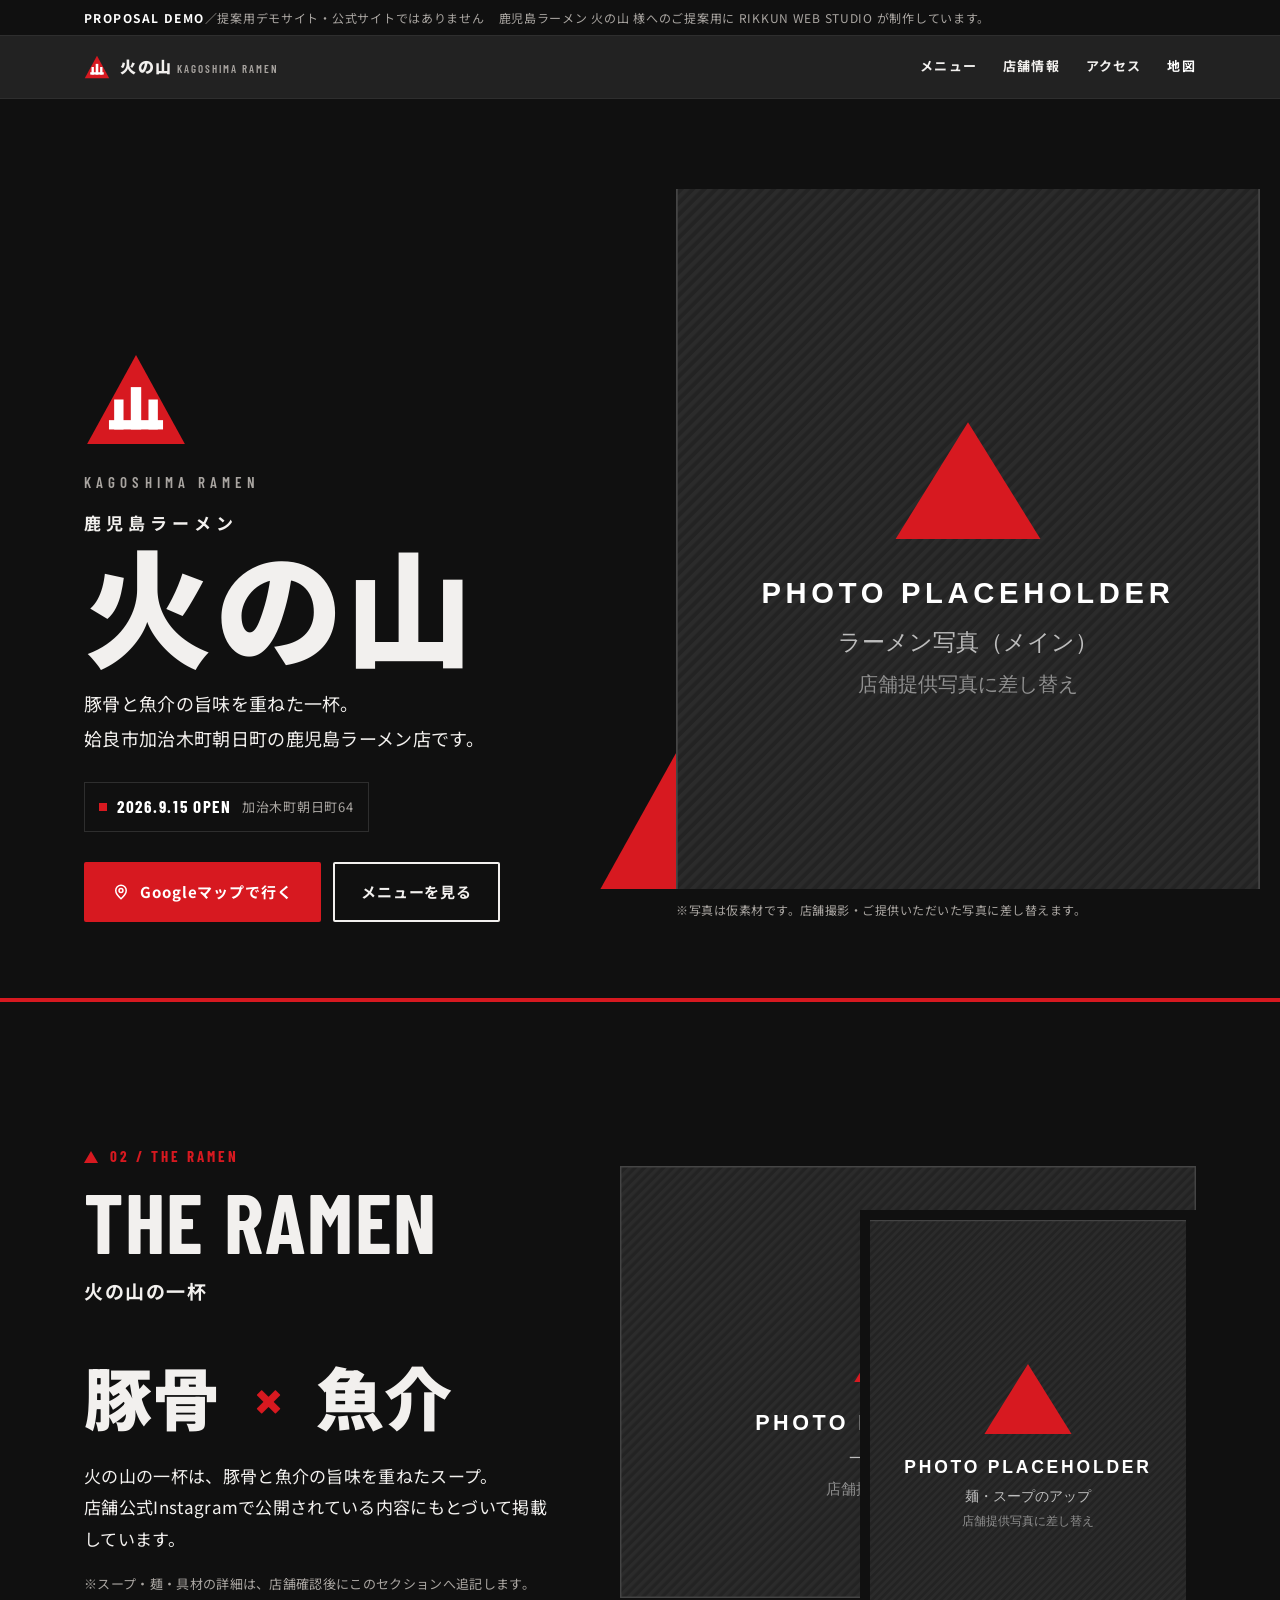
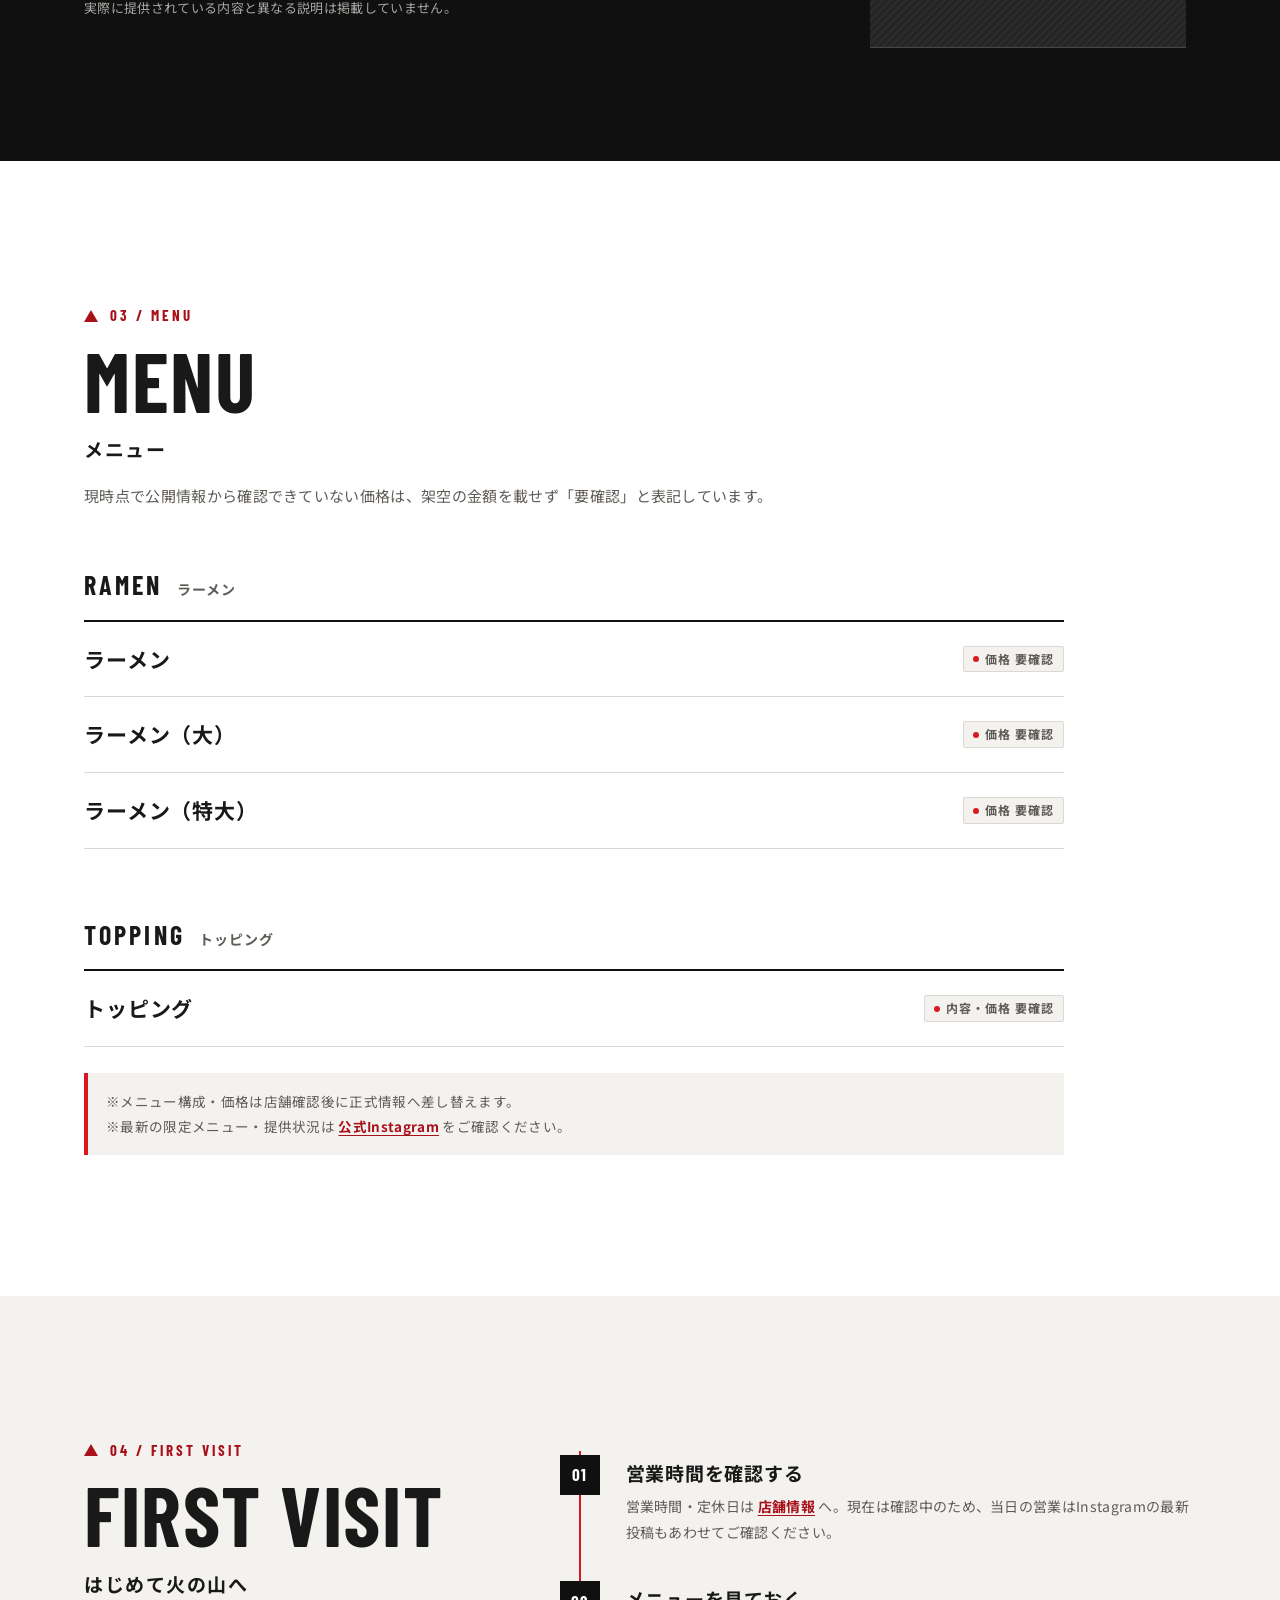
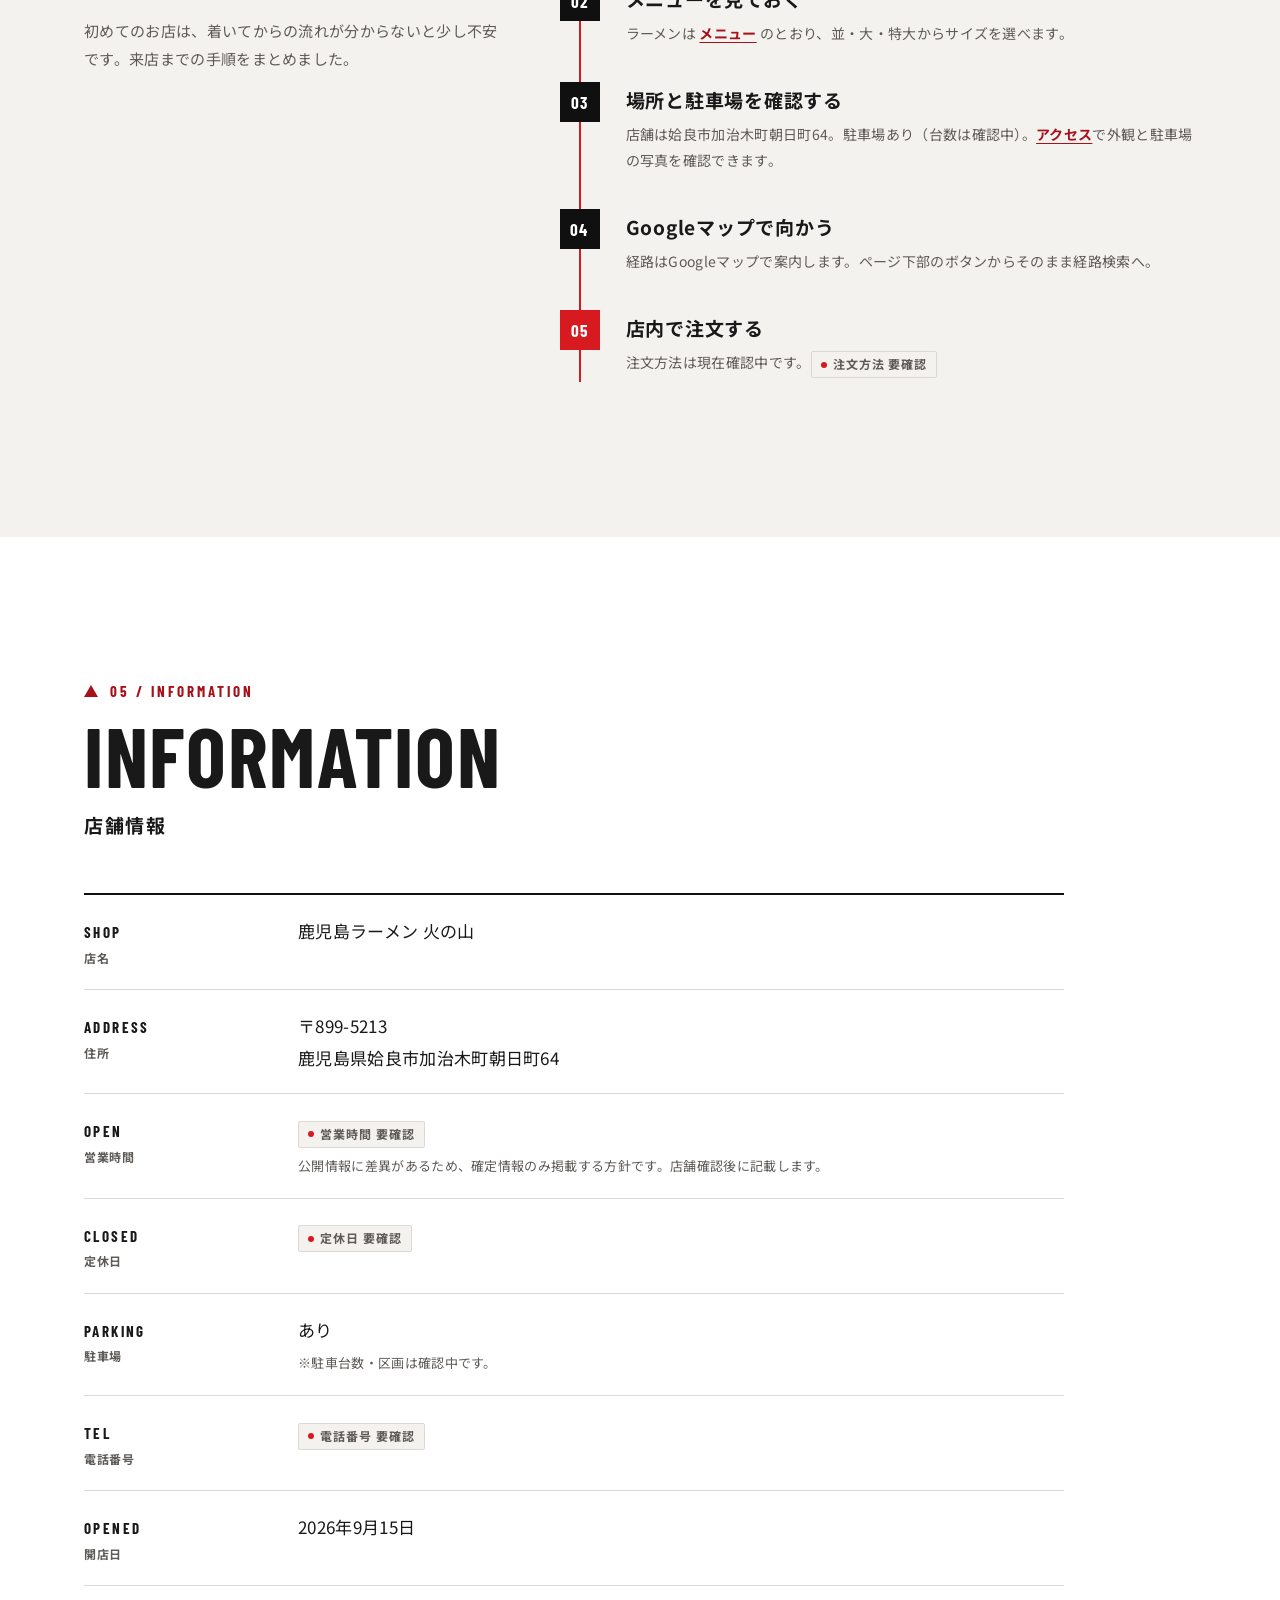
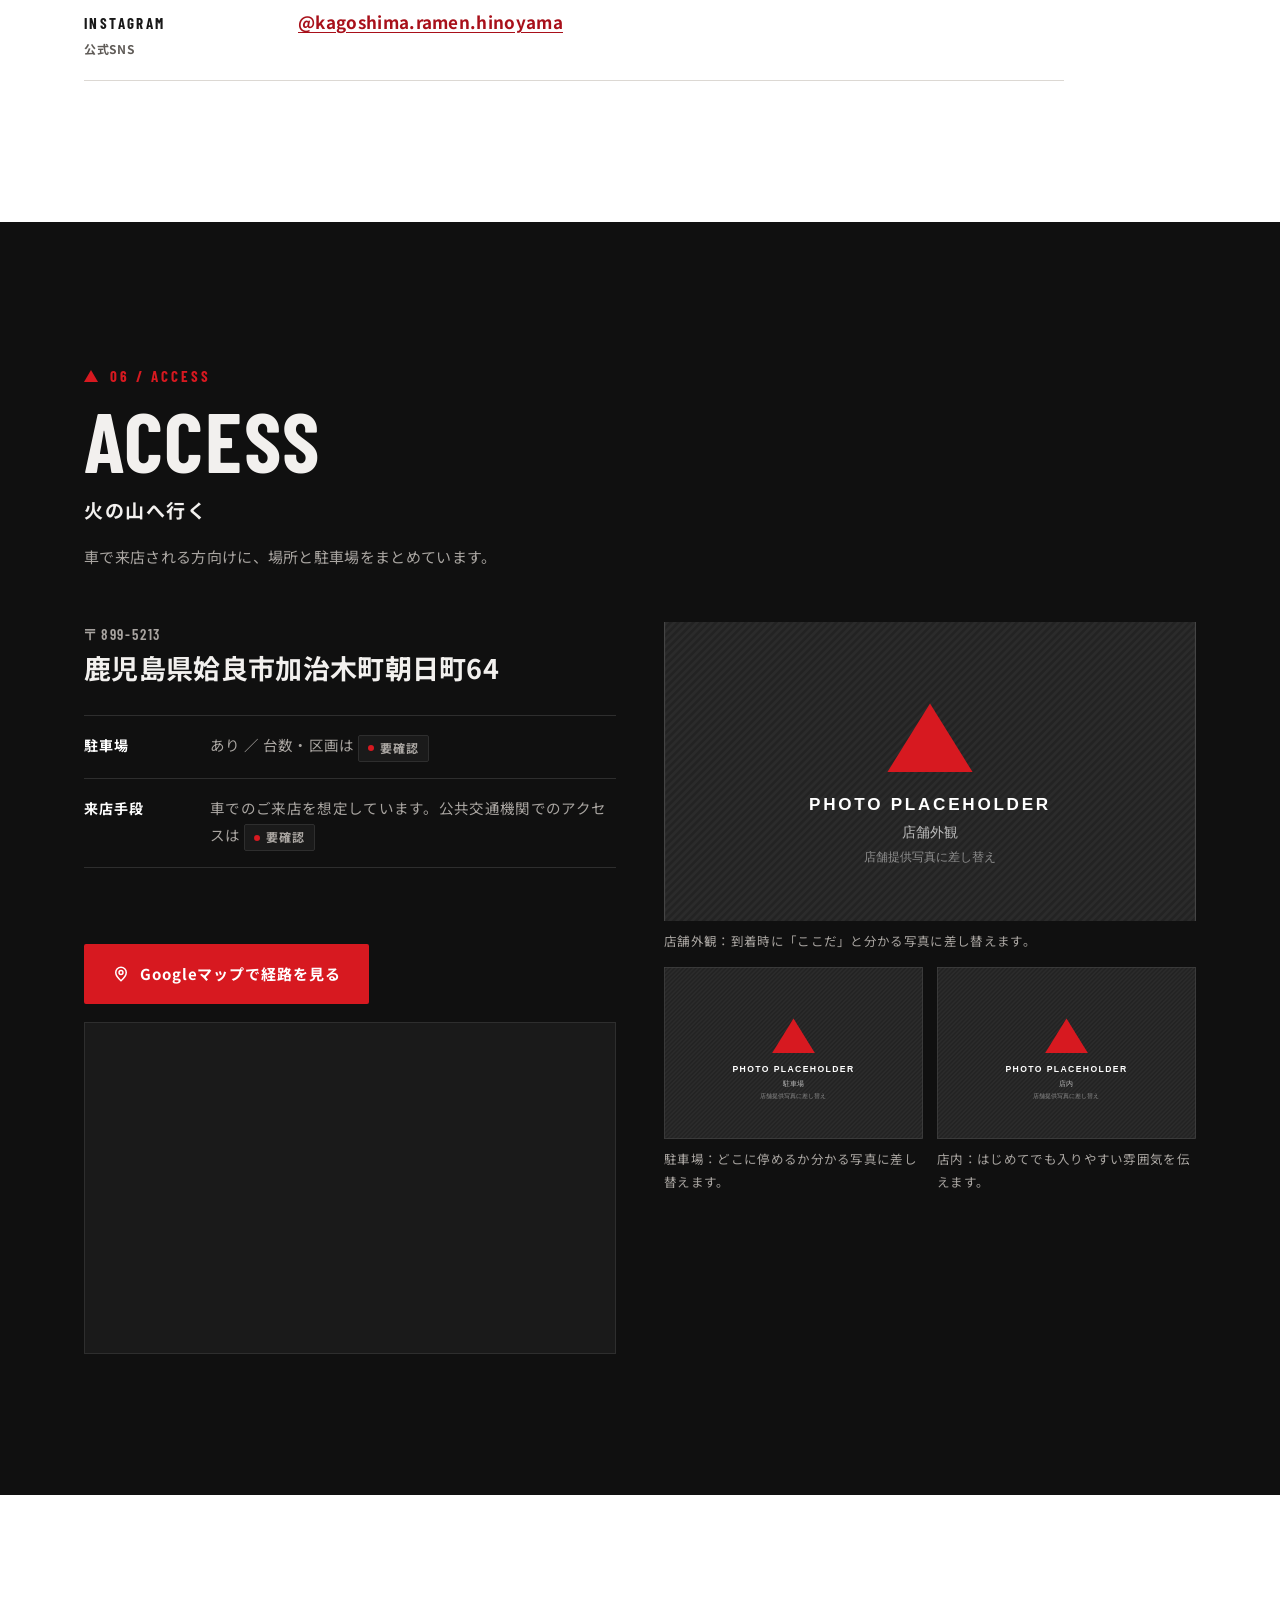
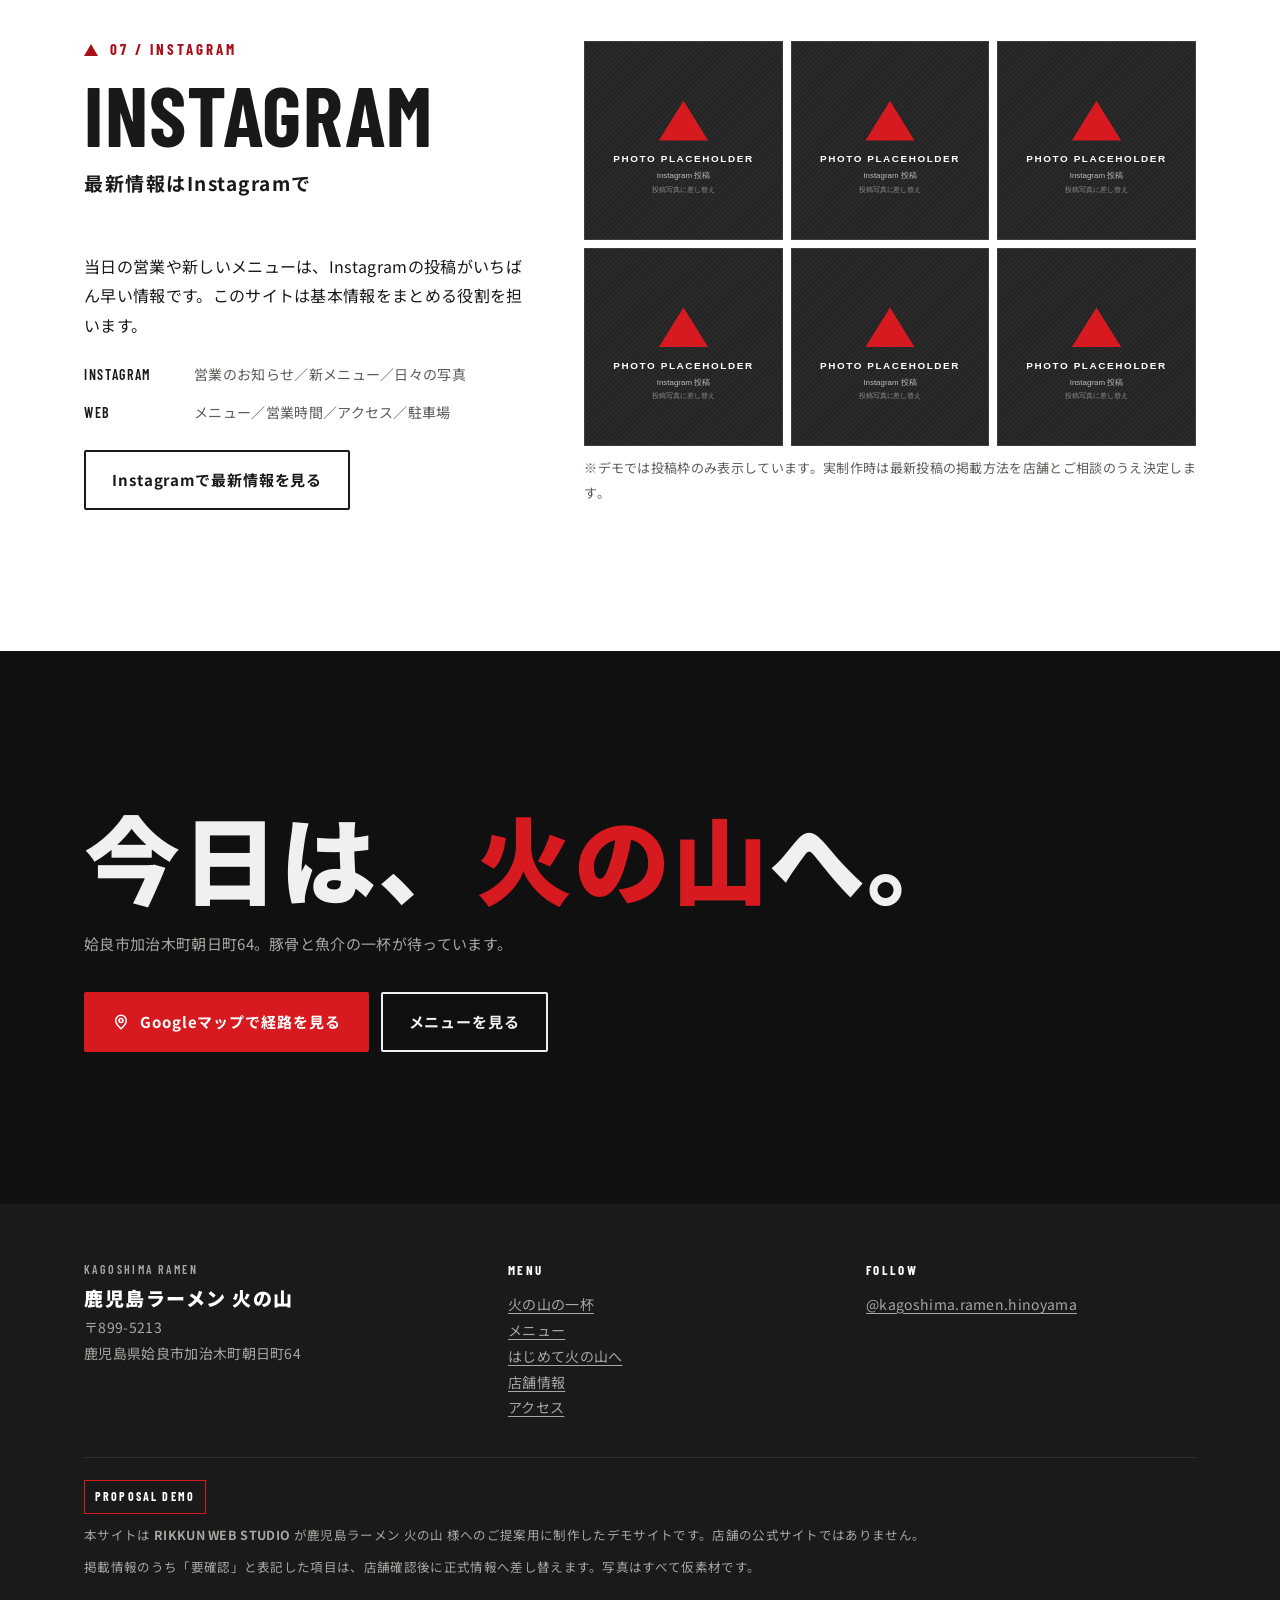
==== index.html @ 024ed1fe "feat: 火の山 提案用デモサイト（1ページ）を実装 来店までの意思決定（どんなラーメン？→いくら？→今日営業してる？→ 駐車場は？→どこ？）を1ページで完結させ、PRIMARY CTAをGoogl" ====
<!DOCTYPE html>
<html lang="ja">
<head>
<meta charset="utf-8">
<meta name="viewport" content="width=device-width, initial-scale=1">

<!-- ==========================================================================
     鹿児島ラーメン 火の山 ｜ 提案用デモサイト（PROPOSAL DEMO）
     制作：RIKKUN WEB STUDIO
     ※本サイトは営業提案用のデモであり、店舗の公式サイトではありません。
     ※「要確認」と表記した情報は店舗確認後に正式情報へ差し替えます。
        差し替え箇所の一覧は docs/CONTENT-STATUS.md を参照。
     ========================================================================== -->

<title>鹿児島ラーメン 火の山｜姶良市加治木町</title>
<meta name="description" content="姶良市加治木町の鹿児島ラーメン 火の山。豚骨と魚介の旨味を重ねた一杯を提供。営業時間・メニュー・アクセス・駐車場などの店舗情報をご案内します。">

<!-- 提案用デモのため検索インデックスを無効化。実案件化した際にこの1行を削除する。 -->
<meta name="robots" content="noindex, nofollow">

<meta property="og:type" content="website">
<meta property="og:title" content="鹿児島ラーメン 火の山｜姶良市加治木町">
<meta property="og:description" content="姶良市加治木町の鹿児島ラーメン 火の山。豚骨と魚介の旨味を重ねた一杯。営業時間・メニュー・アクセス・駐車場をご案内します。">
<meta property="og:locale" content="ja_JP">
<meta name="twitter:card" content="summary_large_image">
<meta name="theme-color" content="#101010">

<!-- JSが有効なときだけスクロール表示を使う（JS無効でも本文が読めるようにするため） -->
<script>document.documentElement.classList.add('js');</script>

<link rel="icon" href="assets/img/favicon.svg" type="image/svg+xml">
<link rel="preconnect" href="https://fonts.googleapis.com">
<link rel="preconnect" href="https://fonts.gstatic.com" crossorigin>
<link rel="stylesheet" href="https://fonts.googleapis.com/css2?family=Barlow+Condensed:wght@600;700&family=Noto+Sans+JP:wght@400;700;900&display=swap">
<link rel="stylesheet" href="assets/css/style.css">

<!-- 構造化データ：確認済みの情報のみ記載。営業時間・電話番号・価格は未確認のため意図的に含めない。 -->
<script type="application/ld+json">
{
  "@context": "https://schema.org",
  "@type": "Restaurant",
  "name": "鹿児島ラーメン 火の山",
  "servesCuisine": "鹿児島ラーメン",
  "address": {
    "@type": "PostalAddress",
    "postalCode": "899-5213",
    "addressRegion": "鹿児島県",
    "addressLocality": "姶良市",
    "streetAddress": "加治木町朝日町64",
    "addressCountry": "JP"
  },
  "sameAs": ["https://www.instagram.com/kagoshima.ramen.hinoyama/"]
}
</script>
</head>

<body>
<a class="skip-link" href="#main">本文へスキップ</a>

<!-- ===== PROPOSAL DEMO 表記 ===================================== -->
<div class="demo-bar">
  <div class="wrap">
    <span><b>PROPOSAL DEMO</b>／提案用デモサイト・公式サイトではありません</span>
    <span class="demo-bar__long">鹿児島ラーメン 火の山 様へのご提案用に RIKKUN WEB STUDIO が制作しています。</span>
  </div>
</div>

<!-- ===== HEADER ================================================= -->
<header class="site-head">
  <div class="wrap">
    <a class="brand" href="#top">
      <img src="assets/img/logo-hinoyama.svg" width="100" height="92" alt="">
      <span>
        <span class="brand__jp">火の山</span>
        <span class="brand__en en">Kagoshima Ramen</span>
      </span>
    </a>
    <nav class="nav" aria-label="サイト内メニュー">
      <a class="nav__hide" href="#menu">メニュー</a>
      <a class="nav__hide" href="#info">店舗情報</a>
      <a href="#access">アクセス</a>
      <a class="nav__map" href="https://www.google.com/maps/dir/?api=1&amp;destination=%E9%B9%BF%E5%85%90%E5%B3%B6%E3%83%A9%E3%83%BC%E3%83%A1%E3%83%B3%20%E7%81%AB%E3%81%AE%E5%B1%B1%20%E9%B9%BF%E5%85%90%E5%B3%B6%E7%9C%8C%E5%A7%B6%E8%89%AF%E5%B8%82%E5%8A%A0%E6%B2%BB%E6%9C%A8%E7%94%BA%E6%9C%9D%E6%97%A5%E7%94%BA64" target="_blank" rel="noopener">地図<span class="sr-only">（Googleマップ・新しいタブで開きます）</span></a>
    </nav>
  </div>
</header>

<main id="main">

<!-- ===== 01 HERO ================================================ -->
<section class="hero dark" id="top">
  <div class="wrap">
    <div>
      <img class="hero__logo" src="assets/img/logo-hinoyama.svg" width="100" height="92" alt="鹿児島ラーメン 火の山 ロゴ（仮デザイン）">
      <h1 class="hero__h1">
        <span class="hero__eyebrow en" aria-hidden="true">Kagoshima Ramen</span>
        <span class="hero__kicker">鹿児島ラーメン</span>
        <span class="hero__title">火の山</span>
      </h1>
      <p class="hero__lead">豚骨と魚介の旨味を重ねた一杯。<br>姶良市加治木町朝日町の鹿児島ラーメン店です。</p>
      <p class="hero__open"><i></i><b>2026.9.15 OPEN</b><span>加治木町朝日町64</span></p>
      <div class="hero__cta">
        <a class="btn btn--primary" href="https://www.google.com/maps/dir/?api=1&amp;destination=%E9%B9%BF%E5%85%90%E5%B3%B6%E3%83%A9%E3%83%BC%E3%83%A1%E3%83%B3%20%E7%81%AB%E3%81%AE%E5%B1%B1%20%E9%B9%BF%E5%85%90%E5%B3%B6%E7%9C%8C%E5%A7%B6%E8%89%AF%E5%B8%82%E5%8A%A0%E6%B2%BB%E6%9C%A8%E7%94%BA%E6%9C%9D%E6%97%A5%E7%94%BA64" target="_blank" rel="noopener">
          <svg width="18" height="18" viewBox="0 0 24 24" fill="none" stroke="currentColor" stroke-width="2" aria-hidden="true"><path d="M12 21s7-6.2 7-11a7 7 0 1 0-14 0c0 4.8 7 11 7 11z"/><circle cx="12" cy="10" r="2.6"/></svg>
          Googleマップで行く
        </a>
        <a class="btn btn--ghost" href="#menu">メニューを見る</a>
      </div>
    </div>

    <figure class="hero__media">
      <span class="hero__frame">
        <img src="assets/img/ph-ramen-hero.svg" width="1000" height="1250" alt="火の山のラーメン写真（店舗提供写真に差し替え予定のプレースホルダー）">
      </span>
      <figcaption class="hero__caption">※写真は仮素材です。店舗撮影・ご提供いただいた写真に差し替えます。</figcaption>
    </figure>
  </div>
  <div class="hero__rule" data-rule></div>
</section>

<!-- ===== 02 THE RAMEN =========================================== -->
<section class="ramen dark" id="ramen" aria-labelledby="ramen-h">
  <div class="wrap">
    <div class="ramen__grid">
      <div>
        <div class="sec-head" data-reveal>
          <p class="sec-head__mark">02 / THE RAMEN</p>
          <h2 class="sec-head__en" id="ramen-h">The Ramen</h2>
          <p class="sec-head__jp">火の山の一杯</p>
        </div>
        <p class="formula" data-reveal data-reveal-delay="1"><span>豚骨</span><span>×</span><span>魚介</span></p>
        <p class="ramen__body" data-reveal data-reveal-delay="2">
          火の山の一杯は、豚骨と魚介の旨味を重ねたスープ。<br>
          店舗公式Instagramで公開されている内容にもとづいて掲載しています。
        </p>
        <p class="ramen__note" data-reveal data-reveal-delay="2">
          ※スープ・麺・具材の詳細は、店舗確認後にこのセクションへ追記します。<br>
          実際に提供されている内容と異なる説明は掲載していません。
        </p>
      </div>
      <div class="ramen__media">
        <img src="assets/img/ph-ramen-bowl.svg" width="1200" height="900" loading="lazy" alt="一杯の全体写真（差し替え予定のプレースホルダー）" data-reveal="img">
        <img src="assets/img/ph-noodle.svg" width="900" height="1100" loading="lazy" alt="麺とスープのアップ写真（差し替え予定のプレースホルダー）" data-reveal="img" data-reveal-delay="1">
      </div>
    </div>
  </div>
</section>

<!-- ===== 03 MENU ================================================
     価格が判明したら .tbc の要素を価格テキストへ置き換えるだけで差し替え可能。
     例： <span class="tbc">価格 要確認</span> → <span class="menu__price">￥900</span>
     ============================================================= -->
<section class="menu" id="menu" aria-labelledby="menu-h">
  <div class="wrap">
    <div class="sec-head" data-reveal>
      <p class="sec-head__mark">03 / MENU</p>
      <h2 class="sec-head__en" id="menu-h">Menu</h2>
      <p class="sec-head__jp">メニュー</p>
      <p class="sec-head__lead">現時点で公開情報から確認できていない価格は、架空の金額を載せず「要確認」と表記しています。</p>
    </div>

    <div class="menu__group" data-reveal>
      <div class="menu__group-head">
        <span class="menu__group-en en">Ramen</span>
        <span class="menu__group-jp">ラーメン</span>
      </div>
      <div class="menu__item">
        <span class="menu__name">ラーメン</span>
        <span class="tbc">価格 要確認</span>
      </div>
      <div class="menu__item">
        <span class="menu__name">ラーメン（大）</span>
        <span class="tbc">価格 要確認</span>
      </div>
      <div class="menu__item">
        <span class="menu__name">ラーメン（特大）</span>
        <span class="tbc">価格 要確認</span>
      </div>
    </div>

    <div class="menu__group" data-reveal>
      <div class="menu__group-head">
        <span class="menu__group-en en">Topping</span>
        <span class="menu__group-jp">トッピング</span>
      </div>
      <div class="menu__item">
        <span class="menu__name">トッピング</span>
        <span class="tbc">内容・価格 要確認</span>
      </div>
    </div>

    <p class="menu__note" data-reveal>
      ※メニュー構成・価格は店舗確認後に正式情報へ差し替えます。<br>
      ※最新の限定メニュー・提供状況は <a class="info__ig" href="https://www.instagram.com/kagoshima.ramen.hinoyama/" target="_blank" rel="noopener">公式Instagram</a> をご確認ください。
    </p>
  </div>
</section>

<!-- ===== 04 FIRST VISIT ========================================= -->
<section class="first" id="first-visit" aria-labelledby="first-h">
  <div class="wrap">
    <div class="first__grid">
    <div class="sec-head" data-reveal>
      <p class="sec-head__mark">04 / FIRST VISIT</p>
      <h2 class="sec-head__en" id="first-h">First Visit</h2>
      <p class="sec-head__jp">はじめて火の山へ</p>
      <p class="sec-head__lead">初めてのお店は、着いてからの流れが分からないと少し不安です。来店までの手順をまとめました。</p>
    </div>

    <ol class="steps" data-steps>
      <span class="steps__fill" data-steps-fill aria-hidden="true"></span>
      <li class="step" data-reveal>
        <span class="step__no en">01</span>
        <div>
          <h3 class="step__title">営業時間を確認する</h3>
          <p class="step__text">営業時間・定休日は <a href="#info">店舗情報</a> へ。現在は確認中のため、当日の営業はInstagramの最新投稿もあわせてご確認ください。</p>
        </div>
      </li>
      <li class="step" data-reveal data-reveal-delay="1">
        <span class="step__no en">02</span>
        <div>
          <h3 class="step__title">メニューを見ておく</h3>
          <p class="step__text">ラーメンは <a href="#menu">メニュー</a> のとおり、並・大・特大からサイズを選べます。</p>
        </div>
      </li>
      <li class="step" data-reveal data-reveal-delay="2">
        <span class="step__no en">03</span>
        <div>
          <h3 class="step__title">場所と駐車場を確認する</h3>
          <p class="step__text">店舗は姶良市加治木町朝日町64。駐車場あり（台数は確認中）。<a href="#access">アクセス</a>で外観と駐車場の写真を確認できます。</p>
        </div>
      </li>
      <li class="step" data-reveal>
        <span class="step__no en">04</span>
        <div>
          <h3 class="step__title">Googleマップで向かう</h3>
          <p class="step__text">経路はGoogleマップで案内します。ページ下部のボタンからそのまま経路検索へ。</p>
        </div>
      </li>
      <li class="step" data-reveal data-reveal-delay="1">
        <span class="step__no en">05</span>
        <div>
          <h3 class="step__title">店内で注文する</h3>
          <p class="step__text">注文方法は現在確認中です。<span class="tbc">注文方法 要確認</span></p>
        </div>
      </li>
    </ol>
    </div>
  </div>
</section>

<!-- ===== 05 SHOP INFORMATION ==================================== -->
<section class="info" id="info" aria-labelledby="info-h">
  <div class="wrap">
    <div class="sec-head" data-reveal>
      <p class="sec-head__mark">05 / INFORMATION</p>
      <h2 class="sec-head__en" id="info-h">Information</h2>
      <p class="sec-head__jp">店舗情報</p>
    </div>

    <dl class="info__table" data-reveal>
      <div class="info__row">
        <dt class="info__dt en">Shop<small>店名</small></dt>
        <dd class="info__dd">鹿児島ラーメン 火の山</dd>
      </div>
      <div class="info__row">
        <dt class="info__dt en">Address<small>住所</small></dt>
        <dd class="info__dd">
          <p>〒899-5213<br>鹿児島県姶良市加治木町朝日町64</p>
        </dd>
      </div>
      <div class="info__row">
        <dt class="info__dt en">Open<small>営業時間</small></dt>
        <dd class="info__dd">
          <p><span class="tbc">営業時間 要確認</span></p>
          <p class="info__sub">公開情報に差異があるため、確定情報のみ掲載する方針です。店舗確認後に記載します。</p>
        </dd>
      </div>
      <div class="info__row">
        <dt class="info__dt en">Closed<small>定休日</small></dt>
        <dd class="info__dd"><p><span class="tbc">定休日 要確認</span></p></dd>
      </div>
      <div class="info__row">
        <dt class="info__dt en">Parking<small>駐車場</small></dt>
        <dd class="info__dd">
          <p>あり</p>
          <p class="info__sub">※駐車台数・区画は確認中です。</p>
        </dd>
      </div>
      <div class="info__row">
        <dt class="info__dt en">Tel<small>電話番号</small></dt>
        <dd class="info__dd"><p><span class="tbc">電話番号 要確認</span></p></dd>
      </div>
      <div class="info__row">
        <dt class="info__dt en">Opened<small>開店日</small></dt>
        <dd class="info__dd"><p>2026年9月15日</p></dd>
      </div>
      <div class="info__row">
        <dt class="info__dt en">Instagram<small>公式SNS</small></dt>
        <dd class="info__dd">
          <a class="info__ig" href="https://www.instagram.com/kagoshima.ramen.hinoyama/" target="_blank" rel="noopener">@kagoshima.ramen.hinoyama<span class="sr-only">（新しいタブで開きます）</span></a>
        </dd>
      </div>
    </dl>
  </div>
</section>

<!-- ===== 06 ACCESS / PARKING ==================================== -->
<section class="access dark" id="access" aria-labelledby="access-h">
  <div class="wrap">
    <div class="sec-head" data-reveal>
      <p class="sec-head__mark">06 / ACCESS</p>
      <h2 class="sec-head__en" id="access-h">Access</h2>
      <p class="sec-head__jp">火の山へ行く</p>
      <p class="sec-head__lead">車で来店される方向けに、場所と駐車場をまとめています。</p>
    </div>

    <div class="access__grid">
      <div class="access__lead">
        <address class="access__addr" data-reveal>
          <span class="access__zip en">〒899-5213</span>
          鹿児島県姶良市加治木町朝日町64
        </address>

        <dl class="access__point" data-reveal data-reveal-delay="1">
          <div>
            <dt>駐車場</dt>
            <dd>あり ／ 台数・区画は <span class="tbc">要確認</span></dd>
          </div>
          <div>
            <dt>来店手段</dt>
            <dd>車でのご来店を想定しています。公共交通機関でのアクセスは <span class="tbc">要確認</span></dd>
          </div>
        </dl>

      </div>

      <div class="access__figs">
        <figure>
          <img src="assets/img/ph-exterior.svg" width="1400" height="900" loading="lazy" alt="店舗外観の写真（差し替え予定のプレースホルダー）" data-reveal="img">
          <figcaption>店舗外観：到着時に「ここだ」と分かる写真に差し替えます。</figcaption>
        </figure>
        <figure>
          <img src="assets/img/ph-parking.svg" width="1200" height="800" loading="lazy" alt="駐車場の写真（差し替え予定のプレースホルダー）" data-reveal="img" data-reveal-delay="1">
          <figcaption>駐車場：どこに停めるか分かる写真に差し替えます。</figcaption>
        </figure>
        <figure>
          <img src="assets/img/ph-interior.svg" width="1200" height="800" loading="lazy" alt="店内の写真（差し替え予定のプレースホルダー）" data-reveal="img" data-reveal-delay="2">
          <figcaption>店内：はじめてでも入りやすい雰囲気を伝えます。</figcaption>
        </figure>
      </div>

      <div class="access__go">
        <div class="access__cta" data-reveal data-reveal-delay="2">
          <a class="btn btn--primary" href="https://www.google.com/maps/dir/?api=1&amp;destination=%E9%B9%BF%E5%85%90%E5%B3%B6%E3%83%A9%E3%83%BC%E3%83%A1%E3%83%B3%20%E7%81%AB%E3%81%AE%E5%B1%B1%20%E9%B9%BF%E5%85%90%E5%B3%B6%E7%9C%8C%E5%A7%B6%E8%89%AF%E5%B8%82%E5%8A%A0%E6%B2%BB%E6%9C%A8%E7%94%BA%E6%9C%9D%E6%97%A5%E7%94%BA64" target="_blank" rel="noopener">
            <svg width="18" height="18" viewBox="0 0 24 24" fill="none" stroke="currentColor" stroke-width="2" aria-hidden="true"><path d="M12 21s7-6.2 7-11a7 7 0 1 0-14 0c0 4.8 7 11 7 11z"/><circle cx="12" cy="10" r="2.6"/></svg>
            Googleマップで経路を見る
          </a>
        </div>

        <div class="map" data-reveal data-reveal-delay="2">
          <iframe
            title="鹿児島ラーメン 火の山 周辺地図（Googleマップ）"
            src="https://www.google.com/maps?q=%E9%B9%BF%E5%85%90%E5%B3%B6%E3%83%A9%E3%83%BC%E3%83%A1%E3%83%B3%20%E7%81%AB%E3%81%AE%E5%B1%B1%20%E9%B9%BF%E5%85%90%E5%B3%B6%E7%9C%8C%E5%A7%B6%E8%89%AF%E5%B8%82%E5%8A%A0%E6%B2%BB%E6%9C%A8%E7%94%BA%E6%9C%9D%E6%97%A5%E7%94%BA64&amp;hl=ja&amp;z=17&amp;output=embed"
            loading="lazy" referrerpolicy="no-referrer-when-downgrade"></iframe>
        </div>
      </div>
    </div>
  </div>
</section>

<!-- ===== 07 INSTAGRAM =========================================== -->
<section class="ig" id="instagram" aria-labelledby="ig-h">
  <div class="wrap">
    <div class="ig__split">
      <div>
        <div class="sec-head" data-reveal>
          <p class="sec-head__mark">07 / INSTAGRAM</p>
          <h2 class="sec-head__en" id="ig-h">Instagram</h2>
          <p class="sec-head__jp">最新情報はInstagramで</p>
        </div>
        <p data-reveal data-reveal-delay="1">当日の営業や新しいメニューは、Instagramの投稿がいちばん早い情報です。このサイトは基本情報をまとめる役割を担います。</p>

        <div class="ig__roles" data-reveal data-reveal-delay="2">
          <div class="ig__role"><b class="en">Instagram</b><span>営業のお知らせ／新メニュー／日々の写真</span></div>
          <div class="ig__role"><b class="en">Web</b><span>メニュー／営業時間／アクセス／駐車場</span></div>
        </div>

        <div class="ig__cta" data-reveal data-reveal-delay="2">
          <a class="btn btn--ghost" href="https://www.instagram.com/kagoshima.ramen.hinoyama/" target="_blank" rel="noopener">Instagramで最新情報を見る<span class="sr-only">（新しいタブで開きます）</span></a>
        </div>
      </div>

      <div>
        <div class="ig__grid" data-reveal>
          <img src="assets/img/ph-square.svg" width="800" height="800" loading="lazy" alt="Instagram投稿の写真枠（差し替え予定のプレースホルダー）">
          <img src="assets/img/ph-square.svg" width="800" height="800" loading="lazy" alt="">
          <img src="assets/img/ph-square.svg" width="800" height="800" loading="lazy" alt="">
          <img src="assets/img/ph-square.svg" width="800" height="800" loading="lazy" alt="">
          <img src="assets/img/ph-square.svg" width="800" height="800" loading="lazy" alt="">
          <img src="assets/img/ph-square.svg" width="800" height="800" loading="lazy" alt="">
        </div>
        <p class="info__sub" style="margin-top:10px">※デモでは投稿枠のみ表示しています。実制作時は最新投稿の掲載方法を店舗とご相談のうえ決定します。</p>
      </div>
    </div>
  </div>
</section>

<!-- ===== 08 FINAL CTA =========================================== -->
<section class="final dark" aria-labelledby="final-h">
  <div class="wrap">
    <h2 class="final__copy" id="final-h" data-reveal>今日は、<em>火の山</em>へ。</h2>
    <p class="final__sub" data-reveal data-reveal-delay="1">姶良市加治木町朝日町64。豚骨と魚介の一杯が待っています。</p>
    <div class="final__cta" data-reveal data-reveal-delay="2">
      <a class="btn btn--primary" href="https://www.google.com/maps/dir/?api=1&amp;destination=%E9%B9%BF%E5%85%90%E5%B3%B6%E3%83%A9%E3%83%BC%E3%83%A1%E3%83%B3%20%E7%81%AB%E3%81%AE%E5%B1%B1%20%E9%B9%BF%E5%85%90%E5%B3%B6%E7%9C%8C%E5%A7%B6%E8%89%AF%E5%B8%82%E5%8A%A0%E6%B2%BB%E6%9C%A8%E7%94%BA%E6%9C%9D%E6%97%A5%E7%94%BA64" target="_blank" rel="noopener">
        <svg width="18" height="18" viewBox="0 0 24 24" fill="none" stroke="currentColor" stroke-width="2" aria-hidden="true"><path d="M12 21s7-6.2 7-11a7 7 0 1 0-14 0c0 4.8 7 11 7 11z"/><circle cx="12" cy="10" r="2.6"/></svg>
        Googleマップで経路を見る
      </a>
      <a class="btn btn--ghost" href="#menu">メニューを見る</a>
    </div>
  </div>
</section>

</main>

<!-- ===== FOOTER ================================================= -->
<footer class="foot">
  <div class="wrap">
    <div class="foot__top">
      <div>
        <p class="foot__en en">Kagoshima Ramen</p>
        <p class="foot__name">鹿児島ラーメン 火の山</p>
        <p>〒899-5213<br>鹿児島県姶良市加治木町朝日町64</p>
      </div>
      <div>
        <h3 class="en">Menu</h3>
        <ul>
          <li><a href="#ramen">火の山の一杯</a></li>
          <li><a href="#menu">メニュー</a></li>
          <li><a href="#first-visit">はじめて火の山へ</a></li>
          <li><a href="#info">店舗情報</a></li>
          <li><a href="#access">アクセス</a></li>
        </ul>
      </div>
      <div>
        <h3 class="en">Follow</h3>
        <ul>
          <li><a href="https://www.instagram.com/kagoshima.ramen.hinoyama/" target="_blank" rel="noopener">@kagoshima.ramen.hinoyama</a></li>
        </ul>
      </div>
    </div>

    <div class="foot__demo">
      <p><span class="foot__badge en">Proposal Demo</span></p>
      <p>本サイトは <strong>RIKKUN WEB STUDIO</strong> が鹿児島ラーメン 火の山 様へのご提案用に制作したデモサイトです。店舗の公式サイトではありません。</p>
      <p>掲載情報のうち「要確認」と表記した項目は、店舗確認後に正式情報へ差し替えます。写真はすべて仮素材です。</p>
    </div>
  </div>
</footer>

<!-- ===== STICKY CTA (mobile) ==================================== -->
<div class="sticky-cta" data-sticky hidden>
  <a class="btn btn--primary" href="https://www.google.com/maps/dir/?api=1&amp;destination=%E9%B9%BF%E5%85%90%E5%B3%B6%E3%83%A9%E3%83%BC%E3%83%A1%E3%83%B3%20%E7%81%AB%E3%81%AE%E5%B1%B1%20%E9%B9%BF%E5%85%90%E5%B3%B6%E7%9C%8C%E5%A7%B6%E8%89%AF%E5%B8%82%E5%8A%A0%E6%B2%BB%E6%9C%A8%E7%94%BA%E6%9C%9D%E6%97%A5%E7%94%BA64" target="_blank" rel="noopener">Googleマップで行く</a>
</div>

<script src="assets/js/main.js" defer></script>
</body>
</html>
---- assets/css/style.css ----
@charset "utf-8";
/* ==========================================================================
   鹿児島ラーメン 火の山 ｜ PROPOSAL DEMO
   RIKKUN WEB STUDIO
   --------------------------------------------------------------------------
   Design basis : Instagram (@kagoshima.ramen.hinoyama) の白・黒・赤／山のロゴ
   Rule         : 赤は CTA・罫・重要情報・ロゴにだけ使う。炎の装飾は使わない。
   ========================================================================== */

/* --------------------------------------------------------------------------
   00. TOKENS
   -------------------------------------------------------------------------- */
:root {
  --ink:        #101010;
  --ink-2:      #1a1a1a;
  --ink-3:      #262626;
  --paper:      #ffffff;
  --paper-2:    #f4f2ef;
  --line:       #dcd8d3;
  --line-dark:  #2e2e2e;

  --text:       #191919;
  --text-mute:  #5f5b57;
  --text-on-dark:      #f2f0ee;
  --text-mute-on-dark: #a9a5a1;

  --red:        #d71920;  /* ブランドレッド：面・罫・暗背景の見出し */
  --red-ink:    #a8101a;  /* 白背景に文字として置くときの赤（コントラスト確保） */
  --red-dim:    rgba(215, 25, 32, .14);

  --font-jp: "Noto Sans JP", "Hiragino Kaku Gothic ProN", "Yu Gothic", Meiryo, sans-serif;
  --font-en: "Barlow Condensed", "Arial Narrow", Helvetica, Arial, sans-serif;

  --pad-x: clamp(20px, 5vw, 72px);
  --sec-y: clamp(72px, 11vw, 148px);
  --maxw: 1240px;

  --ease: cubic-bezier(.22, .61, .36, 1);
  --sticky-h: 0px;
}

/* --------------------------------------------------------------------------
   01. BASE
   -------------------------------------------------------------------------- */
*, *::before, *::after { box-sizing: border-box; }

html { -webkit-text-size-adjust: 100%; scroll-behavior: smooth; }
@media (prefers-reduced-motion: reduce) { html { scroll-behavior: auto; } }

body {
  margin: 0;
  background: var(--paper);
  color: var(--text);
  font-family: var(--font-jp);
  font-size: 16px;
  font-weight: 400;
  line-height: 1.85;
  letter-spacing: .02em;
  overflow-x: hidden;
  padding-bottom: var(--sticky-h);
}

h1, h2, h3, h4, p, figure, dl, dd, ul, ol { margin: 0; }
ul, ol { padding: 0; list-style: none; }
img, svg { display: block; max-width: 100%; height: auto; }
a { color: inherit; }
button { font: inherit; }

:focus-visible {
  outline: 3px solid var(--red);
  outline-offset: 3px;
}
.dark :focus-visible { outline-color: #ff6a6a; }

.skip-link {
  position: fixed; top: 8px; left: 8px; z-index: 200;
  transform: translateY(-160%);
  background: var(--ink); color: #fff;
  padding: 12px 18px; font-weight: 700; text-decoration: none;
}
.skip-link:focus { transform: translateY(0); }

.wrap { width: 100%; max-width: var(--maxw); margin-inline: auto; padding-inline: var(--pad-x); }
.sr-only {
  position: absolute; width: 1px; height: 1px; padding: 0; margin: -1px;
  overflow: hidden; clip: rect(0 0 0 0); white-space: nowrap; border: 0;
}

/* --------------------------------------------------------------------------
   02. TYPE PRIMITIVES
   -------------------------------------------------------------------------- */
.en {
  font-family: var(--font-en);
  font-weight: 600;
  letter-spacing: .14em;
  text-transform: uppercase;
  font-feature-settings: "liga" 0;
}

/* セクション見出し：赤い三角（ロゴの山）＋番号＋英字＋日本語 */
.sec-head { margin-bottom: clamp(28px, 4vw, 52px); }
.sec-head__mark {
  display: flex; align-items: center; gap: 12px;
  font-family: var(--font-en); font-size: 15px; font-weight: 700;
  letter-spacing: .2em; color: var(--red-ink);
}
.dark .sec-head__mark { color: var(--red); }
.sec-head__mark::before {
  content: ""; width: 0; height: 0;
  border-left: 7px solid transparent; border-right: 7px solid transparent;
  border-bottom: 12px solid currentColor;
}
.sec-head__en {
  font-family: var(--font-en); font-weight: 700;
  font-size: clamp(38px, 8vw, 84px); line-height: .95;
  letter-spacing: .02em; text-transform: uppercase;
  margin-top: 10px;
}
.sec-head__jp {
  font-size: clamp(15px, 2.4vw, 19px); font-weight: 700;
  letter-spacing: .08em; margin-top: 12px;
}
.sec-head__lead {
  margin-top: 16px; max-width: 46em; color: var(--text-mute);
  font-size: 15px;
}
.dark .sec-head__lead { color: var(--text-mute-on-dark); }

.dark { background: var(--ink); color: var(--text-on-dark); }

/* 未確認情報のチップ（捏造しないための表示ルール） */
.tbc {
  display: inline-flex; align-items: center; gap: 6px;
  font-size: 12px; font-weight: 700; letter-spacing: .08em; line-height: 1.4;
  padding: 4px 9px; border: 1px solid var(--line); border-radius: 2px;
  color: var(--text-mute); background: var(--paper-2);
  white-space: nowrap;
}
.tbc::before { content: ""; width: 6px; height: 6px; background: var(--red); border-radius: 50%; }
.dark .tbc { border-color: var(--line-dark); background: var(--ink-2); color: var(--text-mute-on-dark); }

/* --------------------------------------------------------------------------
   03. BUTTONS
   -------------------------------------------------------------------------- */
.btn {
  display: inline-flex; align-items: center; justify-content: center; gap: 10px;
  min-height: 56px; padding: 14px 26px;
  font-weight: 700; font-size: 15px; letter-spacing: .06em;
  text-decoration: none; border: 2px solid transparent; border-radius: 2px;
  transition: background-color .25s var(--ease), color .25s var(--ease),
              border-color .25s var(--ease), transform .25s var(--ease);
}
.btn svg { flex: none; }
.btn--primary { background: var(--red); color: #fff; border-color: var(--red); }
.btn--primary:hover { background: #b51119; border-color: #b51119; }
.btn--ghost { border-color: currentColor; color: var(--text); }
.btn--ghost:hover { background: var(--text); color: var(--paper); }
.dark .btn--ghost { color: var(--text-on-dark); }
.dark .btn--ghost:hover { background: var(--text-on-dark); color: var(--ink); }
.btn:active { transform: translateY(1px); }

/* --------------------------------------------------------------------------
   04. PROPOSAL BANNER / HEADER
   -------------------------------------------------------------------------- */
.demo-bar {
  background: var(--ink); color: var(--text-mute-on-dark);
  font-size: 12px; letter-spacing: .06em; line-height: 1.6;
  padding: 8px 0; border-bottom: 1px solid var(--line-dark);
}
.demo-bar b { color: #fff; font-weight: 700; letter-spacing: .12em; }
@media (max-width: 640px) { .demo-bar__long { display: none; } }
.demo-bar .wrap { display: flex; flex-wrap: wrap; gap: 4px 14px; align-items: baseline; }

.site-head {
  position: sticky; top: 0; z-index: 90;
  background: rgba(16, 16, 16, .92);
  backdrop-filter: saturate(140%) blur(8px);
  border-bottom: 1px solid var(--line-dark);
  color: var(--text-on-dark);
}
.site-head .wrap {
  display: flex; align-items: center; justify-content: space-between; gap: 16px;
  min-height: 62px;
}
.brand { display: flex; align-items: center; gap: 10px; text-decoration: none; }
.brand img { width: 26px; height: auto; }
.brand__jp { font-weight: 900; font-size: 16px; letter-spacing: .1em; }
.brand__en { font-size: 11px; letter-spacing: .18em; color: var(--text-mute-on-dark); }
.nav { display: flex; align-items: center; gap: clamp(14px, 2vw, 30px); }
.nav a {
  text-decoration: none; font-size: 13px; font-weight: 700; letter-spacing: .1em;
  padding: 6px 0; border-bottom: 2px solid transparent;
}
.nav a:hover { border-bottom-color: var(--red); }
.nav a { white-space: nowrap; }
.nav__map { color: #fff; }
@media (max-width: 720px) {
  .nav__hide { display: none; }
  .brand__en { display: none; }
  .brand__jp { font-size: 17px; }
}

/* --------------------------------------------------------------------------
   05. HERO
   -------------------------------------------------------------------------- */
.hero { position: relative; background: var(--ink); color: var(--text-on-dark); overflow: hidden; }
.hero .wrap {
  display: grid; gap: clamp(28px, 4vw, 56px);
  padding-block: clamp(44px, 7vw, 92px) clamp(0px, 2vw, 28px);
  align-items: end;
}
@media (min-width: 900px) {
  .hero .wrap { grid-template-columns: minmax(0, 1.02fr) minmax(0, .98fr); padding-bottom: clamp(56px, 6vw, 96px); }
}

.hero__logo { width: clamp(64px, 9vw, 104px); height: auto; }
.hero__h1 { margin: 22px 0 0; font-weight: 400; }
.hero__h1 > span { display: block; }
.hero__eyebrow {
  font-size: clamp(12px, 1.4vw, 15px);
  font-weight: 600; letter-spacing: .34em; color: var(--text-mute-on-dark);
}
.hero__kicker {
  margin-top: 10px; font-size: clamp(14px, 1.8vw, 17px); font-weight: 700;
  letter-spacing: .3em;
}
.hero__title {
  margin-top: 6px;
  font-size: clamp(56px, 14vw, 128px); font-weight: 900; line-height: .92;
  letter-spacing: .02em;
}
.hero__lead {
  margin-top: 24px; max-width: 24em;
  font-size: clamp(15px, 1.9vw, 18px); line-height: 1.95;
}
.hero__open {
  display: inline-flex; align-items: center; gap: 10px; margin-top: 26px;
  border: 1px solid var(--line-dark); padding: 8px 14px;
  font-size: 13px; letter-spacing: .06em; color: var(--text-mute-on-dark);
}
.hero__open b { font-family: var(--font-en); font-size: 17px; letter-spacing: .1em; color: #fff; font-weight: 700; }
.hero__open i { display: block; width: 8px; height: 8px; background: var(--red); font-style: normal; }
.hero__cta { display: flex; flex-wrap: wrap; gap: 12px; margin-top: 30px; }

.hero__media { position: relative; margin: 0; }
.hero__frame { position: relative; display: block; }
/* ロゴの山＝赤い三角。写真の背面から一部だけ覗かせる（装飾は最小限に） */
.hero__frame::before {
  content: ""; position: absolute; z-index: 0;
  left: -13%; bottom: 0; width: 46%; aspect-ratio: 1 / .9;
  background: var(--red);
  clip-path: polygon(50% 0, 100% 100%, 0 100%);
}
.hero__media img {
  position: relative; z-index: 1; width: 100%; aspect-ratio: 4 / 5; object-fit: cover;
}
.hero__caption {
  position: relative; z-index: 1; margin-top: 10px;
  font-size: 12px; color: var(--text-mute-on-dark); letter-spacing: .04em;
}
@media (min-width: 900px) {
  .hero__media { margin-right: calc(var(--pad-x) * -1); }
  .hero__media img { aspect-ratio: 5 / 6; }
}

/* 赤い罫（ブランドアクセント）＝スクロール誘導 */
.hero__rule { height: 4px; background: var(--red); transform-origin: left center; }

/* --------------------------------------------------------------------------
   06. THE RAMEN
   -------------------------------------------------------------------------- */
.ramen { padding-block: var(--sec-y); background: var(--ink); }
.ramen__grid { display: grid; gap: clamp(28px, 5vw, 64px); align-items: center; }
@media (min-width: 900px) { .ramen__grid { grid-template-columns: minmax(0, .9fr) minmax(0, 1.1fr); } }

.formula {
  display: flex; align-items: center; gap: clamp(14px, 3vw, 34px);
  font-weight: 900; font-size: clamp(34px, 7vw, 68px); line-height: 1.1;
}
.formula span:nth-child(2) { color: var(--red); font-family: var(--font-en); font-weight: 700; }
.ramen__body { margin-top: 26px; max-width: 34em; font-size: clamp(15px, 1.8vw, 17px); color: var(--text-on-dark); }
.ramen__note { margin-top: 18px; font-size: 13px; color: var(--text-mute-on-dark); }
/* 一杯の存在感：全体写真を大きく、アップの写真を重ねて奥行きを出す */
.ramen__media { display: grid; grid-template-columns: repeat(12, 1fr); }
.ramen__media img { width: 100%; object-fit: cover; }
.ramen__media img:first-child { grid-column: 1 / -1; grid-row: 1; aspect-ratio: 4 / 3; }
.ramen__media img:last-child {
  grid-column: 6 / -1; grid-row: 1; align-self: end;
  aspect-ratio: 3 / 4; margin-bottom: -18%;
  border: 10px solid var(--ink);
}
@media (max-width: 599px) {
  .ramen__media img:last-child { grid-column: 4 / -1; margin-bottom: -14%; border-width: 8px; }
}

/* --------------------------------------------------------------------------
   07. MENU
   -------------------------------------------------------------------------- */
.menu { padding-block: var(--sec-y); background: var(--paper); }
.menu__group { max-width: 980px; }
.menu__group + .menu__group { margin-top: clamp(38px, 5vw, 62px); }
.menu__group-head {
  display: flex; align-items: baseline; gap: 14px;
  border-bottom: 2px solid var(--ink); padding-bottom: 10px;
}
.menu__group-en { font-family: var(--font-en); font-size: 26px; font-weight: 700; letter-spacing: .12em; }
.menu__group-jp { font-size: 14px; font-weight: 700; color: var(--text-mute); letter-spacing: .08em; }

.menu__item {
  display: grid; grid-template-columns: 1fr auto; gap: 8px 18px; align-items: center;
  padding: 18px 0; border-bottom: 1px solid var(--line);
}
.menu__name { font-size: clamp(17px, 2.4vw, 21px); font-weight: 700; letter-spacing: .04em; }
.menu__desc { grid-column: 1 / -1; font-size: 13px; color: var(--text-mute); margin-top: -4px; }
.menu__note {
  margin-top: 26px; max-width: 980px; padding: 16px 18px; background: var(--paper-2);
  border-left: 4px solid var(--red); font-size: 13.5px; color: var(--text-mute);
}

/* --------------------------------------------------------------------------
   08. FIRST VISIT
   -------------------------------------------------------------------------- */
.first { padding-block: var(--sec-y); background: var(--paper-2); }
.steps { position: relative; counter-reset: step; }
.steps::before {
  content: ""; position: absolute; left: 19px; top: 14px; bottom: 14px; width: 2px;
  background: var(--line);
}
.steps__fill {
  position: absolute; left: 19px; top: 14px; width: 2px; background: var(--red);
  height: 0; transition: height 1.1s var(--ease);
}
.step { position: relative; display: grid; grid-template-columns: 40px 1fr; gap: 18px; padding: 14px 0; }
.step__no {
  position: relative; z-index: 1;
  width: 40px; height: 40px; display: grid; place-items: center;
  background: var(--ink); color: #fff; font-family: var(--font-en);
  font-size: 17px; font-weight: 700; letter-spacing: .06em;
}
.step:last-child .step__no { background: var(--red); }
.step__title { font-size: clamp(16px, 2.2vw, 19px); font-weight: 700; letter-spacing: .04em; }
.step__text { font-size: 14px; color: var(--text-mute); margin-top: 4px; }
.step__text a { color: var(--red-ink); font-weight: 700; text-underline-offset: 3px; }
.first__grid { display: grid; gap: clamp(28px, 4vw, 64px); }
@media (min-width: 900px) {
  .first__grid { grid-template-columns: minmax(0, .8fr) minmax(0, 1.2fr); align-items: start; }
  .first__grid .sec-head { margin-bottom: 0; position: sticky; top: 92px; }
  .step { grid-template-columns: 44px 1fr; gap: 22px; padding: 18px 0; }
}

/* --------------------------------------------------------------------------
   09. SHOP INFO
   -------------------------------------------------------------------------- */
.info { padding-block: var(--sec-y); background: var(--paper); }
.info__table { border-top: 2px solid var(--ink); max-width: 980px; }
.info__row {
  display: grid; gap: 4px 24px; padding: 20px 0; border-bottom: 1px solid var(--line);
}
@media (min-width: 720px) { .info__row { grid-template-columns: 190px 1fr; align-items: baseline; } }
.info__dt { font-family: var(--font-en); font-size: 15px; font-weight: 700; letter-spacing: .16em; }
.info__dt small { display: block; font-family: var(--font-jp); font-size: 12px; letter-spacing: .06em; color: var(--text-mute); }
.info__dd { font-size: clamp(15px, 2vw, 17px); }
.info__dd p + p { margin-top: 6px; }
.info__sub { font-size: 13px; color: var(--text-mute); }
.info__ig { color: var(--red-ink); font-weight: 700; text-underline-offset: 3px; }

/* --------------------------------------------------------------------------
   10. ACCESS
   -------------------------------------------------------------------------- */
.access { padding-block: var(--sec-y); background: var(--ink); }
/* スマホでは「住所 → 外観・駐車場の写真 → 地図 → 経路CTA」の順で読ませる。
   デスクトップでは写真を右カラムにまとめる。 */
.access__grid { display: grid; gap: clamp(26px, 4vw, 48px); }
@media (min-width: 980px) {
  .access__grid {
    grid-template-columns: minmax(0, 1fr) minmax(0, 1fr);
    grid-template-areas: "lead figs" "go figs";
    align-items: start;
  }
  .access__lead { grid-area: lead; }
  .access__figs { grid-area: figs; }
  .access__go   { grid-area: go; }
}
.access__addr { font-size: clamp(19px, 3vw, 27px); font-weight: 700; line-height: 1.6; font-style: normal; }
.access__zip { display: block; font-family: var(--font-en); font-size: 15px; letter-spacing: .12em; color: var(--text-mute-on-dark); font-weight: 600; }
.access__point { margin-top: 26px; border-top: 1px solid var(--line-dark); }
.access__point div { padding: 16px 0; border-bottom: 1px solid var(--line-dark); display: grid; gap: 6px; }
@media (min-width: 560px) { .access__point div { grid-template-columns: 120px 1fr; align-items: baseline; } }
.access__point dt { font-weight: 700; font-size: 14px; letter-spacing: .08em; color: #fff; }
.access__point dd { margin: 0; font-size: 14.5px; color: var(--text-mute-on-dark); }
.access__cta { margin-top: 28px; display: flex; flex-wrap: wrap; gap: 12px; }
.access__figs { display: grid; gap: 14px; }
@media (min-width: 620px) {
  .access__figs { grid-template-columns: 1fr 1fr; }
  /* 外観は「ここだ」と分かることが最優先なので大きく見せる */
  .access__figs figure:first-child { grid-column: 1 / -1; }
  .access__figs figure:first-child img { aspect-ratio: 16 / 9; }
}
.access__figs figure { margin: 0; }
.access__figs img { width: 100%; aspect-ratio: 3 / 2; object-fit: cover; }
.access__figs figcaption { margin-top: 8px; font-size: 12.5px; color: var(--text-mute-on-dark); }
.map {
  margin-top: 18px; width: 100%; aspect-ratio: 16 / 10; border: 1px solid var(--line-dark);
  background: var(--ink-2);
}
.map iframe { width: 100%; height: 100%; border: 0; display: block; filter: grayscale(.2) contrast(1.05); }

/* --------------------------------------------------------------------------
   11. INSTAGRAM
   -------------------------------------------------------------------------- */
.ig { padding-block: var(--sec-y); background: var(--paper); }
.ig__split { display: grid; gap: clamp(24px, 4vw, 48px); }
@media (min-width: 900px) { .ig__split { grid-template-columns: .85fr 1.15fr; align-items: center; } }
.ig__roles { margin-top: 22px; display: grid; gap: 12px; }
.ig__role { display: grid; grid-template-columns: 96px 1fr; gap: 14px; align-items: baseline; font-size: 14px; }
.ig__role b { font-family: var(--font-en); letter-spacing: .12em; font-size: 14px; }
.ig__role span { color: var(--text-mute); }
.ig__grid { display: grid; grid-template-columns: repeat(3, 1fr); gap: 8px; }
.ig__grid img { width: 100%; aspect-ratio: 1; object-fit: cover; }
.ig__cta { margin-top: 24px; }

/* --------------------------------------------------------------------------
   12. FINAL CTA / FOOTER
   -------------------------------------------------------------------------- */
.final { background: var(--ink); padding-block: clamp(76px, 12vw, 152px); text-align: left; }
.final__copy {
  font-size: clamp(38px, 9vw, 96px); font-weight: 900; line-height: 1.12; letter-spacing: .02em;
}
.final__copy em { font-style: normal; color: var(--red); }
.final__sub { margin-top: 20px; color: var(--text-mute-on-dark); font-size: 15px; max-width: 34em; }
.final__cta { margin-top: 34px; display: flex; flex-wrap: wrap; gap: 12px; }

.foot { background: var(--ink-2); color: var(--text-mute-on-dark); padding-block: 54px 40px; font-size: 14px; }
.foot__top { display: grid; gap: 28px; }
@media (min-width: 820px) { .foot__top { grid-template-columns: 1.2fr 1fr 1fr; } }
.foot__name { color: #fff; font-weight: 900; font-size: 19px; letter-spacing: .08em; }
.foot__en { font-family: var(--font-en); letter-spacing: .2em; font-size: 12px; color: var(--text-mute-on-dark); }
.foot h3 { font-family: var(--font-en); font-size: 13px; letter-spacing: .18em; color: #fff; font-weight: 700; margin-bottom: 10px; }
.foot a { text-underline-offset: 3px; }
.foot__demo {
  margin-top: 36px; padding-top: 22px; border-top: 1px solid var(--line-dark);
  display: grid; gap: 10px; font-size: 12.5px; line-height: 1.8;
}
.foot__badge {
  display: inline-block; border: 1px solid var(--red); color: #fff;
  font-family: var(--font-en); font-size: 12px; font-weight: 700; letter-spacing: .18em;
  padding: 5px 10px;
}

/* --------------------------------------------------------------------------
   13. STICKY CTA (mobile)
   -------------------------------------------------------------------------- */
.sticky-cta {
  position: fixed; left: 0; right: 0; bottom: 0; z-index: 95;
  background: rgba(16, 16, 16, .95); border-top: 1px solid var(--line-dark);
  padding: 8px var(--pad-x) calc(8px + env(safe-area-inset-bottom));
  transform: translateY(110%); transition: transform .3s var(--ease);
}
.sticky-cta.is-on { transform: translateY(0); }
.sticky-cta a { width: 100%; min-height: 50px; padding: 12px 18px; font-size: 15px; }
@media (min-width: 900px) { .sticky-cta { display: none; } }

/* --------------------------------------------------------------------------
   14. MOTION
   -------------------------------------------------------------------------- */
.js [data-reveal] { opacity: 0; transform: translateY(22px); }
[data-reveal].is-in { opacity: 1; transform: none; transition: opacity .7s var(--ease), transform .7s var(--ease); }
/* 画像は clip-path で隠さない：要素の面積が 0 になると IntersectionObserver も
   lazy loading も発火せず、写真が表示されないまま残るため（fade + small scale で見せる） */
.js [data-reveal="img"] { opacity: 0; transform: scale(1.04); }
[data-reveal="img"].is-in {
  opacity: 1; transform: none;
  transition: opacity .8s var(--ease), transform .9s var(--ease);
}
[data-reveal-delay="1"].is-in { transition-delay: .1s; }
[data-reveal-delay="2"].is-in { transition-delay: .2s; }
[data-reveal-delay="3"].is-in { transition-delay: .3s; }
.js .hero__rule { transform: scaleX(0); }
.hero__rule.is-in { transform: scaleX(1); transition: transform 1.1s var(--ease) .15s; }

@media (prefers-reduced-motion: reduce) {
  .js [data-reveal], .js [data-reveal="img"], .js .hero__rule, [data-reveal], .hero__rule {
    opacity: 1 !important; transform: none !important;
    transition: none !important;
  }
  .steps__fill { transition: none; }
  .sticky-cta { transition: none; }
}
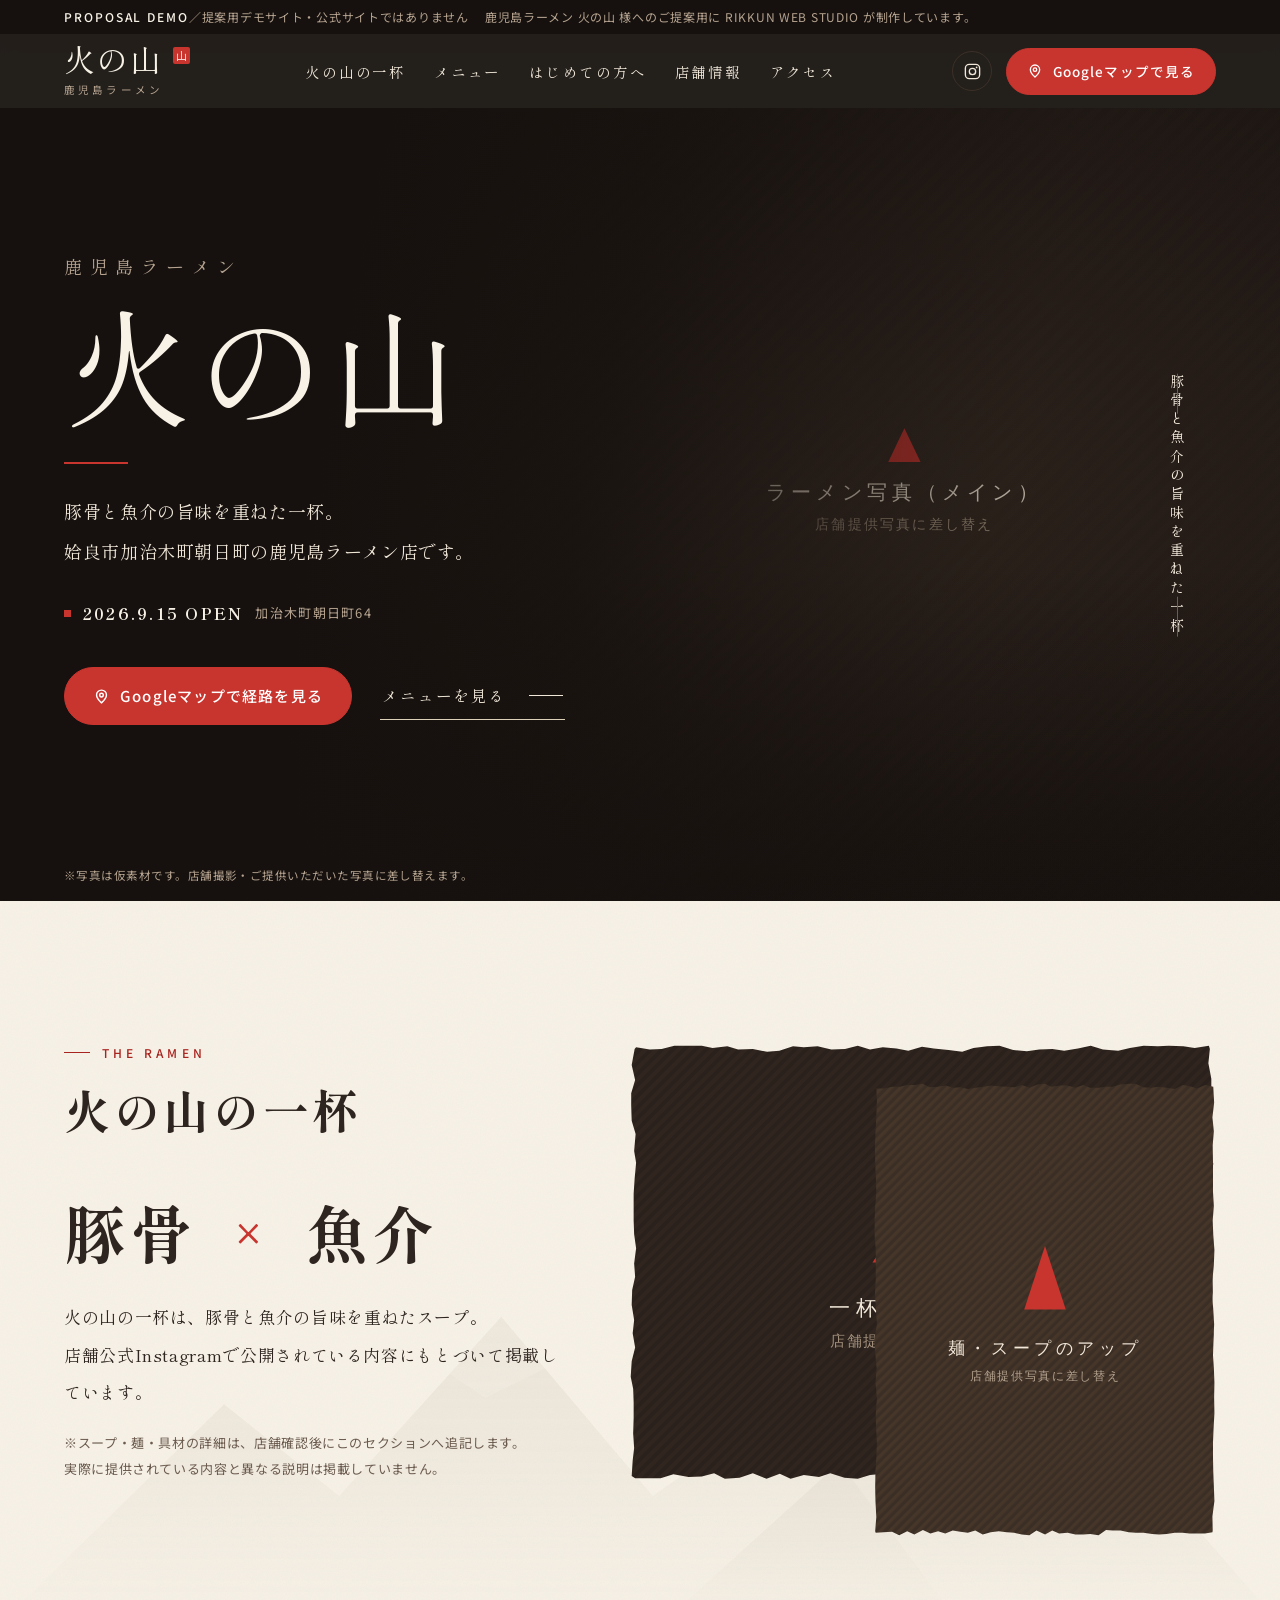
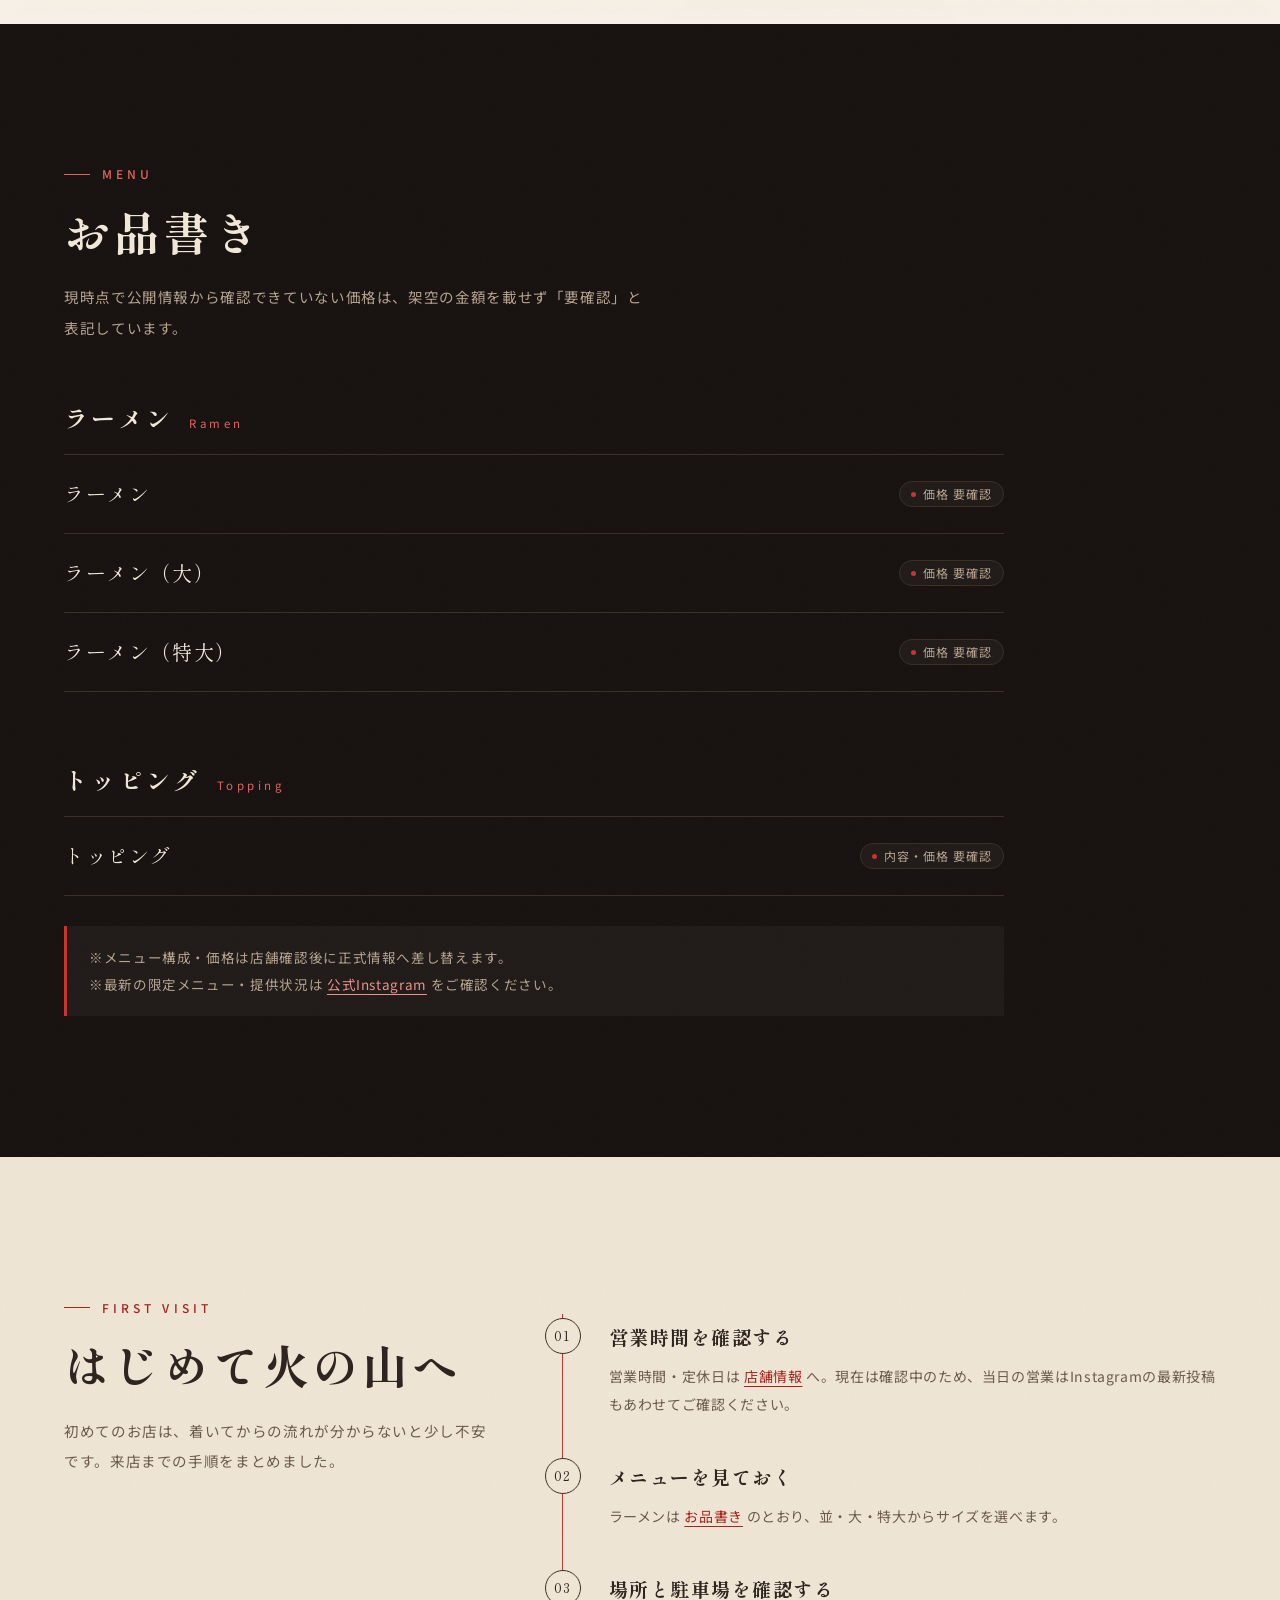
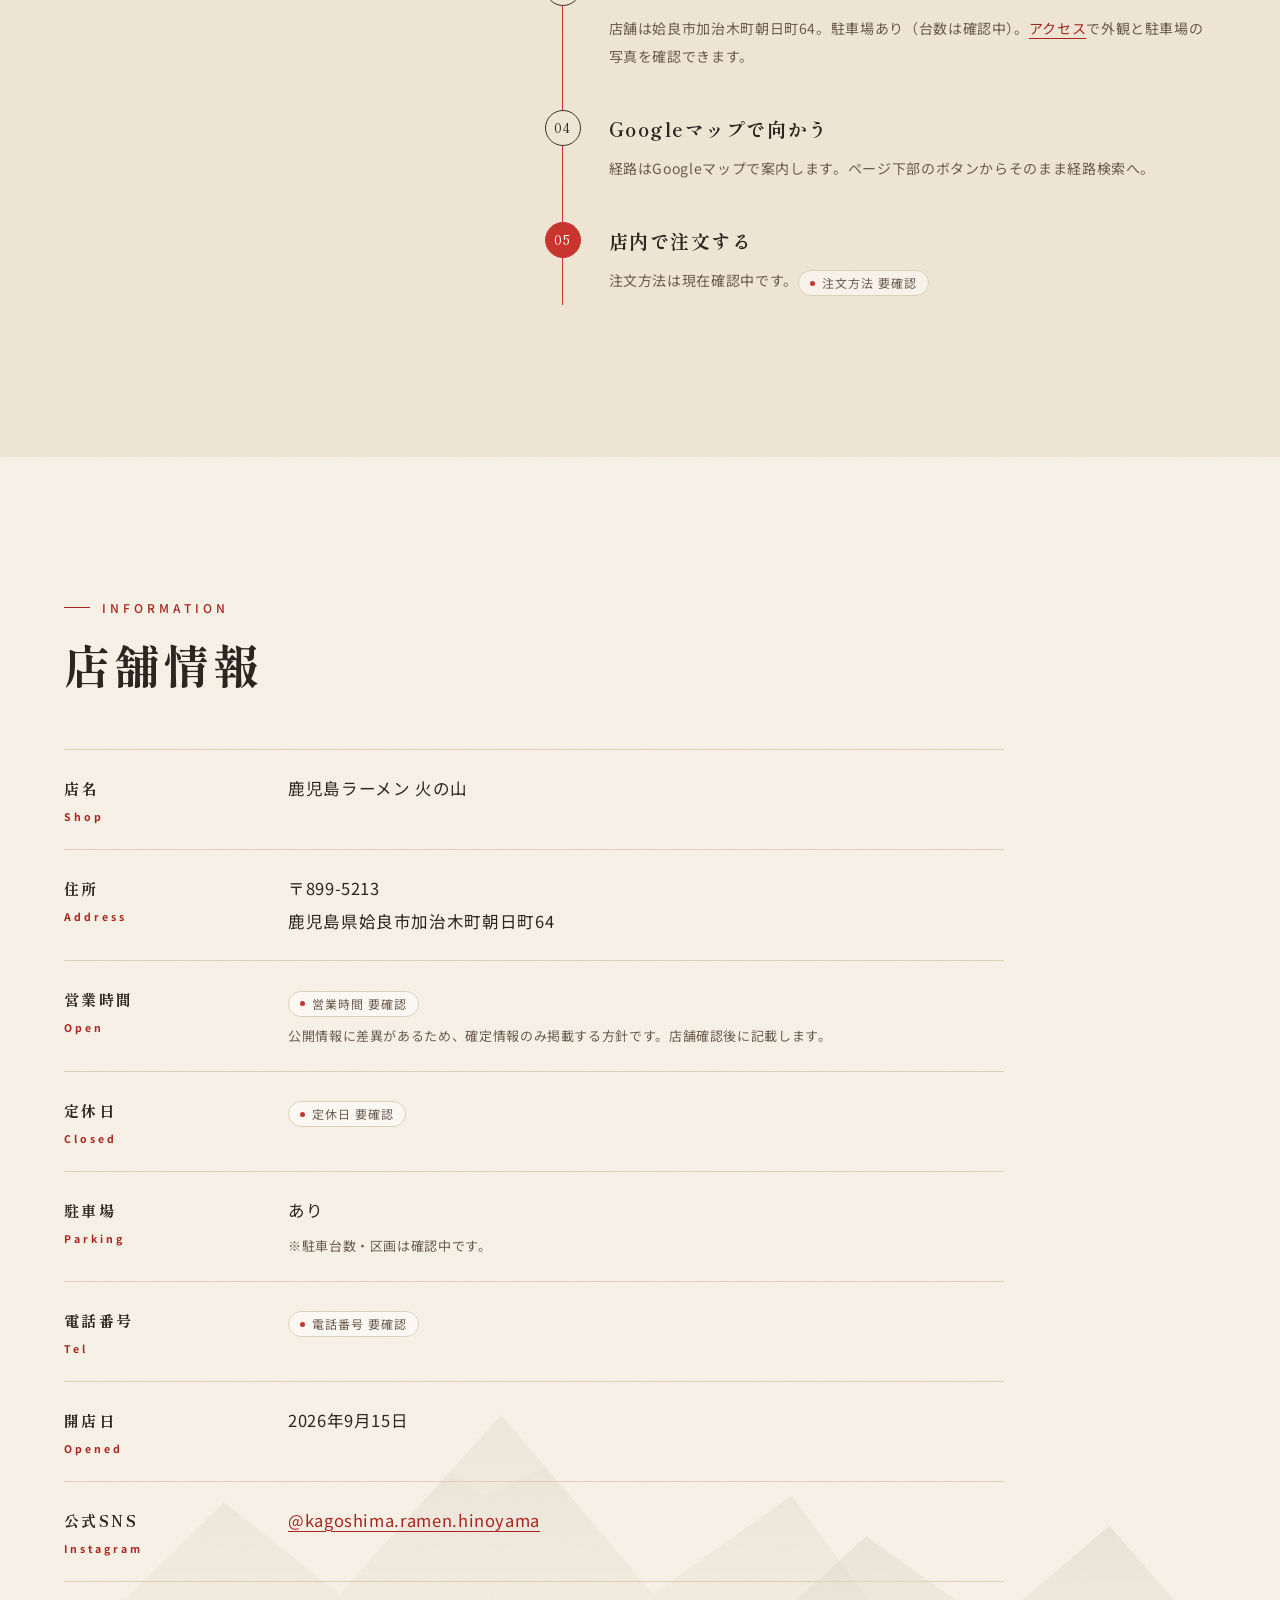
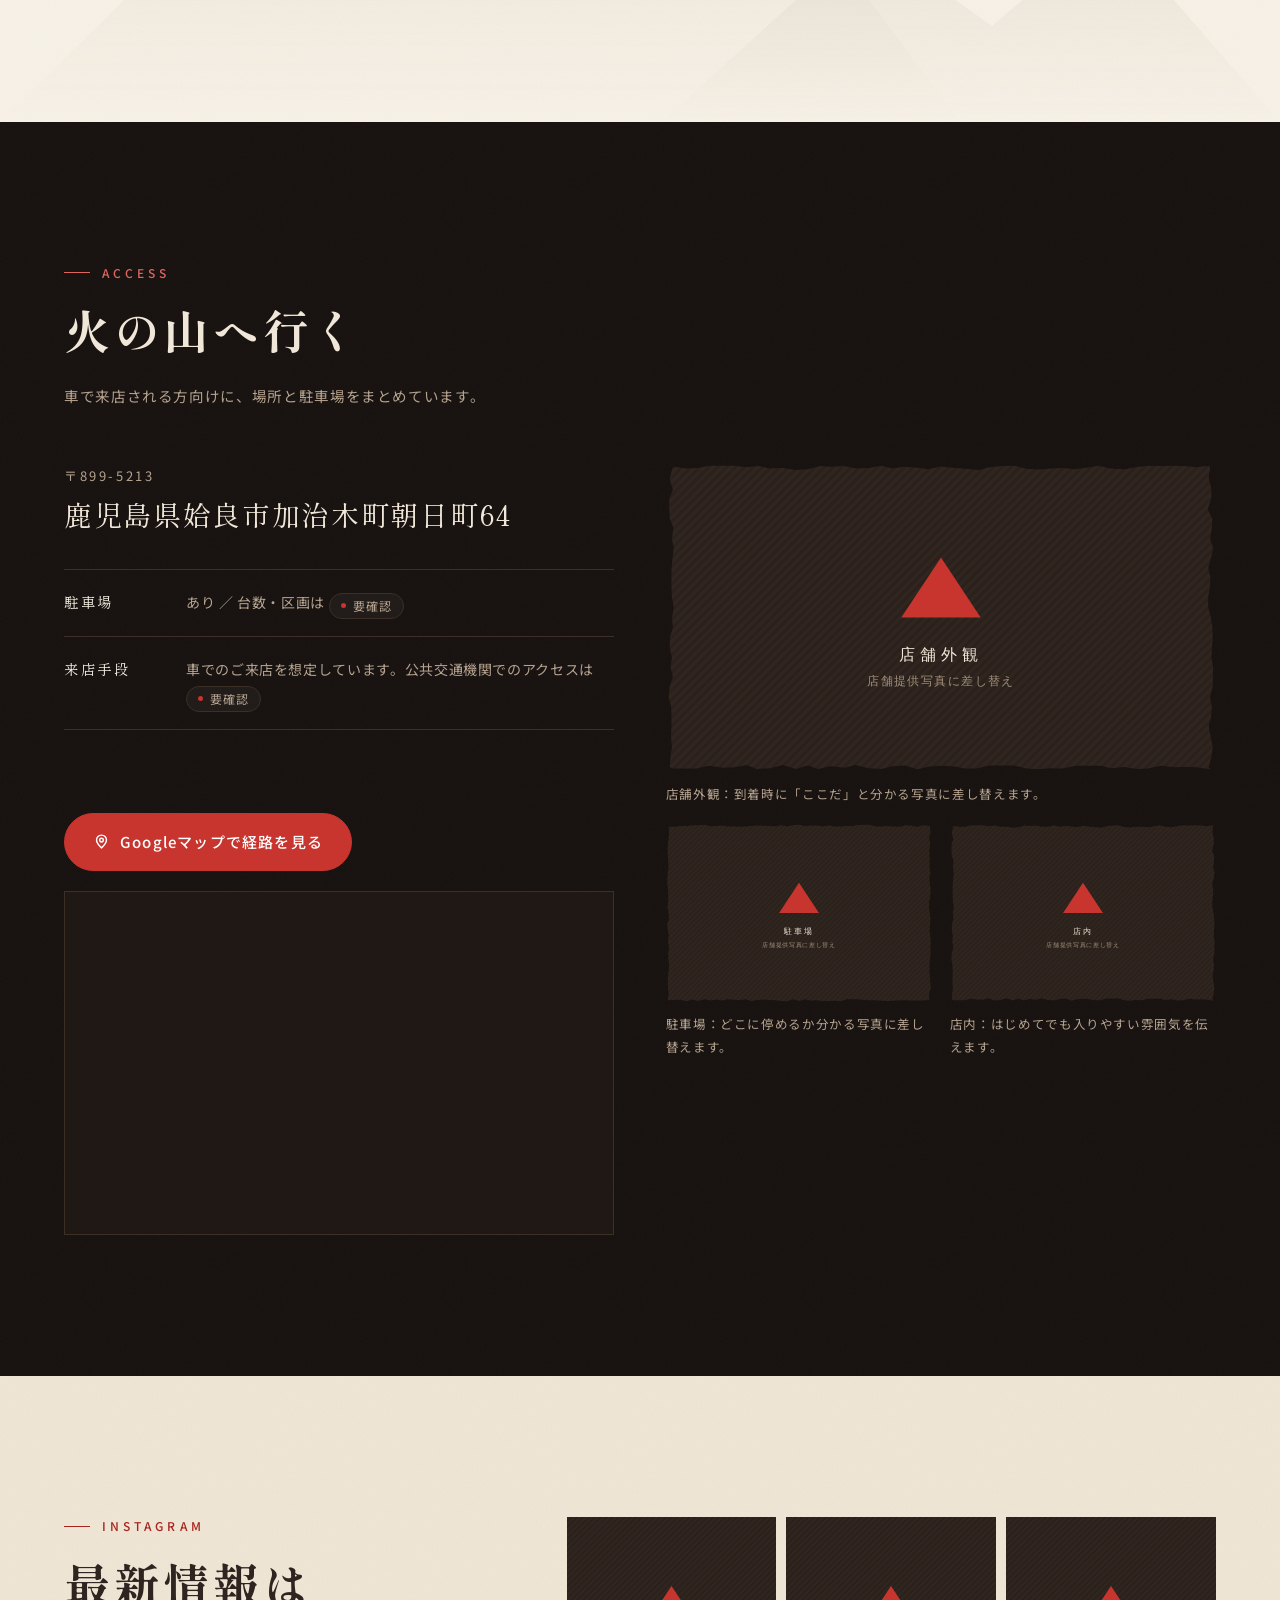
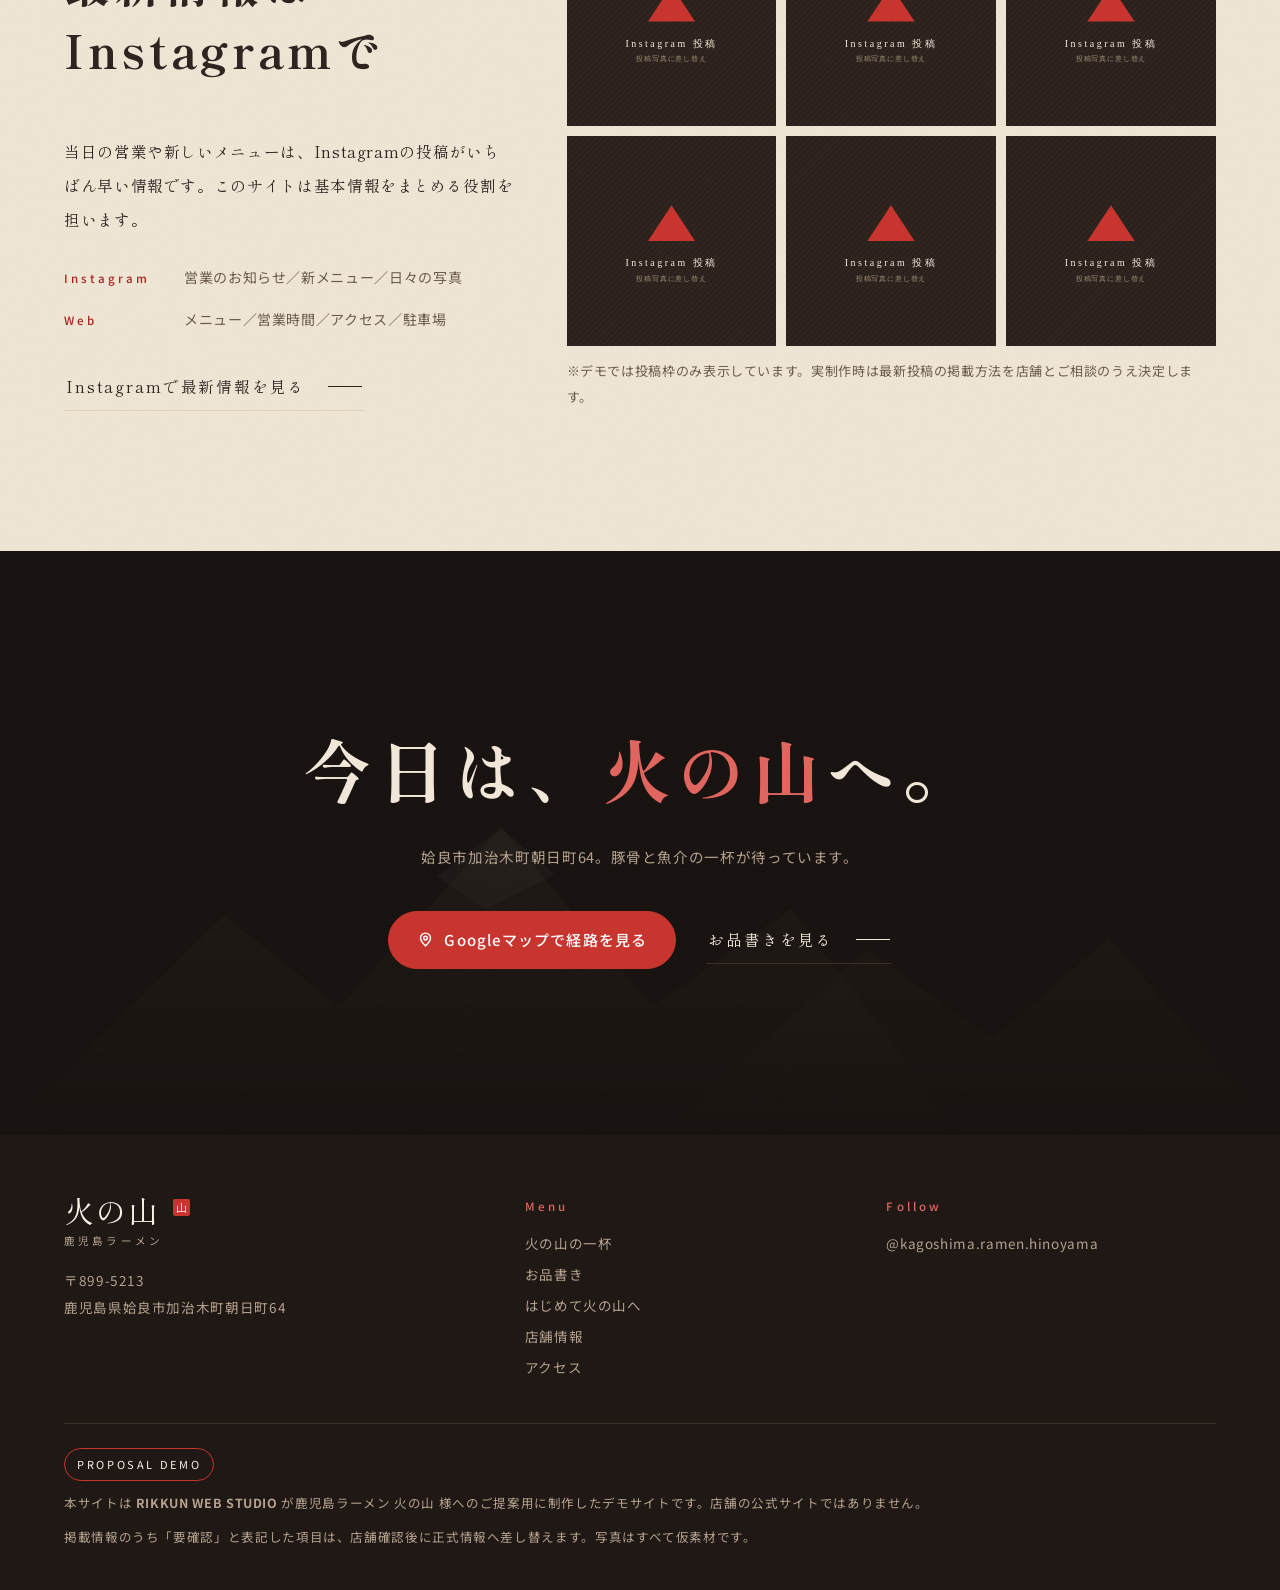
==== commit 2bb6ec7f: "design: 和の質感（和紙・墨・筆文字）へデザイン方向を変更 ご提示のイメージに合わせ、情報設計と事実性ルールは維持したまま ビジュアルのみを刷新。  - 配色：和紙のクリーム（#f7f1e6）と" ====
--- a/index.html
+++ b/index.html
@@ -23,7 +23,7 @@
 <meta property="og:description" content="姶良市加治木町の鹿児島ラーメン 火の山。豚骨と魚介の旨味を重ねた一杯。営業時間・メニュー・アクセス・駐車場をご案内します。">
 <meta property="og:locale" content="ja_JP">
 <meta name="twitter:card" content="summary_large_image">
-<meta name="theme-color" content="#101010">
+<meta name="theme-color" content="#16110e">
 
 <!-- JSが有効なときだけスクロール表示を使う（JS無効でも本文が読めるようにするため） -->
 <script>document.documentElement.classList.add('js');</script>
@@ -31,7 +31,7 @@
 <link rel="icon" href="assets/img/favicon.svg" type="image/svg+xml">
 <link rel="preconnect" href="https://fonts.googleapis.com">
 <link rel="preconnect" href="https://fonts.gstatic.com" crossorigin>
-<link rel="stylesheet" href="https://fonts.googleapis.com/css2?family=Barlow+Condensed:wght@600;700&family=Noto+Sans+JP:wght@400;700;900&display=swap">
+<link rel="stylesheet" href="https://fonts.googleapis.com/css2?family=Noto+Sans+JP:wght@400;500;700&family=Shippori+Mincho+B1:wght@600;700;800&family=Yuji+Syuku&display=swap">
 <link rel="stylesheet" href="assets/css/style.css">
 
 <!-- 構造化データ：確認済みの情報のみ記載。営業時間・電話番号・価格は未確認のため意図的に含めない。 -->
@@ -69,99 +69,111 @@
 <header class="site-head">
   <div class="wrap">
     <a class="brand" href="#top">
-      <img src="assets/img/logo-hinoyama.svg" width="100" height="92" alt="">
-      <span>
-        <span class="brand__jp">火の山</span>
-        <span class="brand__en en">Kagoshima Ramen</span>
+      <span class="brand__mark">
+        <span class="brand__name">火の山</span>
+        <span class="brand__sub">鹿児島ラーメン</span>
       </span>
+      <span class="brand__seal" aria-hidden="true">山</span>
     </a>
+
     <nav class="nav" aria-label="サイト内メニュー">
-      <a class="nav__hide" href="#menu">メニュー</a>
-      <a class="nav__hide" href="#info">店舗情報</a>
+      <a href="#ramen">火の山の一杯</a>
+      <a href="#menu">メニュー</a>
+      <a href="#first-visit">はじめての方へ</a>
+      <a href="#info">店舗情報</a>
       <a href="#access">アクセス</a>
-      <a class="nav__map" href="https://www.google.com/maps/dir/?api=1&amp;destination=%E9%B9%BF%E5%85%90%E5%B3%B6%E3%83%A9%E3%83%BC%E3%83%A1%E3%83%B3%20%E7%81%AB%E3%81%AE%E5%B1%B1%20%E9%B9%BF%E5%85%90%E5%B3%B6%E7%9C%8C%E5%A7%B6%E8%89%AF%E5%B8%82%E5%8A%A0%E6%B2%BB%E6%9C%A8%E7%94%BA%E6%9C%9D%E6%97%A5%E7%94%BA64" target="_blank" rel="noopener">地図<span class="sr-only">（Googleマップ・新しいタブで開きます）</span></a>
     </nav>
+
+    <div class="head-actions">
+      <a class="icon-link" href="https://www.instagram.com/kagoshima.ramen.hinoyama/" target="_blank" rel="noopener" aria-label="公式Instagram（新しいタブで開きます）">
+        <svg width="19" height="19" viewBox="0 0 24 24" fill="none" stroke="currentColor" stroke-width="1.7" aria-hidden="true"><rect x="3" y="3" width="18" height="18" rx="5"/><circle cx="12" cy="12" r="4"/><circle cx="17.2" cy="6.8" r="1.1" fill="currentColor" stroke="none"/></svg>
+      </a>
+      <a class="btn btn--primary" href="https://www.google.com/maps/dir/?api=1&amp;destination=%E9%B9%BF%E5%85%90%E5%B3%B6%E3%83%A9%E3%83%BC%E3%83%A1%E3%83%B3%20%E7%81%AB%E3%81%AE%E5%B1%B1%20%E9%B9%BF%E5%85%90%E5%B3%B6%E7%9C%8C%E5%A7%B6%E8%89%AF%E5%B8%82%E5%8A%A0%E6%B2%BB%E6%9C%A8%E7%94%BA%E6%9C%9D%E6%97%A5%E7%94%BA64" target="_blank" rel="noopener">
+        <svg width="16" height="16" viewBox="0 0 24 24" fill="none" stroke="currentColor" stroke-width="2" aria-hidden="true"><path d="M12 21s7-6.2 7-11a7 7 0 1 0-14 0c0 4.8 7 11 7 11z"/><circle cx="12" cy="10" r="2.6"/></svg>
+        <span class="btn__label">Googleマップで見る</span>
+      </a>
+    </div>
   </div>
 </header>
 
 <main id="main">
 
 <!-- ===== 01 HERO ================================================ -->
-<section class="hero dark" id="top">
-  <div class="wrap">
-    <div>
-      <img class="hero__logo" src="assets/img/logo-hinoyama.svg" width="100" height="92" alt="鹿児島ラーメン 火の山 ロゴ（仮デザイン）">
-      <h1 class="hero__h1">
-        <span class="hero__eyebrow en" aria-hidden="true">Kagoshima Ramen</span>
-        <span class="hero__kicker">鹿児島ラーメン</span>
-        <span class="hero__title">火の山</span>
-      </h1>
-      <p class="hero__lead">豚骨と魚介の旨味を重ねた一杯。<br>姶良市加治木町朝日町の鹿児島ラーメン店です。</p>
-      <p class="hero__open"><i></i><b>2026.9.15 OPEN</b><span>加治木町朝日町64</span></p>
-      <div class="hero__cta">
-        <a class="btn btn--primary" href="https://www.google.com/maps/dir/?api=1&amp;destination=%E9%B9%BF%E5%85%90%E5%B3%B6%E3%83%A9%E3%83%BC%E3%83%A1%E3%83%B3%20%E7%81%AB%E3%81%AE%E5%B1%B1%20%E9%B9%BF%E5%85%90%E5%B3%B6%E7%9C%8C%E5%A7%B6%E8%89%AF%E5%B8%82%E5%8A%A0%E6%B2%BB%E6%9C%A8%E7%94%BA%E6%9C%9D%E6%97%A5%E7%94%BA64" target="_blank" rel="noopener">
-          <svg width="18" height="18" viewBox="0 0 24 24" fill="none" stroke="currentColor" stroke-width="2" aria-hidden="true"><path d="M12 21s7-6.2 7-11a7 7 0 1 0-14 0c0 4.8 7 11 7 11z"/><circle cx="12" cy="10" r="2.6"/></svg>
-          Googleマップで行く
-        </a>
-        <a class="btn btn--ghost" href="#menu">メニューを見る</a>
-      </div>
-    </div>
-
-    <figure class="hero__media">
-      <span class="hero__frame">
-        <img src="assets/img/ph-ramen-hero.svg" width="1000" height="1250" alt="火の山のラーメン写真（店舗提供写真に差し替え予定のプレースホルダー）">
-      </span>
-      <figcaption class="hero__caption">※写真は仮素材です。店舗撮影・ご提供いただいた写真に差し替えます。</figcaption>
-    </figure>
-  </div>
-  <div class="hero__rule" data-rule></div>
-</section>
-
-<!-- ===== 02 THE RAMEN =========================================== -->
-<section class="ramen dark" id="ramen" aria-labelledby="ramen-h">
+<section class="hero" id="top">
+  <div class="hero__media">
+    <img src="assets/img/ph-hero.svg" width="1920" height="1080" alt="火の山のラーメン写真（店舗提供写真に差し替え予定のプレースホルダー）">
+  </div>
+
+  <p class="hero__vertical" aria-hidden="true">豚骨と魚介の旨味を重ねた一杯</p>
+
+  <div class="wrap">
+    <h1 class="hero__title">
+      <span class="hero__kicker">鹿児島ラーメン</span>
+      <span class="hero__name">火の山</span>
+    </h1>
+    <p class="hero__lead" data-reveal>
+      豚骨と魚介の旨味を重ねた一杯。<br>
+      姶良市加治木町朝日町の鹿児島ラーメン店です。
+    </p>
+    <p class="hero__open"><i></i><b>2026.9.15 OPEN</b><span>加治木町朝日町64</span></p>
+
+    <div class="hero__cta">
+      <a class="btn btn--primary" href="https://www.google.com/maps/dir/?api=1&amp;destination=%E9%B9%BF%E5%85%90%E5%B3%B6%E3%83%A9%E3%83%BC%E3%83%A1%E3%83%B3%20%E7%81%AB%E3%81%AE%E5%B1%B1%20%E9%B9%BF%E5%85%90%E5%B3%B6%E7%9C%8C%E5%A7%B6%E8%89%AF%E5%B8%82%E5%8A%A0%E6%B2%BB%E6%9C%A8%E7%94%BA%E6%9C%9D%E6%97%A5%E7%94%BA64" target="_blank" rel="noopener">
+        <svg width="17" height="17" viewBox="0 0 24 24" fill="none" stroke="currentColor" stroke-width="2" aria-hidden="true"><path d="M12 21s7-6.2 7-11a7 7 0 1 0-14 0c0 4.8 7 11 7 11z"/><circle cx="12" cy="10" r="2.6"/></svg>
+        Googleマップで経路を見る
+      </a>
+      <a class="link-arrow" href="#menu">メニューを見る</a>
+    </div>
+  </div>
+
+  <p class="hero__caption">※写真は仮素材です。店舗撮影・ご提供いただいた写真に差し替えます。</p>
+</section>
+
+<!-- ===== 02 火の山の一杯 ======================================== -->
+<section class="ramen paper" id="ramen" aria-labelledby="ramen-h">
+  <img class="watermark" src="assets/img/mountain.svg" width="1200" height="420" alt="" aria-hidden="true">
   <div class="wrap">
     <div class="ramen__grid">
       <div>
         <div class="sec-head" data-reveal>
-          <p class="sec-head__mark">02 / THE RAMEN</p>
-          <h2 class="sec-head__en" id="ramen-h">The Ramen</h2>
-          <p class="sec-head__jp">火の山の一杯</p>
+          <p class="sec-head__label">The Ramen</p>
+          <h2 class="sec-head__title" id="ramen-h">火の山の一杯</h2>
         </div>
         <p class="formula" data-reveal data-reveal-delay="1"><span>豚骨</span><span>×</span><span>魚介</span></p>
         <p class="ramen__body" data-reveal data-reveal-delay="2">
           火の山の一杯は、豚骨と魚介の旨味を重ねたスープ。<br>
           店舗公式Instagramで公開されている内容にもとづいて掲載しています。
         </p>
-        <p class="ramen__note" data-reveal data-reveal-delay="2">
+        <p class="ramen__note info__sub" data-reveal data-reveal-delay="2">
           ※スープ・麺・具材の詳細は、店舗確認後にこのセクションへ追記します。<br>
           実際に提供されている内容と異なる説明は掲載していません。
         </p>
       </div>
+
       <div class="ramen__media">
-        <img src="assets/img/ph-ramen-bowl.svg" width="1200" height="900" loading="lazy" alt="一杯の全体写真（差し替え予定のプレースホルダー）" data-reveal="img">
-        <img src="assets/img/ph-noodle.svg" width="900" height="1100" loading="lazy" alt="麺とスープのアップ写真（差し替え予定のプレースホルダー）" data-reveal="img" data-reveal-delay="1">
+        <img class="brushed" src="assets/img/ph-ramen-bowl.svg" width="1200" height="900" loading="lazy" alt="一杯の全体写真（差し替え予定のプレースホルダー）" data-reveal="img">
+        <img class="brushed brushed--2" src="assets/img/ph-noodle.svg" width="900" height="1100" loading="lazy" alt="麺とスープのアップ写真（差し替え予定のプレースホルダー）" data-reveal="img" data-reveal-delay="1">
       </div>
     </div>
   </div>
 </section>
 
 <!-- ===== 03 MENU ================================================
-     価格が判明したら .tbc の要素を価格テキストへ置き換えるだけで差し替え可能。
-     例： <span class="tbc">価格 要確認</span> → <span class="menu__price">￥900</span>
+     価格が判明したら .tbc を価格テキストへ置き換えるだけで差し替えできる。
+     例： <span class="tbc">価格 要確認</span> → <span class="menu__price">￥000</span>
      ============================================================= -->
-<section class="menu" id="menu" aria-labelledby="menu-h">
+<section class="menu dark" id="menu" aria-labelledby="menu-h">
   <div class="wrap">
     <div class="sec-head" data-reveal>
-      <p class="sec-head__mark">03 / MENU</p>
-      <h2 class="sec-head__en" id="menu-h">Menu</h2>
-      <p class="sec-head__jp">メニュー</p>
+      <p class="sec-head__label">Menu</p>
+      <h2 class="sec-head__title" id="menu-h">お品書き</h2>
       <p class="sec-head__lead">現時点で公開情報から確認できていない価格は、架空の金額を載せず「要確認」と表記しています。</p>
     </div>
 
     <div class="menu__group" data-reveal>
       <div class="menu__group-head">
-        <span class="menu__group-en en">Ramen</span>
         <span class="menu__group-jp">ラーメン</span>
+        <span class="menu__group-en">Ramen</span>
       </div>
       <div class="menu__item">
         <span class="menu__name">ラーメン</span>
@@ -179,8 +191,8 @@
 
     <div class="menu__group" data-reveal>
       <div class="menu__group-head">
-        <span class="menu__group-en en">Topping</span>
         <span class="menu__group-jp">トッピング</span>
+        <span class="menu__group-en">Topping</span>
       </div>
       <div class="menu__item">
         <span class="menu__name">トッピング</span>
@@ -190,112 +202,109 @@
 
     <p class="menu__note" data-reveal>
       ※メニュー構成・価格は店舗確認後に正式情報へ差し替えます。<br>
-      ※最新の限定メニュー・提供状況は <a class="info__ig" href="https://www.instagram.com/kagoshima.ramen.hinoyama/" target="_blank" rel="noopener">公式Instagram</a> をご確認ください。
+      ※最新の限定メニュー・提供状況は <a href="https://www.instagram.com/kagoshima.ramen.hinoyama/" target="_blank" rel="noopener">公式Instagram</a> をご確認ください。
     </p>
   </div>
 </section>
 
-<!-- ===== 04 FIRST VISIT ========================================= -->
-<section class="first" id="first-visit" aria-labelledby="first-h">
+<!-- ===== 04 はじめて火の山へ ==================================== -->
+<section class="first paper paper--alt" id="first-visit" aria-labelledby="first-h">
   <div class="wrap">
     <div class="first__grid">
+      <div class="sec-head" data-reveal>
+        <p class="sec-head__label">First Visit</p>
+        <h2 class="sec-head__title" id="first-h">はじめて火の山へ</h2>
+        <p class="sec-head__lead">初めてのお店は、着いてからの流れが分からないと少し不安です。来店までの手順をまとめました。</p>
+      </div>
+
+      <ol class="steps" data-steps>
+        <span class="steps__fill" data-steps-fill aria-hidden="true"></span>
+        <li class="step" data-reveal>
+          <span class="step__no">01</span>
+          <div>
+            <h3 class="step__title">営業時間を確認する</h3>
+            <p class="step__text">営業時間・定休日は <a href="#info">店舗情報</a> へ。現在は確認中のため、当日の営業はInstagramの最新投稿もあわせてご確認ください。</p>
+          </div>
+        </li>
+        <li class="step" data-reveal data-reveal-delay="1">
+          <span class="step__no">02</span>
+          <div>
+            <h3 class="step__title">メニューを見ておく</h3>
+            <p class="step__text">ラーメンは <a href="#menu">お品書き</a> のとおり、並・大・特大からサイズを選べます。</p>
+          </div>
+        </li>
+        <li class="step" data-reveal data-reveal-delay="2">
+          <span class="step__no">03</span>
+          <div>
+            <h3 class="step__title">場所と駐車場を確認する</h3>
+            <p class="step__text">店舗は姶良市加治木町朝日町64。駐車場あり（台数は確認中）。<a href="#access">アクセス</a>で外観と駐車場の写真を確認できます。</p>
+          </div>
+        </li>
+        <li class="step" data-reveal>
+          <span class="step__no">04</span>
+          <div>
+            <h3 class="step__title">Googleマップで向かう</h3>
+            <p class="step__text">経路はGoogleマップで案内します。ページ下部のボタンからそのまま経路検索へ。</p>
+          </div>
+        </li>
+        <li class="step" data-reveal data-reveal-delay="1">
+          <span class="step__no">05</span>
+          <div>
+            <h3 class="step__title">店内で注文する</h3>
+            <p class="step__text">注文方法は現在確認中です。<span class="tbc">注文方法 要確認</span></p>
+          </div>
+        </li>
+      </ol>
+    </div>
+  </div>
+</section>
+
+<!-- ===== 05 店舗情報 ============================================ -->
+<section class="info paper" id="info" aria-labelledby="info-h">
+  <img class="watermark" src="assets/img/mountain.svg" width="1200" height="420" alt="" aria-hidden="true">
+  <div class="wrap">
     <div class="sec-head" data-reveal>
-      <p class="sec-head__mark">04 / FIRST VISIT</p>
-      <h2 class="sec-head__en" id="first-h">First Visit</h2>
-      <p class="sec-head__jp">はじめて火の山へ</p>
-      <p class="sec-head__lead">初めてのお店は、着いてからの流れが分からないと少し不安です。来店までの手順をまとめました。</p>
-    </div>
-
-    <ol class="steps" data-steps>
-      <span class="steps__fill" data-steps-fill aria-hidden="true"></span>
-      <li class="step" data-reveal>
-        <span class="step__no en">01</span>
-        <div>
-          <h3 class="step__title">営業時間を確認する</h3>
-          <p class="step__text">営業時間・定休日は <a href="#info">店舗情報</a> へ。現在は確認中のため、当日の営業はInstagramの最新投稿もあわせてご確認ください。</p>
-        </div>
-      </li>
-      <li class="step" data-reveal data-reveal-delay="1">
-        <span class="step__no en">02</span>
-        <div>
-          <h3 class="step__title">メニューを見ておく</h3>
-          <p class="step__text">ラーメンは <a href="#menu">メニュー</a> のとおり、並・大・特大からサイズを選べます。</p>
-        </div>
-      </li>
-      <li class="step" data-reveal data-reveal-delay="2">
-        <span class="step__no en">03</span>
-        <div>
-          <h3 class="step__title">場所と駐車場を確認する</h3>
-          <p class="step__text">店舗は姶良市加治木町朝日町64。駐車場あり（台数は確認中）。<a href="#access">アクセス</a>で外観と駐車場の写真を確認できます。</p>
-        </div>
-      </li>
-      <li class="step" data-reveal>
-        <span class="step__no en">04</span>
-        <div>
-          <h3 class="step__title">Googleマップで向かう</h3>
-          <p class="step__text">経路はGoogleマップで案内します。ページ下部のボタンからそのまま経路検索へ。</p>
-        </div>
-      </li>
-      <li class="step" data-reveal data-reveal-delay="1">
-        <span class="step__no en">05</span>
-        <div>
-          <h3 class="step__title">店内で注文する</h3>
-          <p class="step__text">注文方法は現在確認中です。<span class="tbc">注文方法 要確認</span></p>
-        </div>
-      </li>
-    </ol>
-    </div>
-  </div>
-</section>
-
-<!-- ===== 05 SHOP INFORMATION ==================================== -->
-<section class="info" id="info" aria-labelledby="info-h">
-  <div class="wrap">
-    <div class="sec-head" data-reveal>
-      <p class="sec-head__mark">05 / INFORMATION</p>
-      <h2 class="sec-head__en" id="info-h">Information</h2>
-      <p class="sec-head__jp">店舗情報</p>
+      <p class="sec-head__label">Information</p>
+      <h2 class="sec-head__title" id="info-h">店舗情報</h2>
     </div>
 
     <dl class="info__table" data-reveal>
       <div class="info__row">
-        <dt class="info__dt en">Shop<small>店名</small></dt>
+        <dt class="info__dt">店名<small>Shop</small></dt>
         <dd class="info__dd">鹿児島ラーメン 火の山</dd>
       </div>
       <div class="info__row">
-        <dt class="info__dt en">Address<small>住所</small></dt>
-        <dd class="info__dd">
-          <p>〒899-5213<br>鹿児島県姶良市加治木町朝日町64</p>
-        </dd>
-      </div>
-      <div class="info__row">
-        <dt class="info__dt en">Open<small>営業時間</small></dt>
+        <dt class="info__dt">住所<small>Address</small></dt>
+        <dd class="info__dd"><p>〒899-5213<br>鹿児島県姶良市加治木町朝日町64</p></dd>
+      </div>
+      <div class="info__row">
+        <dt class="info__dt">営業時間<small>Open</small></dt>
         <dd class="info__dd">
           <p><span class="tbc">営業時間 要確認</span></p>
           <p class="info__sub">公開情報に差異があるため、確定情報のみ掲載する方針です。店舗確認後に記載します。</p>
         </dd>
       </div>
       <div class="info__row">
-        <dt class="info__dt en">Closed<small>定休日</small></dt>
+        <dt class="info__dt">定休日<small>Closed</small></dt>
         <dd class="info__dd"><p><span class="tbc">定休日 要確認</span></p></dd>
       </div>
       <div class="info__row">
-        <dt class="info__dt en">Parking<small>駐車場</small></dt>
+        <dt class="info__dt">駐車場<small>Parking</small></dt>
         <dd class="info__dd">
           <p>あり</p>
           <p class="info__sub">※駐車台数・区画は確認中です。</p>
         </dd>
       </div>
       <div class="info__row">
-        <dt class="info__dt en">Tel<small>電話番号</small></dt>
+        <dt class="info__dt">電話番号<small>Tel</small></dt>
         <dd class="info__dd"><p><span class="tbc">電話番号 要確認</span></p></dd>
       </div>
       <div class="info__row">
-        <dt class="info__dt en">Opened<small>開店日</small></dt>
+        <dt class="info__dt">開店日<small>Opened</small></dt>
         <dd class="info__dd"><p>2026年9月15日</p></dd>
       </div>
       <div class="info__row">
-        <dt class="info__dt en">Instagram<small>公式SNS</small></dt>
+        <dt class="info__dt">公式SNS<small>Instagram</small></dt>
         <dd class="info__dd">
           <a class="info__ig" href="https://www.instagram.com/kagoshima.ramen.hinoyama/" target="_blank" rel="noopener">@kagoshima.ramen.hinoyama<span class="sr-only">（新しいタブで開きます）</span></a>
         </dd>
@@ -304,21 +313,20 @@
   </div>
 </section>
 
-<!-- ===== 06 ACCESS / PARKING ==================================== -->
+<!-- ===== 06 火の山へ行く ======================================== -->
 <section class="access dark" id="access" aria-labelledby="access-h">
   <div class="wrap">
     <div class="sec-head" data-reveal>
-      <p class="sec-head__mark">06 / ACCESS</p>
-      <h2 class="sec-head__en" id="access-h">Access</h2>
-      <p class="sec-head__jp">火の山へ行く</p>
+      <p class="sec-head__label">Access</p>
+      <h2 class="sec-head__title" id="access-h">火の山へ行く</h2>
       <p class="sec-head__lead">車で来店される方向けに、場所と駐車場をまとめています。</p>
     </div>
 
     <div class="access__grid">
       <div class="access__lead">
-        <address class="access__addr" data-reveal>
-          <span class="access__zip en">〒899-5213</span>
-          鹿児島県姶良市加治木町朝日町64
+        <address data-reveal>
+          <span class="access__zip">〒899-5213</span>
+          <span class="access__addr">鹿児島県姶良市加治木町朝日町64</span>
         </address>
 
         <dl class="access__point" data-reveal data-reveal-delay="1">
@@ -331,20 +339,19 @@
             <dd>車でのご来店を想定しています。公共交通機関でのアクセスは <span class="tbc">要確認</span></dd>
           </div>
         </dl>
-
       </div>
 
       <div class="access__figs">
         <figure>
-          <img src="assets/img/ph-exterior.svg" width="1400" height="900" loading="lazy" alt="店舗外観の写真（差し替え予定のプレースホルダー）" data-reveal="img">
+          <img class="brushed" src="assets/img/ph-exterior.svg" width="1400" height="900" loading="lazy" alt="店舗外観の写真（差し替え予定のプレースホルダー）" data-reveal="img">
           <figcaption>店舗外観：到着時に「ここだ」と分かる写真に差し替えます。</figcaption>
         </figure>
         <figure>
-          <img src="assets/img/ph-parking.svg" width="1200" height="800" loading="lazy" alt="駐車場の写真（差し替え予定のプレースホルダー）" data-reveal="img" data-reveal-delay="1">
+          <img class="brushed brushed--2" src="assets/img/ph-parking.svg" width="1200" height="800" loading="lazy" alt="駐車場の写真（差し替え予定のプレースホルダー）" data-reveal="img" data-reveal-delay="1">
           <figcaption>駐車場：どこに停めるか分かる写真に差し替えます。</figcaption>
         </figure>
         <figure>
-          <img src="assets/img/ph-interior.svg" width="1200" height="800" loading="lazy" alt="店内の写真（差し替え予定のプレースホルダー）" data-reveal="img" data-reveal-delay="2">
+          <img class="brushed" src="assets/img/ph-interior.svg" width="1200" height="800" loading="lazy" alt="店内の写真（差し替え予定のプレースホルダー）" data-reveal="img" data-reveal-delay="2">
           <figcaption>店内：はじめてでも入りやすい雰囲気を伝えます。</figcaption>
         </figure>
       </div>
@@ -352,7 +359,7 @@
       <div class="access__go">
         <div class="access__cta" data-reveal data-reveal-delay="2">
           <a class="btn btn--primary" href="https://www.google.com/maps/dir/?api=1&amp;destination=%E9%B9%BF%E5%85%90%E5%B3%B6%E3%83%A9%E3%83%BC%E3%83%A1%E3%83%B3%20%E7%81%AB%E3%81%AE%E5%B1%B1%20%E9%B9%BF%E5%85%90%E5%B3%B6%E7%9C%8C%E5%A7%B6%E8%89%AF%E5%B8%82%E5%8A%A0%E6%B2%BB%E6%9C%A8%E7%94%BA%E6%9C%9D%E6%97%A5%E7%94%BA64" target="_blank" rel="noopener">
-            <svg width="18" height="18" viewBox="0 0 24 24" fill="none" stroke="currentColor" stroke-width="2" aria-hidden="true"><path d="M12 21s7-6.2 7-11a7 7 0 1 0-14 0c0 4.8 7 11 7 11z"/><circle cx="12" cy="10" r="2.6"/></svg>
+            <svg width="17" height="17" viewBox="0 0 24 24" fill="none" stroke="currentColor" stroke-width="2" aria-hidden="true"><path d="M12 21s7-6.2 7-11a7 7 0 1 0-14 0c0 4.8 7 11 7 11z"/><circle cx="12" cy="10" r="2.6"/></svg>
             Googleマップで経路を見る
           </a>
         </div>
@@ -369,24 +376,23 @@
 </section>
 
 <!-- ===== 07 INSTAGRAM =========================================== -->
-<section class="ig" id="instagram" aria-labelledby="ig-h">
+<section class="ig paper paper--alt" id="instagram" aria-labelledby="ig-h">
   <div class="wrap">
     <div class="ig__split">
       <div>
         <div class="sec-head" data-reveal>
-          <p class="sec-head__mark">07 / INSTAGRAM</p>
-          <h2 class="sec-head__en" id="ig-h">Instagram</h2>
-          <p class="sec-head__jp">最新情報はInstagramで</p>
-        </div>
-        <p data-reveal data-reveal-delay="1">当日の営業や新しいメニューは、Instagramの投稿がいちばん早い情報です。このサイトは基本情報をまとめる役割を担います。</p>
+          <p class="sec-head__label">Instagram</p>
+          <h2 class="sec-head__title" id="ig-h">最新情報は<br>Instagramで</h2>
+        </div>
+        <p class="ig__body" data-reveal data-reveal-delay="1">当日の営業や新しいメニューは、Instagramの投稿がいちばん早い情報です。このサイトは基本情報をまとめる役割を担います。</p>
 
         <div class="ig__roles" data-reveal data-reveal-delay="2">
-          <div class="ig__role"><b class="en">Instagram</b><span>営業のお知らせ／新メニュー／日々の写真</span></div>
-          <div class="ig__role"><b class="en">Web</b><span>メニュー／営業時間／アクセス／駐車場</span></div>
+          <div class="ig__role"><b>Instagram</b><span>営業のお知らせ／新メニュー／日々の写真</span></div>
+          <div class="ig__role"><b>Web</b><span>メニュー／営業時間／アクセス／駐車場</span></div>
         </div>
 
         <div class="ig__cta" data-reveal data-reveal-delay="2">
-          <a class="btn btn--ghost" href="https://www.instagram.com/kagoshima.ramen.hinoyama/" target="_blank" rel="noopener">Instagramで最新情報を見る<span class="sr-only">（新しいタブで開きます）</span></a>
+          <a class="link-arrow" href="https://www.instagram.com/kagoshima.ramen.hinoyama/" target="_blank" rel="noopener">Instagramで最新情報を見る<span class="sr-only">（新しいタブで開きます）</span></a>
         </div>
       </div>
 
@@ -399,23 +405,24 @@
           <img src="assets/img/ph-square.svg" width="800" height="800" loading="lazy" alt="">
           <img src="assets/img/ph-square.svg" width="800" height="800" loading="lazy" alt="">
         </div>
-        <p class="info__sub" style="margin-top:10px">※デモでは投稿枠のみ表示しています。実制作時は最新投稿の掲載方法を店舗とご相談のうえ決定します。</p>
-      </div>
-    </div>
-  </div>
-</section>
-
-<!-- ===== 08 FINAL CTA =========================================== -->
+        <p class="info__sub" style="margin-top:12px">※デモでは投稿枠のみ表示しています。実制作時は最新投稿の掲載方法を店舗とご相談のうえ決定します。</p>
+      </div>
+    </div>
+  </div>
+</section>
+
+<!-- ===== 08 最終CTA ============================================= -->
 <section class="final dark" aria-labelledby="final-h">
+  <img class="watermark" src="assets/img/mountain.svg" width="1200" height="420" alt="" aria-hidden="true">
   <div class="wrap">
     <h2 class="final__copy" id="final-h" data-reveal>今日は、<em>火の山</em>へ。</h2>
     <p class="final__sub" data-reveal data-reveal-delay="1">姶良市加治木町朝日町64。豚骨と魚介の一杯が待っています。</p>
     <div class="final__cta" data-reveal data-reveal-delay="2">
       <a class="btn btn--primary" href="https://www.google.com/maps/dir/?api=1&amp;destination=%E9%B9%BF%E5%85%90%E5%B3%B6%E3%83%A9%E3%83%BC%E3%83%A1%E3%83%B3%20%E7%81%AB%E3%81%AE%E5%B1%B1%20%E9%B9%BF%E5%85%90%E5%B3%B6%E7%9C%8C%E5%A7%B6%E8%89%AF%E5%B8%82%E5%8A%A0%E6%B2%BB%E6%9C%A8%E7%94%BA%E6%9C%9D%E6%97%A5%E7%94%BA64" target="_blank" rel="noopener">
-        <svg width="18" height="18" viewBox="0 0 24 24" fill="none" stroke="currentColor" stroke-width="2" aria-hidden="true"><path d="M12 21s7-6.2 7-11a7 7 0 1 0-14 0c0 4.8 7 11 7 11z"/><circle cx="12" cy="10" r="2.6"/></svg>
+        <svg width="17" height="17" viewBox="0 0 24 24" fill="none" stroke="currentColor" stroke-width="2" aria-hidden="true"><path d="M12 21s7-6.2 7-11a7 7 0 1 0-14 0c0 4.8 7 11 7 11z"/><circle cx="12" cy="10" r="2.6"/></svg>
         Googleマップで経路を見る
       </a>
-      <a class="btn btn--ghost" href="#menu">メニューを見る</a>
+      <a class="link-arrow" href="#menu">お品書きを見る</a>
     </div>
   </div>
 </section>
@@ -427,22 +434,27 @@
   <div class="wrap">
     <div class="foot__top">
       <div>
-        <p class="foot__en en">Kagoshima Ramen</p>
-        <p class="foot__name">鹿児島ラーメン 火の山</p>
-        <p>〒899-5213<br>鹿児島県姶良市加治木町朝日町64</p>
-      </div>
-      <div>
-        <h3 class="en">Menu</h3>
+        <span class="brand">
+          <span class="brand__mark">
+            <span class="brand__name">火の山</span>
+            <span class="brand__sub">鹿児島ラーメン</span>
+          </span>
+          <span class="brand__seal" aria-hidden="true">山</span>
+        </span>
+        <p class="foot__addr">〒899-5213<br>鹿児島県姶良市加治木町朝日町64</p>
+      </div>
+      <div>
+        <h3>Menu</h3>
         <ul>
           <li><a href="#ramen">火の山の一杯</a></li>
-          <li><a href="#menu">メニュー</a></li>
+          <li><a href="#menu">お品書き</a></li>
           <li><a href="#first-visit">はじめて火の山へ</a></li>
           <li><a href="#info">店舗情報</a></li>
           <li><a href="#access">アクセス</a></li>
         </ul>
       </div>
       <div>
-        <h3 class="en">Follow</h3>
+        <h3>Follow</h3>
         <ul>
           <li><a href="https://www.instagram.com/kagoshima.ramen.hinoyama/" target="_blank" rel="noopener">@kagoshima.ramen.hinoyama</a></li>
         </ul>
@@ -450,14 +462,14 @@
     </div>
 
     <div class="foot__demo">
-      <p><span class="foot__badge en">Proposal Demo</span></p>
+      <p><span class="foot__badge">PROPOSAL DEMO</span></p>
       <p>本サイトは <strong>RIKKUN WEB STUDIO</strong> が鹿児島ラーメン 火の山 様へのご提案用に制作したデモサイトです。店舗の公式サイトではありません。</p>
       <p>掲載情報のうち「要確認」と表記した項目は、店舗確認後に正式情報へ差し替えます。写真はすべて仮素材です。</p>
     </div>
   </div>
 </footer>
 
-<!-- ===== STICKY CTA (mobile) ==================================== -->
+<!-- ===== スマホ用 固定CTA ======================================= -->
 <div class="sticky-cta" data-sticky hidden>
   <a class="btn btn--primary" href="https://www.google.com/maps/dir/?api=1&amp;destination=%E9%B9%BF%E5%85%90%E5%B3%B6%E3%83%A9%E3%83%BC%E3%83%A1%E3%83%B3%20%E7%81%AB%E3%81%AE%E5%B1%B1%20%E9%B9%BF%E5%85%90%E5%B3%B6%E7%9C%8C%E5%A7%B6%E8%89%AF%E5%B8%82%E5%8A%A0%E6%B2%BB%E6%9C%A8%E7%94%BA%E6%9C%9D%E6%97%A5%E7%94%BA64" target="_blank" rel="noopener">Googleマップで行く</a>
 </div>
--- a/assets/css/style.css
+++ b/assets/css/style.css
@@ -3,80 +3,81 @@
    鹿児島ラーメン 火の山 ｜ PROPOSAL DEMO
    RIKKUN WEB STUDIO
    --------------------------------------------------------------------------
-   Design basis : Instagram (@kagoshima.ramen.hinoyama) の白・黒・赤／山のロゴ
-   Rule         : 赤は CTA・罫・重要情報・ロゴにだけ使う。炎の装飾は使わない。
+   Design : 和紙のクリーム地 × 墨黒 × ブランドレッド。見出しは明朝、
+            店名は筆書体。写真は筆でちぎったような縁で見せる。
+            赤はCTA・ラベル・罫・ロゴのみ。炎の装飾は使わない。
    ========================================================================== */
 
 /* --------------------------------------------------------------------------
    00. TOKENS
    -------------------------------------------------------------------------- */
 :root {
-  --ink:        #101010;
-  --ink-2:      #1a1a1a;
-  --ink-3:      #262626;
-  --paper:      #ffffff;
-  --paper-2:    #f4f2ef;
-  --line:       #dcd8d3;
-  --line-dark:  #2e2e2e;
-
-  --text:       #191919;
-  --text-mute:  #5f5b57;
-  --text-on-dark:      #f2f0ee;
-  --text-mute-on-dark: #a9a5a1;
-
-  --red:        #d71920;  /* ブランドレッド：面・罫・暗背景の見出し */
-  --red-ink:    #a8101a;  /* 白背景に文字として置くときの赤（コントラスト確保） */
-  --red-dim:    rgba(215, 25, 32, .14);
-
-  --font-jp: "Noto Sans JP", "Hiragino Kaku Gothic ProN", "Yu Gothic", Meiryo, sans-serif;
-  --font-en: "Barlow Condensed", "Arial Narrow", Helvetica, Arial, sans-serif;
-
-  --pad-x: clamp(20px, 5vw, 72px);
-  --sec-y: clamp(72px, 11vw, 148px);
-  --maxw: 1240px;
+  /* 墨（濃い背景） */
+  --sumi:    #16110e;
+  --sumi-2:  #1f1814;
+  --sumi-3:  #2a211c;
+  /* 和紙（明るい背景） */
+  --washi:   #f7f1e6;
+  --washi-2: #efe5d4;
+  --line:    #ddd0b9;
+  --line-dark: #3b2f26;
+
+  --text:              #2e2520;
+  --text-mute:         #6b5b4e;
+  --text-on-dark:      #f0e7d9;
+  --text-mute-on-dark: #b5a390;
+
+  --red:      #c8342e;   /* 面・暗背景の文字・CTA */
+  --red-ink:  #a8241f;   /* 明るい背景に置く文字の赤 */
+  --red-deep: #8f1d19;
+
+  --font-min: "Shippori Mincho B1", "Hiragino Mincho ProN", "Yu Mincho", serif;
+  --font-jp:  "Noto Sans JP", "Hiragino Kaku Gothic ProN", "Yu Gothic", Meiryo, sans-serif;
+  --font-brush: "Yuji Syuku", "Shippori Mincho B1", serif;
+
+  --pad-x: clamp(20px, 5vw, 76px);
+  --sec-y: clamp(76px, 11vw, 152px);
+  --maxw: 1280px;
 
   --ease: cubic-bezier(.22, .61, .36, 1);
   --sticky-h: 0px;
+
+  /* 和紙の繊維感（ごく薄いノイズ） */
+  --paper-grain: url("data:image/svg+xml,%3Csvg xmlns='http://www.w3.org/2000/svg' width='180' height='180'%3E%3Cfilter id='n'%3E%3CfeTurbulence type='fractalNoise' baseFrequency='.8' numOctaves='3'/%3E%3CfeColorMatrix type='saturate' values='0'/%3E%3C/filter%3E%3Crect width='180' height='180' filter='url(%23n)' opacity='.055'/%3E%3C/svg%3E");
 }
 
 /* --------------------------------------------------------------------------
    01. BASE
    -------------------------------------------------------------------------- */
 *, *::before, *::after { box-sizing: border-box; }
-
 html { -webkit-text-size-adjust: 100%; scroll-behavior: smooth; }
 @media (prefers-reduced-motion: reduce) { html { scroll-behavior: auto; } }
 
 body {
   margin: 0;
-  background: var(--paper);
+  background: var(--washi);
   color: var(--text);
   font-family: var(--font-jp);
   font-size: 16px;
-  font-weight: 400;
-  line-height: 1.85;
-  letter-spacing: .02em;
+  line-height: 2;
+  letter-spacing: .04em;
   overflow-x: hidden;
   padding-bottom: var(--sticky-h);
 }
 
-h1, h2, h3, h4, p, figure, dl, dd, ul, ol { margin: 0; }
+h1, h2, h3, h4, p, figure, dl, dd, ul, ol, address { margin: 0; }
 ul, ol { padding: 0; list-style: none; }
 img, svg { display: block; max-width: 100%; height: auto; }
 a { color: inherit; }
 button { font: inherit; }
-
-:focus-visible {
-  outline: 3px solid var(--red);
-  outline-offset: 3px;
-}
-.dark :focus-visible { outline-color: #ff6a6a; }
+address { font-style: normal; }
+
+:focus-visible { outline: 2px solid var(--red); outline-offset: 4px; }
+.dark :focus-visible, .site-head :focus-visible { outline-color: #e8756f; }
 
 .skip-link {
-  position: fixed; top: 8px; left: 8px; z-index: 200;
-  transform: translateY(-160%);
-  background: var(--ink); color: #fff;
-  padding: 12px 18px; font-weight: 700; text-decoration: none;
+  position: fixed; top: 8px; left: 8px; z-index: 200; transform: translateY(-180%);
+  background: var(--sumi); color: var(--washi); padding: 12px 18px; text-decoration: none;
 }
 .skip-link:focus { transform: translateY(0); }
 
@@ -86,291 +87,349 @@
   overflow: hidden; clip: rect(0 0 0 0); white-space: nowrap; border: 0;
 }
 
-/* --------------------------------------------------------------------------
-   02. TYPE PRIMITIVES
-   -------------------------------------------------------------------------- */
-.en {
-  font-family: var(--font-en);
-  font-weight: 600;
-  letter-spacing: .14em;
-  text-transform: uppercase;
-  font-feature-settings: "liga" 0;
-}
-
-/* セクション見出し：赤い三角（ロゴの山）＋番号＋英字＋日本語 */
-.sec-head { margin-bottom: clamp(28px, 4vw, 52px); }
-.sec-head__mark {
+/* 背景の地：和紙 / 墨 */
+.paper { position: relative; background: var(--washi); }
+.paper--alt { background: var(--washi-2); }
+.dark { position: relative; background: var(--sumi); color: var(--text-on-dark); }
+.paper::before, .dark::before {
+  content: ""; position: absolute; inset: 0; background-image: var(--paper-grain);
+  pointer-events: none; opacity: .9;
+}
+.dark::before { opacity: .5; }
+.paper > .wrap, .dark > .wrap { position: relative; z-index: 1; }
+
+/* 山の遠景（透かし） */
+.watermark {
+  position: absolute; z-index: 0; pointer-events: none; user-select: none;
+  left: 0; right: 0; bottom: 0; width: 100%; opacity: .2;
+}
+.dark .watermark { opacity: .12; }
+
+/* --------------------------------------------------------------------------
+   02. 見出し・共通パーツ
+   -------------------------------------------------------------------------- */
+.sec-head { margin-bottom: clamp(30px, 4vw, 54px); }
+.sec-head__label {
   display: flex; align-items: center; gap: 12px;
-  font-family: var(--font-en); font-size: 15px; font-weight: 700;
-  letter-spacing: .2em; color: var(--red-ink);
-}
-.dark .sec-head__mark { color: var(--red); }
-.sec-head__mark::before {
-  content: ""; width: 0; height: 0;
-  border-left: 7px solid transparent; border-right: 7px solid transparent;
-  border-bottom: 12px solid currentColor;
-}
-.sec-head__en {
-  font-family: var(--font-en); font-weight: 700;
-  font-size: clamp(38px, 8vw, 84px); line-height: .95;
-  letter-spacing: .02em; text-transform: uppercase;
-  margin-top: 10px;
-}
-.sec-head__jp {
-  font-size: clamp(15px, 2.4vw, 19px); font-weight: 700;
-  letter-spacing: .08em; margin-top: 12px;
+  font-size: 12px; font-weight: 500; letter-spacing: .34em;
+  color: var(--red-ink); text-transform: uppercase; line-height: 1.6;
+}
+.dark .sec-head__label { color: #e0655f; }
+.sec-head__label::before { content: ""; width: 26px; height: 1px; background: currentColor; }
+.sec-head__title {
+  margin-top: 14px;
+  font-family: var(--font-min); font-weight: 700;
+  font-size: clamp(27px, 4.4vw, 46px); line-height: 1.45; letter-spacing: .08em;
 }
 .sec-head__lead {
-  margin-top: 16px; max-width: 46em; color: var(--text-mute);
-  font-size: 15px;
+  margin-top: 18px; max-width: 40em; color: var(--text-mute);
+  font-size: 14.5px; line-height: 2.1;
 }
 .dark .sec-head__lead { color: var(--text-mute-on-dark); }
 
-.dark { background: var(--ink); color: var(--text-on-dark); }
-
-/* 未確認情報のチップ（捏造しないための表示ルール） */
+/* 縦の細い罫（和の区切り） */
+.rule-v { width: 1px; height: 56px; background: var(--line); margin: 0 auto; }
+.dark .rule-v { background: var(--line-dark); }
+
+/* 未確認情報の表示（捏造しないためのルール） */
 .tbc {
-  display: inline-flex; align-items: center; gap: 6px;
-  font-size: 12px; font-weight: 700; letter-spacing: .08em; line-height: 1.4;
-  padding: 4px 9px; border: 1px solid var(--line); border-radius: 2px;
-  color: var(--text-mute); background: var(--paper-2);
-  white-space: nowrap;
-}
-.tbc::before { content: ""; width: 6px; height: 6px; background: var(--red); border-radius: 50%; }
-.dark .tbc { border-color: var(--line-dark); background: var(--ink-2); color: var(--text-mute-on-dark); }
-
-/* --------------------------------------------------------------------------
-   03. BUTTONS
+  display: inline-flex; align-items: center; gap: 7px;
+  font-family: var(--font-jp); font-size: 12px; letter-spacing: .08em; line-height: 1.5;
+  padding: 3px 11px; border: 1px solid var(--line); border-radius: 999px;
+  color: var(--text-mute); background: rgba(255, 255, 255, .5); white-space: nowrap;
+}
+.tbc::before { content: ""; width: 5px; height: 5px; border-radius: 50%; background: var(--red); }
+.dark .tbc { border-color: var(--line-dark); background: rgba(255, 255, 255, .04); color: var(--text-mute-on-dark); }
+
+/* 筆でちぎったような写真の縁
+   マスクはCSS内にインライン化する。外部SVGを参照すると読み込みが
+   ブロックされた瞬間に写真が丸ごと消えるため（file://や一部の配信環境で発生）。 */
+.brushed {
+  -webkit-mask-image: url("data:image/svg+xml,<svg xmlns='http://www.w3.org/2000/svg' viewBox='0 0 1200 800' preserveAspectRatio='none'><path d='M17 10 L45 14 L69 13 L95 7 L122 7 L151 7 L173 11 L203 8 L225 14 L255 13 L284 18 L309 16 L337 8 L359 10 L387 8 L415 14 L443 13 L469 7 L494 14 L520 10 L548 12 L572 16 L600 9 L624 12 L654 15 L682 18 L705 11 L733 8 L758 7 L786 15 L814 17 L839 14 L866 13 L890 16 L918 12 L944 7 L969 14 L1000 16 L1024 11 L1052 7 L1081 8 L1103 7 L1133 8 L1156 11 L1185 7 L1187 13 L1184 39 L1190 67 L1190 90 L1182 120 L1192 145 L1191 169 L1187 196 L1194 221 L1189 246 L1183 271 L1188 297 L1186 326 L1183 347 L1183 372 L1189 401 L1192 425 L1193 454 L1191 479 L1190 505 L1194 530 L1193 555 L1193 577 L1187 607 L1191 632 L1189 659 L1184 679 L1188 708 L1193 736 L1190 761 L1184 787 L1188 793 L1156 788 L1129 787 L1108 788 L1080 784 L1051 791 L1027 792 L1000 787 L970 790 L949 784 L921 784 L894 784 L866 791 L836 790 L811 793 L787 791 L759 783 L736 783 L705 783 L678 791 L651 791 L629 786 L600 784 L575 786 L548 793 L522 783 L494 785 L469 792 L442 790 L413 782 L390 789 L359 785 L332 792 L310 783 L283 792 L255 782 L228 790 L198 792 L176 782 L151 788 L124 789 L93 784 L67 791 L42 791 L15 791 L8 787 L10 759 L13 736 L11 710 L12 682 L12 653 L11 629 L6 607 L8 579 L15 554 L10 528 L13 504 L8 477 L9 450 L15 426 L13 402 L17 374 L13 349 L12 324 L12 298 L12 275 L14 248 L17 219 L13 198 L16 167 L8 143 L7 116 L7 93 L15 69 L8 42 L14 13 Z' fill='%23fff'/></svg>");
+          mask-image: url("data:image/svg+xml,<svg xmlns='http://www.w3.org/2000/svg' viewBox='0 0 1200 800' preserveAspectRatio='none'><path d='M17 10 L45 14 L69 13 L95 7 L122 7 L151 7 L173 11 L203 8 L225 14 L255 13 L284 18 L309 16 L337 8 L359 10 L387 8 L415 14 L443 13 L469 7 L494 14 L520 10 L548 12 L572 16 L600 9 L624 12 L654 15 L682 18 L705 11 L733 8 L758 7 L786 15 L814 17 L839 14 L866 13 L890 16 L918 12 L944 7 L969 14 L1000 16 L1024 11 L1052 7 L1081 8 L1103 7 L1133 8 L1156 11 L1185 7 L1187 13 L1184 39 L1190 67 L1190 90 L1182 120 L1192 145 L1191 169 L1187 196 L1194 221 L1189 246 L1183 271 L1188 297 L1186 326 L1183 347 L1183 372 L1189 401 L1192 425 L1193 454 L1191 479 L1190 505 L1194 530 L1193 555 L1193 577 L1187 607 L1191 632 L1189 659 L1184 679 L1188 708 L1193 736 L1190 761 L1184 787 L1188 793 L1156 788 L1129 787 L1108 788 L1080 784 L1051 791 L1027 792 L1000 787 L970 790 L949 784 L921 784 L894 784 L866 791 L836 790 L811 793 L787 791 L759 783 L736 783 L705 783 L678 791 L651 791 L629 786 L600 784 L575 786 L548 793 L522 783 L494 785 L469 792 L442 790 L413 782 L390 789 L359 785 L332 792 L310 783 L283 792 L255 782 L228 790 L198 792 L176 782 L151 788 L124 789 L93 784 L67 791 L42 791 L15 791 L8 787 L10 759 L13 736 L11 710 L12 682 L12 653 L11 629 L6 607 L8 579 L15 554 L10 528 L13 504 L8 477 L9 450 L15 426 L13 402 L17 374 L13 349 L12 324 L12 298 L12 275 L14 248 L17 219 L13 198 L16 167 L8 143 L7 116 L7 93 L15 69 L8 42 L14 13 Z' fill='%23fff'/></svg>");
+  -webkit-mask-size: 100% 100%;         mask-size: 100% 100%;
+  -webkit-mask-repeat: no-repeat;       mask-repeat: no-repeat;
+  -webkit-mask-position: center;        mask-position: center;
+}
+.brushed--2 {
+  -webkit-mask-image: url("data:image/svg+xml,<svg xmlns='http://www.w3.org/2000/svg' viewBox='0 0 1200 800' preserveAspectRatio='none'><path d='M10 13 L41 13 L66 10 L94 10 L119 7 L146 7 L174 5 L199 11 L225 10 L255 8 L279 12 L305 11 L333 14 L360 12 L385 10 L415 8 L439 9 L467 10 L495 11 L521 7 L548 12 L575 6 L601 5 L625 10 L654 8 L681 8 L707 12 L736 7 L759 12 L788 12 L812 10 L838 10 L865 6 L894 5 L919 5 L945 11 L972 12 L999 10 L1028 12 L1055 14 L1083 7 L1109 9 L1132 13 L1163 7 L1190 10 L1190 10 L1193 38 L1187 64 L1192 88 L1188 113 L1189 142 L1189 166 L1189 194 L1192 219 L1188 244 L1190 269 L1194 296 L1192 322 L1187 349 L1186 376 L1190 400 L1193 426 L1191 452 L1189 480 L1192 502 L1194 528 L1193 554 L1194 581 L1191 609 L1189 633 L1189 659 L1190 684 L1192 709 L1194 735 L1187 762 L1188 787 L1187 790 L1161 792 L1137 792 L1107 792 L1083 791 L1055 791 L1027 793 L1000 794 L976 793 L946 791 L919 791 L894 790 L866 787 L839 787 L815 786 L789 795 L760 793 L735 794 L708 794 L681 791 L651 792 L627 787 L602 794 L572 787 L547 795 L521 794 L494 791 L468 790 L440 788 L412 790 L384 794 L358 787 L332 791 L306 789 L279 787 L253 792 L228 788 L201 792 L175 786 L145 794 L120 788 L92 795 L67 789 L37 790 L10 791 L8 788 L12 763 L9 735 L8 711 L9 683 L12 659 L14 633 L11 607 L10 583 L14 556 L9 527 L13 503 L8 475 L5 451 L14 427 L11 401 L7 373 L10 346 L10 322 L10 295 L6 271 L6 245 L8 219 L12 194 L10 166 L8 144 L7 114 L9 90 L12 63 L14 35 L12 12 Z' fill='%23fff'/></svg>");
+          mask-image: url("data:image/svg+xml,<svg xmlns='http://www.w3.org/2000/svg' viewBox='0 0 1200 800' preserveAspectRatio='none'><path d='M10 13 L41 13 L66 10 L94 10 L119 7 L146 7 L174 5 L199 11 L225 10 L255 8 L279 12 L305 11 L333 14 L360 12 L385 10 L415 8 L439 9 L467 10 L495 11 L521 7 L548 12 L575 6 L601 5 L625 10 L654 8 L681 8 L707 12 L736 7 L759 12 L788 12 L812 10 L838 10 L865 6 L894 5 L919 5 L945 11 L972 12 L999 10 L1028 12 L1055 14 L1083 7 L1109 9 L1132 13 L1163 7 L1190 10 L1190 10 L1193 38 L1187 64 L1192 88 L1188 113 L1189 142 L1189 166 L1189 194 L1192 219 L1188 244 L1190 269 L1194 296 L1192 322 L1187 349 L1186 376 L1190 400 L1193 426 L1191 452 L1189 480 L1192 502 L1194 528 L1193 554 L1194 581 L1191 609 L1189 633 L1189 659 L1190 684 L1192 709 L1194 735 L1187 762 L1188 787 L1187 790 L1161 792 L1137 792 L1107 792 L1083 791 L1055 791 L1027 793 L1000 794 L976 793 L946 791 L919 791 L894 790 L866 787 L839 787 L815 786 L789 795 L760 793 L735 794 L708 794 L681 791 L651 792 L627 787 L602 794 L572 787 L547 795 L521 794 L494 791 L468 790 L440 788 L412 790 L384 794 L358 787 L332 791 L306 789 L279 787 L253 792 L228 788 L201 792 L175 786 L145 794 L120 788 L92 795 L67 789 L37 790 L10 791 L8 788 L12 763 L9 735 L8 711 L9 683 L12 659 L14 633 L11 607 L10 583 L14 556 L9 527 L13 503 L8 475 L5 451 L14 427 L11 401 L7 373 L10 346 L10 322 L10 295 L6 271 L6 245 L8 219 L12 194 L10 166 L8 144 L7 114 L9 90 L12 63 L14 35 L12 12 Z' fill='%23fff'/></svg>");
+}
+
+/* --------------------------------------------------------------------------
+   03. ボタン・リンク
    -------------------------------------------------------------------------- */
 .btn {
   display: inline-flex; align-items: center; justify-content: center; gap: 10px;
-  min-height: 56px; padding: 14px 26px;
-  font-weight: 700; font-size: 15px; letter-spacing: .06em;
-  text-decoration: none; border: 2px solid transparent; border-radius: 2px;
-  transition: background-color .25s var(--ease), color .25s var(--ease),
-              border-color .25s var(--ease), transform .25s var(--ease);
+  min-height: 54px; padding: 13px 28px; border-radius: 999px;
+  font-size: 15px; font-weight: 500; letter-spacing: .08em; text-decoration: none;
+  border: 1px solid transparent;
+  transition: background-color .3s var(--ease), color .3s var(--ease),
+              border-color .3s var(--ease), transform .3s var(--ease);
 }
 .btn svg { flex: none; }
 .btn--primary { background: var(--red); color: #fff; border-color: var(--red); }
-.btn--primary:hover { background: #b51119; border-color: #b51119; }
-.btn--ghost { border-color: currentColor; color: var(--text); }
-.btn--ghost:hover { background: var(--text); color: var(--paper); }
-.dark .btn--ghost { color: var(--text-on-dark); }
-.dark .btn--ghost:hover { background: var(--text-on-dark); color: var(--ink); }
+.btn--primary:hover { background: var(--red-deep); border-color: var(--red-deep); }
+.btn--outline { border-color: currentColor; }
+.btn--outline:hover { background: var(--sumi); color: var(--washi); border-color: var(--sumi); }
+.dark .btn--outline:hover { background: var(--washi); color: var(--sumi); border-color: var(--washi); }
 .btn:active { transform: translateY(1px); }
 
-/* --------------------------------------------------------------------------
-   04. PROPOSAL BANNER / HEADER
+/* 細い下線＋矢印のリンク（和の余白に合う控えめな導線） */
+.link-arrow {
+  display: inline-flex; align-items: center; gap: 22px;
+  padding: 8px 2px; text-decoration: none;
+  font-family: var(--font-min); font-size: 15.5px; letter-spacing: .12em;
+  border-bottom: 1px solid var(--line);
+  transition: border-color .3s var(--ease), gap .3s var(--ease);
+}
+.dark .link-arrow { border-bottom-color: var(--line-dark); }
+.link-arrow::after {
+  content: ""; width: 34px; height: 1px; background: currentColor; position: relative;
+  transition: width .3s var(--ease);
+}
+.link-arrow:hover { gap: 26px; border-bottom-color: var(--red); }
+.link-arrow:hover::after { width: 42px; }
+
+/* --------------------------------------------------------------------------
+   04. 提案デモ表記 / ヘッダー
    -------------------------------------------------------------------------- */
 .demo-bar {
-  background: var(--ink); color: var(--text-mute-on-dark);
-  font-size: 12px; letter-spacing: .06em; line-height: 1.6;
-  padding: 8px 0; border-bottom: 1px solid var(--line-dark);
-}
-.demo-bar b { color: #fff; font-weight: 700; letter-spacing: .12em; }
-@media (max-width: 640px) { .demo-bar__long { display: none; } }
-.demo-bar .wrap { display: flex; flex-wrap: wrap; gap: 4px 14px; align-items: baseline; }
+  position: relative; z-index: 2;
+  background: var(--sumi); color: var(--text-mute-on-dark);
+  font-size: 12px; letter-spacing: .06em; line-height: 1.7; padding: 7px 0;
+}
+.demo-bar .wrap { display: flex; flex-wrap: wrap; gap: 2px 16px; align-items: baseline; }
+.demo-bar b { color: var(--washi); font-weight: 500; letter-spacing: .16em; }
+@media (max-width: 680px) { .demo-bar__long { display: none; } }
 
 .site-head {
   position: sticky; top: 0; z-index: 90;
-  background: rgba(16, 16, 16, .92);
-  backdrop-filter: saturate(140%) blur(8px);
-  border-bottom: 1px solid var(--line-dark);
+  background: rgba(22, 17, 14, .94);
+  backdrop-filter: saturate(150%) blur(10px);
   color: var(--text-on-dark);
 }
 .site-head .wrap {
-  display: flex; align-items: center; justify-content: space-between; gap: 16px;
-  min-height: 62px;
-}
-.brand { display: flex; align-items: center; gap: 10px; text-decoration: none; }
-.brand img { width: 26px; height: auto; }
-.brand__jp { font-weight: 900; font-size: 16px; letter-spacing: .1em; }
-.brand__en { font-size: 11px; letter-spacing: .18em; color: var(--text-mute-on-dark); }
-.nav { display: flex; align-items: center; gap: clamp(14px, 2vw, 30px); }
+  display: flex; align-items: center; justify-content: space-between; gap: 18px; min-height: 74px;
+}
+
+/* ロゴ（正式ロゴデータ入手までの仮組み：筆書体＋落款） */
+.brand { display: inline-flex; align-items: center; gap: 10px; text-decoration: none; }
+.brand__mark { display: flex; flex-direction: column; }
+.brand__name {
+  font-family: var(--font-brush); font-size: clamp(24px, 3.4vw, 31px);
+  line-height: 1.05; letter-spacing: .06em; color: var(--washi);
+}
+.brand__sub {
+  font-size: 10.5px; letter-spacing: .3em; color: var(--text-mute-on-dark); margin-top: 3px;
+}
+.brand__seal {
+  align-self: flex-start; margin-top: 4px;
+  width: 17px; height: 17px; background: var(--red); color: #fff;
+  font-family: var(--font-min); font-size: 11px; line-height: 17px; text-align: center;
+  border-radius: 2px;
+}
+
+.nav { display: flex; align-items: center; gap: clamp(16px, 2.2vw, 34px); }
 .nav a {
-  text-decoration: none; font-size: 13px; font-weight: 700; letter-spacing: .1em;
-  padding: 6px 0; border-bottom: 2px solid transparent;
-}
-.nav a:hover { border-bottom-color: var(--red); }
-.nav a { white-space: nowrap; }
-.nav__map { color: #fff; }
-@media (max-width: 720px) {
-  .nav__hide { display: none; }
-  .brand__en { display: none; }
-  .brand__jp { font-size: 17px; }
+  position: relative; text-decoration: none; white-space: nowrap;
+  font-family: var(--font-min); font-size: 14.5px; letter-spacing: .12em; padding: 6px 0;
+}
+.nav a::after {
+  content: ""; position: absolute; left: 0; right: 100%; bottom: 0; height: 1px;
+  background: var(--red); transition: right .3s var(--ease);
+}
+.nav a:hover::after { right: 0; }
+
+.head-actions { display: flex; align-items: center; gap: 14px; }
+.head-actions .icon-link {
+  display: grid; place-items: center; width: 40px; height: 40px;
+  border: 1px solid var(--line-dark); border-radius: 50%;
+  transition: border-color .3s var(--ease), background-color .3s var(--ease);
+}
+.head-actions .icon-link:hover { border-color: var(--red); background: rgba(200, 52, 46, .12); }
+.head-actions .btn { min-height: 44px; padding: 9px 20px; font-size: 13.5px; }
+@media (max-width: 1080px) { .nav { display: none; } }
+@media (max-width: 560px) {
+  .head-actions .btn__label { display: none; }
+  .head-actions .btn { padding: 9px 14px; }
+  .brand__sub { display: none; }
 }
 
 /* --------------------------------------------------------------------------
    05. HERO
    -------------------------------------------------------------------------- */
-.hero { position: relative; background: var(--ink); color: var(--text-on-dark); overflow: hidden; }
+.hero { position: relative; overflow: hidden; background: var(--sumi); color: var(--text-on-dark); }
+.hero__media { position: absolute; inset: 0; z-index: 0; }
+.hero__media img { width: 100%; height: 100%; object-fit: cover; opacity: .82; }
+.hero__media::after {
+  content: ""; position: absolute; inset: 0;
+  background:
+    linear-gradient(100deg, var(--sumi) 26%, rgba(22, 17, 14, .82) 46%, rgba(22, 17, 14, .15) 76%),
+    linear-gradient(to top, rgba(22, 17, 14, .85), transparent 42%);
+}
 .hero .wrap {
-  display: grid; gap: clamp(28px, 4vw, 56px);
-  padding-block: clamp(44px, 7vw, 92px) clamp(0px, 2vw, 28px);
-  align-items: end;
-}
-@media (min-width: 900px) {
-  .hero .wrap { grid-template-columns: minmax(0, 1.02fr) minmax(0, .98fr); padding-bottom: clamp(56px, 6vw, 96px); }
-}
-
-.hero__logo { width: clamp(64px, 9vw, 104px); height: auto; }
-.hero__h1 { margin: 22px 0 0; font-weight: 400; }
-.hero__h1 > span { display: block; }
-.hero__eyebrow {
-  font-size: clamp(12px, 1.4vw, 15px);
-  font-weight: 600; letter-spacing: .34em; color: var(--text-mute-on-dark);
-}
+  position: relative; z-index: 1;
+  display: flex; flex-direction: column; justify-content: center;
+  min-height: min(84vh, 760px);
+  padding-block: clamp(56px, 9vw, 104px);
+}
+.hero__title { font-weight: 400; }
+.hero__title > span { display: block; }
 .hero__kicker {
-  margin-top: 10px; font-size: clamp(14px, 1.8vw, 17px); font-weight: 700;
-  letter-spacing: .3em;
-}
-.hero__title {
-  margin-top: 6px;
-  font-size: clamp(56px, 14vw, 128px); font-weight: 900; line-height: .92;
-  letter-spacing: .02em;
+  font-family: var(--font-min); font-size: clamp(14px, 2vw, 18px);
+  letter-spacing: .42em; color: var(--text-mute-on-dark);
+}
+.hero__name {
+  font-family: var(--font-brush); font-size: clamp(62px, 13vw, 128px);
+  line-height: 1.02; letter-spacing: .04em; margin-top: 14px; color: var(--washi);
 }
 .hero__lead {
-  margin-top: 24px; max-width: 24em;
-  font-size: clamp(15px, 1.9vw, 18px); line-height: 1.95;
+  position: relative; margin-top: 34px; padding-top: 30px; max-width: 26em;
+  font-family: var(--font-min); font-size: clamp(15px, 2vw, 18px); line-height: 2.2;
+}
+.hero__lead::before {
+  content: ""; position: absolute; top: 0; left: 0; width: 64px; height: 2px; background: var(--red);
+  transform-origin: left center;
 }
 .hero__open {
-  display: inline-flex; align-items: center; gap: 10px; margin-top: 26px;
-  border: 1px solid var(--line-dark); padding: 8px 14px;
-  font-size: 13px; letter-spacing: .06em; color: var(--text-mute-on-dark);
-}
-.hero__open b { font-family: var(--font-en); font-size: 17px; letter-spacing: .1em; color: #fff; font-weight: 700; }
-.hero__open i { display: block; width: 8px; height: 8px; background: var(--red); font-style: normal; }
-.hero__cta { display: flex; flex-wrap: wrap; gap: 12px; margin-top: 30px; }
-
-.hero__media { position: relative; margin: 0; }
-.hero__frame { position: relative; display: block; }
-/* ロゴの山＝赤い三角。写真の背面から一部だけ覗かせる（装飾は最小限に） */
-.hero__frame::before {
-  content: ""; position: absolute; z-index: 0;
-  left: -13%; bottom: 0; width: 46%; aspect-ratio: 1 / .9;
-  background: var(--red);
-  clip-path: polygon(50% 0, 100% 100%, 0 100%);
-}
-.hero__media img {
-  position: relative; z-index: 1; width: 100%; aspect-ratio: 4 / 5; object-fit: cover;
-}
+  display: inline-flex; align-items: center; gap: 12px; margin-top: 26px;
+  font-size: 13px; letter-spacing: .1em; color: var(--text-mute-on-dark);
+}
+.hero__open b {
+  font-family: var(--font-min); font-size: 16px; letter-spacing: .14em;
+  color: var(--washi); font-weight: 700;
+}
+.hero__open i { display: block; width: 7px; height: 7px; background: var(--red); font-style: normal; }
+.hero__cta { display: flex; flex-wrap: wrap; align-items: center; gap: 14px 28px; margin-top: 38px; }
+
+/* 右端の縦書き（Instagramで公開されている特徴をそのまま置く） */
+.hero__vertical {
+  position: absolute; z-index: 1; right: max(18px, 2.4vw); top: 50%; transform: translateY(-50%);
+  writing-mode: vertical-rl; text-orientation: upright; white-space: nowrap;
+  font-family: var(--font-min); font-size: 14px; letter-spacing: .34em;
+  color: var(--text-on-dark); padding-block: 58px;
+}
+.hero__vertical::before, .hero__vertical::after {
+  content: ""; position: absolute; left: 50%; width: 1px; height: 40px; background: var(--red);
+}
+.hero__vertical::before { top: 0; }
+.hero__vertical::after { bottom: 0; }
+@media (max-width: 900px) { .hero__vertical { display: none; } }
+
 .hero__caption {
-  position: relative; z-index: 1; margin-top: 10px;
-  font-size: 12px; color: var(--text-mute-on-dark); letter-spacing: .04em;
-}
-@media (min-width: 900px) {
-  .hero__media { margin-right: calc(var(--pad-x) * -1); }
-  .hero__media img { aspect-ratio: 5 / 6; }
-}
-
-/* 赤い罫（ブランドアクセント）＝スクロール誘導 */
-.hero__rule { height: 4px; background: var(--red); transform-origin: left center; }
-
-/* --------------------------------------------------------------------------
-   06. THE RAMEN
-   -------------------------------------------------------------------------- */
-.ramen { padding-block: var(--sec-y); background: var(--ink); }
-.ramen__grid { display: grid; gap: clamp(28px, 5vw, 64px); align-items: center; }
-@media (min-width: 900px) { .ramen__grid { grid-template-columns: minmax(0, .9fr) minmax(0, 1.1fr); } }
+  position: relative; z-index: 1; padding: 0 var(--pad-x) 14px;
+  font-size: 11.5px; color: var(--text-mute-on-dark); letter-spacing: .04em;
+}
+
+/* --------------------------------------------------------------------------
+   06. THE RAMEN（火の山の一杯）
+   -------------------------------------------------------------------------- */
+.ramen { padding-block: var(--sec-y); }
+.ramen__grid { display: grid; gap: clamp(30px, 5vw, 72px); align-items: center; }
+@media (min-width: 900px) { .ramen__grid { grid-template-columns: minmax(0, .92fr) minmax(0, 1.08fr); } }
 
 .formula {
-  display: flex; align-items: center; gap: clamp(14px, 3vw, 34px);
-  font-weight: 900; font-size: clamp(34px, 7vw, 68px); line-height: 1.1;
-}
-.formula span:nth-child(2) { color: var(--red); font-family: var(--font-en); font-weight: 700; }
-.ramen__body { margin-top: 26px; max-width: 34em; font-size: clamp(15px, 1.8vw, 17px); color: var(--text-on-dark); }
-.ramen__note { margin-top: 18px; font-size: 13px; color: var(--text-mute-on-dark); }
-/* 一杯の存在感：全体写真を大きく、アップの写真を重ねて奥行きを出す */
-.ramen__media { display: grid; grid-template-columns: repeat(12, 1fr); }
+  display: flex; align-items: center; gap: clamp(16px, 3vw, 36px);
+  font-family: var(--font-min); font-weight: 700;
+  font-size: clamp(32px, 6.4vw, 62px); line-height: 1.2; letter-spacing: .06em;
+}
+.formula span:nth-child(2) { color: var(--red); font-size: .62em; }
+.ramen__body {
+  margin-top: 30px; max-width: 32em;
+  font-family: var(--font-min); font-size: clamp(15px, 1.8vw, 17px); line-height: 2.2;
+}
+.ramen__note { margin-top: 20px; font-size: 13px; line-height: 2; color: var(--text-mute-on-dark); }
+.ramen__media { position: relative; display: grid; grid-template-columns: repeat(12, 1fr); }
 .ramen__media img { width: 100%; object-fit: cover; }
 .ramen__media img:first-child { grid-column: 1 / -1; grid-row: 1; aspect-ratio: 4 / 3; }
 .ramen__media img:last-child {
-  grid-column: 6 / -1; grid-row: 1; align-self: end;
-  aspect-ratio: 3 / 4; margin-bottom: -18%;
-  border: 10px solid var(--ink);
-}
-@media (max-width: 599px) {
-  .ramen__media img:last-child { grid-column: 4 / -1; margin-bottom: -14%; border-width: 8px; }
-}
+  grid-column: 6 / -1; grid-row: 1; align-self: end; aspect-ratio: 3 / 4; margin-bottom: -16%;
+  filter: drop-shadow(-14px -10px 26px rgba(22, 17, 14, .38));
+}
+@media (max-width: 599px) { .ramen__media img:last-child { grid-column: 4 / -1; margin-bottom: -12%; } }
 
 /* --------------------------------------------------------------------------
    07. MENU
    -------------------------------------------------------------------------- */
-.menu { padding-block: var(--sec-y); background: var(--paper); }
-.menu__group { max-width: 980px; }
-.menu__group + .menu__group { margin-top: clamp(38px, 5vw, 62px); }
-.menu__group-head {
-  display: flex; align-items: baseline; gap: 14px;
-  border-bottom: 2px solid var(--ink); padding-bottom: 10px;
-}
-.menu__group-en { font-family: var(--font-en); font-size: 26px; font-weight: 700; letter-spacing: .12em; }
-.menu__group-jp { font-size: 14px; font-weight: 700; color: var(--text-mute); letter-spacing: .08em; }
-
+.menu { padding-block: var(--sec-y); }
+.menu__group { max-width: 940px; }
+.menu__group + .menu__group { margin-top: clamp(40px, 5vw, 64px); }
+.menu__group-head { display: flex; align-items: baseline; gap: 16px; padding-bottom: 12px; }
+.menu__group-jp {
+  font-family: var(--font-min); font-size: clamp(19px, 2.6vw, 24px); font-weight: 700; letter-spacing: .14em;
+}
+.menu__group-en { font-size: 11.5px; letter-spacing: .3em; color: var(--red-ink); }
 .menu__item {
-  display: grid; grid-template-columns: 1fr auto; gap: 8px 18px; align-items: center;
-  padding: 18px 0; border-bottom: 1px solid var(--line);
-}
-.menu__name { font-size: clamp(17px, 2.4vw, 21px); font-weight: 700; letter-spacing: .04em; }
-.menu__desc { grid-column: 1 / -1; font-size: 13px; color: var(--text-mute); margin-top: -4px; }
+  display: grid; grid-template-columns: 1fr auto; gap: 6px 18px; align-items: center;
+  padding: 19px 0; border-top: 1px solid var(--line);
+}
+.menu__item:last-child { border-bottom: 1px solid var(--line); }
+.menu__name { font-family: var(--font-min); font-size: clamp(16.5px, 2.2vw, 20px); letter-spacing: .08em; }
 .menu__note {
-  margin-top: 26px; max-width: 980px; padding: 16px 18px; background: var(--paper-2);
-  border-left: 4px solid var(--red); font-size: 13.5px; color: var(--text-mute);
-}
-
-/* --------------------------------------------------------------------------
-   08. FIRST VISIT
-   -------------------------------------------------------------------------- */
-.first { padding-block: var(--sec-y); background: var(--paper-2); }
-.steps { position: relative; counter-reset: step; }
+  margin-top: 30px; max-width: 940px; padding: 18px 22px;
+  background: rgba(255, 255, 255, .55); border-left: 3px solid var(--red);
+  font-size: 13.5px; line-height: 2; color: var(--text-mute);
+}
+.menu__note a { color: var(--red-ink); text-underline-offset: 4px; }
+
+/* 墨地のときの罫・補足の調整 */
+.dark .menu__item { border-color: var(--line-dark); }
+.dark .menu__item:last-child { border-bottom-color: var(--line-dark); }
+.dark .menu__group-en { color: #e0655f; }
+.dark .menu__note {
+  background: rgba(255, 255, 255, .04); color: var(--text-mute-on-dark);
+}
+.dark .menu__note a { color: #e8938e; }
+.dark .info__sub { color: var(--text-mute-on-dark); }
+
+/* --------------------------------------------------------------------------
+   08. FIRST VISIT（はじめて火の山へ）
+   -------------------------------------------------------------------------- */
+.first { padding-block: var(--sec-y); }
+.first__grid { display: grid; gap: clamp(30px, 4vw, 64px); }
+@media (min-width: 900px) {
+  .first__grid { grid-template-columns: minmax(0, .78fr) minmax(0, 1.22fr); align-items: start; }
+  .first__grid .sec-head { margin-bottom: 0; position: sticky; top: 104px; }
+}
+.steps { position: relative; }
 .steps::before {
-  content: ""; position: absolute; left: 19px; top: 14px; bottom: 14px; width: 2px;
-  background: var(--line);
-}
-.steps__fill {
-  position: absolute; left: 19px; top: 14px; width: 2px; background: var(--red);
-  height: 0; transition: height 1.1s var(--ease);
-}
-.step { position: relative; display: grid; grid-template-columns: 40px 1fr; gap: 18px; padding: 14px 0; }
+  content: ""; position: absolute; left: 17px; top: 16px; bottom: 16px; width: 1px; background: var(--line);
+}
+.steps__fill { position: absolute; left: 17px; top: 16px; width: 1px; background: var(--red); height: 0; transition: height 1.2s var(--ease); }
+.step { position: relative; display: grid; grid-template-columns: 36px 1fr; gap: 20px; padding: 16px 0; }
 .step__no {
-  position: relative; z-index: 1;
-  width: 40px; height: 40px; display: grid; place-items: center;
-  background: var(--ink); color: #fff; font-family: var(--font-en);
-  font-size: 17px; font-weight: 700; letter-spacing: .06em;
-}
-.step:last-child .step__no { background: var(--red); }
-.step__title { font-size: clamp(16px, 2.2vw, 19px); font-weight: 700; letter-spacing: .04em; }
-.step__text { font-size: 14px; color: var(--text-mute); margin-top: 4px; }
-.step__text a { color: var(--red-ink); font-weight: 700; text-underline-offset: 3px; }
-.first__grid { display: grid; gap: clamp(28px, 4vw, 64px); }
-@media (min-width: 900px) {
-  .first__grid { grid-template-columns: minmax(0, .8fr) minmax(0, 1.2fr); align-items: start; }
-  .first__grid .sec-head { margin-bottom: 0; position: sticky; top: 92px; }
-  .step { grid-template-columns: 44px 1fr; gap: 22px; padding: 18px 0; }
-}
-
-/* --------------------------------------------------------------------------
-   09. SHOP INFO
-   -------------------------------------------------------------------------- */
-.info { padding-block: var(--sec-y); background: var(--paper); }
-.info__table { border-top: 2px solid var(--ink); max-width: 980px; }
-.info__row {
-  display: grid; gap: 4px 24px; padding: 20px 0; border-bottom: 1px solid var(--line);
-}
-@media (min-width: 720px) { .info__row { grid-template-columns: 190px 1fr; align-items: baseline; } }
-.info__dt { font-family: var(--font-en); font-size: 15px; font-weight: 700; letter-spacing: .16em; }
-.info__dt small { display: block; font-family: var(--font-jp); font-size: 12px; letter-spacing: .06em; color: var(--text-mute); }
-.info__dd { font-size: clamp(15px, 2vw, 17px); }
+  position: relative; z-index: 1; width: 36px; height: 36px; display: grid; place-items: center;
+  border-radius: 50%; background: var(--washi); border: 1px solid var(--line-dark);
+  font-family: var(--font-min); font-size: 13.5px; letter-spacing: .04em; color: var(--text);
+}
+.paper--alt .step__no { background: var(--washi-2); }
+.step:last-child .step__no { background: var(--red); border-color: var(--red); color: #fff; }
+.step__title { font-family: var(--font-min); font-size: clamp(16.5px, 2.2vw, 19px); font-weight: 700; letter-spacing: .08em; }
+.step__text { font-size: 14px; line-height: 2; color: var(--text-mute); margin-top: 6px; }
+.step__text a { color: var(--red-ink); text-underline-offset: 4px; }
+@media (min-width: 900px) { .step { grid-template-columns: 40px 1fr; gap: 24px; padding: 20px 0; } }
+
+/* --------------------------------------------------------------------------
+   09. 店舗情報
+   -------------------------------------------------------------------------- */
+.info { padding-block: var(--sec-y); }
+.info__table { max-width: 940px; }
+.info__row { display: grid; gap: 4px 28px; padding: 22px 0; border-top: 1px solid var(--line); }
+.info__row:last-child { border-bottom: 1px solid var(--line); }
+@media (min-width: 720px) { .info__row { grid-template-columns: 196px 1fr; align-items: baseline; } }
+.info__dt { font-family: var(--font-min); font-size: 15px; font-weight: 700; letter-spacing: .16em; }
+.info__dt small { display: block; font-family: var(--font-jp); font-size: 10.5px; letter-spacing: .28em; color: var(--red-ink); margin-top: 2px; }
+.info__dd { font-size: clamp(15px, 2vw, 16.5px); }
 .info__dd p + p { margin-top: 6px; }
-.info__sub { font-size: 13px; color: var(--text-mute); }
-.info__ig { color: var(--red-ink); font-weight: 700; text-underline-offset: 3px; }
-
-/* --------------------------------------------------------------------------
-   10. ACCESS
-   -------------------------------------------------------------------------- */
-.access { padding-block: var(--sec-y); background: var(--ink); }
-/* スマホでは「住所 → 外観・駐車場の写真 → 地図 → 経路CTA」の順で読ませる。
-   デスクトップでは写真を右カラムにまとめる。 */
-.access__grid { display: grid; gap: clamp(26px, 4vw, 48px); }
+.info__sub { font-size: 13px; line-height: 2; color: var(--text-mute); }
+.info__ig { color: var(--red-ink); text-underline-offset: 4px; }
+
+/* --------------------------------------------------------------------------
+   10. ACCESS（火の山へ行く）
+   -------------------------------------------------------------------------- */
+.access { padding-block: var(--sec-y); }
+.access__grid { display: grid; gap: clamp(28px, 4vw, 52px); }
 @media (min-width: 980px) {
   .access__grid {
     grid-template-columns: minmax(0, 1fr) minmax(0, 1fr);
@@ -381,108 +440,107 @@
   .access__figs { grid-area: figs; }
   .access__go   { grid-area: go; }
 }
-.access__addr { font-size: clamp(19px, 3vw, 27px); font-weight: 700; line-height: 1.6; font-style: normal; }
-.access__zip { display: block; font-family: var(--font-en); font-size: 15px; letter-spacing: .12em; color: var(--text-mute-on-dark); font-weight: 600; }
-.access__point { margin-top: 26px; border-top: 1px solid var(--line-dark); }
-.access__point div { padding: 16px 0; border-bottom: 1px solid var(--line-dark); display: grid; gap: 6px; }
-@media (min-width: 560px) { .access__point div { grid-template-columns: 120px 1fr; align-items: baseline; } }
-.access__point dt { font-weight: 700; font-size: 14px; letter-spacing: .08em; color: #fff; }
-.access__point dd { margin: 0; font-size: 14.5px; color: var(--text-mute-on-dark); }
-.access__cta { margin-top: 28px; display: flex; flex-wrap: wrap; gap: 12px; }
-.access__figs { display: grid; gap: 14px; }
+.access__zip { display: block; font-size: 13px; letter-spacing: .2em; color: var(--text-mute-on-dark); }
+.access__addr {
+  margin-top: 8px; font-family: var(--font-min);
+  font-size: clamp(20px, 3vw, 28px); line-height: 1.8; letter-spacing: .06em;
+}
+.access__point { margin-top: 30px; }
+.access__point div { padding: 17px 0; border-top: 1px solid var(--line-dark); display: grid; gap: 6px; }
+.access__point div:last-child { border-bottom: 1px solid var(--line-dark); }
+@media (min-width: 560px) { .access__point div { grid-template-columns: 116px 1fr; align-items: baseline; } }
+.access__point dt { font-family: var(--font-min); font-size: 14.5px; letter-spacing: .12em; color: var(--washi); }
+.access__point dd { margin: 0; font-size: 14px; line-height: 1.9; color: var(--text-mute-on-dark); }
+.access__cta { margin-top: 32px; display: flex; flex-wrap: wrap; gap: 14px 26px; align-items: center; }
+.access__figs { display: grid; gap: 18px; }
 @media (min-width: 620px) {
   .access__figs { grid-template-columns: 1fr 1fr; }
-  /* 外観は「ここだ」と分かることが最優先なので大きく見せる */
   .access__figs figure:first-child { grid-column: 1 / -1; }
   .access__figs figure:first-child img { aspect-ratio: 16 / 9; }
 }
-.access__figs figure { margin: 0; }
 .access__figs img { width: 100%; aspect-ratio: 3 / 2; object-fit: cover; }
-.access__figs figcaption { margin-top: 8px; font-size: 12.5px; color: var(--text-mute-on-dark); }
-.map {
-  margin-top: 18px; width: 100%; aspect-ratio: 16 / 10; border: 1px solid var(--line-dark);
-  background: var(--ink-2);
-}
-.map iframe { width: 100%; height: 100%; border: 0; display: block; filter: grayscale(.2) contrast(1.05); }
+.access__figs figcaption { margin-top: 10px; font-size: 12.5px; line-height: 1.9; color: var(--text-mute-on-dark); }
+.map { margin-top: 20px; width: 100%; aspect-ratio: 16 / 10; background: var(--sumi-2); border: 1px solid var(--line-dark); }
+.map iframe { width: 100%; height: 100%; border: 0; display: block; filter: grayscale(.25) sepia(.12) contrast(1.02); }
 
 /* --------------------------------------------------------------------------
    11. INSTAGRAM
    -------------------------------------------------------------------------- */
-.ig { padding-block: var(--sec-y); background: var(--paper); }
-.ig__split { display: grid; gap: clamp(24px, 4vw, 48px); }
-@media (min-width: 900px) { .ig__split { grid-template-columns: .85fr 1.15fr; align-items: center; } }
-.ig__roles { margin-top: 22px; display: grid; gap: 12px; }
-.ig__role { display: grid; grid-template-columns: 96px 1fr; gap: 14px; align-items: baseline; font-size: 14px; }
-.ig__role b { font-family: var(--font-en); letter-spacing: .12em; font-size: 14px; }
+.ig { padding-block: var(--sec-y); }
+.ig__split { display: grid; gap: clamp(26px, 4vw, 56px); }
+@media (min-width: 900px) { .ig__split { grid-template-columns: .82fr 1.18fr; align-items: center; } }
+.ig__body { font-family: var(--font-min); font-size: 15.5px; line-height: 2.2; }
+.ig__roles { margin-top: 26px; display: grid; gap: 14px; }
+.ig__role { display: grid; grid-template-columns: 104px 1fr; gap: 16px; align-items: baseline; font-size: 14px; }
+.ig__role b { font-size: 11.5px; letter-spacing: .26em; color: var(--red-ink); font-weight: 500; }
 .ig__role span { color: var(--text-mute); }
-.ig__grid { display: grid; grid-template-columns: repeat(3, 1fr); gap: 8px; }
+.ig__cta { margin-top: 30px; }
+.ig__grid { display: grid; grid-template-columns: repeat(3, 1fr); gap: 10px; }
 .ig__grid img { width: 100%; aspect-ratio: 1; object-fit: cover; }
-.ig__cta { margin-top: 24px; }
-
-/* --------------------------------------------------------------------------
-   12. FINAL CTA / FOOTER
-   -------------------------------------------------------------------------- */
-.final { background: var(--ink); padding-block: clamp(76px, 12vw, 152px); text-align: left; }
+
+/* --------------------------------------------------------------------------
+   12. 最終CTA / フッター
+   -------------------------------------------------------------------------- */
+.final { position: relative; padding-block: clamp(84px, 13vw, 168px); overflow: hidden; }
+.final .wrap { text-align: center; }
 .final__copy {
-  font-size: clamp(38px, 9vw, 96px); font-weight: 900; line-height: 1.12; letter-spacing: .02em;
-}
-.final__copy em { font-style: normal; color: var(--red); }
-.final__sub { margin-top: 20px; color: var(--text-mute-on-dark); font-size: 15px; max-width: 34em; }
-.final__cta { margin-top: 34px; display: flex; flex-wrap: wrap; gap: 12px; }
-
-.foot { background: var(--ink-2); color: var(--text-mute-on-dark); padding-block: 54px 40px; font-size: 14px; }
-.foot__top { display: grid; gap: 28px; }
-@media (min-width: 820px) { .foot__top { grid-template-columns: 1.2fr 1fr 1fr; } }
-.foot__name { color: #fff; font-weight: 900; font-size: 19px; letter-spacing: .08em; }
-.foot__en { font-family: var(--font-en); letter-spacing: .2em; font-size: 12px; color: var(--text-mute-on-dark); }
-.foot h3 { font-family: var(--font-en); font-size: 13px; letter-spacing: .18em; color: #fff; font-weight: 700; margin-bottom: 10px; }
-.foot a { text-underline-offset: 3px; }
+  font-family: var(--font-min); font-weight: 700;
+  font-size: clamp(32px, 7vw, 68px); line-height: 1.5; letter-spacing: .1em;
+}
+.final__copy em { font-style: normal; color: #e0655f; }
+.final__sub { margin: 22px auto 0; max-width: 34em; color: var(--text-mute-on-dark); font-size: 14.5px; }
+.final__cta { margin-top: 40px; display: flex; flex-wrap: wrap; justify-content: center; align-items: center; gap: 16px 30px; }
+
+.foot { background: var(--sumi-2); color: var(--text-mute-on-dark); padding-block: 60px 42px; font-size: 13.5px; }
+.foot__top { display: grid; gap: 32px; }
+@media (min-width: 820px) { .foot__top { grid-template-columns: 1.3fr 1fr 1fr; } }
+.foot .brand__name { font-size: 30px; }
+.foot__addr { margin-top: 16px; line-height: 2; }
+.foot h3 { font-size: 11.5px; letter-spacing: .28em; color: #e0655f; font-weight: 500; margin-bottom: 12px; }
+.foot li + li { margin-top: 4px; }
+.foot a { text-decoration: none; }
+.foot a:hover { color: var(--washi); text-decoration: underline; text-underline-offset: 4px; }
 .foot__demo {
-  margin-top: 36px; padding-top: 22px; border-top: 1px solid var(--line-dark);
-  display: grid; gap: 10px; font-size: 12.5px; line-height: 1.8;
+  margin-top: 42px; padding-top: 24px; border-top: 1px solid var(--line-dark);
+  display: grid; gap: 10px; font-size: 12.5px; line-height: 1.9;
 }
 .foot__badge {
-  display: inline-block; border: 1px solid var(--red); color: #fff;
-  font-family: var(--font-en); font-size: 12px; font-weight: 700; letter-spacing: .18em;
-  padding: 5px 10px;
-}
-
-/* --------------------------------------------------------------------------
-   13. STICKY CTA (mobile)
+  display: inline-block; border: 1px solid var(--red); color: var(--washi);
+  font-size: 11px; letter-spacing: .24em; padding: 5px 12px; border-radius: 999px;
+}
+
+/* --------------------------------------------------------------------------
+   13. スマホの固定CTA
    -------------------------------------------------------------------------- */
 .sticky-cta {
   position: fixed; left: 0; right: 0; bottom: 0; z-index: 95;
-  background: rgba(16, 16, 16, .95); border-top: 1px solid var(--line-dark);
-  padding: 8px var(--pad-x) calc(8px + env(safe-area-inset-bottom));
-  transform: translateY(110%); transition: transform .3s var(--ease);
+  background: rgba(22, 17, 14, .96); border-top: 1px solid var(--line-dark);
+  padding: 9px var(--pad-x) calc(9px + env(safe-area-inset-bottom));
+  transform: translateY(115%); transition: transform .35s var(--ease);
 }
 .sticky-cta.is-on { transform: translateY(0); }
-.sticky-cta a { width: 100%; min-height: 50px; padding: 12px 18px; font-size: 15px; }
+.sticky-cta a { width: 100%; min-height: 50px; font-size: 15px; }
 @media (min-width: 900px) { .sticky-cta { display: none; } }
 
 /* --------------------------------------------------------------------------
-   14. MOTION
-   -------------------------------------------------------------------------- */
-.js [data-reveal] { opacity: 0; transform: translateY(22px); }
-[data-reveal].is-in { opacity: 1; transform: none; transition: opacity .7s var(--ease), transform .7s var(--ease); }
-/* 画像は clip-path で隠さない：要素の面積が 0 になると IntersectionObserver も
-   lazy loading も発火せず、写真が表示されないまま残るため（fade + small scale で見せる） */
-.js [data-reveal="img"] { opacity: 0; transform: scale(1.04); }
-[data-reveal="img"].is-in {
-  opacity: 1; transform: none;
-  transition: opacity .8s var(--ease), transform .9s var(--ease);
-}
-[data-reveal-delay="1"].is-in { transition-delay: .1s; }
-[data-reveal-delay="2"].is-in { transition-delay: .2s; }
-[data-reveal-delay="3"].is-in { transition-delay: .3s; }
-.js .hero__rule { transform: scaleX(0); }
-.hero__rule.is-in { transform: scaleX(1); transition: transform 1.1s var(--ease) .15s; }
+   14. MOTION（fade / slide / small scale と赤い罫のみ）
+   -------------------------------------------------------------------------- */
+.js [data-reveal] { opacity: 0; transform: translateY(20px); }
+[data-reveal].is-in { opacity: 1; transform: none; transition: opacity .9s var(--ease), transform .9s var(--ease); }
+/* 画像は clip-path で隠さない：面積が 0 になると IntersectionObserver も
+   lazy loading も発火せず、写真が表示されないまま残るため */
+.js [data-reveal="img"] { opacity: 0; transform: scale(1.03); }
+[data-reveal="img"].is-in { opacity: 1; transform: none; transition: opacity .9s var(--ease), transform 1s var(--ease); }
+[data-reveal-delay="1"].is-in { transition-delay: .12s; }
+[data-reveal-delay="2"].is-in { transition-delay: .24s; }
+[data-reveal-delay="3"].is-in { transition-delay: .36s; }
+.js .hero__lead::before { transform: scaleX(0); }
+.hero__lead.is-in::before { transform: scaleX(1); transition: transform 1s var(--ease) .3s; }
 
 @media (prefers-reduced-motion: reduce) {
-  .js [data-reveal], .js [data-reveal="img"], .js .hero__rule, [data-reveal], .hero__rule {
-    opacity: 1 !important; transform: none !important;
-    transition: none !important;
+  .js [data-reveal], .js [data-reveal="img"], [data-reveal],
+  .js .hero__lead::before, .hero__lead::before {
+    opacity: 1 !important; transform: none !important; transition: none !important;
   }
-  .steps__fill { transition: none; }
-  .sticky-cta { transition: none; }
-}
+  .steps__fill, .sticky-cta { transition: none; }
+}
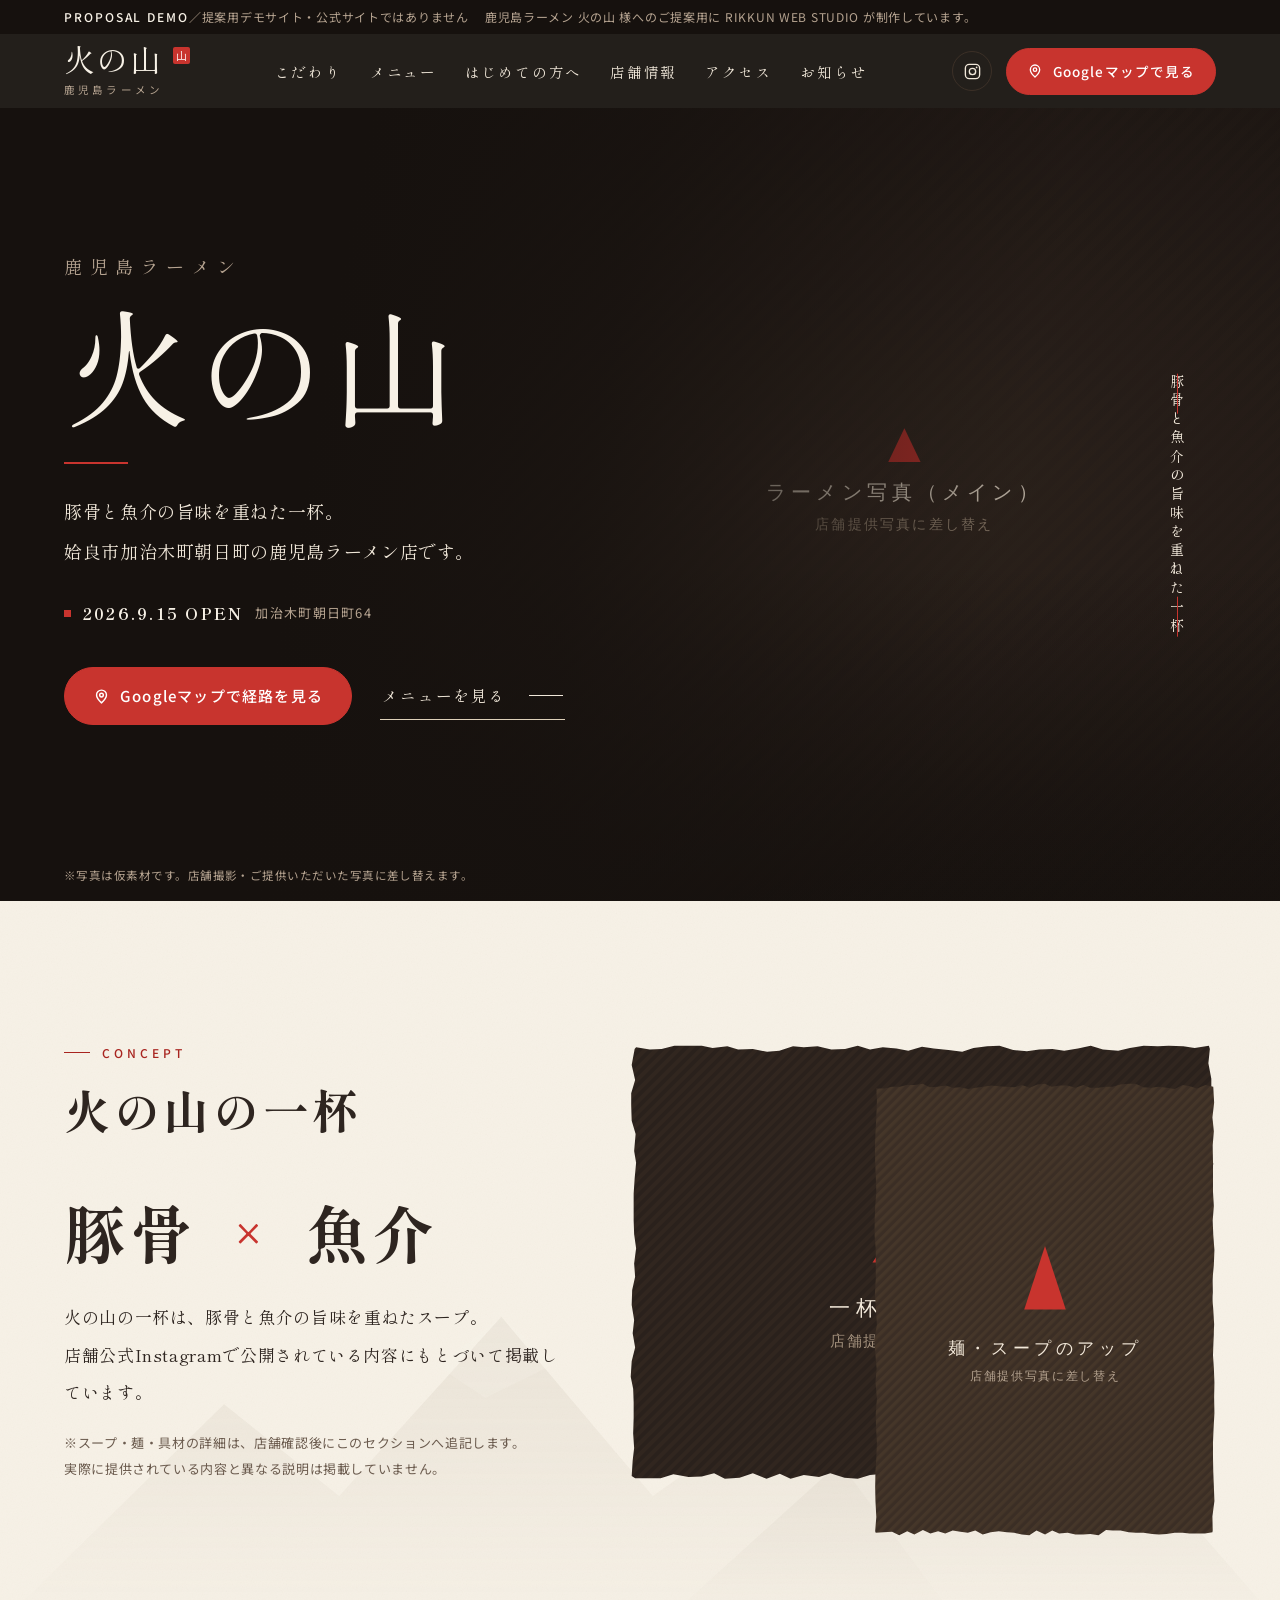
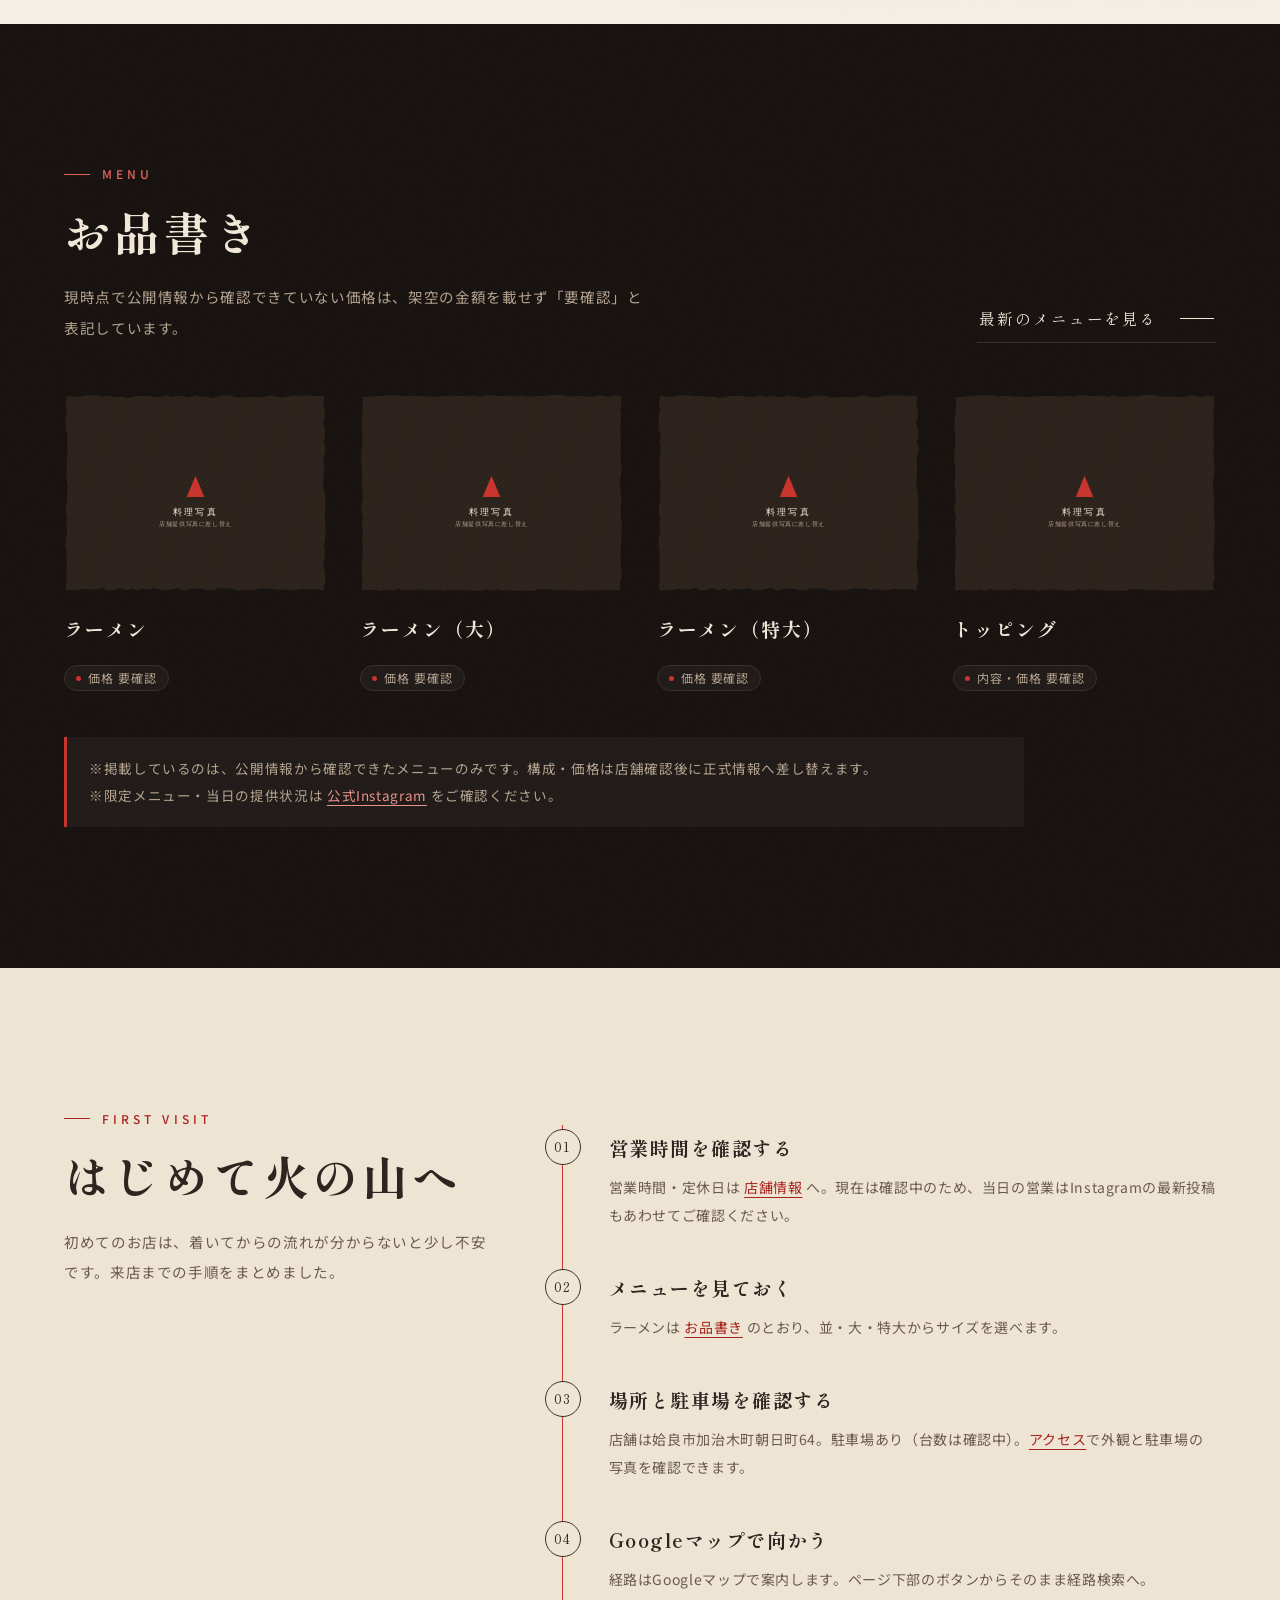
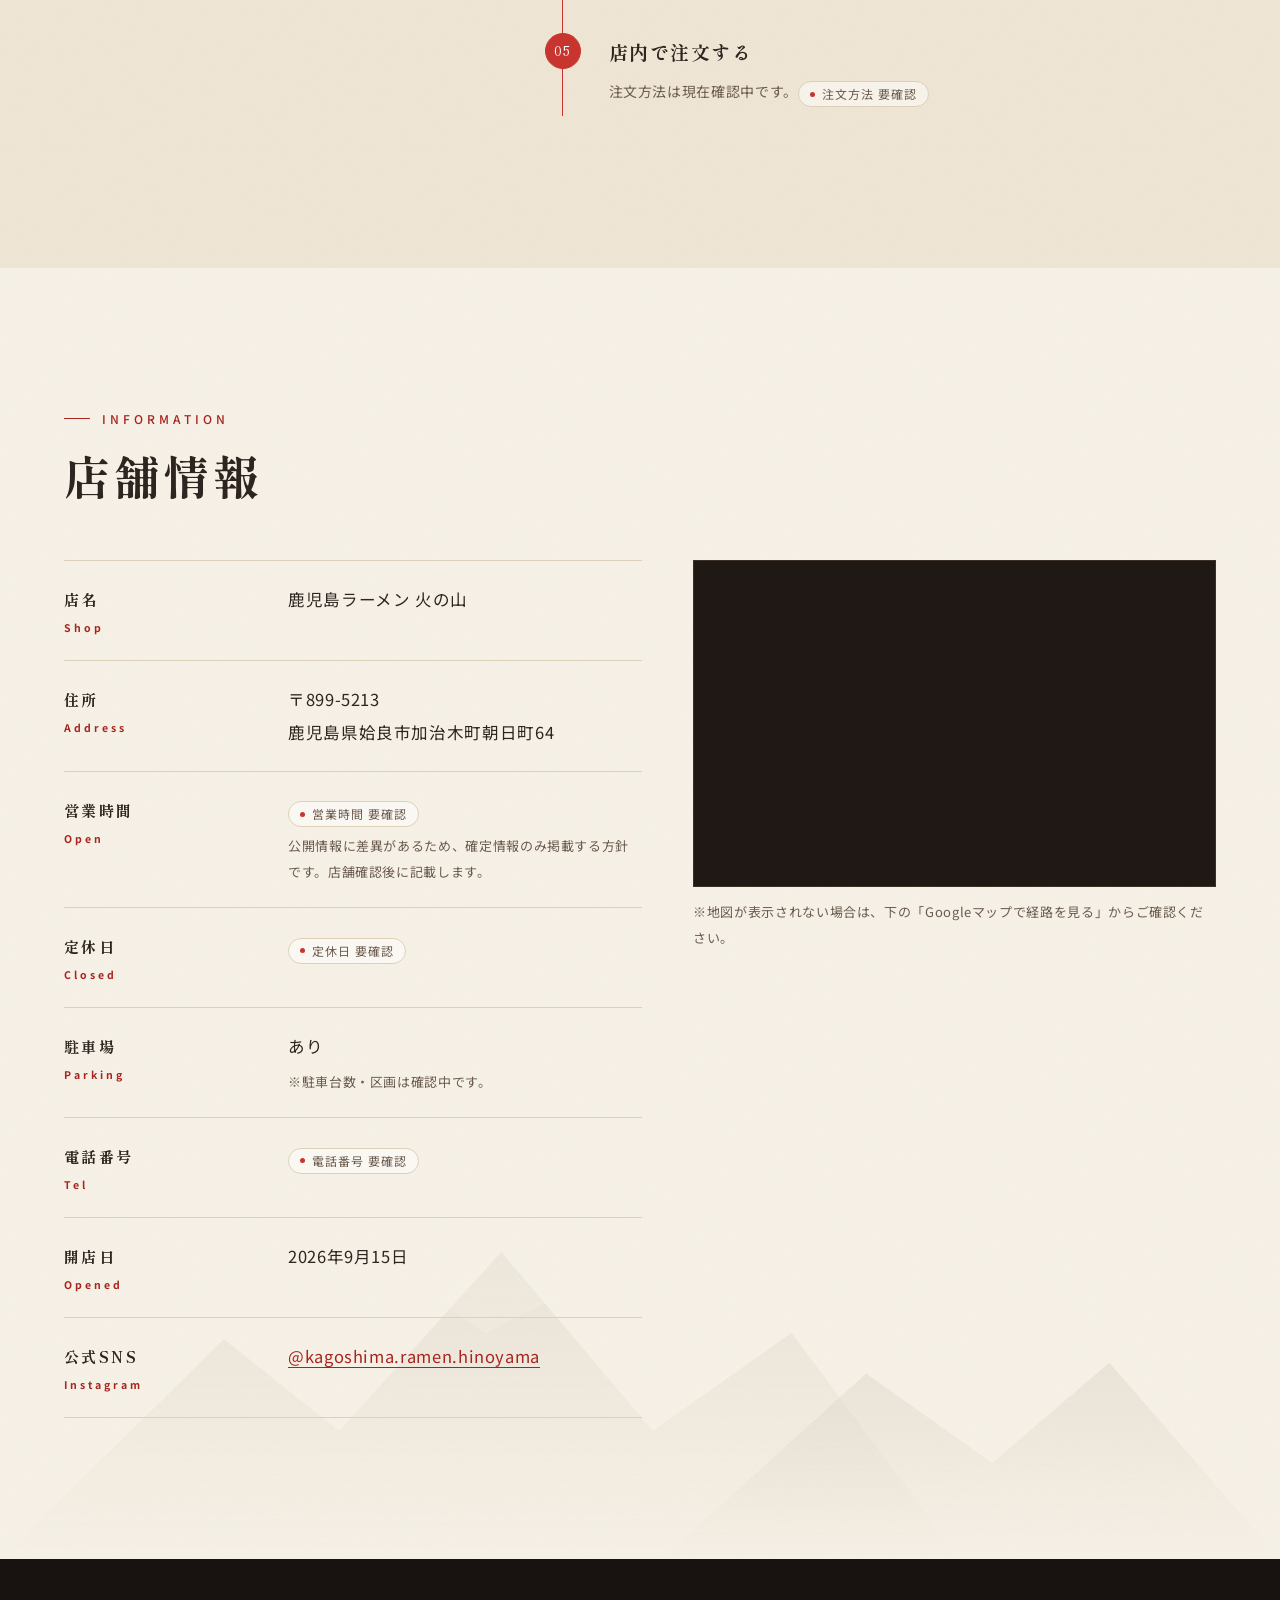
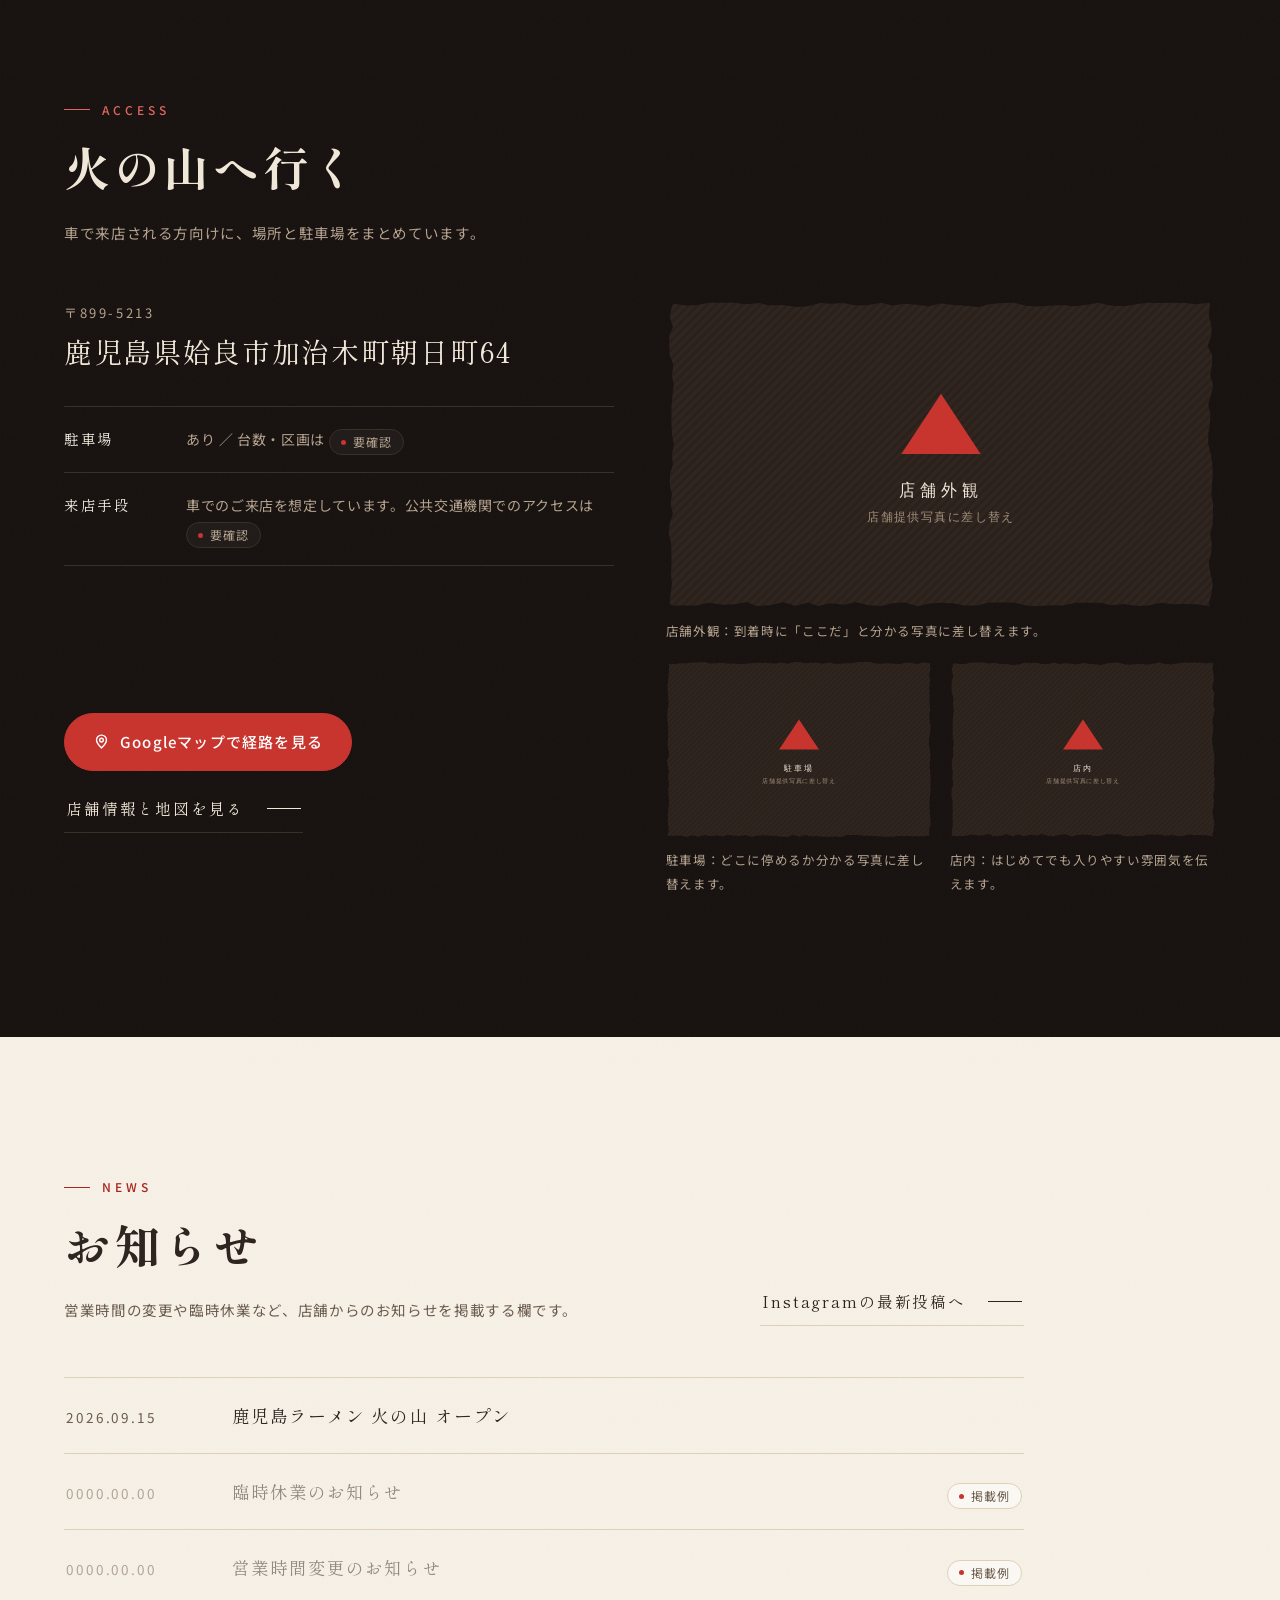
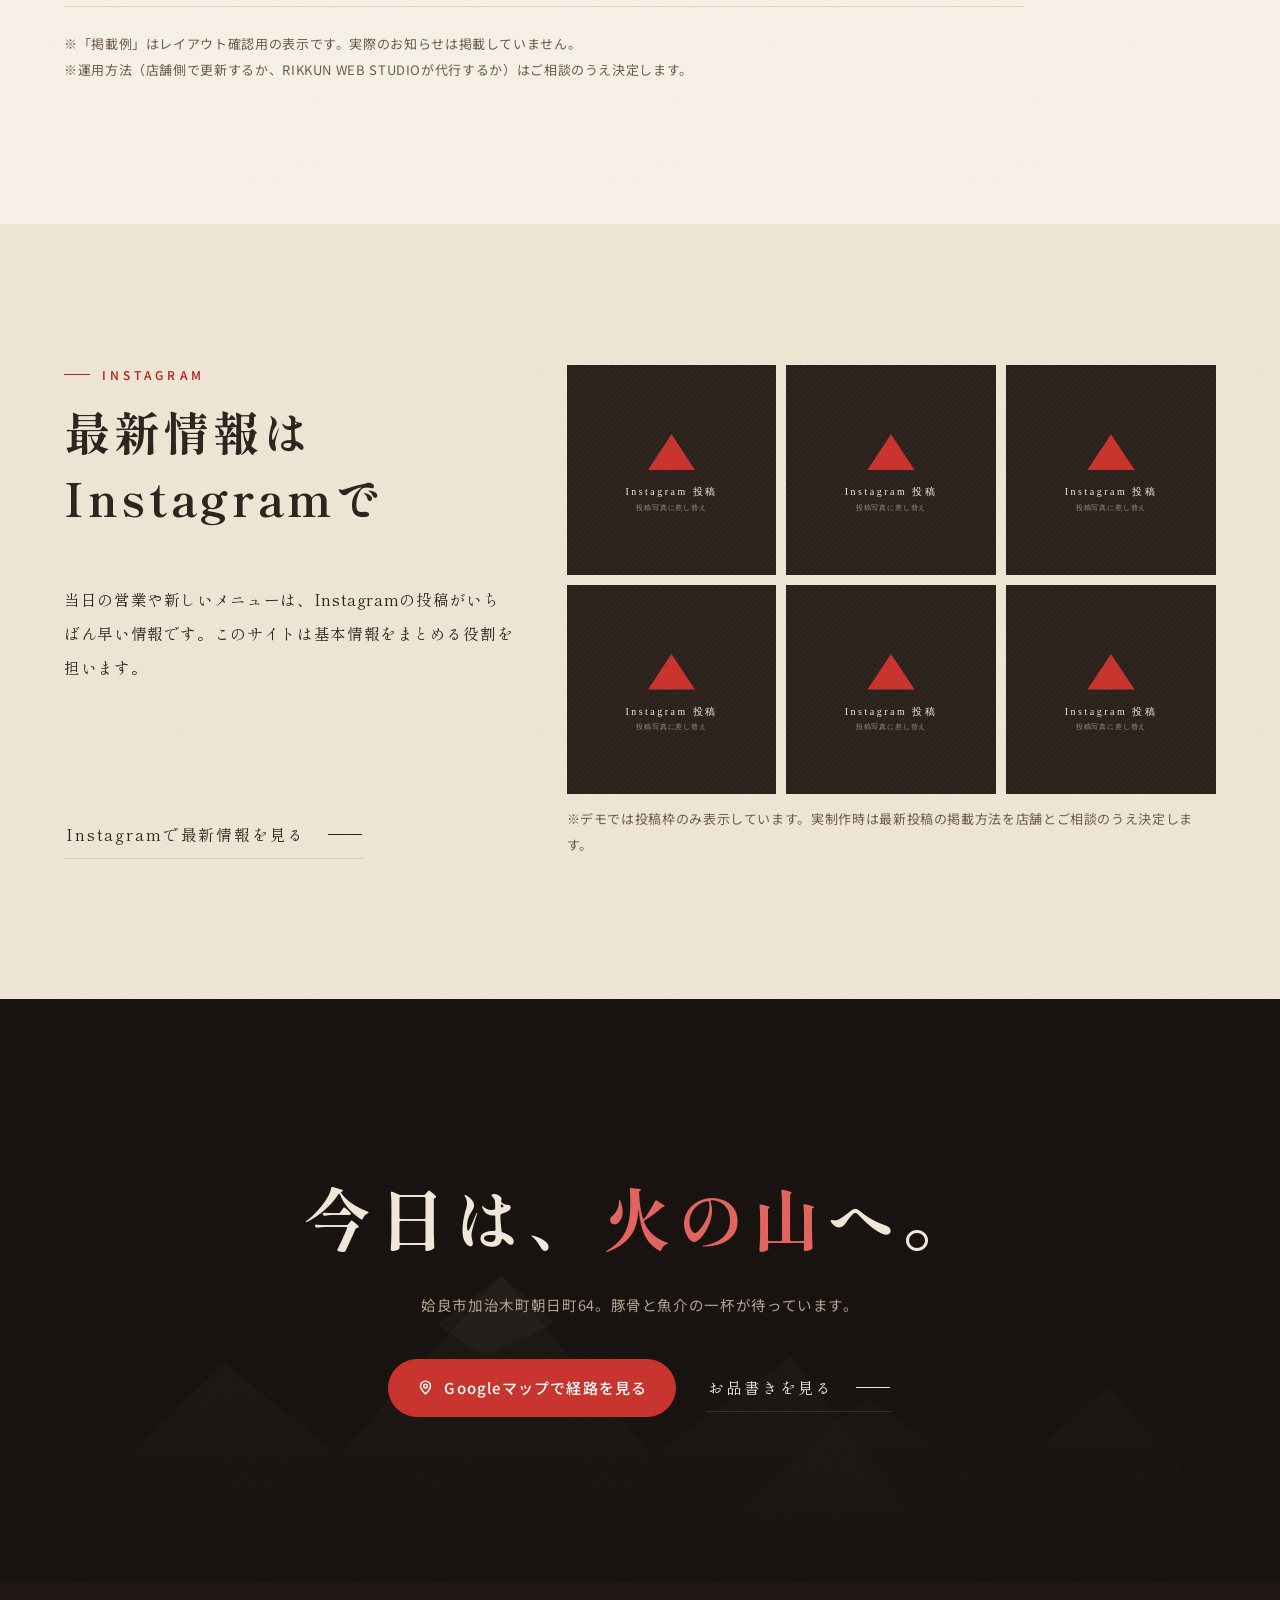
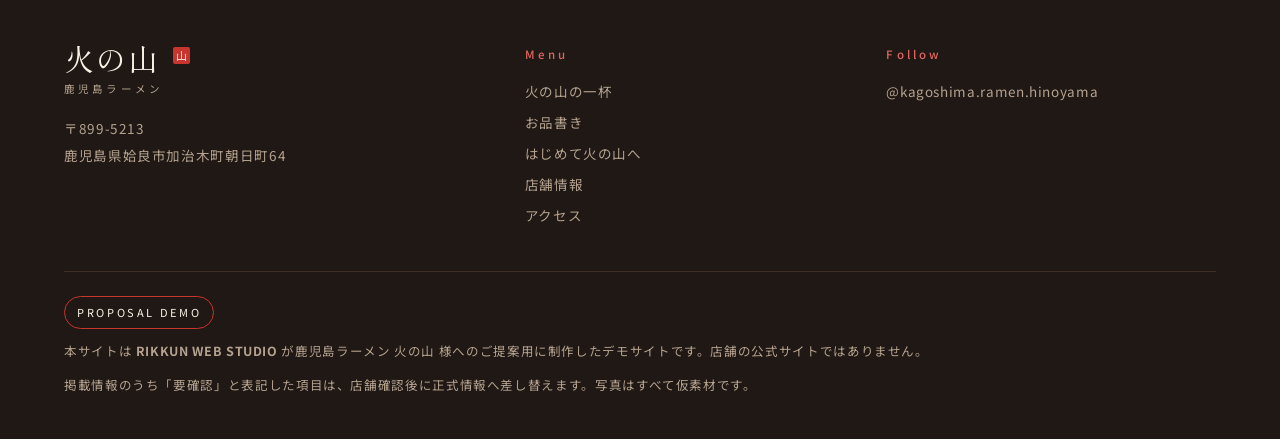
==== commit 5ea5fe7e: "feat: 受領したワイヤーフレームの構成を実装へ反映 ご提供いただいた hinoyama_wireframe_code.zip をセクション構成・導線の 基準として反映。原本と対応表は docs/w" ====
--- a/index.html
+++ b/index.html
@@ -77,11 +77,12 @@
     </a>
 
     <nav class="nav" aria-label="サイト内メニュー">
-      <a href="#ramen">火の山の一杯</a>
+      <a href="#ramen">こだわり</a>
       <a href="#menu">メニュー</a>
       <a href="#first-visit">はじめての方へ</a>
       <a href="#info">店舗情報</a>
       <a href="#access">アクセス</a>
+      <a href="#news">お知らせ</a>
     </nav>
 
     <div class="head-actions">
@@ -136,7 +137,7 @@
     <div class="ramen__grid">
       <div>
         <div class="sec-head" data-reveal>
-          <p class="sec-head__label">The Ramen</p>
+          <p class="sec-head__label">Concept</p>
           <h2 class="sec-head__title" id="ramen-h">火の山の一杯</h2>
         </div>
         <p class="formula" data-reveal data-reveal-delay="1"><span>豚骨</span><span>×</span><span>魚介</span></p>
@@ -164,45 +165,41 @@
      ============================================================= -->
 <section class="menu dark" id="menu" aria-labelledby="menu-h">
   <div class="wrap">
-    <div class="sec-head" data-reveal>
-      <p class="sec-head__label">Menu</p>
-      <h2 class="sec-head__title" id="menu-h">お品書き</h2>
-      <p class="sec-head__lead">現時点で公開情報から確認できていない価格は、架空の金額を載せず「要確認」と表記しています。</p>
-    </div>
-
-    <div class="menu__group" data-reveal>
-      <div class="menu__group-head">
-        <span class="menu__group-jp">ラーメン</span>
-        <span class="menu__group-en">Ramen</span>
-      </div>
-      <div class="menu__item">
-        <span class="menu__name">ラーメン</span>
-        <span class="tbc">価格 要確認</span>
-      </div>
-      <div class="menu__item">
-        <span class="menu__name">ラーメン（大）</span>
-        <span class="tbc">価格 要確認</span>
-      </div>
-      <div class="menu__item">
-        <span class="menu__name">ラーメン（特大）</span>
-        <span class="tbc">価格 要確認</span>
-      </div>
-    </div>
-
-    <div class="menu__group" data-reveal>
-      <div class="menu__group-head">
-        <span class="menu__group-jp">トッピング</span>
-        <span class="menu__group-en">Topping</span>
-      </div>
-      <div class="menu__item">
-        <span class="menu__name">トッピング</span>
-        <span class="tbc">内容・価格 要確認</span>
-      </div>
+    <div class="sec-head sec-head--row" data-reveal>
+      <div>
+        <p class="sec-head__label">Menu</p>
+        <h2 class="sec-head__title" id="menu-h">お品書き</h2>
+        <p class="sec-head__lead">現時点で公開情報から確認できていない価格は、架空の金額を載せず「要確認」と表記しています。</p>
+      </div>
+      <a class="link-arrow" href="https://www.instagram.com/kagoshima.ramen.hinoyama/" target="_blank" rel="noopener">最新のメニューを見る<span class="sr-only">（公式Instagram・新しいタブで開きます）</span></a>
+    </div>
+
+    <div class="menu__grid">
+      <article class="menu-card" data-reveal>
+        <img class="brushed" src="assets/img/ph-dish.svg" width="1200" height="900" loading="lazy" alt="ラーメンの写真（差し替え予定のプレースホルダー）">
+        <h3 class="menu-card__name">ラーメン</h3>
+        <p class="menu-card__price"><span class="tbc">価格 要確認</span></p>
+      </article>
+      <article class="menu-card" data-reveal data-reveal-delay="1">
+        <img class="brushed brushed--2" src="assets/img/ph-dish.svg" width="1200" height="900" loading="lazy" alt="ラーメン（大）の写真（差し替え予定のプレースホルダー）">
+        <h3 class="menu-card__name">ラーメン（大）</h3>
+        <p class="menu-card__price"><span class="tbc">価格 要確認</span></p>
+      </article>
+      <article class="menu-card" data-reveal data-reveal-delay="2">
+        <img class="brushed" src="assets/img/ph-dish.svg" width="1200" height="900" loading="lazy" alt="ラーメン（特大）の写真（差し替え予定のプレースホルダー）">
+        <h3 class="menu-card__name">ラーメン（特大）</h3>
+        <p class="menu-card__price"><span class="tbc">価格 要確認</span></p>
+      </article>
+      <article class="menu-card" data-reveal data-reveal-delay="3">
+        <img class="brushed brushed--2" src="assets/img/ph-dish.svg" width="1200" height="900" loading="lazy" alt="トッピングの写真（差し替え予定のプレースホルダー）">
+        <h3 class="menu-card__name">トッピング</h3>
+        <p class="menu-card__price"><span class="tbc">内容・価格 要確認</span></p>
+      </article>
     </div>
 
     <p class="menu__note" data-reveal>
-      ※メニュー構成・価格は店舗確認後に正式情報へ差し替えます。<br>
-      ※最新の限定メニュー・提供状況は <a href="https://www.instagram.com/kagoshima.ramen.hinoyama/" target="_blank" rel="noopener">公式Instagram</a> をご確認ください。
+      ※掲載しているのは、公開情報から確認できたメニューのみです。構成・価格は店舗確認後に正式情報へ差し替えます。<br>
+      ※限定メニュー・当日の提供状況は <a href="https://www.instagram.com/kagoshima.ramen.hinoyama/" target="_blank" rel="noopener">公式Instagram</a> をご確認ください。
     </p>
   </div>
 </section>
@@ -268,6 +265,7 @@
       <h2 class="sec-head__title" id="info-h">店舗情報</h2>
     </div>
 
+    <div class="info__split">
     <dl class="info__table" data-reveal>
       <div class="info__row">
         <dt class="info__dt">店名<small>Shop</small></dt>
@@ -310,6 +308,17 @@
         </dd>
       </div>
     </dl>
+
+    <div class="info__map" data-reveal data-reveal-delay="1">
+      <div class="map">
+        <iframe
+          title="鹿児島ラーメン 火の山 周辺地図（Googleマップ）"
+          src="https://www.google.com/maps?q=%E9%B9%BF%E5%85%90%E5%B3%B6%E3%83%A9%E3%83%BC%E3%83%A1%E3%83%B3%20%E7%81%AB%E3%81%AE%E5%B1%B1%20%E9%B9%BF%E5%85%90%E5%B3%B6%E7%9C%8C%E5%A7%B6%E8%89%AF%E5%B8%82%E5%8A%A0%E6%B2%BB%E6%9C%A8%E7%94%BA%E6%9C%9D%E6%97%A5%E7%94%BA64&amp;hl=ja&amp;z=17&amp;output=embed"
+          loading="lazy" referrerpolicy="no-referrer-when-downgrade"></iframe>
+      </div>
+      <p class="info__sub">※地図が表示されない場合は、下の「Googleマップで経路を見る」からご確認ください。</p>
+    </div>
+    </div>
   </div>
 </section>
 
@@ -362,20 +371,54 @@
             <svg width="17" height="17" viewBox="0 0 24 24" fill="none" stroke="currentColor" stroke-width="2" aria-hidden="true"><path d="M12 21s7-6.2 7-11a7 7 0 1 0-14 0c0 4.8 7 11 7 11z"/><circle cx="12" cy="10" r="2.6"/></svg>
             Googleマップで経路を見る
           </a>
+          <a class="link-arrow" href="#info">店舗情報と地図を見る</a>
         </div>
-
-        <div class="map" data-reveal data-reveal-delay="2">
-          <iframe
-            title="鹿児島ラーメン 火の山 周辺地図（Googleマップ）"
-            src="https://www.google.com/maps?q=%E9%B9%BF%E5%85%90%E5%B3%B6%E3%83%A9%E3%83%BC%E3%83%A1%E3%83%B3%20%E7%81%AB%E3%81%AE%E5%B1%B1%20%E9%B9%BF%E5%85%90%E5%B3%B6%E7%9C%8C%E5%A7%B6%E8%89%AF%E5%B8%82%E5%8A%A0%E6%B2%BB%E6%9C%A8%E7%94%BA%E6%9C%9D%E6%97%A5%E7%94%BA64&amp;hl=ja&amp;z=17&amp;output=embed"
-            loading="lazy" referrerpolicy="no-referrer-when-downgrade"></iframe>
-        </div>
-      </div>
-    </div>
-  </div>
-</section>
-
-<!-- ===== 07 INSTAGRAM =========================================== -->
+      </div>
+
+    </div>
+  </div>
+</section>
+
+<!-- ===== 07 お知らせ ============================================
+     お知らせ本文は捏造しない。確定情報（2026.9.15 オープン）のみ掲載し、
+     以降は店舗が更新する前提でレイアウト見本を置いている。
+     ============================================================= -->
+<section class="news paper" id="news" aria-labelledby="news-h">
+  <div class="wrap">
+    <div class="sec-head sec-head--row" data-reveal>
+      <div>
+        <p class="sec-head__label">News</p>
+        <h2 class="sec-head__title" id="news-h">お知らせ</h2>
+        <p class="sec-head__lead">営業時間の変更や臨時休業など、店舗からのお知らせを掲載する欄です。</p>
+      </div>
+      <a class="link-arrow" href="https://www.instagram.com/kagoshima.ramen.hinoyama/" target="_blank" rel="noopener">Instagramの最新投稿へ<span class="sr-only">（新しいタブで開きます）</span></a>
+    </div>
+
+    <ol class="news__list" data-reveal>
+      <li class="news__item">
+        <time datetime="2026-09-15">2026.09.15</time>
+        <span class="news__title">鹿児島ラーメン 火の山 オープン</span>
+      </li>
+      <li class="news__item news__item--sample">
+        <time>0000.00.00</time>
+        <span class="news__title">臨時休業のお知らせ</span>
+        <span class="tbc">掲載例</span>
+      </li>
+      <li class="news__item news__item--sample">
+        <time>0000.00.00</time>
+        <span class="news__title">営業時間変更のお知らせ</span>
+        <span class="tbc">掲載例</span>
+      </li>
+    </ol>
+
+    <p class="info__sub news__note" data-reveal>
+      ※「掲載例」はレイアウト確認用の表示です。実際のお知らせは掲載していません。<br>
+      ※運用方法（店舗側で更新するか、RIKKUN WEB STUDIOが代行するか）はご相談のうえ決定します。
+    </p>
+  </div>
+</section>
+
+<!-- ===== 08 INSTAGRAM =========================================== -->
 <section class="ig paper paper--alt" id="instagram" aria-labelledby="ig-h">
   <div class="wrap">
     <div class="ig__split">
@@ -411,7 +454,7 @@
   </div>
 </section>
 
-<!-- ===== 08 最終CTA ============================================= -->
+<!-- ===== 09 最終CTA ============================================= -->
 <section class="final dark" aria-labelledby="final-h">
   <img class="watermark" src="assets/img/mountain.svg" width="1200" height="420" alt="" aria-hidden="true">
   <div class="wrap">
--- a/assets/css/style.css
+++ b/assets/css/style.css
@@ -109,6 +109,10 @@
    02. 見出し・共通パーツ
    -------------------------------------------------------------------------- */
 .sec-head { margin-bottom: clamp(30px, 4vw, 54px); }
+.sec-head--row { display: grid; gap: 20px; }
+@media (min-width: 820px) {
+  .sec-head--row { grid-template-columns: 1fr auto; align-items: end; column-gap: 40px; }
+}
 .sec-head__label {
   display: flex; align-items: center; gap: 12px;
   font-size: 12px; font-weight: 500; letter-spacing: .34em;
@@ -353,25 +357,36 @@
    07. MENU
    -------------------------------------------------------------------------- */
 .menu { padding-block: var(--sec-y); }
-.menu__group { max-width: 940px; }
-.menu__group + .menu__group { margin-top: clamp(40px, 5vw, 64px); }
-.menu__group-head { display: flex; align-items: baseline; gap: 16px; padding-bottom: 12px; }
-.menu__group-jp {
-  font-family: var(--font-min); font-size: clamp(19px, 2.6vw, 24px); font-weight: 700; letter-spacing: .14em;
-}
-.menu__group-en { font-size: 11.5px; letter-spacing: .3em; color: var(--red-ink); }
-.menu__item {
-  display: grid; grid-template-columns: 1fr auto; gap: 6px 18px; align-items: center;
-  padding: 19px 0; border-top: 1px solid var(--line);
-}
-.menu__item:last-child { border-bottom: 1px solid var(--line); }
-.menu__name { font-family: var(--font-min); font-size: clamp(16.5px, 2.2vw, 20px); letter-spacing: .08em; }
+.menu__grid { display: grid; gap: clamp(20px, 2.6vw, 34px); grid-template-columns: repeat(2, minmax(0, 1fr)); }
+@media (min-width: 880px) { .menu__grid { grid-template-columns: repeat(4, minmax(0, 1fr)); } }
+.menu-card img { width: 100%; aspect-ratio: 4 / 3; object-fit: cover; }
+.menu-card__name {
+  margin-top: 18px; font-family: var(--font-min); font-weight: 700;
+  font-size: clamp(16px, 2.2vw, 19px); letter-spacing: .1em;
+}
+.menu-card__price { margin-top: 10px; }
 .menu__note {
-  margin-top: 30px; max-width: 940px; padding: 18px 22px;
+  margin-top: clamp(30px, 4vw, 46px); max-width: 960px; padding: 18px 22px;
   background: rgba(255, 255, 255, .55); border-left: 3px solid var(--red);
   font-size: 13.5px; line-height: 2; color: var(--text-mute);
 }
 .menu__note a { color: var(--red-ink); text-underline-offset: 4px; }
+
+/* --------------------------------------------------------------------------
+   07b. NEWS（お知らせ）
+   -------------------------------------------------------------------------- */
+.news { padding-block: var(--sec-y); }
+.news .sec-head--row, .news__list, .news__note { max-width: 960px; }
+.news__item {
+  display: grid; gap: 4px 26px; align-items: baseline;
+  padding: 20px 2px; border-top: 1px solid var(--line);
+}
+.news__item:last-child { border-bottom: 1px solid var(--line); }
+@media (min-width: 640px) { .news__item { grid-template-columns: 140px 1fr auto; } }
+.news__item time { font-size: 13.5px; letter-spacing: .14em; color: var(--text-mute); }
+.news__title { font-family: var(--font-min); font-size: clamp(15.5px, 2vw, 17.5px); letter-spacing: .06em; }
+.news__item--sample time, .news__item--sample .news__title { opacity: .5; }
+.news__note { margin-top: 24px; }
 
 /* 墨地のときの罫・補足の調整 */
 .dark .menu__item { border-color: var(--line-dark); }
@@ -414,7 +429,10 @@
    09. 店舗情報
    -------------------------------------------------------------------------- */
 .info { padding-block: var(--sec-y); }
-.info__table { max-width: 940px; }
+.info__split { display: grid; gap: clamp(28px, 4vw, 52px); align-items: start; }
+@media (min-width: 1000px) { .info__split { grid-template-columns: minmax(0, 1.05fr) minmax(0, .95fr); } }
+.info__map .map { margin-top: 0; }
+.info__map .info__sub { margin-top: 12px; }
 .info__row { display: grid; gap: 4px 28px; padding: 22px 0; border-top: 1px solid var(--line); }
 .info__row:last-child { border-bottom: 1px solid var(--line); }
 @media (min-width: 720px) { .info__row { grid-template-columns: 196px 1fr; align-items: baseline; } }
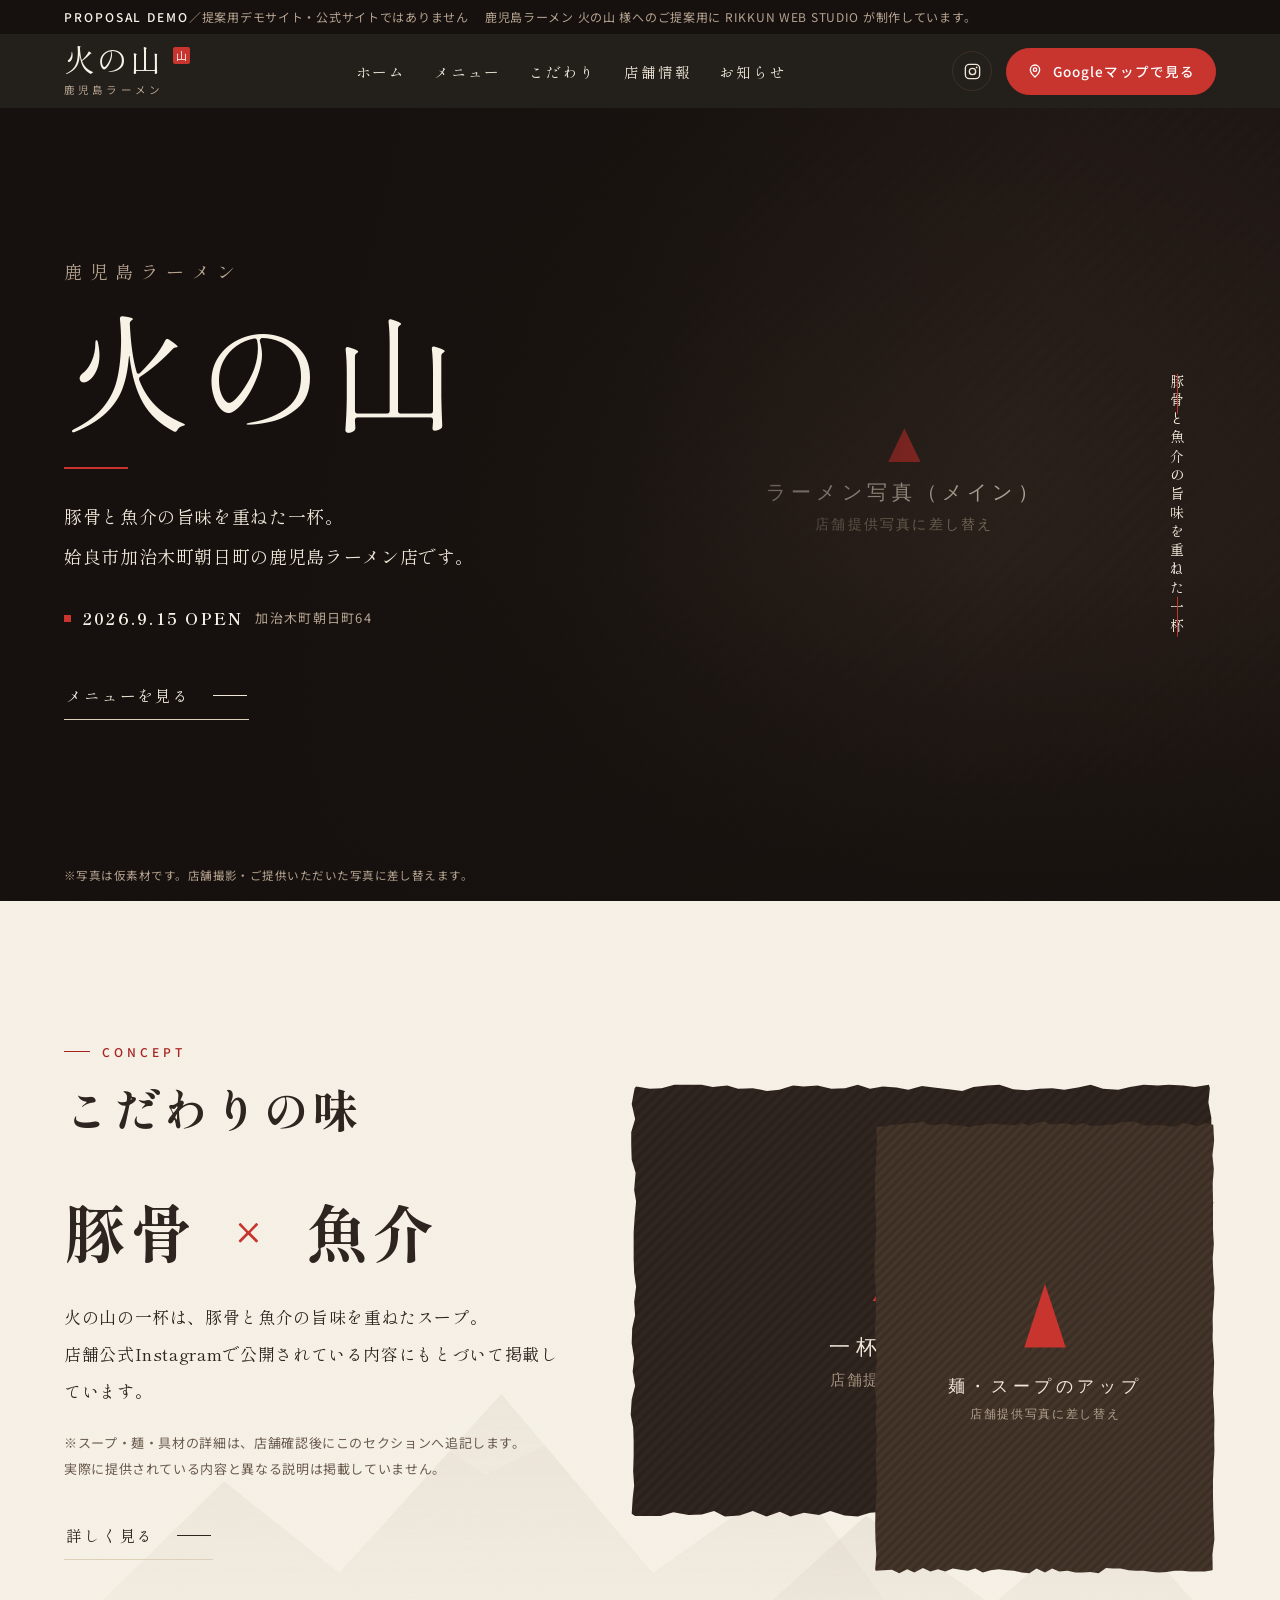
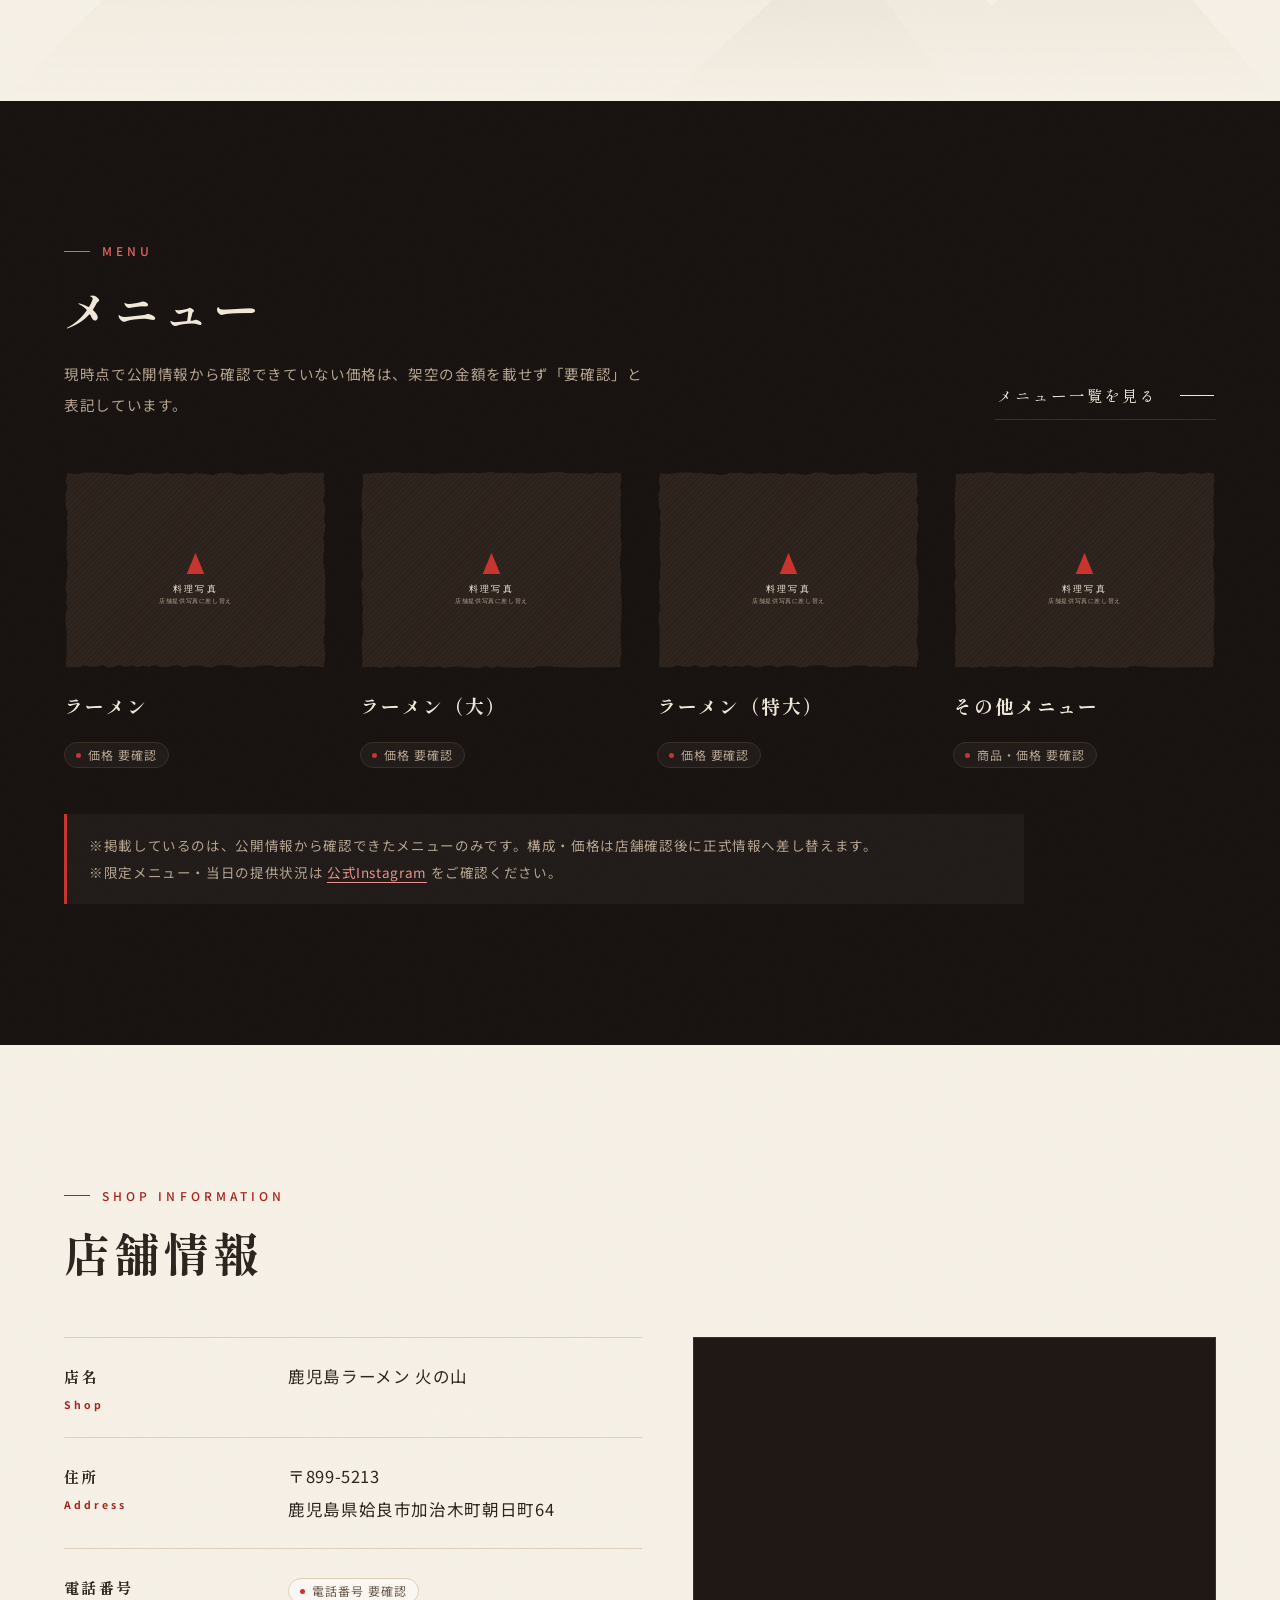
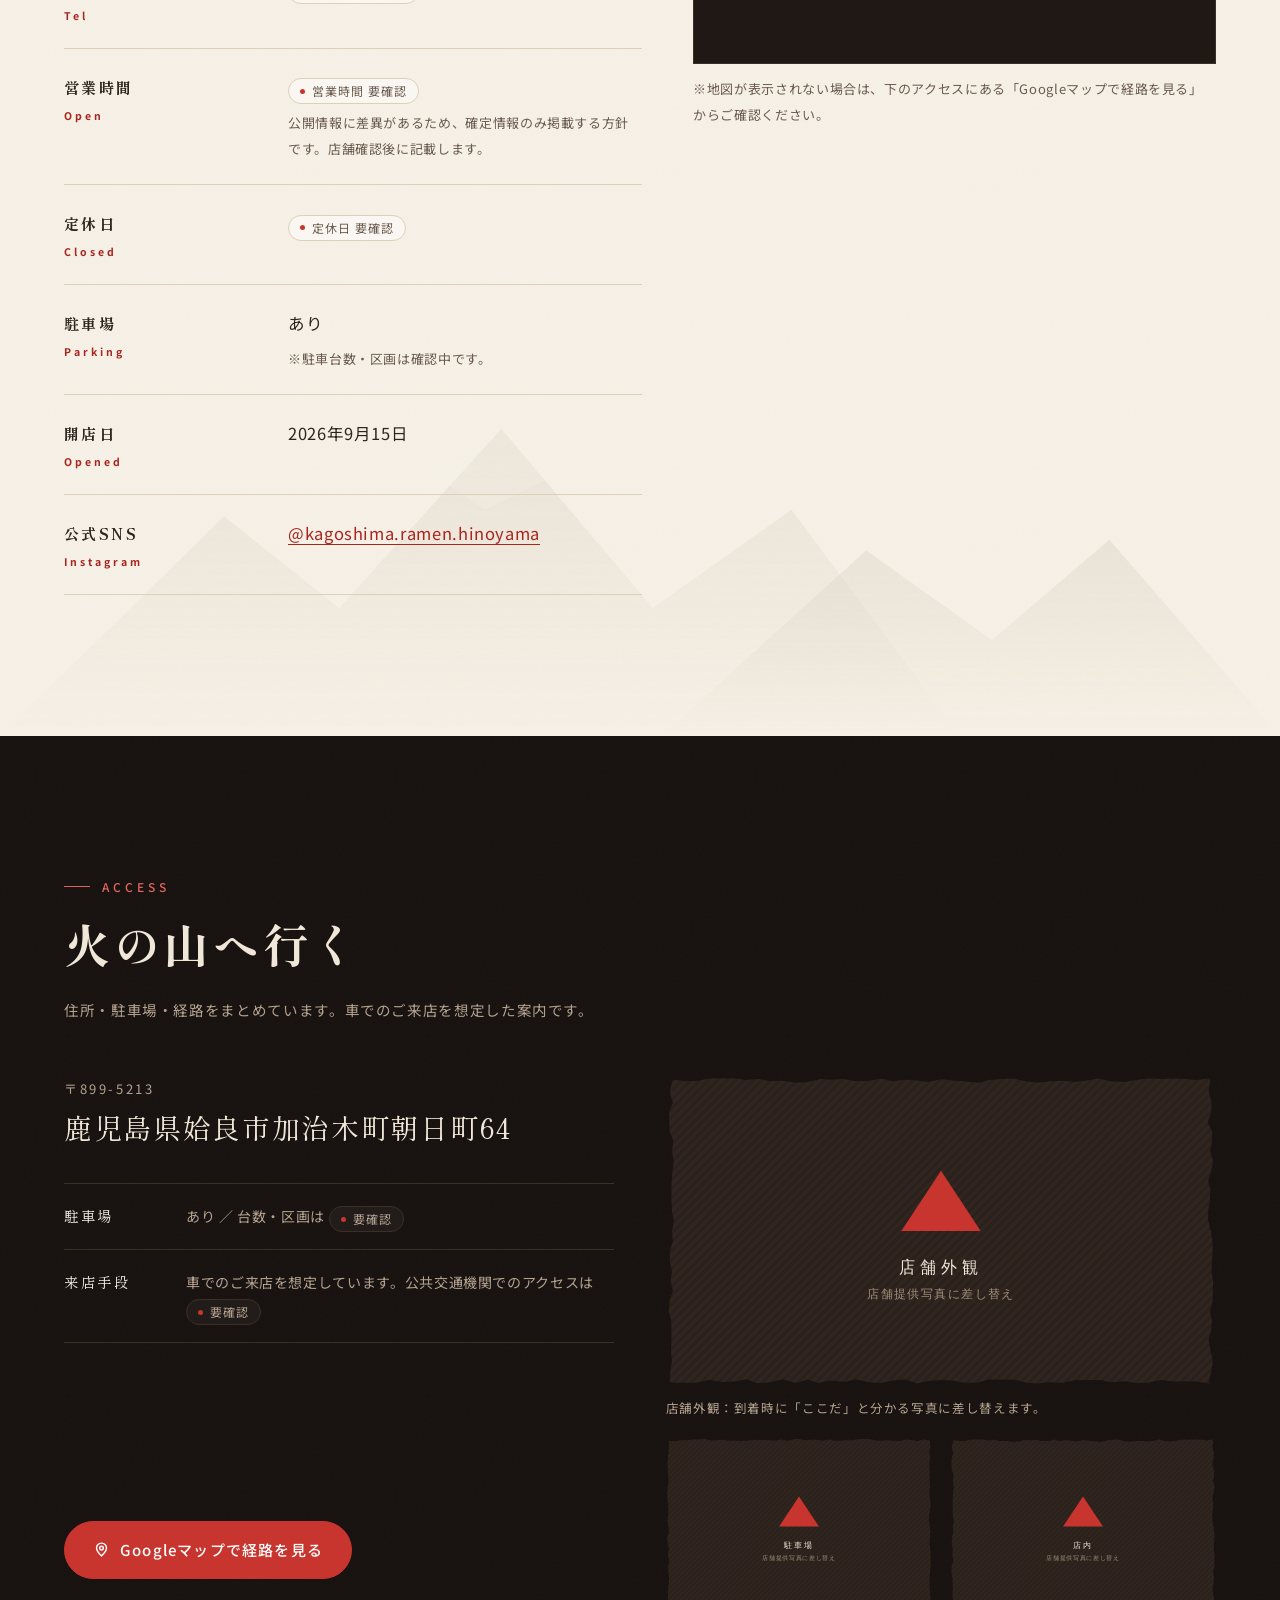
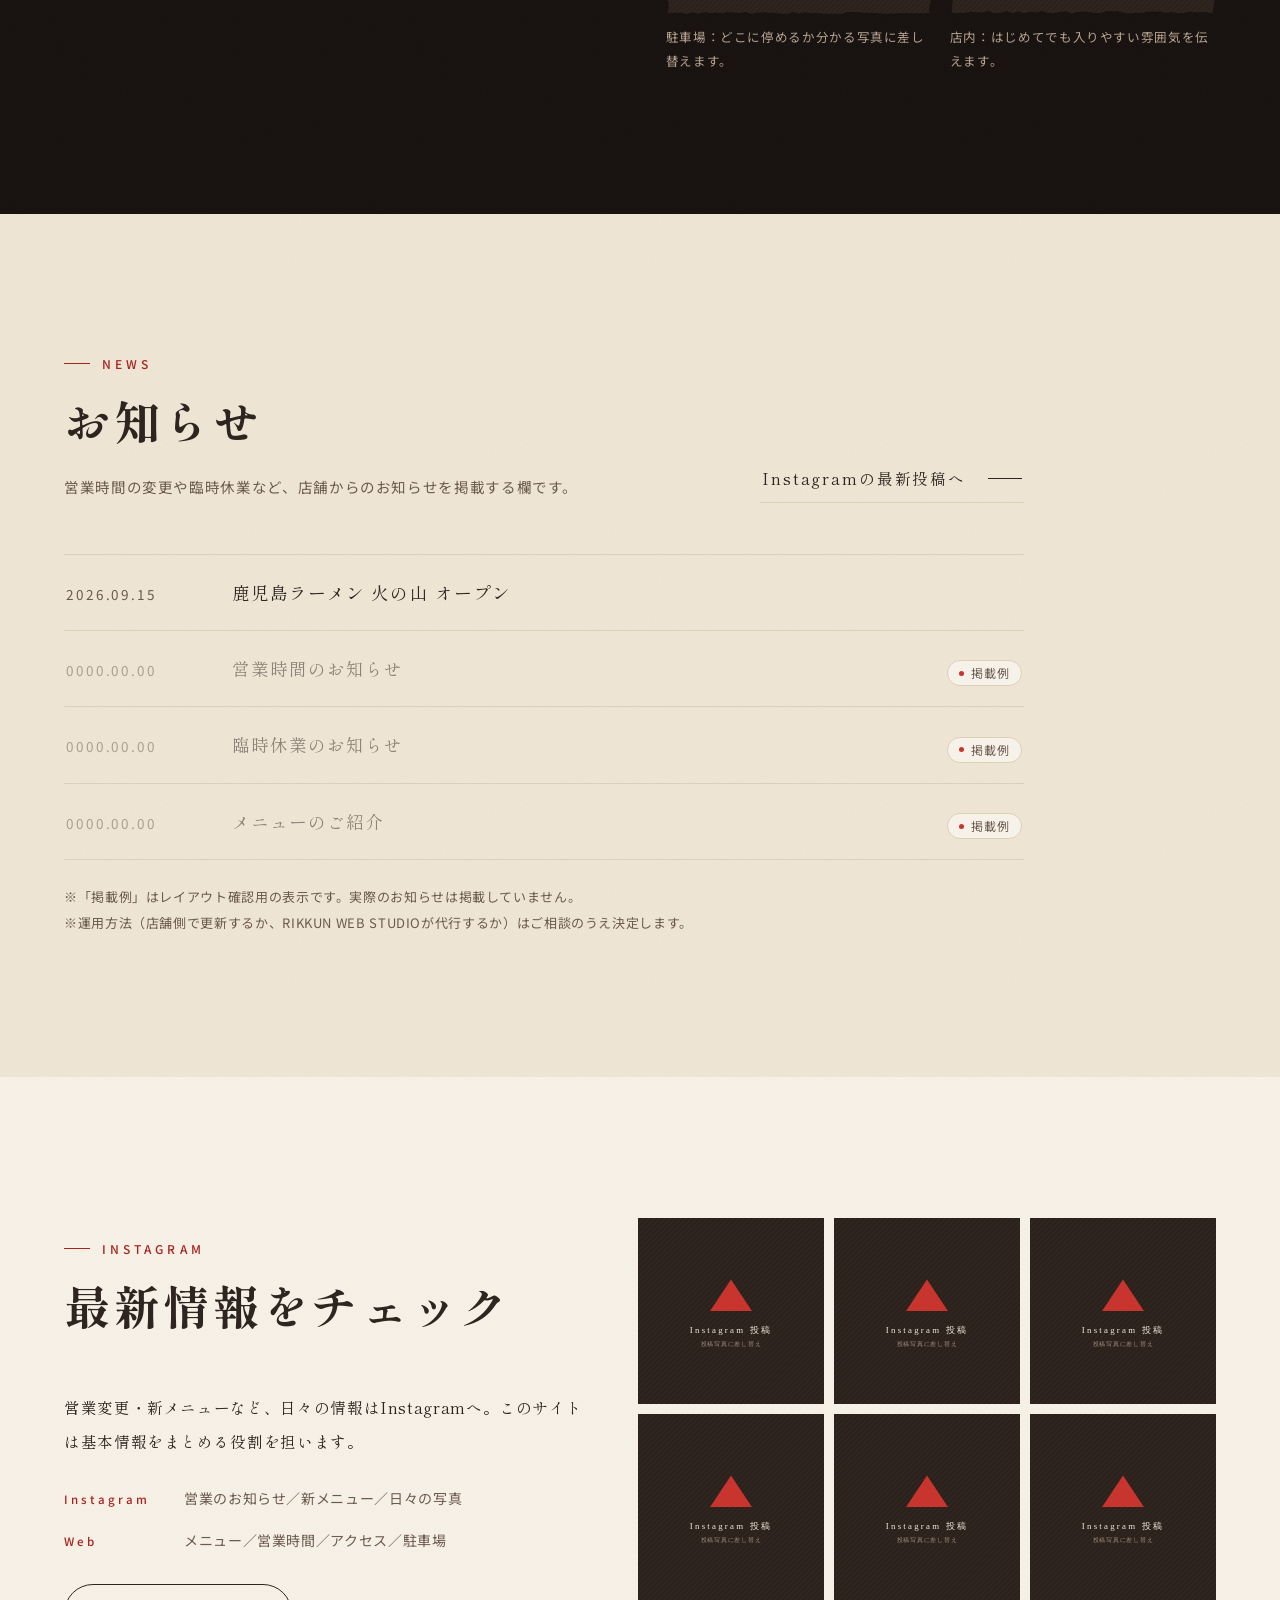
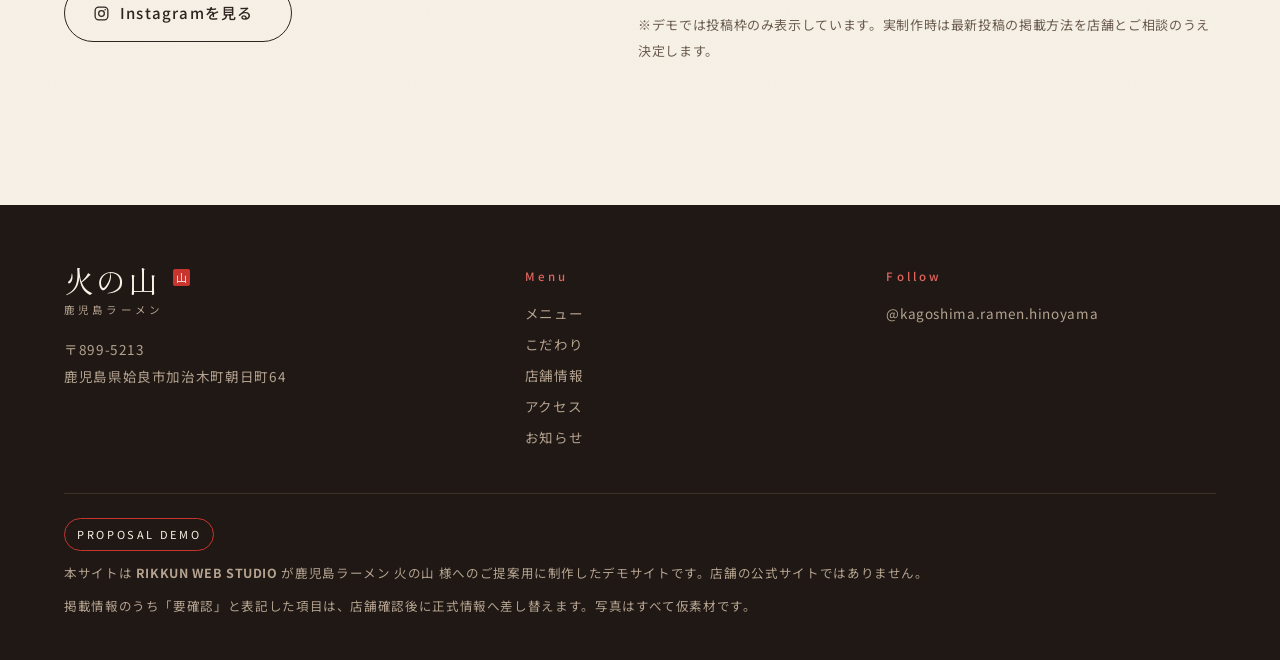
==== commit 0a92635f: "refactor: セクション構成と導線をワイヤーフレーム基準に統一 ワイヤーフレームを情報設計・セクション構成・導線の基準とし、 実装側で独自に追加していた要素を外して1対1で対応させた。  構成：" ====
--- a/index.html
+++ b/index.html
@@ -7,6 +7,11 @@
 <!-- ==========================================================================
      鹿児島ラーメン 火の山 ｜ 提案用デモサイト（PROPOSAL DEMO）
      制作：RIKKUN WEB STUDIO
+
+     セクション構成・情報設計・導線は、ご提供いただいたワイヤーフレーム
+     （docs/wireframe/ に原本を保存）を基準にしている。
+     HERO → CONCEPT → MENU → SHOP INFORMATION → ACCESS → NEWS → INSTAGRAM → FOOTER
+
      ※本サイトは営業提案用のデモであり、店舗の公式サイトではありません。
      ※「要確認」と表記した情報は店舗確認後に正式情報へ差し替えます。
         差し替え箇所の一覧は docs/CONTENT-STATUS.md を参照。
@@ -77,11 +82,10 @@
     </a>
 
     <nav class="nav" aria-label="サイト内メニュー">
-      <a href="#ramen">こだわり</a>
+      <a href="#top">ホーム</a>
       <a href="#menu">メニュー</a>
-      <a href="#first-visit">はじめての方へ</a>
-      <a href="#info">店舗情報</a>
-      <a href="#access">アクセス</a>
+      <a href="#concept">こだわり</a>
+      <a href="#shop">店舗情報</a>
       <a href="#news">お知らせ</a>
     </nav>
 
@@ -89,7 +93,7 @@
       <a class="icon-link" href="https://www.instagram.com/kagoshima.ramen.hinoyama/" target="_blank" rel="noopener" aria-label="公式Instagram（新しいタブで開きます）">
         <svg width="19" height="19" viewBox="0 0 24 24" fill="none" stroke="currentColor" stroke-width="1.7" aria-hidden="true"><rect x="3" y="3" width="18" height="18" rx="5"/><circle cx="12" cy="12" r="4"/><circle cx="17.2" cy="6.8" r="1.1" fill="currentColor" stroke="none"/></svg>
       </a>
-      <a class="btn btn--primary" href="https://www.google.com/maps/dir/?api=1&amp;destination=%E9%B9%BF%E5%85%90%E5%B3%B6%E3%83%A9%E3%83%BC%E3%83%A1%E3%83%B3%20%E7%81%AB%E3%81%AE%E5%B1%B1%20%E9%B9%BF%E5%85%90%E5%B3%B6%E7%9C%8C%E5%A7%B6%E8%89%AF%E5%B8%82%E5%8A%A0%E6%B2%BB%E6%9C%A8%E7%94%BA%E6%9C%9D%E6%97%A5%E7%94%BA64" target="_blank" rel="noopener">
+      <a class="btn btn--primary" href="#access">
         <svg width="16" height="16" viewBox="0 0 24 24" fill="none" stroke="currentColor" stroke-width="2" aria-hidden="true"><path d="M12 21s7-6.2 7-11a7 7 0 1 0-14 0c0 4.8 7 11 7 11z"/><circle cx="12" cy="10" r="2.6"/></svg>
         <span class="btn__label">Googleマップで見る</span>
       </a>
@@ -119,10 +123,6 @@
     <p class="hero__open"><i></i><b>2026.9.15 OPEN</b><span>加治木町朝日町64</span></p>
 
     <div class="hero__cta">
-      <a class="btn btn--primary" href="https://www.google.com/maps/dir/?api=1&amp;destination=%E9%B9%BF%E5%85%90%E5%B3%B6%E3%83%A9%E3%83%BC%E3%83%A1%E3%83%B3%20%E7%81%AB%E3%81%AE%E5%B1%B1%20%E9%B9%BF%E5%85%90%E5%B3%B6%E7%9C%8C%E5%A7%B6%E8%89%AF%E5%B8%82%E5%8A%A0%E6%B2%BB%E6%9C%A8%E7%94%BA%E6%9C%9D%E6%97%A5%E7%94%BA64" target="_blank" rel="noopener">
-        <svg width="17" height="17" viewBox="0 0 24 24" fill="none" stroke="currentColor" stroke-width="2" aria-hidden="true"><path d="M12 21s7-6.2 7-11a7 7 0 1 0-14 0c0 4.8 7 11 7 11z"/><circle cx="12" cy="10" r="2.6"/></svg>
-        Googleマップで経路を見る
-      </a>
       <a class="link-arrow" href="#menu">メニューを見る</a>
     </div>
   </div>
@@ -130,15 +130,15 @@
   <p class="hero__caption">※写真は仮素材です。店舗撮影・ご提供いただいた写真に差し替えます。</p>
 </section>
 
-<!-- ===== 02 火の山の一杯 ======================================== -->
-<section class="ramen paper" id="ramen" aria-labelledby="ramen-h">
+<!-- ===== 02 CONCEPT ============================================= -->
+<section class="ramen paper" id="concept" aria-labelledby="concept-h">
   <img class="watermark" src="assets/img/mountain.svg" width="1200" height="420" alt="" aria-hidden="true">
   <div class="wrap">
     <div class="ramen__grid">
       <div>
         <div class="sec-head" data-reveal>
           <p class="sec-head__label">Concept</p>
-          <h2 class="sec-head__title" id="ramen-h">火の山の一杯</h2>
+          <h2 class="sec-head__title" id="concept-h">こだわりの味</h2>
         </div>
         <p class="formula" data-reveal data-reveal-delay="1"><span>豚骨</span><span>×</span><span>魚介</span></p>
         <p class="ramen__body" data-reveal data-reveal-delay="2">
@@ -149,6 +149,9 @@
           ※スープ・麺・具材の詳細は、店舗確認後にこのセクションへ追記します。<br>
           実際に提供されている内容と異なる説明は掲載していません。
         </p>
+        <p class="ramen__link" data-reveal data-reveal-delay="3">
+          <a class="link-arrow" href="#shop">詳しく見る</a>
+        </p>
       </div>
 
       <div class="ramen__media">
@@ -161,20 +164,21 @@
 
 <!-- ===== 03 MENU ================================================
      価格が判明したら .tbc を価格テキストへ置き換えるだけで差し替えできる。
-     例： <span class="tbc">価格 要確認</span> → <span class="menu__price">￥000</span>
+     例： <span class="tbc">価格 要確認</span> → ￥000
+     メニューが追加で確認できた場合は article.menu-card を増やす。
      ============================================================= -->
 <section class="menu dark" id="menu" aria-labelledby="menu-h">
   <div class="wrap">
     <div class="sec-head sec-head--row" data-reveal>
       <div>
         <p class="sec-head__label">Menu</p>
-        <h2 class="sec-head__title" id="menu-h">お品書き</h2>
+        <h2 class="sec-head__title" id="menu-h">メニュー</h2>
         <p class="sec-head__lead">現時点で公開情報から確認できていない価格は、架空の金額を載せず「要確認」と表記しています。</p>
       </div>
-      <a class="link-arrow" href="https://www.instagram.com/kagoshima.ramen.hinoyama/" target="_blank" rel="noopener">最新のメニューを見る<span class="sr-only">（公式Instagram・新しいタブで開きます）</span></a>
-    </div>
-
-    <div class="menu__grid">
+      <a class="link-arrow" href="#menu-list">メニュー一覧を見る</a>
+    </div>
+
+    <div class="menu__grid" id="menu-list">
       <article class="menu-card" data-reveal>
         <img class="brushed" src="assets/img/ph-dish.svg" width="1200" height="900" loading="lazy" alt="ラーメンの写真（差し替え予定のプレースホルダー）">
         <h3 class="menu-card__name">ラーメン</h3>
@@ -191,9 +195,9 @@
         <p class="menu-card__price"><span class="tbc">価格 要確認</span></p>
       </article>
       <article class="menu-card" data-reveal data-reveal-delay="3">
-        <img class="brushed brushed--2" src="assets/img/ph-dish.svg" width="1200" height="900" loading="lazy" alt="トッピングの写真（差し替え予定のプレースホルダー）">
-        <h3 class="menu-card__name">トッピング</h3>
-        <p class="menu-card__price"><span class="tbc">内容・価格 要確認</span></p>
+        <img class="brushed brushed--2" src="assets/img/ph-dish.svg" width="1200" height="900" loading="lazy" alt="その他メニューの写真（差し替え予定のプレースホルダー）">
+        <h3 class="menu-card__name">その他メニュー</h3>
+        <p class="menu-card__price"><span class="tbc">商品・価格 要確認</span></p>
       </article>
     </div>
 
@@ -204,131 +208,79 @@
   </div>
 </section>
 
-<!-- ===== 04 はじめて火の山へ ==================================== -->
-<section class="first paper paper--alt" id="first-visit" aria-labelledby="first-h">
-  <div class="wrap">
-    <div class="first__grid">
-      <div class="sec-head" data-reveal>
-        <p class="sec-head__label">First Visit</p>
-        <h2 class="sec-head__title" id="first-h">はじめて火の山へ</h2>
-        <p class="sec-head__lead">初めてのお店は、着いてからの流れが分からないと少し不安です。来店までの手順をまとめました。</p>
-      </div>
-
-      <ol class="steps" data-steps>
-        <span class="steps__fill" data-steps-fill aria-hidden="true"></span>
-        <li class="step" data-reveal>
-          <span class="step__no">01</span>
-          <div>
-            <h3 class="step__title">営業時間を確認する</h3>
-            <p class="step__text">営業時間・定休日は <a href="#info">店舗情報</a> へ。現在は確認中のため、当日の営業はInstagramの最新投稿もあわせてご確認ください。</p>
-          </div>
-        </li>
-        <li class="step" data-reveal data-reveal-delay="1">
-          <span class="step__no">02</span>
-          <div>
-            <h3 class="step__title">メニューを見ておく</h3>
-            <p class="step__text">ラーメンは <a href="#menu">お品書き</a> のとおり、並・大・特大からサイズを選べます。</p>
-          </div>
-        </li>
-        <li class="step" data-reveal data-reveal-delay="2">
-          <span class="step__no">03</span>
-          <div>
-            <h3 class="step__title">場所と駐車場を確認する</h3>
-            <p class="step__text">店舗は姶良市加治木町朝日町64。駐車場あり（台数は確認中）。<a href="#access">アクセス</a>で外観と駐車場の写真を確認できます。</p>
-          </div>
-        </li>
-        <li class="step" data-reveal>
-          <span class="step__no">04</span>
-          <div>
-            <h3 class="step__title">Googleマップで向かう</h3>
-            <p class="step__text">経路はGoogleマップで案内します。ページ下部のボタンからそのまま経路検索へ。</p>
-          </div>
-        </li>
-        <li class="step" data-reveal data-reveal-delay="1">
-          <span class="step__no">05</span>
-          <div>
-            <h3 class="step__title">店内で注文する</h3>
-            <p class="step__text">注文方法は現在確認中です。<span class="tbc">注文方法 要確認</span></p>
-          </div>
-        </li>
-      </ol>
-    </div>
-  </div>
-</section>
-
-<!-- ===== 05 店舗情報 ============================================ -->
-<section class="info paper" id="info" aria-labelledby="info-h">
+<!-- ===== 04 SHOP INFORMATION ==================================== -->
+<section class="info paper" id="shop" aria-labelledby="shop-h">
   <img class="watermark" src="assets/img/mountain.svg" width="1200" height="420" alt="" aria-hidden="true">
   <div class="wrap">
     <div class="sec-head" data-reveal>
-      <p class="sec-head__label">Information</p>
-      <h2 class="sec-head__title" id="info-h">店舗情報</h2>
+      <p class="sec-head__label">Shop Information</p>
+      <h2 class="sec-head__title" id="shop-h">店舗情報</h2>
     </div>
 
     <div class="info__split">
-    <dl class="info__table" data-reveal>
-      <div class="info__row">
-        <dt class="info__dt">店名<small>Shop</small></dt>
-        <dd class="info__dd">鹿児島ラーメン 火の山</dd>
-      </div>
-      <div class="info__row">
-        <dt class="info__dt">住所<small>Address</small></dt>
-        <dd class="info__dd"><p>〒899-5213<br>鹿児島県姶良市加治木町朝日町64</p></dd>
-      </div>
-      <div class="info__row">
-        <dt class="info__dt">営業時間<small>Open</small></dt>
-        <dd class="info__dd">
-          <p><span class="tbc">営業時間 要確認</span></p>
-          <p class="info__sub">公開情報に差異があるため、確定情報のみ掲載する方針です。店舗確認後に記載します。</p>
-        </dd>
-      </div>
-      <div class="info__row">
-        <dt class="info__dt">定休日<small>Closed</small></dt>
-        <dd class="info__dd"><p><span class="tbc">定休日 要確認</span></p></dd>
-      </div>
-      <div class="info__row">
-        <dt class="info__dt">駐車場<small>Parking</small></dt>
-        <dd class="info__dd">
-          <p>あり</p>
-          <p class="info__sub">※駐車台数・区画は確認中です。</p>
-        </dd>
-      </div>
-      <div class="info__row">
-        <dt class="info__dt">電話番号<small>Tel</small></dt>
-        <dd class="info__dd"><p><span class="tbc">電話番号 要確認</span></p></dd>
-      </div>
-      <div class="info__row">
-        <dt class="info__dt">開店日<small>Opened</small></dt>
-        <dd class="info__dd"><p>2026年9月15日</p></dd>
-      </div>
-      <div class="info__row">
-        <dt class="info__dt">公式SNS<small>Instagram</small></dt>
-        <dd class="info__dd">
-          <a class="info__ig" href="https://www.instagram.com/kagoshima.ramen.hinoyama/" target="_blank" rel="noopener">@kagoshima.ramen.hinoyama<span class="sr-only">（新しいタブで開きます）</span></a>
-        </dd>
-      </div>
-    </dl>
-
-    <div class="info__map" data-reveal data-reveal-delay="1">
-      <div class="map">
-        <iframe
-          title="鹿児島ラーメン 火の山 周辺地図（Googleマップ）"
-          src="https://www.google.com/maps?q=%E9%B9%BF%E5%85%90%E5%B3%B6%E3%83%A9%E3%83%BC%E3%83%A1%E3%83%B3%20%E7%81%AB%E3%81%AE%E5%B1%B1%20%E9%B9%BF%E5%85%90%E5%B3%B6%E7%9C%8C%E5%A7%B6%E8%89%AF%E5%B8%82%E5%8A%A0%E6%B2%BB%E6%9C%A8%E7%94%BA%E6%9C%9D%E6%97%A5%E7%94%BA64&amp;hl=ja&amp;z=17&amp;output=embed"
-          loading="lazy" referrerpolicy="no-referrer-when-downgrade"></iframe>
-      </div>
-      <p class="info__sub">※地図が表示されない場合は、下の「Googleマップで経路を見る」からご確認ください。</p>
-    </div>
-    </div>
-  </div>
-</section>
-
-<!-- ===== 06 火の山へ行く ======================================== -->
+      <dl class="info__table" data-reveal>
+        <div class="info__row">
+          <dt class="info__dt">店名<small>Shop</small></dt>
+          <dd class="info__dd">鹿児島ラーメン 火の山</dd>
+        </div>
+        <div class="info__row">
+          <dt class="info__dt">住所<small>Address</small></dt>
+          <dd class="info__dd"><p>〒899-5213<br>鹿児島県姶良市加治木町朝日町64</p></dd>
+        </div>
+        <div class="info__row">
+          <dt class="info__dt">電話番号<small>Tel</small></dt>
+          <dd class="info__dd"><p><span class="tbc">電話番号 要確認</span></p></dd>
+        </div>
+        <div class="info__row">
+          <dt class="info__dt">営業時間<small>Open</small></dt>
+          <dd class="info__dd">
+            <p><span class="tbc">営業時間 要確認</span></p>
+            <p class="info__sub">公開情報に差異があるため、確定情報のみ掲載する方針です。店舗確認後に記載します。</p>
+          </dd>
+        </div>
+        <div class="info__row">
+          <dt class="info__dt">定休日<small>Closed</small></dt>
+          <dd class="info__dd"><p><span class="tbc">定休日 要確認</span></p></dd>
+        </div>
+        <div class="info__row">
+          <dt class="info__dt">駐車場<small>Parking</small></dt>
+          <dd class="info__dd">
+            <p>あり</p>
+            <p class="info__sub">※駐車台数・区画は確認中です。</p>
+          </dd>
+        </div>
+        <div class="info__row">
+          <dt class="info__dt">開店日<small>Opened</small></dt>
+          <dd class="info__dd"><p>2026年9月15日</p></dd>
+        </div>
+        <div class="info__row">
+          <dt class="info__dt">公式SNS<small>Instagram</small></dt>
+          <dd class="info__dd">
+            <a class="info__ig" href="https://www.instagram.com/kagoshima.ramen.hinoyama/" target="_blank" rel="noopener">@kagoshima.ramen.hinoyama<span class="sr-only">（新しいタブで開きます）</span></a>
+          </dd>
+        </div>
+      </dl>
+
+      <div class="info__map" data-reveal data-reveal-delay="1">
+        <div class="map">
+          <iframe
+            title="鹿児島ラーメン 火の山 周辺地図（Googleマップ）"
+            src="https://www.google.com/maps?q=%E9%B9%BF%E5%85%90%E5%B3%B6%E3%83%A9%E3%83%BC%E3%83%A1%E3%83%B3%20%E7%81%AB%E3%81%AE%E5%B1%B1%20%E9%B9%BF%E5%85%90%E5%B3%B6%E7%9C%8C%E5%A7%B6%E8%89%AF%E5%B8%82%E5%8A%A0%E6%B2%BB%E6%9C%A8%E7%94%BA%E6%9C%9D%E6%97%A5%E7%94%BA64&amp;hl=ja&amp;z=17&amp;output=embed"
+            loading="lazy" referrerpolicy="no-referrer-when-downgrade"></iframe>
+        </div>
+        <p class="info__sub">※地図が表示されない場合は、下のアクセスにある「Googleマップで経路を見る」からご確認ください。</p>
+      </div>
+    </div>
+  </div>
+</section>
+
+<!-- ===== 05 ACCESS ============================================== -->
 <section class="access dark" id="access" aria-labelledby="access-h">
   <div class="wrap">
     <div class="sec-head" data-reveal>
       <p class="sec-head__label">Access</p>
       <h2 class="sec-head__title" id="access-h">火の山へ行く</h2>
-      <p class="sec-head__lead">車で来店される方向けに、場所と駐車場をまとめています。</p>
+      <p class="sec-head__lead">住所・駐車場・経路をまとめています。車でのご来店を想定した案内です。</p>
     </div>
 
     <div class="access__grid">
@@ -371,19 +323,17 @@
             <svg width="17" height="17" viewBox="0 0 24 24" fill="none" stroke="currentColor" stroke-width="2" aria-hidden="true"><path d="M12 21s7-6.2 7-11a7 7 0 1 0-14 0c0 4.8 7 11 7 11z"/><circle cx="12" cy="10" r="2.6"/></svg>
             Googleマップで経路を見る
           </a>
-          <a class="link-arrow" href="#info">店舗情報と地図を見る</a>
-        </div>
-      </div>
-
-    </div>
-  </div>
-</section>
-
-<!-- ===== 07 お知らせ ============================================
+        </div>
+      </div>
+    </div>
+  </div>
+</section>
+
+<!-- ===== 06 NEWS ================================================
      お知らせ本文は捏造しない。確定情報（2026.9.15 オープン）のみ掲載し、
      以降は店舗が更新する前提でレイアウト見本を置いている。
      ============================================================= -->
-<section class="news paper" id="news" aria-labelledby="news-h">
+<section class="news paper paper--alt" id="news" aria-labelledby="news-h">
   <div class="wrap">
     <div class="sec-head sec-head--row" data-reveal>
       <div>
@@ -398,6 +348,11 @@
       <li class="news__item">
         <time datetime="2026-09-15">2026.09.15</time>
         <span class="news__title">鹿児島ラーメン 火の山 オープン</span>
+      </li>
+      <li class="news__item news__item--sample">
+        <time>0000.00.00</time>
+        <span class="news__title">営業時間のお知らせ</span>
+        <span class="tbc">掲載例</span>
       </li>
       <li class="news__item news__item--sample">
         <time>0000.00.00</time>
@@ -406,7 +361,7 @@
       </li>
       <li class="news__item news__item--sample">
         <time>0000.00.00</time>
-        <span class="news__title">営業時間変更のお知らせ</span>
+        <span class="news__title">メニューのご紹介</span>
         <span class="tbc">掲載例</span>
       </li>
     </ol>
@@ -418,16 +373,16 @@
   </div>
 </section>
 
-<!-- ===== 08 INSTAGRAM =========================================== -->
-<section class="ig paper paper--alt" id="instagram" aria-labelledby="ig-h">
+<!-- ===== 07 INSTAGRAM =========================================== -->
+<section class="ig paper" id="instagram" aria-labelledby="ig-h">
   <div class="wrap">
     <div class="ig__split">
       <div>
         <div class="sec-head" data-reveal>
           <p class="sec-head__label">Instagram</p>
-          <h2 class="sec-head__title" id="ig-h">最新情報は<br>Instagramで</h2>
-        </div>
-        <p class="ig__body" data-reveal data-reveal-delay="1">当日の営業や新しいメニューは、Instagramの投稿がいちばん早い情報です。このサイトは基本情報をまとめる役割を担います。</p>
+          <h2 class="sec-head__title" id="ig-h">最新情報をチェック</h2>
+        </div>
+        <p class="ig__body" data-reveal data-reveal-delay="1">営業変更・新メニューなど、日々の情報はInstagramへ。このサイトは基本情報をまとめる役割を担います。</p>
 
         <div class="ig__roles" data-reveal data-reveal-delay="2">
           <div class="ig__role"><b>Instagram</b><span>営業のお知らせ／新メニュー／日々の写真</span></div>
@@ -435,7 +390,10 @@
         </div>
 
         <div class="ig__cta" data-reveal data-reveal-delay="2">
-          <a class="link-arrow" href="https://www.instagram.com/kagoshima.ramen.hinoyama/" target="_blank" rel="noopener">Instagramで最新情報を見る<span class="sr-only">（新しいタブで開きます）</span></a>
+          <a class="btn btn--outline" href="https://www.instagram.com/kagoshima.ramen.hinoyama/" target="_blank" rel="noopener">
+            <svg width="17" height="17" viewBox="0 0 24 24" fill="none" stroke="currentColor" stroke-width="1.8" aria-hidden="true"><rect x="3" y="3" width="18" height="18" rx="5"/><circle cx="12" cy="12" r="4"/><circle cx="17.2" cy="6.8" r="1.1" fill="currentColor" stroke="none"/></svg>
+            Instagramを見る<span class="sr-only">（新しいタブで開きます）</span>
+          </a>
         </div>
       </div>
 
@@ -450,22 +408,6 @@
         </div>
         <p class="info__sub" style="margin-top:12px">※デモでは投稿枠のみ表示しています。実制作時は最新投稿の掲載方法を店舗とご相談のうえ決定します。</p>
       </div>
-    </div>
-  </div>
-</section>
-
-<!-- ===== 09 最終CTA ============================================= -->
-<section class="final dark" aria-labelledby="final-h">
-  <img class="watermark" src="assets/img/mountain.svg" width="1200" height="420" alt="" aria-hidden="true">
-  <div class="wrap">
-    <h2 class="final__copy" id="final-h" data-reveal>今日は、<em>火の山</em>へ。</h2>
-    <p class="final__sub" data-reveal data-reveal-delay="1">姶良市加治木町朝日町64。豚骨と魚介の一杯が待っています。</p>
-    <div class="final__cta" data-reveal data-reveal-delay="2">
-      <a class="btn btn--primary" href="https://www.google.com/maps/dir/?api=1&amp;destination=%E9%B9%BF%E5%85%90%E5%B3%B6%E3%83%A9%E3%83%BC%E3%83%A1%E3%83%B3%20%E7%81%AB%E3%81%AE%E5%B1%B1%20%E9%B9%BF%E5%85%90%E5%B3%B6%E7%9C%8C%E5%A7%B6%E8%89%AF%E5%B8%82%E5%8A%A0%E6%B2%BB%E6%9C%A8%E7%94%BA%E6%9C%9D%E6%97%A5%E7%94%BA64" target="_blank" rel="noopener">
-        <svg width="17" height="17" viewBox="0 0 24 24" fill="none" stroke="currentColor" stroke-width="2" aria-hidden="true"><path d="M12 21s7-6.2 7-11a7 7 0 1 0-14 0c0 4.8 7 11 7 11z"/><circle cx="12" cy="10" r="2.6"/></svg>
-        Googleマップで経路を見る
-      </a>
-      <a class="link-arrow" href="#menu">お品書きを見る</a>
     </div>
   </div>
 </section>
@@ -489,11 +431,11 @@
       <div>
         <h3>Menu</h3>
         <ul>
-          <li><a href="#ramen">火の山の一杯</a></li>
-          <li><a href="#menu">お品書き</a></li>
-          <li><a href="#first-visit">はじめて火の山へ</a></li>
-          <li><a href="#info">店舗情報</a></li>
+          <li><a href="#menu">メニュー</a></li>
+          <li><a href="#concept">こだわり</a></li>
+          <li><a href="#shop">店舗情報</a></li>
           <li><a href="#access">アクセス</a></li>
+          <li><a href="#news">お知らせ</a></li>
         </ul>
       </div>
       <div>
@@ -512,11 +454,6 @@
   </div>
 </footer>
 
-<!-- ===== スマホ用 固定CTA ======================================= -->
-<div class="sticky-cta" data-sticky hidden>
-  <a class="btn btn--primary" href="https://www.google.com/maps/dir/?api=1&amp;destination=%E9%B9%BF%E5%85%90%E5%B3%B6%E3%83%A9%E3%83%BC%E3%83%A1%E3%83%B3%20%E7%81%AB%E3%81%AE%E5%B1%B1%20%E9%B9%BF%E5%85%90%E5%B3%B6%E7%9C%8C%E5%A7%B6%E8%89%AF%E5%B8%82%E5%8A%A0%E6%B2%BB%E6%9C%A8%E7%94%BA%E6%9C%9D%E6%97%A5%E7%94%BA64" target="_blank" rel="noopener">Googleマップで行く</a>
-</div>
-
 <script src="assets/js/main.js" defer></script>
 </body>
 </html>
--- a/assets/css/style.css
+++ b/assets/css/style.css
@@ -40,7 +40,6 @@
   --maxw: 1280px;
 
   --ease: cubic-bezier(.22, .61, .36, 1);
-  --sticky-h: 0px;
 
   /* 和紙の繊維感（ごく薄いノイズ） */
   --paper-grain: url("data:image/svg+xml,%3Csvg xmlns='http://www.w3.org/2000/svg' width='180' height='180'%3E%3Cfilter id='n'%3E%3CfeTurbulence type='fractalNoise' baseFrequency='.8' numOctaves='3'/%3E%3CfeColorMatrix type='saturate' values='0'/%3E%3C/filter%3E%3Crect width='180' height='180' filter='url(%23n)' opacity='.055'/%3E%3C/svg%3E");
@@ -62,7 +61,6 @@
   line-height: 2;
   letter-spacing: .04em;
   overflow-x: hidden;
-  padding-bottom: var(--sticky-h);
 }
 
 h1, h2, h3, h4, p, figure, dl, dd, ul, ol, address { margin: 0; }
@@ -327,7 +325,7 @@
 }
 
 /* --------------------------------------------------------------------------
-   06. THE RAMEN（火の山の一杯）
+   06. CONCEPT（こだわりの味）
    -------------------------------------------------------------------------- */
 .ramen { padding-block: var(--sec-y); }
 .ramen__grid { display: grid; gap: clamp(30px, 5vw, 72px); align-items: center; }
@@ -343,6 +341,7 @@
   margin-top: 30px; max-width: 32em;
   font-family: var(--font-min); font-size: clamp(15px, 1.8vw, 17px); line-height: 2.2;
 }
+.ramen__link { margin-top: 30px; }
 .ramen__note { margin-top: 20px; font-size: 13px; line-height: 2; color: var(--text-mute-on-dark); }
 .ramen__media { position: relative; display: grid; grid-template-columns: repeat(12, 1fr); }
 .ramen__media img { width: 100%; object-fit: cover; }
@@ -373,7 +372,7 @@
 .menu__note a { color: var(--red-ink); text-underline-offset: 4px; }
 
 /* --------------------------------------------------------------------------
-   07b. NEWS（お知らせ）
+   08. NEWS（お知らせ）
    -------------------------------------------------------------------------- */
 .news { padding-block: var(--sec-y); }
 .news .sec-head--row, .news__list, .news__note { max-width: 960px; }
@@ -399,34 +398,7 @@
 .dark .info__sub { color: var(--text-mute-on-dark); }
 
 /* --------------------------------------------------------------------------
-   08. FIRST VISIT（はじめて火の山へ）
-   -------------------------------------------------------------------------- */
-.first { padding-block: var(--sec-y); }
-.first__grid { display: grid; gap: clamp(30px, 4vw, 64px); }
-@media (min-width: 900px) {
-  .first__grid { grid-template-columns: minmax(0, .78fr) minmax(0, 1.22fr); align-items: start; }
-  .first__grid .sec-head { margin-bottom: 0; position: sticky; top: 104px; }
-}
-.steps { position: relative; }
-.steps::before {
-  content: ""; position: absolute; left: 17px; top: 16px; bottom: 16px; width: 1px; background: var(--line);
-}
-.steps__fill { position: absolute; left: 17px; top: 16px; width: 1px; background: var(--red); height: 0; transition: height 1.2s var(--ease); }
-.step { position: relative; display: grid; grid-template-columns: 36px 1fr; gap: 20px; padding: 16px 0; }
-.step__no {
-  position: relative; z-index: 1; width: 36px; height: 36px; display: grid; place-items: center;
-  border-radius: 50%; background: var(--washi); border: 1px solid var(--line-dark);
-  font-family: var(--font-min); font-size: 13.5px; letter-spacing: .04em; color: var(--text);
-}
-.paper--alt .step__no { background: var(--washi-2); }
-.step:last-child .step__no { background: var(--red); border-color: var(--red); color: #fff; }
-.step__title { font-family: var(--font-min); font-size: clamp(16.5px, 2.2vw, 19px); font-weight: 700; letter-spacing: .08em; }
-.step__text { font-size: 14px; line-height: 2; color: var(--text-mute); margin-top: 6px; }
-.step__text a { color: var(--red-ink); text-underline-offset: 4px; }
-@media (min-width: 900px) { .step { grid-template-columns: 40px 1fr; gap: 24px; padding: 20px 0; } }
-
-/* --------------------------------------------------------------------------
-   09. 店舗情報
+   09. SHOP INFORMATION（店舗情報）
    -------------------------------------------------------------------------- */
 .info { padding-block: var(--sec-y); }
 .info__split { display: grid; gap: clamp(28px, 4vw, 52px); align-items: start; }
@@ -486,7 +458,7 @@
    -------------------------------------------------------------------------- */
 .ig { padding-block: var(--sec-y); }
 .ig__split { display: grid; gap: clamp(26px, 4vw, 56px); }
-@media (min-width: 900px) { .ig__split { grid-template-columns: .82fr 1.18fr; align-items: center; } }
+@media (min-width: 900px) { .ig__split { grid-template-columns: minmax(0, .95fr) minmax(0, 1.05fr); align-items: center; } }
 .ig__body { font-family: var(--font-min); font-size: 15.5px; line-height: 2.2; }
 .ig__roles { margin-top: 26px; display: grid; gap: 14px; }
 .ig__role { display: grid; grid-template-columns: 104px 1fr; gap: 16px; align-items: baseline; font-size: 14px; }
@@ -497,18 +469,8 @@
 .ig__grid img { width: 100%; aspect-ratio: 1; object-fit: cover; }
 
 /* --------------------------------------------------------------------------
-   12. 最終CTA / フッター
-   -------------------------------------------------------------------------- */
-.final { position: relative; padding-block: clamp(84px, 13vw, 168px); overflow: hidden; }
-.final .wrap { text-align: center; }
-.final__copy {
-  font-family: var(--font-min); font-weight: 700;
-  font-size: clamp(32px, 7vw, 68px); line-height: 1.5; letter-spacing: .1em;
-}
-.final__copy em { font-style: normal; color: #e0655f; }
-.final__sub { margin: 22px auto 0; max-width: 34em; color: var(--text-mute-on-dark); font-size: 14.5px; }
-.final__cta { margin-top: 40px; display: flex; flex-wrap: wrap; justify-content: center; align-items: center; gap: 16px 30px; }
-
+   12. フッター
+   -------------------------------------------------------------------------- */
 .foot { background: var(--sumi-2); color: var(--text-mute-on-dark); padding-block: 60px 42px; font-size: 13.5px; }
 .foot__top { display: grid; gap: 32px; }
 @media (min-width: 820px) { .foot__top { grid-template-columns: 1.3fr 1fr 1fr; } }
@@ -528,20 +490,7 @@
 }
 
 /* --------------------------------------------------------------------------
-   13. スマホの固定CTA
-   -------------------------------------------------------------------------- */
-.sticky-cta {
-  position: fixed; left: 0; right: 0; bottom: 0; z-index: 95;
-  background: rgba(22, 17, 14, .96); border-top: 1px solid var(--line-dark);
-  padding: 9px var(--pad-x) calc(9px + env(safe-area-inset-bottom));
-  transform: translateY(115%); transition: transform .35s var(--ease);
-}
-.sticky-cta.is-on { transform: translateY(0); }
-.sticky-cta a { width: 100%; min-height: 50px; font-size: 15px; }
-@media (min-width: 900px) { .sticky-cta { display: none; } }
-
-/* --------------------------------------------------------------------------
-   14. MOTION（fade / slide / small scale と赤い罫のみ）
+   13. MOTION（fade / slide / small scale と赤い罫のみ）
    -------------------------------------------------------------------------- */
 .js [data-reveal] { opacity: 0; transform: translateY(20px); }
 [data-reveal].is-in { opacity: 1; transform: none; transition: opacity .9s var(--ease), transform .9s var(--ease); }
@@ -560,5 +509,4 @@
   .js .hero__lead::before, .hero__lead::before {
     opacity: 1 !important; transform: none !important; transition: none !important;
   }
-  .steps__fill, .sticky-cta { transition: none; }
-}
+}
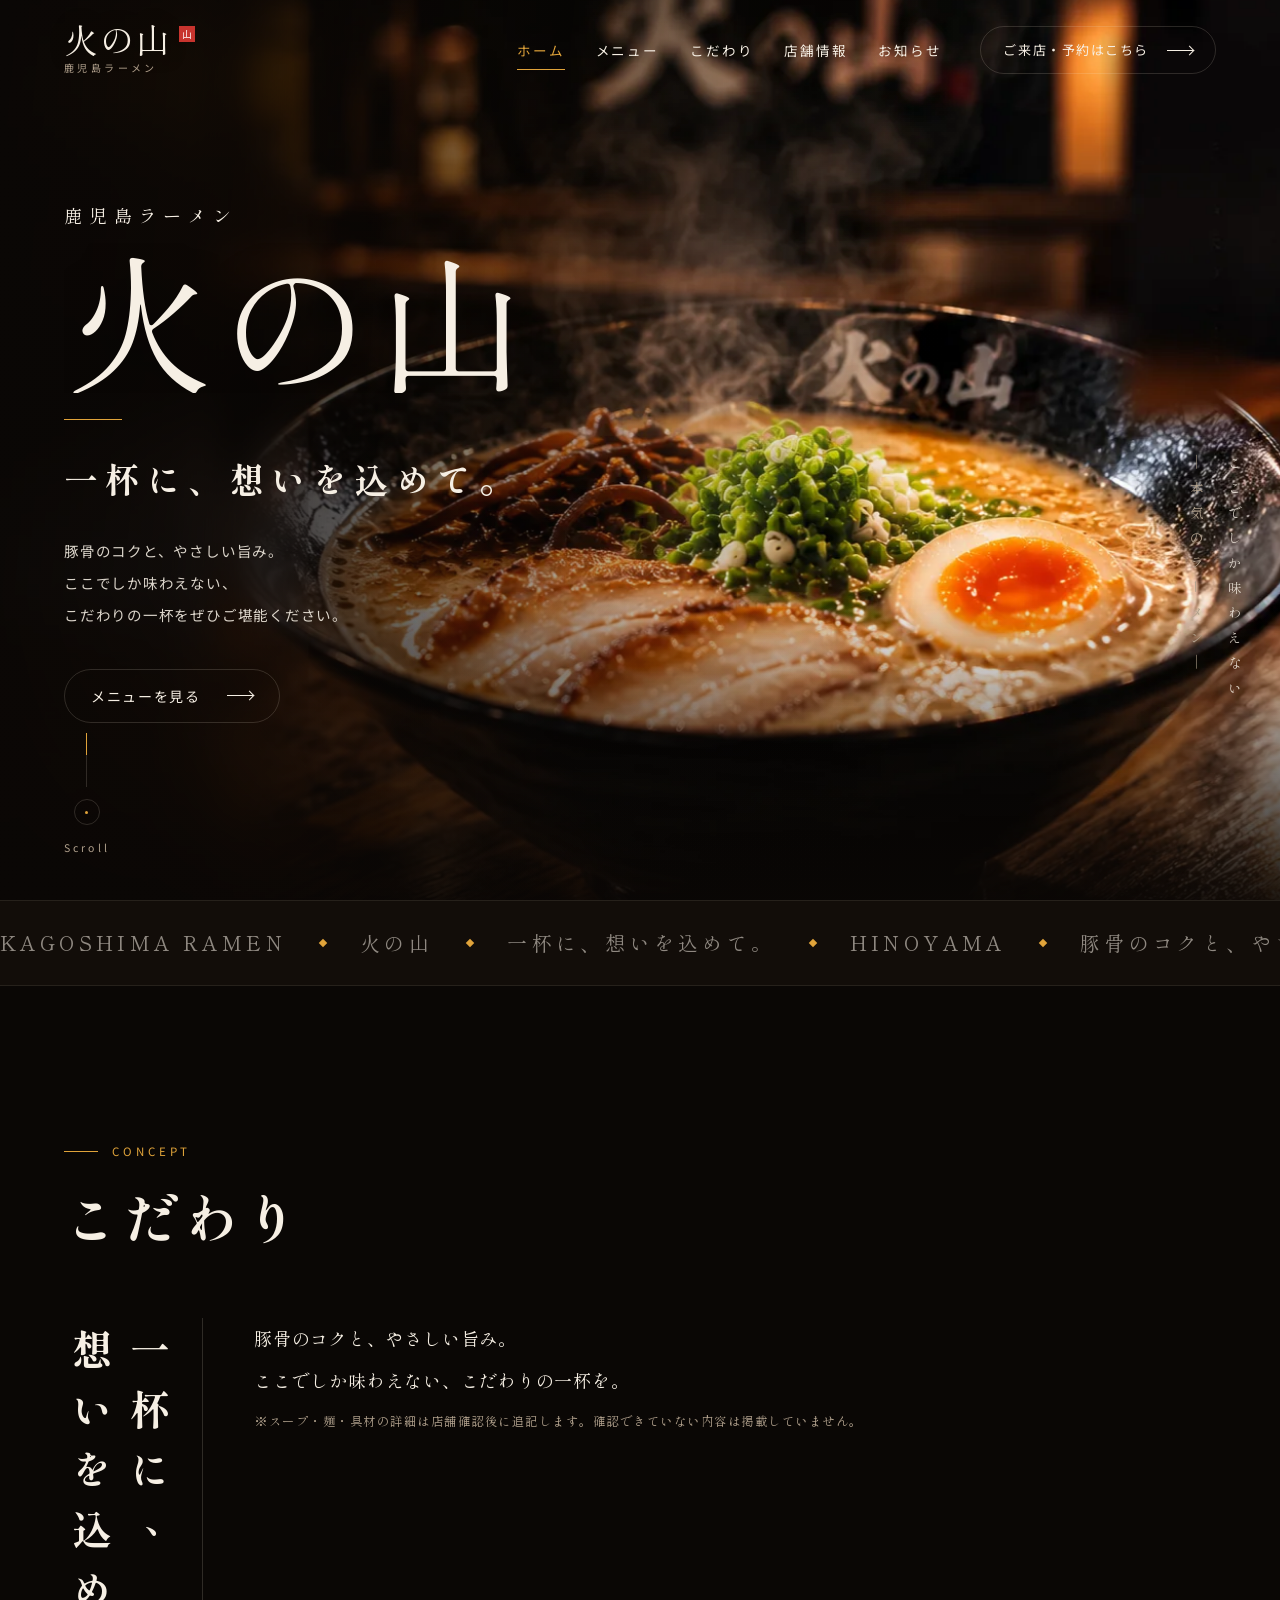
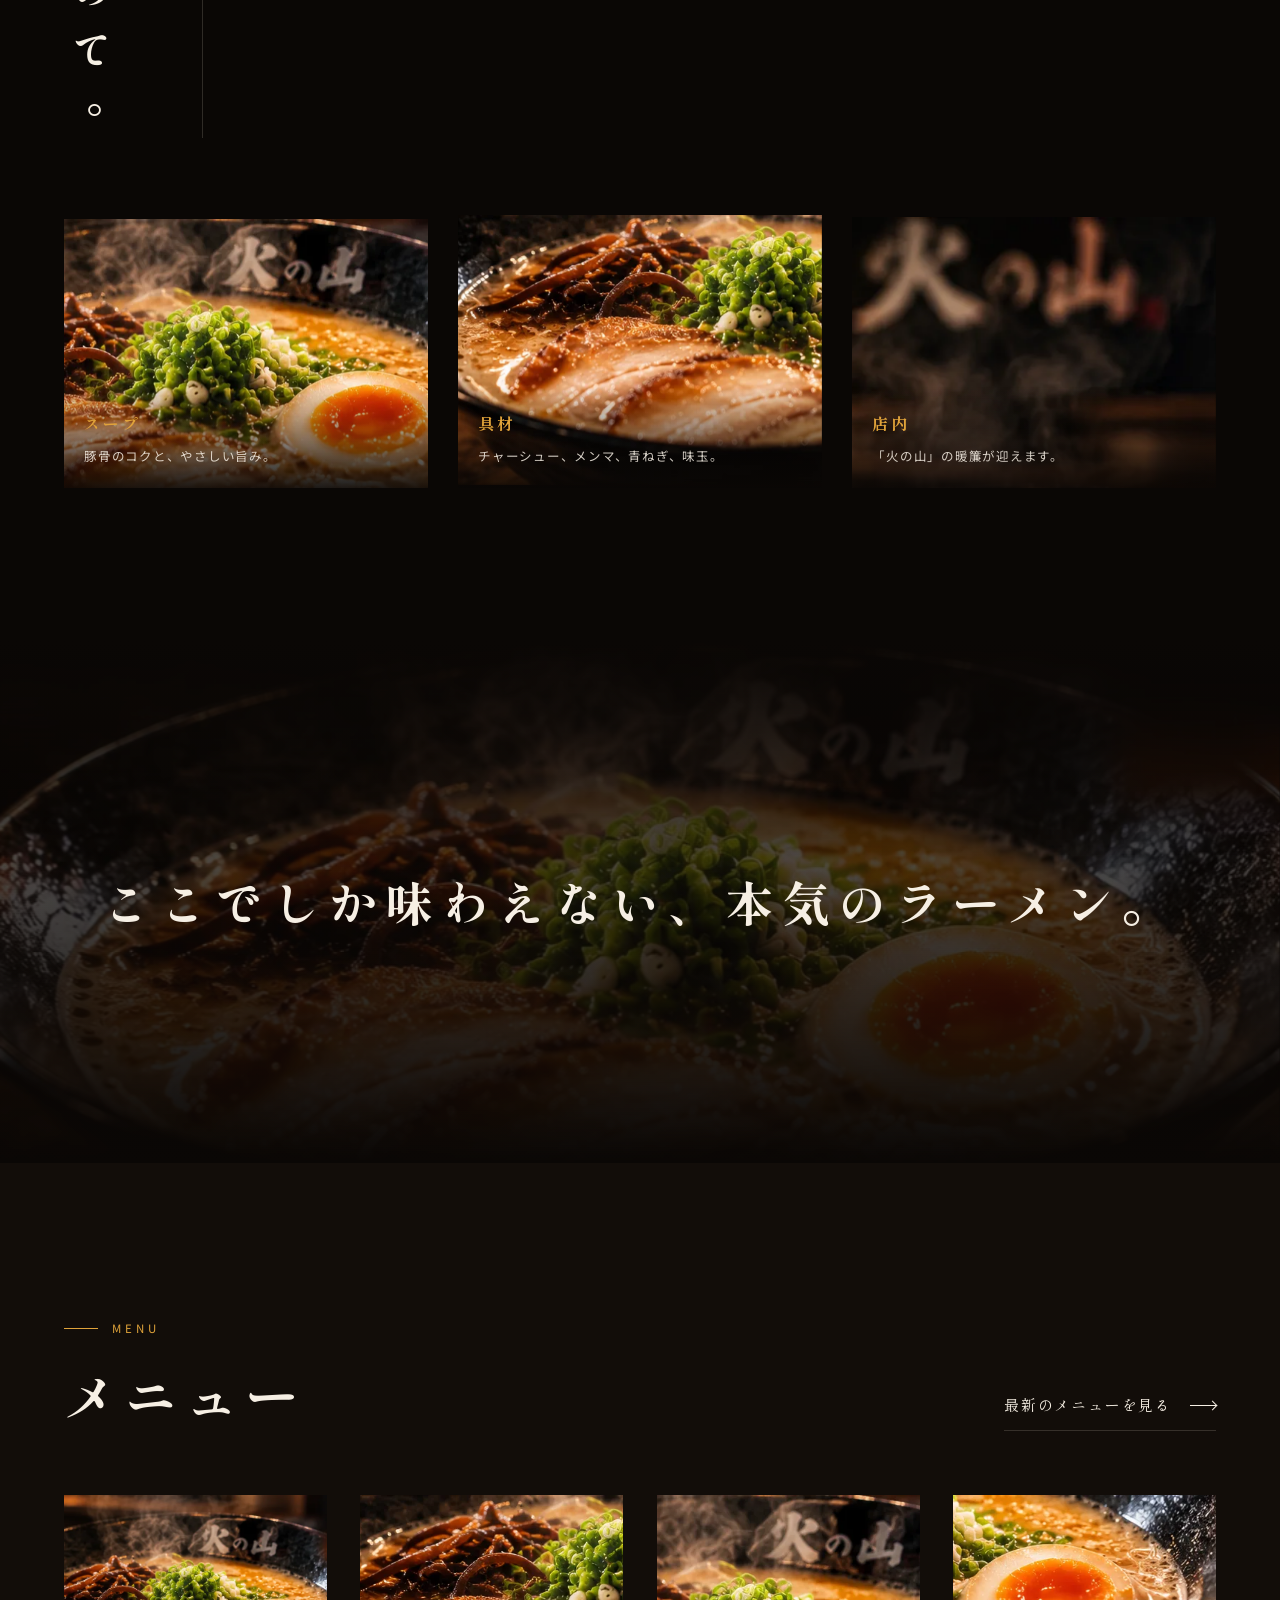
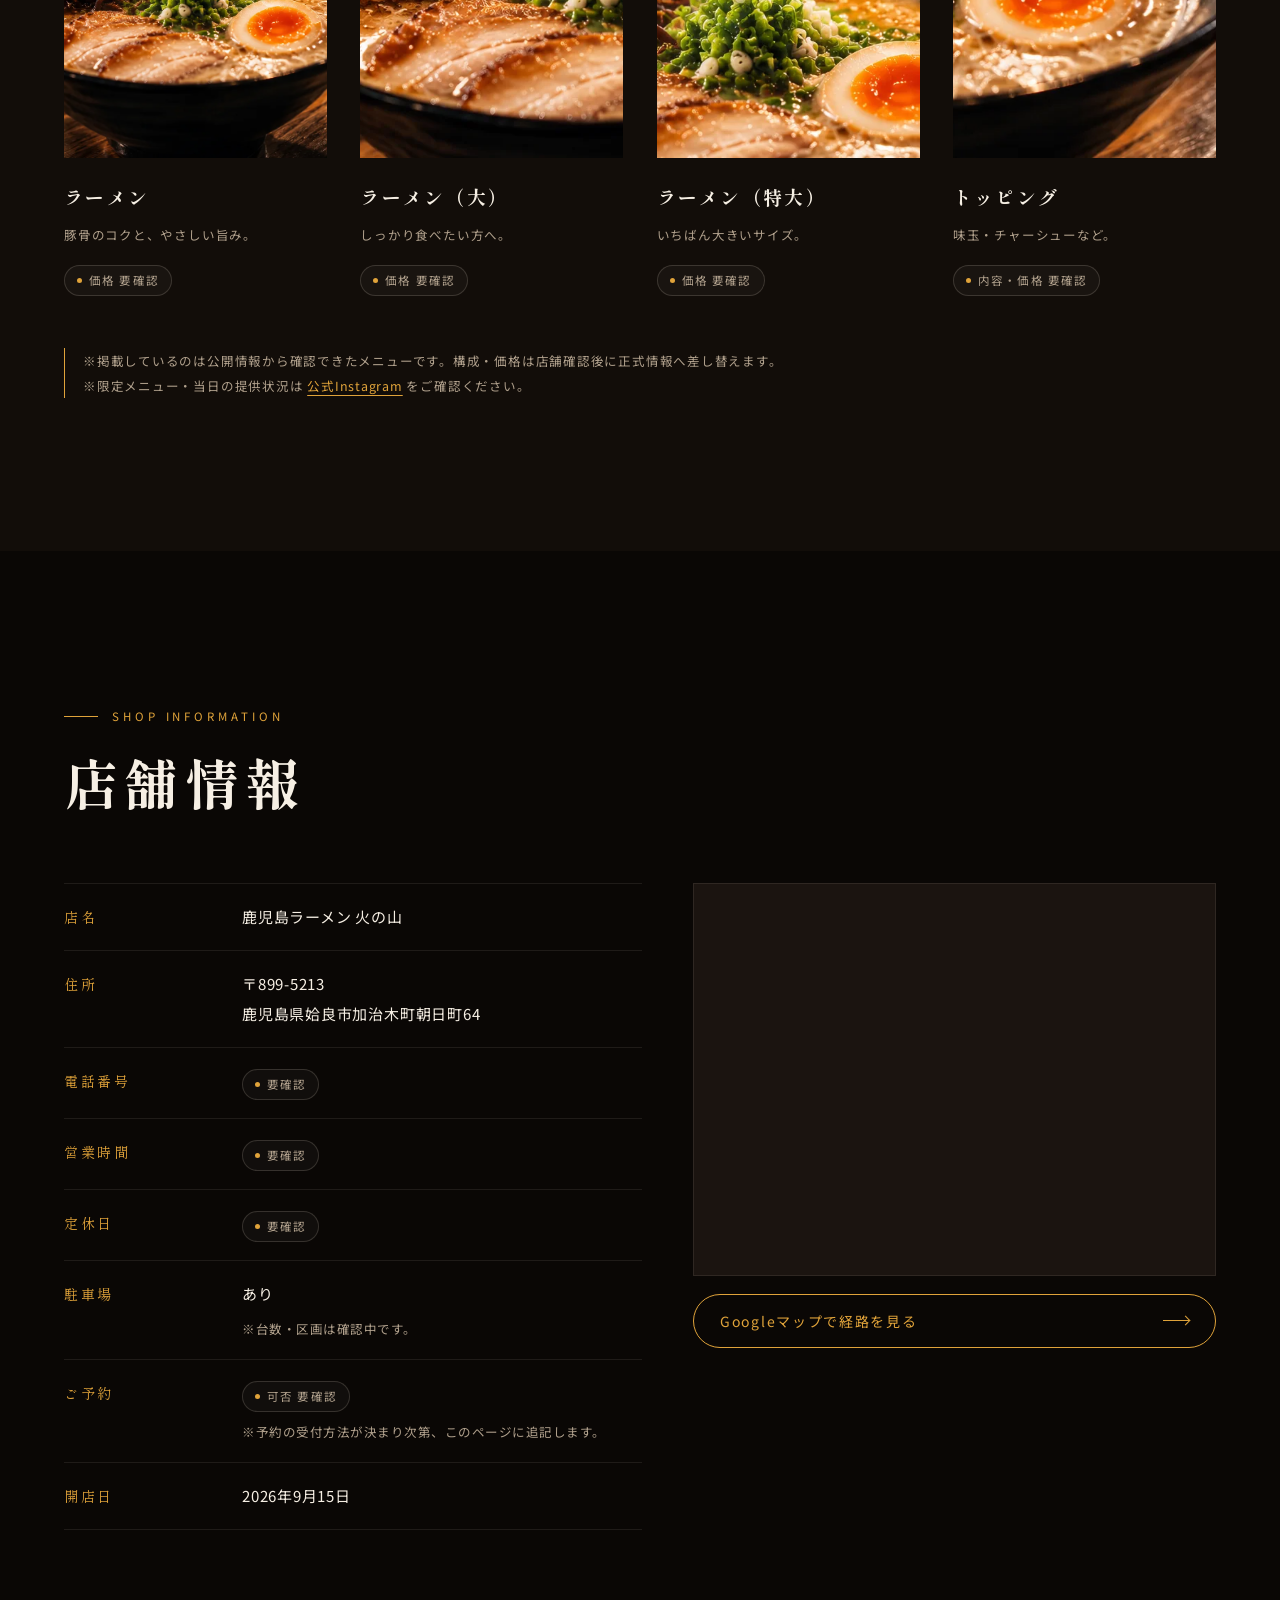
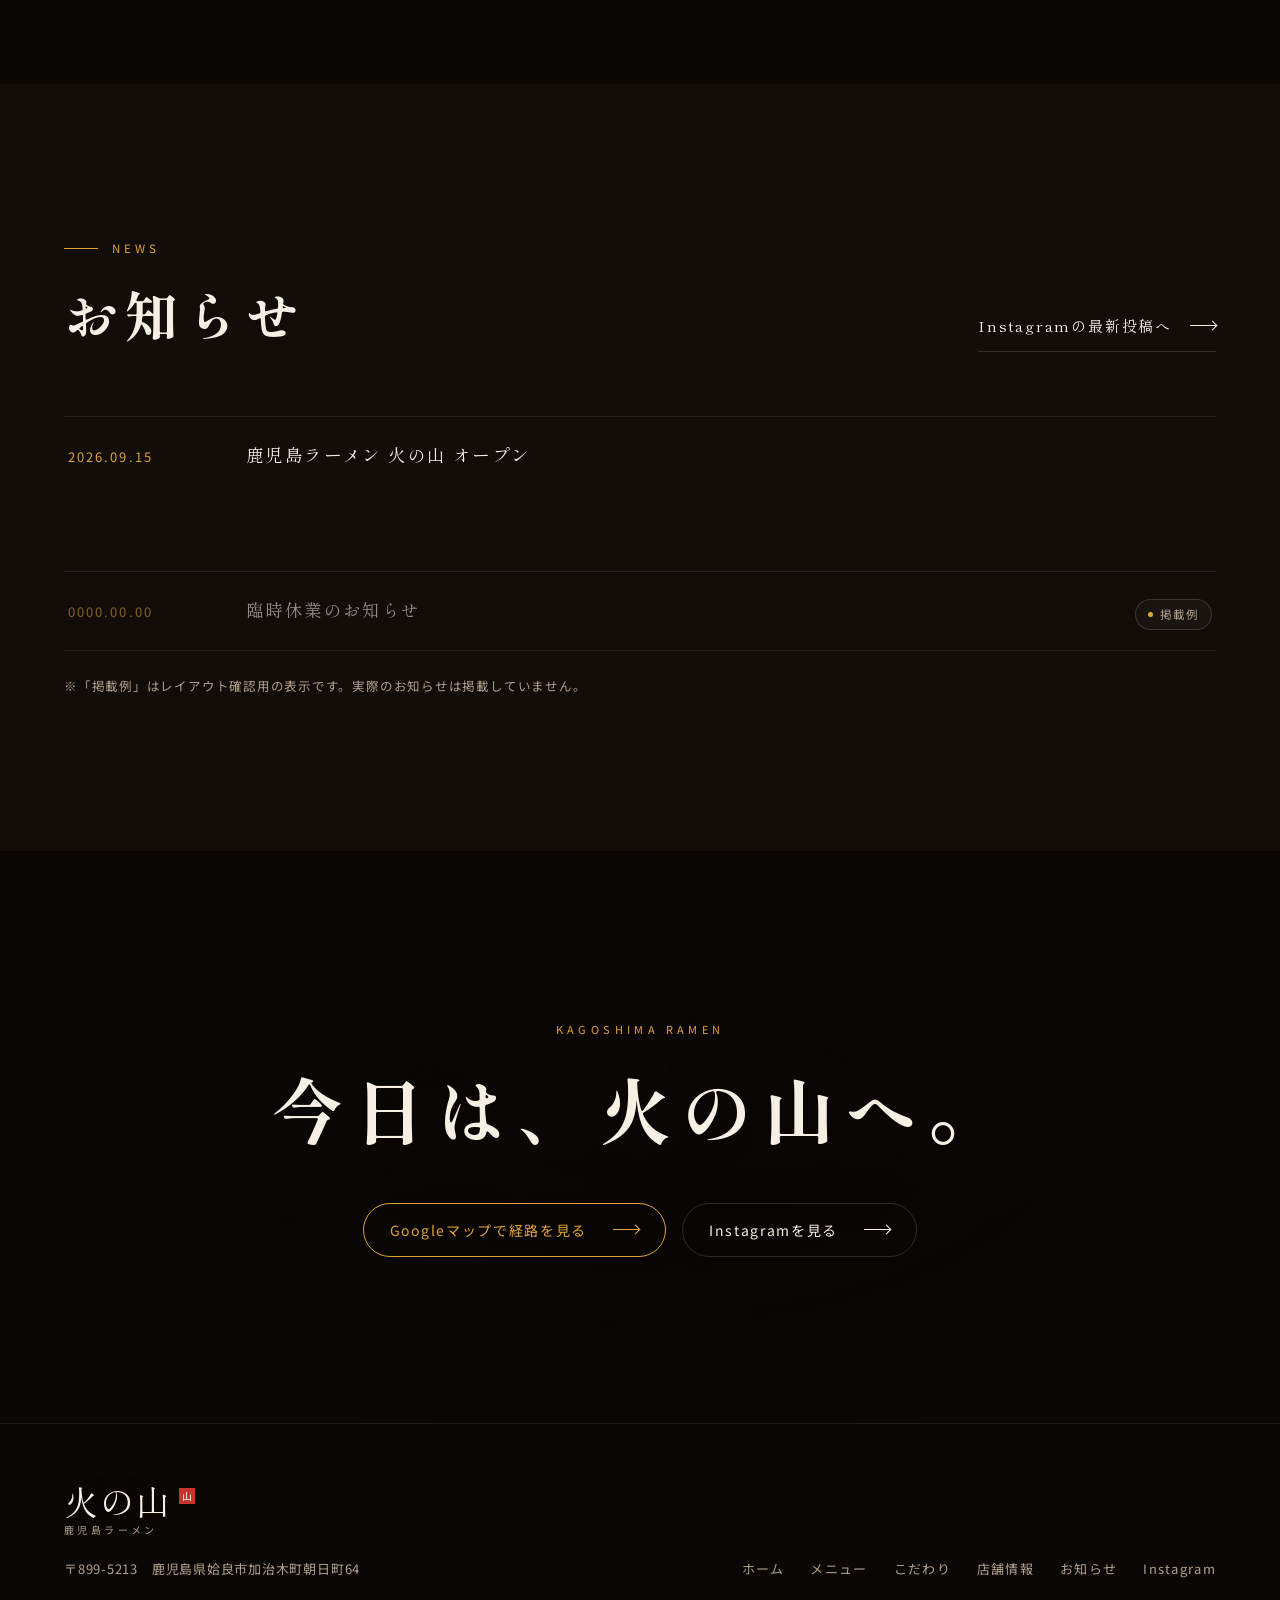
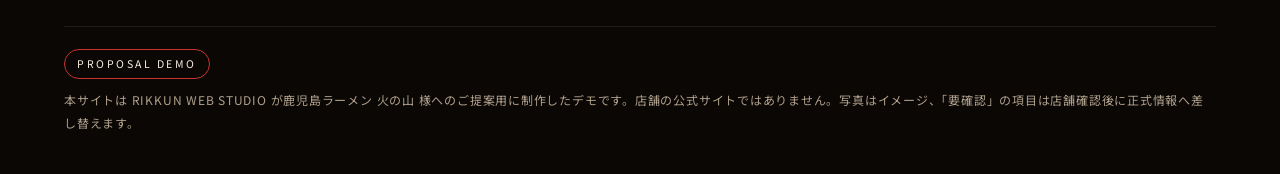
==== commit 34acbee9: "feat: キービジュアルを基準にデモサイトを全面刷新（アニメーション実装） いただいたキービジュアル（墨黒＋琥珀の灯り／白い筆文字／湯気／縦書き）を 分析し、そのトーンをWebへ展開した構成に作り直" ====
--- a/index.html
+++ b/index.html
@@ -5,41 +5,32 @@
 <meta name="viewport" content="width=device-width, initial-scale=1">
 
 <!-- ==========================================================================
-     鹿児島ラーメン 火の山 ｜ 提案用デモサイト（PROPOSAL DEMO）
+     鹿児島ラーメン 火の山 ｜ 提案用デモサイト
      制作：RIKKUN WEB STUDIO
-
-     セクション構成・情報設計・導線は、ご提供いただいたワイヤーフレーム
-     （docs/wireframe/ に原本を保存）を基準にしている。
-     HERO → CONCEPT → MENU → SHOP INFORMATION → ACCESS → NEWS → INSTAGRAM → FOOTER
-
-     ※本サイトは営業提案用のデモであり、店舗の公式サイトではありません。
-     ※「要確認」と表記した情報は店舗確認後に正式情報へ差し替えます。
-        差し替え箇所の一覧は docs/CONTENT-STATUS.md を参照。
+     いただいたキービジュアル（墨黒＋琥珀の灯り／筆文字／湯気／縦書き）を
+     そのままWebへ展開した構成。※公式サイトではありません。
      ========================================================================== -->
 
 <title>鹿児島ラーメン 火の山｜姶良市加治木町</title>
-<meta name="description" content="姶良市加治木町の鹿児島ラーメン 火の山。豚骨と魚介の旨味を重ねた一杯を提供。営業時間・メニュー・アクセス・駐車場などの店舗情報をご案内します。">
-
-<!-- 提案用デモのため検索インデックスを無効化。実案件化した際にこの1行を削除する。 -->
+<meta name="description" content="姶良市加治木町の鹿児島ラーメン 火の山。豚骨のコクと、やさしい旨み。ここでしか味わえない一杯を。メニュー・店舗情報・アクセスをご案内します。">
 <meta name="robots" content="noindex, nofollow">
-
+<meta name="theme-color" content="#0a0705">
 <meta property="og:type" content="website">
 <meta property="og:title" content="鹿児島ラーメン 火の山｜姶良市加治木町">
-<meta property="og:description" content="姶良市加治木町の鹿児島ラーメン 火の山。豚骨と魚介の旨味を重ねた一杯。営業時間・メニュー・アクセス・駐車場をご案内します。">
+<meta property="og:description" content="豚骨のコクと、やさしい旨み。ここでしか味わえない一杯を。">
+<meta property="og:image" content="assets/img/og.webp">
 <meta property="og:locale" content="ja_JP">
 <meta name="twitter:card" content="summary_large_image">
-<meta name="theme-color" content="#16110e">
-
-<!-- JSが有効なときだけスクロール表示を使う（JS無効でも本文が読めるようにするため） -->
+
 <script>document.documentElement.classList.add('js');</script>
 
 <link rel="icon" href="assets/img/favicon.svg" type="image/svg+xml">
 <link rel="preconnect" href="https://fonts.googleapis.com">
 <link rel="preconnect" href="https://fonts.gstatic.com" crossorigin>
+<link rel="preload" as="image" href="assets/img/kv-main.webp" fetchpriority="high">
 <link rel="stylesheet" href="https://fonts.googleapis.com/css2?family=Noto+Sans+JP:wght@400;500;700&family=Shippori+Mincho+B1:wght@600;700;800&family=Yuji+Syuku&display=swap">
 <link rel="stylesheet" href="assets/css/style.css">
 
-<!-- 構造化データ：確認済みの情報のみ記載。営業時間・電話番号・価格は未確認のため意図的に含めない。 -->
 <script type="application/ld+json">
 {
   "@context": "https://schema.org",
@@ -62,353 +53,306 @@
 <body>
 <a class="skip-link" href="#main">本文へスキップ</a>
 
-<!-- ===== PROPOSAL DEMO 表記 ===================================== -->
-<div class="demo-bar">
-  <div class="wrap">
-    <span><b>PROPOSAL DEMO</b>／提案用デモサイト・公式サイトではありません</span>
-    <span class="demo-bar__long">鹿児島ラーメン 火の山 様へのご提案用に RIKKUN WEB STUDIO が制作しています。</span>
+<!-- ===== ローディング（暖簾が開く） ============================= -->
+<div class="loader" data-loader aria-hidden="true">
+  <div class="loader__panel loader__panel--l"></div>
+  <div class="loader__panel loader__panel--r"></div>
+  <div class="loader__mark">
+    <span class="loader__name">火の山</span>
+    <span class="loader__line"></span>
+    <span class="loader__sub">KAGOSHIMA RAMEN</span>
   </div>
 </div>
 
+<!-- ===== スクロール進捗 ========================================= -->
+<div class="progress" data-progress aria-hidden="true"><span></span></div>
+
+<!-- ===== カーソルの灯り（デスクトップのみ） ====================== -->
+<div class="cursor-glow" data-cursor aria-hidden="true"></div>
+
 <!-- ===== HEADER ================================================= -->
-<header class="site-head">
-  <div class="wrap">
-    <a class="brand" href="#top">
-      <span class="brand__mark">
-        <span class="brand__name">火の山</span>
-        <span class="brand__sub">鹿児島ラーメン</span>
-      </span>
+<header class="site-head" data-head>
+  <a class="brand" href="#top" aria-label="鹿児島ラーメン 火の山 トップへ">
+    <span class="brand__box">
+      <span class="brand__name">火の山</span>
       <span class="brand__seal" aria-hidden="true">山</span>
-    </a>
-
-    <nav class="nav" aria-label="サイト内メニュー">
-      <a href="#top">ホーム</a>
-      <a href="#menu">メニュー</a>
-      <a href="#concept">こだわり</a>
-      <a href="#shop">店舗情報</a>
-      <a href="#news">お知らせ</a>
-    </nav>
-
-    <div class="head-actions">
-      <a class="icon-link" href="https://www.instagram.com/kagoshima.ramen.hinoyama/" target="_blank" rel="noopener" aria-label="公式Instagram（新しいタブで開きます）">
-        <svg width="19" height="19" viewBox="0 0 24 24" fill="none" stroke="currentColor" stroke-width="1.7" aria-hidden="true"><rect x="3" y="3" width="18" height="18" rx="5"/><circle cx="12" cy="12" r="4"/><circle cx="17.2" cy="6.8" r="1.1" fill="currentColor" stroke="none"/></svg>
-      </a>
-      <a class="btn btn--primary" href="#access">
-        <svg width="16" height="16" viewBox="0 0 24 24" fill="none" stroke="currentColor" stroke-width="2" aria-hidden="true"><path d="M12 21s7-6.2 7-11a7 7 0 1 0-14 0c0 4.8 7 11 7 11z"/><circle cx="12" cy="10" r="2.6"/></svg>
-        <span class="btn__label">Googleマップで見る</span>
-      </a>
-    </div>
-  </div>
+    </span>
+    <span class="brand__sub">鹿児島ラーメン</span>
+  </a>
+
+  <nav class="nav" aria-label="サイト内メニュー">
+    <a href="#top" class="is-current">ホーム</a>
+    <a href="#menu">メニュー</a>
+    <a href="#concept">こだわり</a>
+    <a href="#shop">店舗情報</a>
+    <a href="#news">お知らせ</a>
+  </nav>
+
+  <a class="pill pill--head" href="#shop">
+    <span>ご来店・予約はこちら</span>
+    <i class="arrow" aria-hidden="true"></i>
+  </a>
+
+  <button class="burger" type="button" data-burger aria-expanded="false" aria-controls="drawer" aria-label="メニューを開く">
+    <span></span><span></span>
+  </button>
 </header>
+
+<!-- ===== モバイル用ドロワー ===================================== -->
+<div class="drawer" id="drawer" data-drawer hidden>
+  <nav class="drawer__nav" aria-label="サイト内メニュー（モバイル）">
+    <a href="#top"><b>01</b>ホーム</a>
+    <a href="#menu"><b>02</b>メニュー</a>
+    <a href="#concept"><b>03</b>こだわり</a>
+    <a href="#shop"><b>04</b>店舗情報</a>
+    <a href="#news"><b>05</b>お知らせ</a>
+  </nav>
+  <a class="pill pill--solid" href="#shop"><span>ご来店・予約はこちら</span><i class="arrow" aria-hidden="true"></i></a>
+</div>
 
 <main id="main">
 
 <!-- ===== 01 HERO ================================================ -->
 <section class="hero" id="top">
-  <div class="hero__media">
-    <img src="assets/img/ph-hero.svg" width="1920" height="1080" alt="火の山のラーメン写真（店舗提供写真に差し替え予定のプレースホルダー）">
-  </div>
-
-  <p class="hero__vertical" aria-hidden="true">豚骨と魚介の旨味を重ねた一杯</p>
-
-  <div class="wrap">
-    <h1 class="hero__title">
-      <span class="hero__kicker">鹿児島ラーメン</span>
-      <span class="hero__name">火の山</span>
-    </h1>
-    <p class="hero__lead" data-reveal>
-      豚骨と魚介の旨味を重ねた一杯。<br>
-      姶良市加治木町朝日町の鹿児島ラーメン店です。
+  <div class="hero__glow" aria-hidden="true"></div>
+
+  <div class="hero__photo" data-tilt>
+    <img src="assets/img/kv-main.webp" width="1666" height="929" alt="火の山のラーメン。湯気の立つ豚骨スープに、チャーシュー・メンマ・青ねぎ・味玉をのせた一杯。" fetchpriority="high">
+  </div>
+
+  <div class="hero__steam" aria-hidden="true"><i></i><i></i><i></i><i></i></div>
+
+  <div class="hero__inner">
+    <p class="hero__kicker" data-in="1">鹿児島ラーメン</p>
+    <h1 class="hero__name" data-split data-in="2">火の山</h1>
+    <p class="hero__tagline" data-in="3">一杯に、想いを込めて。</p>
+    <p class="hero__copy" data-in="4">
+      豚骨のコクと、やさしい旨み。<br>
+      ここでしか味わえない、<br>
+      こだわりの一杯をぜひご堪能ください。
     </p>
-    <p class="hero__open"><i></i><b>2026.9.15 OPEN</b><span>加治木町朝日町64</span></p>
-
-    <div class="hero__cta">
-      <a class="link-arrow" href="#menu">メニューを見る</a>
-    </div>
-  </div>
-
-  <p class="hero__caption">※写真は仮素材です。店舗撮影・ご提供いただいた写真に差し替えます。</p>
-</section>
+    <p class="hero__cta" data-in="5">
+      <a class="pill" href="#menu"><span>メニューを見る</span><i class="arrow" aria-hidden="true"></i></a>
+    </p>
+  </div>
+
+  <div class="hero__vertical" data-in="4" aria-hidden="true">
+    <p class="v-text" data-vertical>ここでしか味わえない</p>
+    <p class="v-text v-text--mute" data-vertical>―本気のラーメン―</p>
+  </div>
+
+  <a class="hero__scroll" href="#concept" data-in="5">
+    <span class="hero__scroll-line" aria-hidden="true"></span>
+    <span class="hero__scroll-dot" aria-hidden="true"><i></i></span>
+    <span class="hero__scroll-label">Scroll</span>
+  </a>
+</section>
+
+<!-- ===== 流れる帯 =============================================== -->
+<div class="marquee" aria-hidden="true">
+  <div class="marquee__track" data-marquee>
+    <span>KAGOSHIMA RAMEN<i></i>火の山<i></i>一杯に、想いを込めて。<i></i>HINOYAMA<i></i>豚骨のコクと、やさしい旨み。<i></i></span>
+    <span>KAGOSHIMA RAMEN<i></i>火の山<i></i>一杯に、想いを込めて。<i></i>HINOYAMA<i></i>豚骨のコクと、やさしい旨み。<i></i></span>
+  </div>
+</div>
 
 <!-- ===== 02 CONCEPT ============================================= -->
-<section class="ramen paper" id="concept" aria-labelledby="concept-h">
-  <img class="watermark" src="assets/img/mountain.svg" width="1200" height="420" alt="" aria-hidden="true">
-  <div class="wrap">
-    <div class="ramen__grid">
+<section class="concept" id="concept" aria-labelledby="concept-h">
+  <div class="wrap">
+    <div class="sec-head">
+      <p class="sec-label" data-reveal><i aria-hidden="true"></i>Concept</p>
+      <h2 class="sec-title" id="concept-h" data-split data-reveal>こだわり</h2>
+    </div>
+
+    <div class="concept__lead">
+      <div class="concept__vertical" data-reveal>
+          <span class="sr-only">一杯に、想いを込めて。</span>
+          <p class="v-text" data-vertical aria-hidden="true">一杯に、</p>
+          <p class="v-text" data-vertical aria-hidden="true">想いを込めて。</p>
+        </div>
+      <div class="concept__text">
+        <p data-reveal>豚骨のコクと、やさしい旨み。<br>ここでしか味わえない、こだわりの一杯を。</p>
+        <p class="note" data-reveal data-delay="1">※スープ・麺・具材の詳細は店舗確認後に追記します。確認できていない内容は掲載していません。</p>
+      </div>
+    </div>
+
+    <div class="concept__grid">
+      <figure class="frame" data-reveal>
+        <span class="frame__curtain" aria-hidden="true"></span>
+        <img src="assets/img/d-broth.webp" width="570" height="370" loading="lazy" alt="豚骨スープの表面。細かな油が浮き、湯気が立っている。" data-parallax="-14">
+        <figcaption><b>スープ</b>豚骨のコクと、やさしい旨み。</figcaption>
+      </figure>
+      <figure class="frame" data-reveal data-delay="1">
+        <span class="frame__curtain" aria-hidden="true"></span>
+        <img src="assets/img/d-chashu.webp" width="520" height="380" loading="lazy" alt="チャーシューとメンマ、青ねぎがのった一杯の具材。" data-parallax="10">
+        <figcaption><b>具材</b>チャーシュー、メンマ、青ねぎ、味玉。</figcaption>
+      </figure>
+      <figure class="frame" data-reveal data-delay="2">
+        <span class="frame__curtain" aria-hidden="true"></span>
+        <img src="assets/img/noren.webp" width="640" height="330" loading="lazy" alt="店内に掲げられた「火の山」の暖簾。" data-parallax="-8">
+        <figcaption><b>店内</b>「火の山」の暖簾が迎えます。</figcaption>
+      </figure>
+    </div>
+  </div>
+</section>
+
+<!-- ===== 全幅の帯（パララックス） =============================== -->
+<section class="band" aria-label="ここでしか味わえない、本気のラーメン。">
+  <div class="band__media">
+    <img src="assets/img/kv-wide.webp" width="1066" height="480" loading="lazy" alt="" aria-hidden="true" data-parallax="-40">
+  </div>
+  <p class="band__copy" data-reveal data-split>ここでしか味わえない、本気のラーメン。</p>
+</section>
+
+<!-- ===== 03 MENU ================================================
+     価格は公開情報で確認できていないため「要確認」表記。
+     確定したら .tbc を金額に置き換えるだけで差し替えできる。
+     ============================================================= -->
+<section class="menu" id="menu" aria-labelledby="menu-h">
+  <div class="wrap">
+    <div class="sec-head sec-head--row">
       <div>
-        <div class="sec-head" data-reveal>
-          <p class="sec-head__label">Concept</p>
-          <h2 class="sec-head__title" id="concept-h">こだわりの味</h2>
-        </div>
-        <p class="formula" data-reveal data-reveal-delay="1"><span>豚骨</span><span>×</span><span>魚介</span></p>
-        <p class="ramen__body" data-reveal data-reveal-delay="2">
-          火の山の一杯は、豚骨と魚介の旨味を重ねたスープ。<br>
-          店舗公式Instagramで公開されている内容にもとづいて掲載しています。
-        </p>
-        <p class="ramen__note info__sub" data-reveal data-reveal-delay="2">
-          ※スープ・麺・具材の詳細は、店舗確認後にこのセクションへ追記します。<br>
-          実際に提供されている内容と異なる説明は掲載していません。
-        </p>
-        <p class="ramen__link" data-reveal data-reveal-delay="3">
-          <a class="link-arrow" href="#shop">詳しく見る</a>
-        </p>
-      </div>
-
-      <div class="ramen__media">
-        <img class="brushed" src="assets/img/ph-ramen-bowl.svg" width="1200" height="900" loading="lazy" alt="一杯の全体写真（差し替え予定のプレースホルダー）" data-reveal="img">
-        <img class="brushed brushed--2" src="assets/img/ph-noodle.svg" width="900" height="1100" loading="lazy" alt="麺とスープのアップ写真（差し替え予定のプレースホルダー）" data-reveal="img" data-reveal-delay="1">
-      </div>
-    </div>
-  </div>
-</section>
-
-<!-- ===== 03 MENU ================================================
-     価格が判明したら .tbc を価格テキストへ置き換えるだけで差し替えできる。
-     例： <span class="tbc">価格 要確認</span> → ￥000
-     メニューが追加で確認できた場合は article.menu-card を増やす。
-     ============================================================= -->
-<section class="menu dark" id="menu" aria-labelledby="menu-h">
-  <div class="wrap">
-    <div class="sec-head sec-head--row" data-reveal>
-      <div>
-        <p class="sec-head__label">Menu</p>
-        <h2 class="sec-head__title" id="menu-h">メニュー</h2>
-        <p class="sec-head__lead">現時点で公開情報から確認できていない価格は、架空の金額を載せず「要確認」と表記しています。</p>
-      </div>
-      <a class="link-arrow" href="#menu-list">メニュー一覧を見る</a>
-    </div>
-
-    <div class="menu__grid" id="menu-list">
-      <article class="menu-card" data-reveal>
-        <img class="brushed" src="assets/img/ph-dish.svg" width="1200" height="900" loading="lazy" alt="ラーメンの写真（差し替え予定のプレースホルダー）">
-        <h3 class="menu-card__name">ラーメン</h3>
-        <p class="menu-card__price"><span class="tbc">価格 要確認</span></p>
+        <p class="sec-label" data-reveal><i aria-hidden="true"></i>Menu</p>
+        <h2 class="sec-title" id="menu-h" data-split data-reveal>メニュー</h2>
+      </div>
+      <a class="text-link" href="https://www.instagram.com/kagoshima.ramen.hinoyama/" target="_blank" rel="noopener" data-reveal>
+        <span>最新のメニューを見る</span><i class="arrow" aria-hidden="true"></i>
+      </a>
+    </div>
+
+    <div class="menu__grid">
+      <article class="dish" data-reveal>
+        <div class="dish__media">
+          <span class="frame__curtain" aria-hidden="true"></span>
+          <img src="assets/img/dish-main.webp" width="850" height="649" loading="lazy" alt="ラーメン">
+        </div>
+        <h3 class="dish__name">ラーメン</h3>
+        <p class="dish__desc">豚骨のコクと、やさしい旨み。</p>
+        <p class="dish__price"><span class="tbc">価格 要確認</span></p>
       </article>
-      <article class="menu-card" data-reveal data-reveal-delay="1">
-        <img class="brushed brushed--2" src="assets/img/ph-dish.svg" width="1200" height="900" loading="lazy" alt="ラーメン（大）の写真（差し替え予定のプレースホルダー）">
-        <h3 class="menu-card__name">ラーメン（大）</h3>
-        <p class="menu-card__price"><span class="tbc">価格 要確認</span></p>
+
+      <article class="dish" data-reveal data-delay="1">
+        <div class="dish__media">
+          <span class="frame__curtain" aria-hidden="true"></span>
+          <img src="assets/img/d-chashu.webp" width="520" height="380" loading="lazy" alt="ラーメン（大）">
+        </div>
+        <h3 class="dish__name">ラーメン（大）</h3>
+        <p class="dish__desc">しっかり食べたい方へ。</p>
+        <p class="dish__price"><span class="tbc">価格 要確認</span></p>
       </article>
-      <article class="menu-card" data-reveal data-reveal-delay="2">
-        <img class="brushed" src="assets/img/ph-dish.svg" width="1200" height="900" loading="lazy" alt="ラーメン（特大）の写真（差し替え予定のプレースホルダー）">
-        <h3 class="menu-card__name">ラーメン（特大）</h3>
-        <p class="menu-card__price"><span class="tbc">価格 要確認</span></p>
+
+      <article class="dish" data-reveal data-delay="2">
+        <div class="dish__media">
+          <span class="frame__curtain" aria-hidden="true"></span>
+          <img src="assets/img/d-broth.webp" width="570" height="370" loading="lazy" alt="ラーメン（特大）">
+        </div>
+        <h3 class="dish__name">ラーメン（特大）</h3>
+        <p class="dish__desc">いちばん大きいサイズ。</p>
+        <p class="dish__price"><span class="tbc">価格 要確認</span></p>
       </article>
-      <article class="menu-card" data-reveal data-reveal-delay="3">
-        <img class="brushed brushed--2" src="assets/img/ph-dish.svg" width="1200" height="900" loading="lazy" alt="その他メニューの写真（差し替え予定のプレースホルダー）">
-        <h3 class="menu-card__name">その他メニュー</h3>
-        <p class="menu-card__price"><span class="tbc">商品・価格 要確認</span></p>
+
+      <article class="dish" data-reveal data-delay="3">
+        <div class="dish__media">
+          <span class="frame__curtain" aria-hidden="true"></span>
+          <img src="assets/img/d-egg.webp" width="400" height="350" loading="lazy" alt="トッピング">
+        </div>
+        <h3 class="dish__name">トッピング</h3>
+        <p class="dish__desc">味玉・チャーシューなど。</p>
+        <p class="dish__price"><span class="tbc">内容・価格 要確認</span></p>
       </article>
     </div>
 
     <p class="menu__note" data-reveal>
-      ※掲載しているのは、公開情報から確認できたメニューのみです。構成・価格は店舗確認後に正式情報へ差し替えます。<br>
+      ※掲載しているのは公開情報から確認できたメニューです。構成・価格は店舗確認後に正式情報へ差し替えます。<br>
       ※限定メニュー・当日の提供状況は <a href="https://www.instagram.com/kagoshima.ramen.hinoyama/" target="_blank" rel="noopener">公式Instagram</a> をご確認ください。
     </p>
   </div>
 </section>
 
 <!-- ===== 04 SHOP INFORMATION ==================================== -->
-<section class="info paper" id="shop" aria-labelledby="shop-h">
-  <img class="watermark" src="assets/img/mountain.svg" width="1200" height="420" alt="" aria-hidden="true">
-  <div class="wrap">
-    <div class="sec-head" data-reveal>
-      <p class="sec-head__label">Shop Information</p>
-      <h2 class="sec-head__title" id="shop-h">店舗情報</h2>
-    </div>
-
-    <div class="info__split">
-      <dl class="info__table" data-reveal>
-        <div class="info__row">
-          <dt class="info__dt">店名<small>Shop</small></dt>
-          <dd class="info__dd">鹿児島ラーメン 火の山</dd>
-        </div>
-        <div class="info__row">
-          <dt class="info__dt">住所<small>Address</small></dt>
-          <dd class="info__dd"><p>〒899-5213<br>鹿児島県姶良市加治木町朝日町64</p></dd>
-        </div>
-        <div class="info__row">
-          <dt class="info__dt">電話番号<small>Tel</small></dt>
-          <dd class="info__dd"><p><span class="tbc">電話番号 要確認</span></p></dd>
-        </div>
-        <div class="info__row">
-          <dt class="info__dt">営業時間<small>Open</small></dt>
-          <dd class="info__dd">
-            <p><span class="tbc">営業時間 要確認</span></p>
-            <p class="info__sub">公開情報に差異があるため、確定情報のみ掲載する方針です。店舗確認後に記載します。</p>
-          </dd>
-        </div>
-        <div class="info__row">
-          <dt class="info__dt">定休日<small>Closed</small></dt>
-          <dd class="info__dd"><p><span class="tbc">定休日 要確認</span></p></dd>
-        </div>
-        <div class="info__row">
-          <dt class="info__dt">駐車場<small>Parking</small></dt>
-          <dd class="info__dd">
-            <p>あり</p>
-            <p class="info__sub">※駐車台数・区画は確認中です。</p>
-          </dd>
-        </div>
-        <div class="info__row">
-          <dt class="info__dt">開店日<small>Opened</small></dt>
-          <dd class="info__dd"><p>2026年9月15日</p></dd>
-        </div>
-        <div class="info__row">
-          <dt class="info__dt">公式SNS<small>Instagram</small></dt>
-          <dd class="info__dd">
-            <a class="info__ig" href="https://www.instagram.com/kagoshima.ramen.hinoyama/" target="_blank" rel="noopener">@kagoshima.ramen.hinoyama<span class="sr-only">（新しいタブで開きます）</span></a>
-          </dd>
-        </div>
+<section class="shop" id="shop" aria-labelledby="shop-h">
+  <div class="wrap">
+    <div class="sec-head">
+      <p class="sec-label" data-reveal><i aria-hidden="true"></i>Shop Information</p>
+      <h2 class="sec-title" id="shop-h" data-split data-reveal>店舗情報</h2>
+    </div>
+
+    <div class="shop__split">
+      <dl class="shop__table" data-reveal>
+        <div><dt>店名</dt><dd>鹿児島ラーメン 火の山</dd></div>
+        <div><dt>住所</dt><dd>〒899-5213<br>鹿児島県姶良市加治木町朝日町64</dd></div>
+        <div><dt>電話番号</dt><dd><span class="tbc">要確認</span></dd></div>
+        <div><dt>営業時間</dt><dd><span class="tbc">要確認</span></dd></div>
+        <div><dt>定休日</dt><dd><span class="tbc">要確認</span></dd></div>
+        <div><dt>駐車場</dt><dd>あり<span class="sub">※台数・区画は確認中です。</span></dd></div>
+        <div><dt>ご予約</dt><dd><span class="tbc">可否 要確認</span><span class="sub">※予約の受付方法が決まり次第、このページに追記します。</span></dd></div>
+        <div><dt>開店日</dt><dd>2026年9月15日</dd></div>
       </dl>
 
-      <div class="info__map" data-reveal data-reveal-delay="1">
+      <div class="shop__side" data-reveal data-delay="1">
         <div class="map">
           <iframe
             title="鹿児島ラーメン 火の山 周辺地図（Googleマップ）"
             src="https://www.google.com/maps?q=%E9%B9%BF%E5%85%90%E5%B3%B6%E3%83%A9%E3%83%BC%E3%83%A1%E3%83%B3%20%E7%81%AB%E3%81%AE%E5%B1%B1%20%E9%B9%BF%E5%85%90%E5%B3%B6%E7%9C%8C%E5%A7%B6%E8%89%AF%E5%B8%82%E5%8A%A0%E6%B2%BB%E6%9C%A8%E7%94%BA%E6%9C%9D%E6%97%A5%E7%94%BA64&amp;hl=ja&amp;z=17&amp;output=embed"
             loading="lazy" referrerpolicy="no-referrer-when-downgrade"></iframe>
         </div>
-        <p class="info__sub">※地図が表示されない場合は、下のアクセスにある「Googleマップで経路を見る」からご確認ください。</p>
-      </div>
-    </div>
-  </div>
-</section>
-
-<!-- ===== 05 ACCESS ============================================== -->
-<section class="access dark" id="access" aria-labelledby="access-h">
-  <div class="wrap">
-    <div class="sec-head" data-reveal>
-      <p class="sec-head__label">Access</p>
-      <h2 class="sec-head__title" id="access-h">火の山へ行く</h2>
-      <p class="sec-head__lead">住所・駐車場・経路をまとめています。車でのご来店を想定した案内です。</p>
-    </div>
-
-    <div class="access__grid">
-      <div class="access__lead">
-        <address data-reveal>
-          <span class="access__zip">〒899-5213</span>
-          <span class="access__addr">鹿児島県姶良市加治木町朝日町64</span>
-        </address>
-
-        <dl class="access__point" data-reveal data-reveal-delay="1">
-          <div>
-            <dt>駐車場</dt>
-            <dd>あり ／ 台数・区画は <span class="tbc">要確認</span></dd>
-          </div>
-          <div>
-            <dt>来店手段</dt>
-            <dd>車でのご来店を想定しています。公共交通機関でのアクセスは <span class="tbc">要確認</span></dd>
-          </div>
-        </dl>
-      </div>
-
-      <div class="access__figs">
-        <figure>
-          <img class="brushed" src="assets/img/ph-exterior.svg" width="1400" height="900" loading="lazy" alt="店舗外観の写真（差し替え予定のプレースホルダー）" data-reveal="img">
-          <figcaption>店舗外観：到着時に「ここだ」と分かる写真に差し替えます。</figcaption>
-        </figure>
-        <figure>
-          <img class="brushed brushed--2" src="assets/img/ph-parking.svg" width="1200" height="800" loading="lazy" alt="駐車場の写真（差し替え予定のプレースホルダー）" data-reveal="img" data-reveal-delay="1">
-          <figcaption>駐車場：どこに停めるか分かる写真に差し替えます。</figcaption>
-        </figure>
-        <figure>
-          <img class="brushed" src="assets/img/ph-interior.svg" width="1200" height="800" loading="lazy" alt="店内の写真（差し替え予定のプレースホルダー）" data-reveal="img" data-reveal-delay="2">
-          <figcaption>店内：はじめてでも入りやすい雰囲気を伝えます。</figcaption>
-        </figure>
-      </div>
-
-      <div class="access__go">
-        <div class="access__cta" data-reveal data-reveal-delay="2">
-          <a class="btn btn--primary" href="https://www.google.com/maps/dir/?api=1&amp;destination=%E9%B9%BF%E5%85%90%E5%B3%B6%E3%83%A9%E3%83%BC%E3%83%A1%E3%83%B3%20%E7%81%AB%E3%81%AE%E5%B1%B1%20%E9%B9%BF%E5%85%90%E5%B3%B6%E7%9C%8C%E5%A7%B6%E8%89%AF%E5%B8%82%E5%8A%A0%E6%B2%BB%E6%9C%A8%E7%94%BA%E6%9C%9D%E6%97%A5%E7%94%BA64" target="_blank" rel="noopener">
-            <svg width="17" height="17" viewBox="0 0 24 24" fill="none" stroke="currentColor" stroke-width="2" aria-hidden="true"><path d="M12 21s7-6.2 7-11a7 7 0 1 0-14 0c0 4.8 7 11 7 11z"/><circle cx="12" cy="10" r="2.6"/></svg>
-            Googleマップで経路を見る
-          </a>
-        </div>
-      </div>
-    </div>
-  </div>
-</section>
-
-<!-- ===== 06 NEWS ================================================
-     お知らせ本文は捏造しない。確定情報（2026.9.15 オープン）のみ掲載し、
-     以降は店舗が更新する前提でレイアウト見本を置いている。
-     ============================================================= -->
-<section class="news paper paper--alt" id="news" aria-labelledby="news-h">
-  <div class="wrap">
-    <div class="sec-head sec-head--row" data-reveal>
+        <a class="pill pill--solid pill--wide" href="https://www.google.com/maps/dir/?api=1&amp;destination=%E9%B9%BF%E5%85%90%E5%B3%B6%E3%83%A9%E3%83%BC%E3%83%A1%E3%83%B3%20%E7%81%AB%E3%81%AE%E5%B1%B1%20%E9%B9%BF%E5%85%90%E5%B3%B6%E7%9C%8C%E5%A7%B6%E8%89%AF%E5%B8%82%E5%8A%A0%E6%B2%BB%E6%9C%A8%E7%94%BA%E6%9C%9D%E6%97%A5%E7%94%BA64" target="_blank" rel="noopener">
+          <span>Googleマップで経路を見る</span><i class="arrow" aria-hidden="true"></i>
+        </a>
+      </div>
+    </div>
+  </div>
+</section>
+
+<!-- ===== 05 NEWS ================================================ -->
+<section class="news" id="news" aria-labelledby="news-h">
+  <div class="wrap">
+    <div class="sec-head sec-head--row">
       <div>
-        <p class="sec-head__label">News</p>
-        <h2 class="sec-head__title" id="news-h">お知らせ</h2>
-        <p class="sec-head__lead">営業時間の変更や臨時休業など、店舗からのお知らせを掲載する欄です。</p>
-      </div>
-      <a class="link-arrow" href="https://www.instagram.com/kagoshima.ramen.hinoyama/" target="_blank" rel="noopener">Instagramの最新投稿へ<span class="sr-only">（新しいタブで開きます）</span></a>
-    </div>
-
-    <ol class="news__list" data-reveal>
-      <li class="news__item">
+        <p class="sec-label" data-reveal><i aria-hidden="true"></i>News</p>
+        <h2 class="sec-title" id="news-h" data-split data-reveal>お知らせ</h2>
+      </div>
+      <a class="text-link" href="https://www.instagram.com/kagoshima.ramen.hinoyama/" target="_blank" rel="noopener" data-reveal>
+        <span>Instagramの最新投稿へ</span><i class="arrow" aria-hidden="true"></i>
+      </a>
+    </div>
+
+    <ol class="news__list">
+      <li class="news__row" data-reveal>
         <time datetime="2026-09-15">2026.09.15</time>
         <span class="news__title">鹿児島ラーメン 火の山 オープン</span>
       </li>
-      <li class="news__item news__item--sample">
+      <li class="news__row is-sample" data-reveal data-delay="1">
         <time>0000.00.00</time>
         <span class="news__title">営業時間のお知らせ</span>
         <span class="tbc">掲載例</span>
       </li>
-      <li class="news__item news__item--sample">
+      <li class="news__row is-sample" data-reveal data-delay="2">
         <time>0000.00.00</time>
         <span class="news__title">臨時休業のお知らせ</span>
         <span class="tbc">掲載例</span>
       </li>
-      <li class="news__item news__item--sample">
-        <time>0000.00.00</time>
-        <span class="news__title">メニューのご紹介</span>
-        <span class="tbc">掲載例</span>
-      </li>
     </ol>
-
-    <p class="info__sub news__note" data-reveal>
-      ※「掲載例」はレイアウト確認用の表示です。実際のお知らせは掲載していません。<br>
-      ※運用方法（店舗側で更新するか、RIKKUN WEB STUDIOが代行するか）はご相談のうえ決定します。
+    <p class="news__note" data-reveal>※「掲載例」はレイアウト確認用の表示です。実際のお知らせは掲載していません。</p>
+  </div>
+</section>
+
+<!-- ===== 06 最後の一押し ======================================== -->
+<section class="closing" aria-labelledby="closing-h">
+  <div class="closing__media" aria-hidden="true">
+    <img src="assets/img/counter.webp" width="1066" height="189" loading="lazy" alt="" data-parallax="-24">
+  </div>
+  <div class="wrap">
+    <p class="closing__label" data-reveal>Kagoshima Ramen</p>
+    <h2 class="closing__copy" id="closing-h" data-split data-reveal>今日は、火の山へ。</h2>
+    <p class="closing__cta" data-reveal data-delay="1">
+      <a class="pill pill--solid" href="https://www.google.com/maps/dir/?api=1&amp;destination=%E9%B9%BF%E5%85%90%E5%B3%B6%E3%83%A9%E3%83%BC%E3%83%A1%E3%83%B3%20%E7%81%AB%E3%81%AE%E5%B1%B1%20%E9%B9%BF%E5%85%90%E5%B3%B6%E7%9C%8C%E5%A7%B6%E8%89%AF%E5%B8%82%E5%8A%A0%E6%B2%BB%E6%9C%A8%E7%94%BA%E6%9C%9D%E6%97%A5%E7%94%BA64" target="_blank" rel="noopener">
+        <span>Googleマップで経路を見る</span><i class="arrow" aria-hidden="true"></i>
+      </a>
+      <a class="pill" href="https://www.instagram.com/kagoshima.ramen.hinoyama/" target="_blank" rel="noopener">
+        <span>Instagramを見る</span><i class="arrow" aria-hidden="true"></i>
+      </a>
     </p>
-  </div>
-</section>
-
-<!-- ===== 07 INSTAGRAM =========================================== -->
-<section class="ig paper" id="instagram" aria-labelledby="ig-h">
-  <div class="wrap">
-    <div class="ig__split">
-      <div>
-        <div class="sec-head" data-reveal>
-          <p class="sec-head__label">Instagram</p>
-          <h2 class="sec-head__title" id="ig-h">最新情報をチェック</h2>
-        </div>
-        <p class="ig__body" data-reveal data-reveal-delay="1">営業変更・新メニューなど、日々の情報はInstagramへ。このサイトは基本情報をまとめる役割を担います。</p>
-
-        <div class="ig__roles" data-reveal data-reveal-delay="2">
-          <div class="ig__role"><b>Instagram</b><span>営業のお知らせ／新メニュー／日々の写真</span></div>
-          <div class="ig__role"><b>Web</b><span>メニュー／営業時間／アクセス／駐車場</span></div>
-        </div>
-
-        <div class="ig__cta" data-reveal data-reveal-delay="2">
-          <a class="btn btn--outline" href="https://www.instagram.com/kagoshima.ramen.hinoyama/" target="_blank" rel="noopener">
-            <svg width="17" height="17" viewBox="0 0 24 24" fill="none" stroke="currentColor" stroke-width="1.8" aria-hidden="true"><rect x="3" y="3" width="18" height="18" rx="5"/><circle cx="12" cy="12" r="4"/><circle cx="17.2" cy="6.8" r="1.1" fill="currentColor" stroke="none"/></svg>
-            Instagramを見る<span class="sr-only">（新しいタブで開きます）</span>
-          </a>
-        </div>
-      </div>
-
-      <div>
-        <div class="ig__grid" data-reveal>
-          <img src="assets/img/ph-square.svg" width="800" height="800" loading="lazy" alt="Instagram投稿の写真枠（差し替え予定のプレースホルダー）">
-          <img src="assets/img/ph-square.svg" width="800" height="800" loading="lazy" alt="">
-          <img src="assets/img/ph-square.svg" width="800" height="800" loading="lazy" alt="">
-          <img src="assets/img/ph-square.svg" width="800" height="800" loading="lazy" alt="">
-          <img src="assets/img/ph-square.svg" width="800" height="800" loading="lazy" alt="">
-          <img src="assets/img/ph-square.svg" width="800" height="800" loading="lazy" alt="">
-        </div>
-        <p class="info__sub" style="margin-top:12px">※デモでは投稿枠のみ表示しています。実制作時は最新投稿の掲載方法を店舗とご相談のうえ決定します。</p>
-      </div>
-    </div>
   </div>
 </section>
 
@@ -420,39 +364,31 @@
     <div class="foot__top">
       <div>
         <span class="brand">
-          <span class="brand__mark">
+          <span class="brand__box">
             <span class="brand__name">火の山</span>
-            <span class="brand__sub">鹿児島ラーメン</span>
+            <span class="brand__seal" aria-hidden="true">山</span>
           </span>
-          <span class="brand__seal" aria-hidden="true">山</span>
+          <span class="brand__sub">鹿児島ラーメン</span>
         </span>
-        <p class="foot__addr">〒899-5213<br>鹿児島県姶良市加治木町朝日町64</p>
-      </div>
-      <div>
-        <h3>Menu</h3>
-        <ul>
-          <li><a href="#menu">メニュー</a></li>
-          <li><a href="#concept">こだわり</a></li>
-          <li><a href="#shop">店舗情報</a></li>
-          <li><a href="#access">アクセス</a></li>
-          <li><a href="#news">お知らせ</a></li>
-        </ul>
-      </div>
-      <div>
-        <h3>Follow</h3>
-        <ul>
-          <li><a href="https://www.instagram.com/kagoshima.ramen.hinoyama/" target="_blank" rel="noopener">@kagoshima.ramen.hinoyama</a></li>
-        </ul>
-      </div>
-    </div>
-
+        <p class="foot__addr">〒899-5213　鹿児島県姶良市加治木町朝日町64</p>
+      </div>
+      <nav class="foot__nav" aria-label="フッターメニュー">
+        <a href="#top">ホーム</a>
+        <a href="#menu">メニュー</a>
+        <a href="#concept">こだわり</a>
+        <a href="#shop">店舗情報</a>
+        <a href="#news">お知らせ</a>
+        <a href="https://www.instagram.com/kagoshima.ramen.hinoyama/" target="_blank" rel="noopener">Instagram</a>
+      </nav>
+    </div>
     <div class="foot__demo">
       <p><span class="foot__badge">PROPOSAL DEMO</span></p>
-      <p>本サイトは <strong>RIKKUN WEB STUDIO</strong> が鹿児島ラーメン 火の山 様へのご提案用に制作したデモサイトです。店舗の公式サイトではありません。</p>
-      <p>掲載情報のうち「要確認」と表記した項目は、店舗確認後に正式情報へ差し替えます。写真はすべて仮素材です。</p>
+      <p>本サイトは RIKKUN WEB STUDIO が鹿児島ラーメン 火の山 様へのご提案用に制作したデモです。店舗の公式サイトではありません。写真はイメージ、「要確認」の項目は店舗確認後に正式情報へ差し替えます。</p>
     </div>
   </div>
 </footer>
+
+<button class="to-top" type="button" data-totop aria-label="ページ上部へ戻る"><i class="arrow arrow--up" aria-hidden="true"></i></button>
 
 <script src="assets/js/main.js" defer></script>
 </body>
--- a/assets/css/style.css
+++ b/assets/css/style.css
@@ -2,47 +2,42 @@
 /* ==========================================================================
    鹿児島ラーメン 火の山 ｜ PROPOSAL DEMO
    RIKKUN WEB STUDIO
-   --------------------------------------------------------------------------
-   Design : 和紙のクリーム地 × 墨黒 × ブランドレッド。見出しは明朝、
-            店名は筆書体。写真は筆でちぎったような縁で見せる。
-            赤はCTA・ラベル・罫・ロゴのみ。炎の装飾は使わない。
+
+   キービジュアルの分析：
+     ・墨のような黒（#0a0705 付近）に、琥珀色の灯りが差す写真
+     ・白い筆文字の店名＋赤い落款
+     ・明朝のタグライン、細いサンセリフのナビ、縦書きの一文
+     ・湯気・ボケた灯り・木のカウンター
+   → 配色は「黒 × 琥珀 × 白 × 落款の赤」。赤は落款とごく一部のみ。
    ========================================================================== */
 
 /* --------------------------------------------------------------------------
    00. TOKENS
    -------------------------------------------------------------------------- */
 :root {
-  /* 墨（濃い背景） */
-  --sumi:    #16110e;
-  --sumi-2:  #1f1814;
-  --sumi-3:  #2a211c;
-  /* 和紙（明るい背景） */
-  --washi:   #f7f1e6;
-  --washi-2: #efe5d4;
-  --line:    #ddd0b9;
-  --line-dark: #3b2f26;
-
-  --text:              #2e2520;
-  --text-mute:         #6b5b4e;
-  --text-on-dark:      #f0e7d9;
-  --text-mute-on-dark: #b5a390;
-
-  --red:      #c8342e;   /* 面・暗背景の文字・CTA */
-  --red-ink:  #a8241f;   /* 明るい背景に置く文字の赤 */
-  --red-deep: #8f1d19;
-
-  --font-min: "Shippori Mincho B1", "Hiragino Mincho ProN", "Yu Mincho", serif;
-  --font-jp:  "Noto Sans JP", "Hiragino Kaku Gothic ProN", "Yu Gothic", Meiryo, sans-serif;
+  --black:   #0a0705;
+  --black-2: #120d09;
+  --black-3: #1b1410;
+  --line:    rgba(240, 228, 208, .16);
+  --line-2:  rgba(240, 228, 208, .09);
+
+  --white:   #f6efe4;
+  --mute:    #b0a08c;
+  --amber:   #e0a33a;
+  --amber-2: #f3bc5d;
+  --amber-d: #8a6420;
+  --seal:    #c8342e;
+
+  --font-jp:    "Noto Sans JP", "Hiragino Kaku Gothic ProN", "Yu Gothic", Meiryo, sans-serif;
+  --font-min:   "Shippori Mincho B1", "Hiragino Mincho ProN", "Yu Mincho", serif;
   --font-brush: "Yuji Syuku", "Shippori Mincho B1", serif;
 
-  --pad-x: clamp(20px, 5vw, 76px);
-  --sec-y: clamp(76px, 11vw, 152px);
-  --maxw: 1280px;
-
-  --ease: cubic-bezier(.22, .61, .36, 1);
-
-  /* 和紙の繊維感（ごく薄いノイズ） */
-  --paper-grain: url("data:image/svg+xml,%3Csvg xmlns='http://www.w3.org/2000/svg' width='180' height='180'%3E%3Cfilter id='n'%3E%3CfeTurbulence type='fractalNoise' baseFrequency='.8' numOctaves='3'/%3E%3CfeColorMatrix type='saturate' values='0'/%3E%3C/filter%3E%3Crect width='180' height='180' filter='url(%23n)' opacity='.055'/%3E%3C/svg%3E");
+  --pad: clamp(20px, 5vw, 88px);
+  --sec: clamp(88px, 12vw, 176px);
+  --maxw: 1320px;
+
+  --e-out: cubic-bezier(.16, 1, .3, 1);
+  --e-io:  cubic-bezier(.65, 0, .35, 1);
 }
 
 /* --------------------------------------------------------------------------
@@ -54,459 +49,616 @@
 
 body {
   margin: 0;
-  background: var(--washi);
-  color: var(--text);
+  background: var(--black);
+  color: var(--white);
   font-family: var(--font-jp);
-  font-size: 16px;
+  font-size: 15.5px;
   line-height: 2;
-  letter-spacing: .04em;
+  letter-spacing: .05em;
   overflow-x: hidden;
 }
-
-h1, h2, h3, h4, p, figure, dl, dd, ul, ol, address { margin: 0; }
+body.is-locked { overflow: hidden; }
+
+h1, h2, h3, p, figure, dl, dd, ul, ol { margin: 0; }
 ul, ol { padding: 0; list-style: none; }
-img, svg { display: block; max-width: 100%; height: auto; }
-a { color: inherit; }
-button { font: inherit; }
-address { font-style: normal; }
-
-:focus-visible { outline: 2px solid var(--red); outline-offset: 4px; }
-.dark :focus-visible, .site-head :focus-visible { outline-color: #e8756f; }
+img { display: block; max-width: 100%; height: auto; }
+a { color: inherit; text-decoration: none; }
+button { font: inherit; color: inherit; background: none; border: 0; cursor: pointer; }
+
+:focus-visible { outline: 2px solid var(--amber); outline-offset: 4px; }
 
 .skip-link {
-  position: fixed; top: 8px; left: 8px; z-index: 200; transform: translateY(-180%);
-  background: var(--sumi); color: var(--washi); padding: 12px 18px; text-decoration: none;
+  position: fixed; top: 10px; left: 10px; z-index: 300; transform: translateY(-200%);
+  background: var(--white); color: var(--black); padding: 12px 20px;
 }
 .skip-link:focus { transform: translateY(0); }
 
-.wrap { width: 100%; max-width: var(--maxw); margin-inline: auto; padding-inline: var(--pad-x); }
+.wrap { width: 100%; max-width: var(--maxw); margin-inline: auto; padding-inline: var(--pad); }
 .sr-only {
   position: absolute; width: 1px; height: 1px; padding: 0; margin: -1px;
   overflow: hidden; clip: rect(0 0 0 0); white-space: nowrap; border: 0;
 }
 
-/* 背景の地：和紙 / 墨 */
-.paper { position: relative; background: var(--washi); }
-.paper--alt { background: var(--washi-2); }
-.dark { position: relative; background: var(--sumi); color: var(--text-on-dark); }
-.paper::before, .dark::before {
-  content: ""; position: absolute; inset: 0; background-image: var(--paper-grain);
-  pointer-events: none; opacity: .9;
-}
-.dark::before { opacity: .5; }
-.paper > .wrap, .dark > .wrap { position: relative; z-index: 1; }
-
-/* 山の遠景（透かし） */
-.watermark {
-  position: absolute; z-index: 0; pointer-events: none; user-select: none;
-  left: 0; right: 0; bottom: 0; width: 100%; opacity: .2;
-}
-.dark .watermark { opacity: .12; }
-
-/* --------------------------------------------------------------------------
-   02. 見出し・共通パーツ
-   -------------------------------------------------------------------------- */
-.sec-head { margin-bottom: clamp(30px, 4vw, 54px); }
-.sec-head--row { display: grid; gap: 20px; }
-@media (min-width: 820px) {
+/* --------------------------------------------------------------------------
+   02. 共通パーツ
+   -------------------------------------------------------------------------- */
+.sec-head { margin-bottom: clamp(38px, 5vw, 64px); }
+.sec-head--row { display: grid; gap: 22px; }
+@media (min-width: 860px) {
   .sec-head--row { grid-template-columns: 1fr auto; align-items: end; column-gap: 40px; }
 }
-.sec-head__label {
-  display: flex; align-items: center; gap: 12px;
-  font-size: 12px; font-weight: 500; letter-spacing: .34em;
-  color: var(--red-ink); text-transform: uppercase; line-height: 1.6;
-}
-.dark .sec-head__label { color: #e0655f; }
-.sec-head__label::before { content: ""; width: 26px; height: 1px; background: currentColor; }
-.sec-head__title {
-  margin-top: 14px;
-  font-family: var(--font-min); font-weight: 700;
-  font-size: clamp(27px, 4.4vw, 46px); line-height: 1.45; letter-spacing: .08em;
-}
-.sec-head__lead {
-  margin-top: 18px; max-width: 40em; color: var(--text-mute);
-  font-size: 14.5px; line-height: 2.1;
-}
-.dark .sec-head__lead { color: var(--text-mute-on-dark); }
-
-/* 縦の細い罫（和の区切り） */
-.rule-v { width: 1px; height: 56px; background: var(--line); margin: 0 auto; }
-.dark .rule-v { background: var(--line-dark); }
-
-/* 未確認情報の表示（捏造しないためのルール） */
+.sec-label {
+  display: flex; align-items: center; gap: 14px;
+  font-size: 11.5px; letter-spacing: .34em; text-transform: uppercase; color: var(--amber);
+}
+.sec-label i { display: block; width: 34px; height: 1px; background: currentColor; transform-origin: left; }
+.sec-title {
+  margin-top: 16px; font-family: var(--font-min); font-weight: 700;
+  font-size: clamp(30px, 5vw, 54px); line-height: 1.4; letter-spacing: .12em;
+}
+
+.note, .sub {
+  display: block; margin-top: 8px; font-size: 12.5px; line-height: 1.9; color: var(--mute);
+  letter-spacing: .04em;
+}
+
+/* 未確認情報（価格・営業時間など）は架空の値を入れず、この表示にする */
 .tbc {
   display: inline-flex; align-items: center; gap: 7px;
-  font-family: var(--font-jp); font-size: 12px; letter-spacing: .08em; line-height: 1.5;
-  padding: 3px 11px; border: 1px solid var(--line); border-radius: 999px;
-  color: var(--text-mute); background: rgba(255, 255, 255, .5); white-space: nowrap;
-}
-.tbc::before { content: ""; width: 5px; height: 5px; border-radius: 50%; background: var(--red); }
-.dark .tbc { border-color: var(--line-dark); background: rgba(255, 255, 255, .04); color: var(--text-mute-on-dark); }
-
-/* 筆でちぎったような写真の縁
-   マスクはCSS内にインライン化する。外部SVGを参照すると読み込みが
-   ブロックされた瞬間に写真が丸ごと消えるため（file://や一部の配信環境で発生）。 */
-.brushed {
-  -webkit-mask-image: url("data:image/svg+xml,<svg xmlns='http://www.w3.org/2000/svg' viewBox='0 0 1200 800' preserveAspectRatio='none'><path d='M17 10 L45 14 L69 13 L95 7 L122 7 L151 7 L173 11 L203 8 L225 14 L255 13 L284 18 L309 16 L337 8 L359 10 L387 8 L415 14 L443 13 L469 7 L494 14 L520 10 L548 12 L572 16 L600 9 L624 12 L654 15 L682 18 L705 11 L733 8 L758 7 L786 15 L814 17 L839 14 L866 13 L890 16 L918 12 L944 7 L969 14 L1000 16 L1024 11 L1052 7 L1081 8 L1103 7 L1133 8 L1156 11 L1185 7 L1187 13 L1184 39 L1190 67 L1190 90 L1182 120 L1192 145 L1191 169 L1187 196 L1194 221 L1189 246 L1183 271 L1188 297 L1186 326 L1183 347 L1183 372 L1189 401 L1192 425 L1193 454 L1191 479 L1190 505 L1194 530 L1193 555 L1193 577 L1187 607 L1191 632 L1189 659 L1184 679 L1188 708 L1193 736 L1190 761 L1184 787 L1188 793 L1156 788 L1129 787 L1108 788 L1080 784 L1051 791 L1027 792 L1000 787 L970 790 L949 784 L921 784 L894 784 L866 791 L836 790 L811 793 L787 791 L759 783 L736 783 L705 783 L678 791 L651 791 L629 786 L600 784 L575 786 L548 793 L522 783 L494 785 L469 792 L442 790 L413 782 L390 789 L359 785 L332 792 L310 783 L283 792 L255 782 L228 790 L198 792 L176 782 L151 788 L124 789 L93 784 L67 791 L42 791 L15 791 L8 787 L10 759 L13 736 L11 710 L12 682 L12 653 L11 629 L6 607 L8 579 L15 554 L10 528 L13 504 L8 477 L9 450 L15 426 L13 402 L17 374 L13 349 L12 324 L12 298 L12 275 L14 248 L17 219 L13 198 L16 167 L8 143 L7 116 L7 93 L15 69 L8 42 L14 13 Z' fill='%23fff'/></svg>");
-          mask-image: url("data:image/svg+xml,<svg xmlns='http://www.w3.org/2000/svg' viewBox='0 0 1200 800' preserveAspectRatio='none'><path d='M17 10 L45 14 L69 13 L95 7 L122 7 L151 7 L173 11 L203 8 L225 14 L255 13 L284 18 L309 16 L337 8 L359 10 L387 8 L415 14 L443 13 L469 7 L494 14 L520 10 L548 12 L572 16 L600 9 L624 12 L654 15 L682 18 L705 11 L733 8 L758 7 L786 15 L814 17 L839 14 L866 13 L890 16 L918 12 L944 7 L969 14 L1000 16 L1024 11 L1052 7 L1081 8 L1103 7 L1133 8 L1156 11 L1185 7 L1187 13 L1184 39 L1190 67 L1190 90 L1182 120 L1192 145 L1191 169 L1187 196 L1194 221 L1189 246 L1183 271 L1188 297 L1186 326 L1183 347 L1183 372 L1189 401 L1192 425 L1193 454 L1191 479 L1190 505 L1194 530 L1193 555 L1193 577 L1187 607 L1191 632 L1189 659 L1184 679 L1188 708 L1193 736 L1190 761 L1184 787 L1188 793 L1156 788 L1129 787 L1108 788 L1080 784 L1051 791 L1027 792 L1000 787 L970 790 L949 784 L921 784 L894 784 L866 791 L836 790 L811 793 L787 791 L759 783 L736 783 L705 783 L678 791 L651 791 L629 786 L600 784 L575 786 L548 793 L522 783 L494 785 L469 792 L442 790 L413 782 L390 789 L359 785 L332 792 L310 783 L283 792 L255 782 L228 790 L198 792 L176 782 L151 788 L124 789 L93 784 L67 791 L42 791 L15 791 L8 787 L10 759 L13 736 L11 710 L12 682 L12 653 L11 629 L6 607 L8 579 L15 554 L10 528 L13 504 L8 477 L9 450 L15 426 L13 402 L17 374 L13 349 L12 324 L12 298 L12 275 L14 248 L17 219 L13 198 L16 167 L8 143 L7 116 L7 93 L15 69 L8 42 L14 13 Z' fill='%23fff'/></svg>");
-  -webkit-mask-size: 100% 100%;         mask-size: 100% 100%;
-  -webkit-mask-repeat: no-repeat;       mask-repeat: no-repeat;
-  -webkit-mask-position: center;        mask-position: center;
-}
-.brushed--2 {
-  -webkit-mask-image: url("data:image/svg+xml,<svg xmlns='http://www.w3.org/2000/svg' viewBox='0 0 1200 800' preserveAspectRatio='none'><path d='M10 13 L41 13 L66 10 L94 10 L119 7 L146 7 L174 5 L199 11 L225 10 L255 8 L279 12 L305 11 L333 14 L360 12 L385 10 L415 8 L439 9 L467 10 L495 11 L521 7 L548 12 L575 6 L601 5 L625 10 L654 8 L681 8 L707 12 L736 7 L759 12 L788 12 L812 10 L838 10 L865 6 L894 5 L919 5 L945 11 L972 12 L999 10 L1028 12 L1055 14 L1083 7 L1109 9 L1132 13 L1163 7 L1190 10 L1190 10 L1193 38 L1187 64 L1192 88 L1188 113 L1189 142 L1189 166 L1189 194 L1192 219 L1188 244 L1190 269 L1194 296 L1192 322 L1187 349 L1186 376 L1190 400 L1193 426 L1191 452 L1189 480 L1192 502 L1194 528 L1193 554 L1194 581 L1191 609 L1189 633 L1189 659 L1190 684 L1192 709 L1194 735 L1187 762 L1188 787 L1187 790 L1161 792 L1137 792 L1107 792 L1083 791 L1055 791 L1027 793 L1000 794 L976 793 L946 791 L919 791 L894 790 L866 787 L839 787 L815 786 L789 795 L760 793 L735 794 L708 794 L681 791 L651 792 L627 787 L602 794 L572 787 L547 795 L521 794 L494 791 L468 790 L440 788 L412 790 L384 794 L358 787 L332 791 L306 789 L279 787 L253 792 L228 788 L201 792 L175 786 L145 794 L120 788 L92 795 L67 789 L37 790 L10 791 L8 788 L12 763 L9 735 L8 711 L9 683 L12 659 L14 633 L11 607 L10 583 L14 556 L9 527 L13 503 L8 475 L5 451 L14 427 L11 401 L7 373 L10 346 L10 322 L10 295 L6 271 L6 245 L8 219 L12 194 L10 166 L8 144 L7 114 L9 90 L12 63 L14 35 L12 12 Z' fill='%23fff'/></svg>");
-          mask-image: url("data:image/svg+xml,<svg xmlns='http://www.w3.org/2000/svg' viewBox='0 0 1200 800' preserveAspectRatio='none'><path d='M10 13 L41 13 L66 10 L94 10 L119 7 L146 7 L174 5 L199 11 L225 10 L255 8 L279 12 L305 11 L333 14 L360 12 L385 10 L415 8 L439 9 L467 10 L495 11 L521 7 L548 12 L575 6 L601 5 L625 10 L654 8 L681 8 L707 12 L736 7 L759 12 L788 12 L812 10 L838 10 L865 6 L894 5 L919 5 L945 11 L972 12 L999 10 L1028 12 L1055 14 L1083 7 L1109 9 L1132 13 L1163 7 L1190 10 L1190 10 L1193 38 L1187 64 L1192 88 L1188 113 L1189 142 L1189 166 L1189 194 L1192 219 L1188 244 L1190 269 L1194 296 L1192 322 L1187 349 L1186 376 L1190 400 L1193 426 L1191 452 L1189 480 L1192 502 L1194 528 L1193 554 L1194 581 L1191 609 L1189 633 L1189 659 L1190 684 L1192 709 L1194 735 L1187 762 L1188 787 L1187 790 L1161 792 L1137 792 L1107 792 L1083 791 L1055 791 L1027 793 L1000 794 L976 793 L946 791 L919 791 L894 790 L866 787 L839 787 L815 786 L789 795 L760 793 L735 794 L708 794 L681 791 L651 792 L627 787 L602 794 L572 787 L547 795 L521 794 L494 791 L468 790 L440 788 L412 790 L384 794 L358 787 L332 791 L306 789 L279 787 L253 792 L228 788 L201 792 L175 786 L145 794 L120 788 L92 795 L67 789 L37 790 L10 791 L8 788 L12 763 L9 735 L8 711 L9 683 L12 659 L14 633 L11 607 L10 583 L14 556 L9 527 L13 503 L8 475 L5 451 L14 427 L11 401 L7 373 L10 346 L10 322 L10 295 L6 271 L6 245 L8 219 L12 194 L10 166 L8 144 L7 114 L9 90 L12 63 L14 35 L12 12 Z' fill='%23fff'/></svg>");
-}
-
-/* --------------------------------------------------------------------------
-   03. ボタン・リンク
-   -------------------------------------------------------------------------- */
-.btn {
-  display: inline-flex; align-items: center; justify-content: center; gap: 10px;
-  min-height: 54px; padding: 13px 28px; border-radius: 999px;
-  font-size: 15px; font-weight: 500; letter-spacing: .08em; text-decoration: none;
-  border: 1px solid transparent;
-  transition: background-color .3s var(--ease), color .3s var(--ease),
-              border-color .3s var(--ease), transform .3s var(--ease);
-}
-.btn svg { flex: none; }
-.btn--primary { background: var(--red); color: #fff; border-color: var(--red); }
-.btn--primary:hover { background: var(--red-deep); border-color: var(--red-deep); }
-.btn--outline { border-color: currentColor; }
-.btn--outline:hover { background: var(--sumi); color: var(--washi); border-color: var(--sumi); }
-.dark .btn--outline:hover { background: var(--washi); color: var(--sumi); border-color: var(--washi); }
-.btn:active { transform: translateY(1px); }
-
-/* 細い下線＋矢印のリンク（和の余白に合う控えめな導線） */
-.link-arrow {
-  display: inline-flex; align-items: center; gap: 22px;
-  padding: 8px 2px; text-decoration: none;
-  font-family: var(--font-min); font-size: 15.5px; letter-spacing: .12em;
-  border-bottom: 1px solid var(--line);
-  transition: border-color .3s var(--ease), gap .3s var(--ease);
-}
-.dark .link-arrow { border-bottom-color: var(--line-dark); }
-.link-arrow::after {
-  content: ""; width: 34px; height: 1px; background: currentColor; position: relative;
-  transition: width .3s var(--ease);
-}
-.link-arrow:hover { gap: 26px; border-bottom-color: var(--red); }
-.link-arrow:hover::after { width: 42px; }
-
-/* --------------------------------------------------------------------------
-   04. 提案デモ表記 / ヘッダー
-   -------------------------------------------------------------------------- */
-.demo-bar {
-  position: relative; z-index: 2;
-  background: var(--sumi); color: var(--text-mute-on-dark);
-  font-size: 12px; letter-spacing: .06em; line-height: 1.7; padding: 7px 0;
-}
-.demo-bar .wrap { display: flex; flex-wrap: wrap; gap: 2px 16px; align-items: baseline; }
-.demo-bar b { color: var(--washi); font-weight: 500; letter-spacing: .16em; }
-@media (max-width: 680px) { .demo-bar__long { display: none; } }
-
+  padding: 3px 12px; border: 1px solid var(--line); border-radius: 999px;
+  font-size: 11.5px; letter-spacing: .1em; color: var(--mute); white-space: nowrap;
+  background: rgba(255, 255, 255, .03);
+}
+.tbc::before { content: ""; width: 5px; height: 5px; border-radius: 50%; background: var(--amber); }
+
+/* 縦書き：ブラウザの縦組みに頼らず1文字ずつ積む（フォント環境による字送りの崩れを防ぐ）。
+   JSが無効なときは writing-mode による通常の縦書きで表示される。 */
+.v-text { writing-mode: vertical-rl; margin: 0; }
+.v-text.is-split {
+  writing-mode: horizontal-tb; display: flex; flex-direction: column; align-items: center;
+  letter-spacing: 0;
+}
+.v-text.is-split .vch { display: block; line-height: 1.5; }
+.v-text.is-split .vch--dash { transform: rotate(90deg); }
+.v-text.is-split .vch--punc { transform: translate(.34em, -.3em); }
+
+/* 矢印 */
+.arrow { position: relative; display: block; width: 26px; height: 1px; background: currentColor; }
+.arrow::after {
+  content: ""; position: absolute; right: 0; top: -3px; width: 7px; height: 7px;
+  border-top: 1px solid currentColor; border-right: 1px solid currentColor; transform: rotate(45deg);
+}
+.arrow--up { width: 1px; height: 22px; }
+.arrow--up::after { right: -3px; top: 0; transform: rotate(-45deg); }
+
+/* ボタン（キービジュアルの細いピル） */
+.pill {
+  position: relative; display: inline-flex; align-items: center; justify-content: space-between;
+  gap: 26px; min-height: 54px; padding: 12px 26px;
+  border: 1px solid var(--line); border-radius: 999px; overflow: hidden;
+  font-size: 14px; letter-spacing: .12em;
+  transition: color .45s var(--e-out), border-color .45s var(--e-out);
+}
+.pill > span, .pill > i { position: relative; z-index: 1; }
+.pill::before {
+  content: ""; position: absolute; inset: 0; z-index: 0; border-radius: 999px;
+  background: linear-gradient(100deg, var(--amber), var(--amber-2));
+  transform: scaleX(0); transform-origin: right center;
+  transition: transform .5s var(--e-out);
+}
+.pill:hover { color: var(--black); border-color: var(--amber); }
+.pill:hover::before { transform: scaleX(1); transform-origin: left center; }
+.pill--solid { border-color: var(--amber); color: var(--amber); }
+.pill--wide { width: 100%; }
+.pill--head { min-height: 46px; padding: 10px 22px; gap: 18px; font-size: 13px; }
+
+/* テキストリンク */
+.text-link {
+  display: inline-flex; align-items: center; gap: 18px;
+  padding-bottom: 10px; border-bottom: 1px solid var(--line);
+  font-family: var(--font-min); font-size: 15px; letter-spacing: .12em;
+  transition: gap .4s var(--e-out), border-color .4s var(--e-out), color .4s var(--e-out);
+}
+.text-link:hover { gap: 26px; color: var(--amber); border-color: var(--amber); }
+
+/* --------------------------------------------------------------------------
+   03. ローディング（暖簾が開く）
+   -------------------------------------------------------------------------- */
+.loader { position: fixed; inset: 0; z-index: 250; pointer-events: none; }
+html:not(.js) .loader { display: none; }
+.loader__panel {
+  position: absolute; top: 0; bottom: 0; width: 50.2%; background: var(--black);
+  transition: transform 1.1s var(--e-out) .15s;
+}
+.loader__panel--l { left: 0; }
+.loader__panel--r { right: 0; }
+.loader__mark {
+  position: absolute; inset: 0; display: grid; place-content: center; justify-items: center;
+  gap: 14px; transition: opacity .5s ease, transform .8s var(--e-out);
+}
+.loader__name {
+  font-family: var(--font-brush); font-size: clamp(42px, 9vw, 78px); letter-spacing: .1em;
+  color: var(--white);
+  -webkit-mask-image: linear-gradient(90deg, #000 0 50%, transparent 50% 100%);
+          mask-image: linear-gradient(90deg, #000 0 50%, transparent 50% 100%);
+  -webkit-mask-size: 220% 100%; mask-size: 220% 100%;
+  -webkit-mask-position: 100% 0; mask-position: 100% 0;
+  animation: brushIn 1.1s var(--e-io) .15s forwards;
+}
+@keyframes brushIn { to { -webkit-mask-position: 0 0; mask-position: 0 0; } }
+.loader__line {
+  display: block; width: 120px; height: 1px; background: var(--amber);
+  transform: scaleX(0); transform-origin: left;
+  animation: lineIn .8s var(--e-out) .9s forwards;
+}
+@keyframes lineIn { to { transform: scaleX(1); } }
+.loader__sub {
+  font-size: 10.5px; letter-spacing: .4em; color: var(--mute); opacity: 0;
+  animation: fadeIn .7s ease 1.1s forwards;
+}
+@keyframes fadeIn { to { opacity: 1; } }
+.is-loaded .loader__mark { opacity: 0; transform: translateY(-12px); }
+.is-loaded .loader__panel--l { transform: translateX(-100%); }
+.is-loaded .loader__panel--r { transform: translateX(100%); }
+.is-done .loader { display: none; }
+
+/* --------------------------------------------------------------------------
+   04. スクロール進捗・カーソルの灯り
+   -------------------------------------------------------------------------- */
+.progress { position: fixed; top: 0; left: 0; right: 0; height: 2px; z-index: 120; }
+.progress span {
+  display: block; height: 100%; width: 0;
+  background: linear-gradient(90deg, var(--amber-d), var(--amber-2));
+}
+.cursor-glow {
+  position: fixed; top: 0; left: 0; z-index: 110; width: 380px; height: 380px;
+  margin: -190px 0 0 -190px; border-radius: 50%; pointer-events: none; opacity: 0;
+  background: radial-gradient(circle, rgba(224, 163, 58, .16), rgba(224, 163, 58, 0) 62%);
+  transition: opacity .6s ease;
+  will-change: transform;
+}
+@media (hover: none), (pointer: coarse) { .cursor-glow { display: none; } }
+
+/* --------------------------------------------------------------------------
+   05. ヘッダー・ナビ
+   -------------------------------------------------------------------------- */
 .site-head {
-  position: sticky; top: 0; z-index: 90;
-  background: rgba(22, 17, 14, .94);
-  backdrop-filter: saturate(150%) blur(10px);
-  color: var(--text-on-dark);
-}
-.site-head .wrap {
-  display: flex; align-items: center; justify-content: space-between; gap: 18px; min-height: 74px;
-}
-
-/* ロゴ（正式ロゴデータ入手までの仮組み：筆書体＋落款） */
-.brand { display: inline-flex; align-items: center; gap: 10px; text-decoration: none; }
-.brand__mark { display: flex; flex-direction: column; }
+  position: fixed; top: 0; left: 0; right: 0; z-index: 100;
+  display: flex; align-items: center; gap: clamp(20px, 3vw, 54px);
+  padding: 22px var(--pad);
+  transition: padding .5s var(--e-out), background-color .5s var(--e-out), backdrop-filter .5s;
+}
+.site-head.is-stuck {
+  padding: 12px var(--pad);
+  background: rgba(10, 7, 5, .82); backdrop-filter: blur(12px) saturate(140%);
+  border-bottom: 1px solid var(--line-2);
+}
+.brand { display: inline-flex; flex-direction: column; gap: 2px; margin-right: auto; }
+.brand__box { display: inline-flex; align-items: flex-start; gap: 7px; }
 .brand__name {
-  font-family: var(--font-brush); font-size: clamp(24px, 3.4vw, 31px);
-  line-height: 1.05; letter-spacing: .06em; color: var(--washi);
-}
-.brand__sub {
-  font-size: 10.5px; letter-spacing: .3em; color: var(--text-mute-on-dark); margin-top: 3px;
-}
+  font-family: var(--font-brush); font-size: clamp(26px, 3.2vw, 34px); line-height: 1;
+  letter-spacing: .06em; color: var(--white);
+  text-shadow: 0 0 18px rgba(0, 0, 0, .6);
+  transition: font-size .5s var(--e-out);
+}
+.is-stuck .brand__name { font-size: clamp(23px, 2.6vw, 27px); }
 .brand__seal {
-  align-self: flex-start; margin-top: 4px;
-  width: 17px; height: 17px; background: var(--red); color: #fff;
-  font-family: var(--font-min); font-size: 11px; line-height: 17px; text-align: center;
-  border-radius: 2px;
-}
-
-.nav { display: flex; align-items: center; gap: clamp(16px, 2.2vw, 34px); }
-.nav a {
-  position: relative; text-decoration: none; white-space: nowrap;
-  font-family: var(--font-min); font-size: 14.5px; letter-spacing: .12em; padding: 6px 0;
-}
+  display: grid; place-items: center; width: 16px; height: 16px; margin-top: 4px;
+  background: var(--seal); color: #fff; font-family: var(--font-min); font-size: 10px; line-height: 1;
+}
+.brand__sub { font-size: 10px; letter-spacing: .34em; color: var(--mute); }
+
+.nav { display: flex; align-items: center; gap: clamp(18px, 2.4vw, 38px); }
+.nav a { position: relative; padding: 8px 0; font-size: 13.5px; letter-spacing: .14em; }
 .nav a::after {
-  content: ""; position: absolute; left: 0; right: 100%; bottom: 0; height: 1px;
-  background: var(--red); transition: right .3s var(--ease);
-}
-.nav a:hover::after { right: 0; }
-
-.head-actions { display: flex; align-items: center; gap: 14px; }
-.head-actions .icon-link {
-  display: grid; place-items: center; width: 40px; height: 40px;
-  border: 1px solid var(--line-dark); border-radius: 50%;
-  transition: border-color .3s var(--ease), background-color .3s var(--ease);
-}
-.head-actions .icon-link:hover { border-color: var(--red); background: rgba(200, 52, 46, .12); }
-.head-actions .btn { min-height: 44px; padding: 9px 20px; font-size: 13.5px; }
-@media (max-width: 1080px) { .nav { display: none; } }
-@media (max-width: 560px) {
-  .head-actions .btn__label { display: none; }
-  .head-actions .btn { padding: 9px 14px; }
-  .brand__sub { display: none; }
-}
-
-/* --------------------------------------------------------------------------
-   05. HERO
-   -------------------------------------------------------------------------- */
-.hero { position: relative; overflow: hidden; background: var(--sumi); color: var(--text-on-dark); }
-.hero__media { position: absolute; inset: 0; z-index: 0; }
-.hero__media img { width: 100%; height: 100%; object-fit: cover; opacity: .82; }
-.hero__media::after {
+  content: ""; position: absolute; left: 0; bottom: 2px; width: 100%; height: 1px;
+  background: var(--amber); transform: scaleX(0); transform-origin: right;
+  transition: transform .45s var(--e-out);
+}
+.nav a:hover::after, .nav a.is-current::after { transform: scaleX(1); transform-origin: left; }
+.nav a.is-current { color: var(--amber); }
+@media (max-width: 1000px) { .nav, .pill--head { display: none; } }
+
+.burger { display: none; width: 44px; height: 44px; margin-left: auto; padding: 12px 8px; }
+.burger span {
+  display: block; height: 1px; background: var(--white);
+  transition: transform .4s var(--e-out), opacity .3s;
+}
+.burger span + span { margin-top: 8px; }
+.burger[aria-expanded="true"] span:first-child { transform: translateY(4.5px) rotate(20deg); }
+.burger[aria-expanded="true"] span:last-child { transform: translateY(-4.5px) rotate(-20deg); }
+@media (max-width: 1000px) { .burger { display: block; } }
+
+.drawer {
+  position: fixed; inset: 0; z-index: 99; display: grid; align-content: center; gap: 30px;
+  padding: 100px var(--pad) 60px; background: rgba(10, 7, 5, .97);
+  backdrop-filter: blur(6px);
+  opacity: 0; visibility: hidden; transition: opacity .5s var(--e-out), visibility .5s;
+}
+.drawer.is-open { opacity: 1; visibility: visible; }
+.drawer__nav { display: grid; gap: 4px; }
+.drawer__nav a {
+  display: flex; align-items: baseline; gap: 18px; padding: 14px 0;
+  border-bottom: 1px solid var(--line-2);
+  font-family: var(--font-min); font-size: 22px; letter-spacing: .14em;
+  opacity: 0; transform: translateY(18px);
+  transition: opacity .6s var(--e-out), transform .6s var(--e-out), color .3s;
+}
+.drawer__nav a b { font-family: var(--font-jp); font-size: 11px; font-weight: 400; letter-spacing: .3em; color: var(--amber); }
+.drawer.is-open .drawer__nav a { opacity: 1; transform: none; }
+.drawer.is-open .drawer__nav a:nth-child(1) { transition-delay: .08s; }
+.drawer.is-open .drawer__nav a:nth-child(2) { transition-delay: .14s; }
+.drawer.is-open .drawer__nav a:nth-child(3) { transition-delay: .20s; }
+.drawer.is-open .drawer__nav a:nth-child(4) { transition-delay: .26s; }
+.drawer.is-open .drawer__nav a:nth-child(5) { transition-delay: .32s; }
+.drawer .pill { justify-self: start; }
+
+/* --------------------------------------------------------------------------
+   06. HERO
+   -------------------------------------------------------------------------- */
+.hero {
+  position: relative; min-height: 100svh; display: flex; align-items: center;
+  padding: 140px var(--pad) 120px; overflow: hidden;
+  background: radial-gradient(120% 90% at 78% 52%, #241809 0%, var(--black) 62%);
+}
+.hero__glow {
+  position: absolute; z-index: 0; right: 8%; top: 46%; width: 62vw; height: 62vw;
+  max-width: 900px; max-height: 900px; transform: translateY(-50%);
+  background: radial-gradient(circle, rgba(224, 163, 58, .22), rgba(224, 163, 58, 0) 60%);
+  animation: glowPulse 7s ease-in-out infinite;
+}
+@keyframes glowPulse {
+  0%, 100% { opacity: .75; transform: translateY(-50%) scale(1); }
+  50%      { opacity: 1;   transform: translateY(-50%) scale(1.07); }
+}
+
+.hero__photo {
+  position: absolute; z-index: 1; inset: 0;
+  overflow: hidden;
+}
+.hero__photo img {
+  width: 100%; height: 100%; object-fit: cover; object-position: 100% 62%;
+  transform: scale(1.06); transform-origin: 60% 60%;
+  animation: kenburns 26s ease-in-out infinite alternate;
+  will-change: transform;
+}
+@keyframes kenburns {
+  from { transform: scale(1.02) translate3d(0, 0, 0); }
+  to   { transform: scale(1.09) translate3d(-1.2%, -1.2%, 0); }
+}
+.hero__photo::after {
   content: ""; position: absolute; inset: 0;
   background:
-    linear-gradient(100deg, var(--sumi) 26%, rgba(22, 17, 14, .82) 46%, rgba(22, 17, 14, .15) 76%),
-    linear-gradient(to top, rgba(22, 17, 14, .85), transparent 42%);
-}
-.hero .wrap {
-  position: relative; z-index: 1;
-  display: flex; flex-direction: column; justify-content: center;
-  min-height: min(84vh, 760px);
-  padding-block: clamp(56px, 9vw, 104px);
-}
-.hero__title { font-weight: 400; }
-.hero__title > span { display: block; }
-.hero__kicker {
-  font-family: var(--font-min); font-size: clamp(14px, 2vw, 18px);
-  letter-spacing: .42em; color: var(--text-mute-on-dark);
-}
+    linear-gradient(95deg, var(--black) 0%, rgba(10, 7, 5, .93) 16%, rgba(10, 7, 5, .66) 30%,
+      rgba(10, 7, 5, .2) 52%, rgba(10, 7, 5, 0) 72%),
+    linear-gradient(to top, rgba(10, 7, 5, .92), transparent 34%);
+}
+@media (max-width: 900px) {
+  .hero__photo img { object-position: 78% 64%; }
+  .hero__photo::after {
+    background:
+      linear-gradient(180deg, rgba(10, 7, 5, .86) 0%, rgba(10, 7, 5, .4) 38%, rgba(10, 7, 5, .9) 84%),
+      linear-gradient(90deg, rgba(10, 7, 5, .72), rgba(10, 7, 5, .1) 78%);
+  }
+}
+
+/* 湯気 */
+.hero__steam { position: absolute; z-index: 2; right: 18%; bottom: 26%; width: 40vw; height: 46vh; pointer-events: none; }
+.hero__steam i {
+  position: absolute; bottom: 0; width: 180px; height: 180px; border-radius: 50%;
+  background: radial-gradient(circle, rgba(255, 244, 224, .15), rgba(255, 244, 224, 0) 68%);
+  filter: blur(10px); opacity: 0;
+  animation: steam 12s ease-in-out infinite;
+}
+.hero__steam i:nth-child(1) { left: 6%;  animation-duration: 11s; animation-delay: 0s; }
+.hero__steam i:nth-child(2) { left: 32%; animation-duration: 14s; animation-delay: 2.5s; transform: scale(1.3); }
+.hero__steam i:nth-child(3) { left: 58%; animation-duration: 12.5s; animation-delay: 5s; }
+.hero__steam i:nth-child(4) { left: 80%; animation-duration: 15s; animation-delay: 7.5s; transform: scale(.8); }
+@keyframes steam {
+  0%   { opacity: 0;   transform: translate3d(0, 10%, 0) scale(.7); }
+  18%  { opacity: .85; }
+  60%  { opacity: .5; }
+  100% { opacity: 0;   transform: translate3d(16%, -160%, 0) scale(1.7); }
+}
+@media (max-width: 900px) { .hero__steam { right: 4%; width: 80vw; bottom: 34%; } }
+
+.hero__inner { position: relative; z-index: 3; width: min(560px, 100%); }
+.hero__kicker { font-family: var(--font-min); font-size: clamp(14px, 1.8vw, 18px); letter-spacing: .38em; }
 .hero__name {
-  font-family: var(--font-brush); font-size: clamp(62px, 13vw, 128px);
-  line-height: 1.02; letter-spacing: .04em; margin-top: 14px; color: var(--washi);
-}
-.hero__lead {
-  position: relative; margin-top: 34px; padding-top: 30px; max-width: 26em;
-  font-family: var(--font-min); font-size: clamp(15px, 2vw, 18px); line-height: 2.2;
-}
-.hero__lead::before {
-  content: ""; position: absolute; top: 0; left: 0; width: 64px; height: 2px; background: var(--red);
-  transform-origin: left center;
-}
-.hero__open {
-  display: inline-flex; align-items: center; gap: 12px; margin-top: 26px;
-  font-size: 13px; letter-spacing: .1em; color: var(--text-mute-on-dark);
-}
-.hero__open b {
-  font-family: var(--font-min); font-size: 16px; letter-spacing: .14em;
-  color: var(--washi); font-weight: 700;
-}
-.hero__open i { display: block; width: 7px; height: 7px; background: var(--red); font-style: normal; }
-.hero__cta { display: flex; flex-wrap: wrap; align-items: center; gap: 14px 28px; margin-top: 38px; }
-
-/* 右端の縦書き（Instagramで公開されている特徴をそのまま置く） */
+  margin-top: 10px; font-family: var(--font-brush); font-weight: 400;
+  font-size: clamp(74px, 13vw, 150px); line-height: 1; letter-spacing: .04em;
+  text-shadow: 0 6px 40px rgba(0, 0, 0, .55);
+}
+.hero__tagline {
+  margin-top: 26px; padding-top: 26px; position: relative;
+  font-family: var(--font-min); font-weight: 700;
+  font-size: clamp(21px, 3vw, 34px); letter-spacing: .22em;
+}
+.hero__tagline::before {
+  content: ""; position: absolute; top: 0; left: 0; width: 58px; height: 1px;
+  background: var(--amber); transform: scaleX(0); transform-origin: left;
+  transition: transform 1s var(--e-out) .9s;
+}
+.is-ready .hero__tagline::before { transform: scaleX(1); }
+.hero__copy { margin-top: 22px; font-size: 14.5px; line-height: 2.2; color: rgba(246, 239, 228, .88); }
+.hero__cta { margin-top: 38px; }
+
 .hero__vertical {
-  position: absolute; z-index: 1; right: max(18px, 2.4vw); top: 50%; transform: translateY(-50%);
-  writing-mode: vertical-rl; text-orientation: upright; white-space: nowrap;
-  font-family: var(--font-min); font-size: 14px; letter-spacing: .34em;
-  color: var(--text-on-dark); padding-block: 58px;
-}
-.hero__vertical::before, .hero__vertical::after {
-  content: ""; position: absolute; left: 50%; width: 1px; height: 40px; background: var(--red);
-}
-.hero__vertical::before { top: 0; }
-.hero__vertical::after { bottom: 0; }
+  position: absolute; z-index: 3; right: max(22px, 3vw); top: 50%; transform: translateY(-50%);
+  display: flex; flex-direction: row-reverse; align-items: flex-start; gap: 24px;
+  font-family: var(--font-min); font-size: 13.5px; color: rgba(246, 239, 228, .82);
+}
+.hero__vertical .v-text .vch { line-height: 1.85; }
+.v-text--mute { color: var(--mute); }
 @media (max-width: 900px) { .hero__vertical { display: none; } }
 
-.hero__caption {
-  position: relative; z-index: 1; padding: 0 var(--pad-x) 14px;
-  font-size: 11.5px; color: var(--text-mute-on-dark); letter-spacing: .04em;
-}
-
-/* --------------------------------------------------------------------------
-   06. CONCEPT（こだわりの味）
-   -------------------------------------------------------------------------- */
-.ramen { padding-block: var(--sec-y); }
-.ramen__grid { display: grid; gap: clamp(30px, 5vw, 72px); align-items: center; }
-@media (min-width: 900px) { .ramen__grid { grid-template-columns: minmax(0, .92fr) minmax(0, 1.08fr); } }
-
-.formula {
-  display: flex; align-items: center; gap: clamp(16px, 3vw, 36px);
+.hero__scroll {
+  position: absolute; z-index: 3; left: var(--pad); bottom: 42px;
+  display: grid; justify-items: center; gap: 12px;
+}
+.hero__scroll-line { display: block; width: 1px; height: 54px; background: var(--line); overflow: hidden; }
+.hero__scroll-line::after {
+  content: ""; display: block; width: 100%; height: 40%; background: var(--amber);
+  animation: scrollLine 2.4s ease-in-out infinite;
+}
+@keyframes scrollLine {
+  0%   { transform: translateY(-100%); }
+  60%, 100% { transform: translateY(250%); }
+}
+.hero__scroll-dot {
+  display: grid; place-items: center; width: 26px; height: 26px;
+  border: 1px solid var(--line); border-radius: 50%;
+}
+.hero__scroll-dot i { width: 3px; height: 3px; border-radius: 50%; background: var(--amber); animation: dot 2.4s ease-in-out infinite; }
+@keyframes dot { 0%, 100% { transform: translateY(-4px); opacity: .4; } 50% { transform: translateY(4px); opacity: 1; } }
+.hero__scroll-label { font-size: 10.5px; letter-spacing: .3em; color: var(--mute); }
+@media (max-width: 900px) { .hero__scroll { left: 50%; transform: translateX(-50%); bottom: 24px; } }
+
+/* --------------------------------------------------------------------------
+   07. 流れる帯
+   -------------------------------------------------------------------------- */
+.marquee {
+  padding: 22px 0; border-top: 1px solid var(--line-2); border-bottom: 1px solid var(--line-2);
+  background: var(--black-2); overflow: hidden;
+}
+.marquee__track { display: flex; width: max-content; animation: marquee 38s linear infinite; }
+.marquee__track span {
+  display: inline-flex; align-items: center; white-space: nowrap;
+  font-family: var(--font-min); font-size: clamp(15px, 2vw, 20px); letter-spacing: .22em; color: rgba(246, 239, 228, .55);
+}
+.marquee__track i { display: inline-block; width: 6px; height: 6px; margin: 0 34px; background: var(--amber); transform: rotate(45deg); }
+@keyframes marquee { to { transform: translateX(-50%); } }
+.marquee:hover .marquee__track { animation-play-state: paused; }
+
+/* --------------------------------------------------------------------------
+   08. CONCEPT
+   -------------------------------------------------------------------------- */
+.concept { position: relative; padding-block: var(--sec); }
+.concept__lead { display: grid; gap: clamp(26px, 4vw, 60px); margin-bottom: clamp(44px, 6vw, 84px); }
+@media (min-width: 860px) { .concept__lead { grid-template-columns: auto 1fr; align-items: start; } }
+.concept__vertical {
+  display: flex; flex-direction: row-reverse; gap: clamp(10px, 1.4vw, 20px);
   font-family: var(--font-min); font-weight: 700;
-  font-size: clamp(32px, 6.4vw, 62px); line-height: 1.2; letter-spacing: .06em;
-}
-.formula span:nth-child(2) { color: var(--red); font-size: .62em; }
-.ramen__body {
-  margin-top: 30px; max-width: 32em;
-  font-family: var(--font-min); font-size: clamp(15px, 1.8vw, 17px); line-height: 2.2;
-}
-.ramen__link { margin-top: 30px; }
-.ramen__note { margin-top: 20px; font-size: 13px; line-height: 2; color: var(--text-mute-on-dark); }
-.ramen__media { position: relative; display: grid; grid-template-columns: repeat(12, 1fr); }
-.ramen__media img { width: 100%; object-fit: cover; }
-.ramen__media img:first-child { grid-column: 1 / -1; grid-row: 1; aspect-ratio: 4 / 3; }
-.ramen__media img:last-child {
-  grid-column: 6 / -1; grid-row: 1; align-self: end; aspect-ratio: 3 / 4; margin-bottom: -16%;
-  filter: drop-shadow(-14px -10px 26px rgba(22, 17, 14, .38));
-}
-@media (max-width: 599px) { .ramen__media img:last-child { grid-column: 4 / -1; margin-bottom: -12%; } }
-
-/* --------------------------------------------------------------------------
-   07. MENU
-   -------------------------------------------------------------------------- */
-.menu { padding-block: var(--sec-y); }
-.menu__grid { display: grid; gap: clamp(20px, 2.6vw, 34px); grid-template-columns: repeat(2, minmax(0, 1fr)); }
-@media (min-width: 880px) { .menu__grid { grid-template-columns: repeat(4, minmax(0, 1fr)); } }
-.menu-card img { width: 100%; aspect-ratio: 4 / 3; object-fit: cover; }
-.menu-card__name {
+  font-size: clamp(24px, 3.4vw, 40px); letter-spacing: .06em;
+  padding-left: 8px; border-right: 1px solid var(--line);
+  padding-right: clamp(18px, 2.5vw, 34px);
+}
+.concept__vertical .vch { line-height: 1.7; }
+@media (max-width: 859px) {
+  .concept__vertical { border-right: 0; border-left: 2px solid var(--amber); padding: 0 0 0 18px; }
+}
+.concept__text { max-width: 40em; font-family: var(--font-min); font-size: clamp(15px, 1.8vw, 18px); line-height: 2.3; }
+.concept__grid { display: grid; gap: clamp(18px, 2.4vw, 32px); }
+@media (min-width: 720px) { .concept__grid { grid-template-columns: repeat(3, 1fr); } }
+
+.frame { position: relative; overflow: hidden; }
+.frame img { width: 100%; aspect-ratio: 4 / 3; object-fit: cover; transform: scale(1.12); will-change: transform; }
+.frame__curtain {
+  position: absolute; inset: 0; z-index: 2; background: var(--black);
+  transform: scaleX(1); transform-origin: right center;
+  transition: transform 1s var(--e-io);
+}
+.is-in .frame__curtain, .frame.is-in .frame__curtain { transform: scaleX(0); }
+.frame figcaption {
+  position: absolute; z-index: 3; left: 0; right: 0; bottom: 0; padding: 20px;
+  background: linear-gradient(to top, rgba(10, 7, 5, .92), transparent);
+  font-size: 12.5px; letter-spacing: .06em; color: rgba(246, 239, 228, .85);
+}
+.frame figcaption b {
+  display: block; font-family: var(--font-min); font-size: 16px; letter-spacing: .18em;
+  font-weight: 700; color: var(--amber); margin-bottom: 4px;
+}
+
+/* --------------------------------------------------------------------------
+   09. 全幅の帯
+   -------------------------------------------------------------------------- */
+.band { position: relative; display: grid; place-items: center; min-height: 58vh; overflow: hidden; }
+.band__media { position: absolute; inset: -12% 0; }
+.band__media img { width: 100%; height: 100%; object-fit: cover; opacity: .5; will-change: transform; }
+.band::after {
+  content: ""; position: absolute; inset: 0;
+  background: linear-gradient(to bottom, var(--black), rgba(10, 7, 5, .45) 42%, var(--black));
+}
+.band__copy {
+  position: relative; z-index: 2; padding: 0 var(--pad); text-align: center;
+  font-family: var(--font-min); font-weight: 700;
+  font-size: clamp(22px, 4.2vw, 48px); letter-spacing: .18em; line-height: 1.7;
+}
+
+/* --------------------------------------------------------------------------
+   10. MENU
+   -------------------------------------------------------------------------- */
+.menu { padding-block: var(--sec); background: var(--black-2); }
+.menu__grid { display: grid; gap: clamp(20px, 2.6vw, 34px); grid-template-columns: repeat(2, 1fr); }
+@media (min-width: 900px) { .menu__grid { grid-template-columns: repeat(4, 1fr); } }
+.dish { position: relative; }
+.dish__media { position: relative; overflow: hidden; }
+.dish__media img {
+  width: 100%; aspect-ratio: 1 / 1; object-fit: cover;
+  transition: transform 1.1s var(--e-out), filter .8s var(--e-out);
+}
+.dish:hover .dish__media img { transform: scale(1.09); filter: brightness(1.12); }
+.dish__media::after {
+  content: ""; position: absolute; inset: 0; z-index: 1; opacity: 0;
+  background: radial-gradient(80% 60% at 50% 100%, rgba(224, 163, 58, .35), transparent 70%);
+  transition: opacity .7s var(--e-out);
+}
+.dish:hover .dish__media::after { opacity: 1; }
+.dish__name {
+  margin-top: 20px; font-family: var(--font-min); font-weight: 700;
+  font-size: clamp(16px, 2vw, 19px); letter-spacing: .12em;
+}
+.dish__desc { margin-top: 6px; font-size: 12.5px; color: var(--mute); }
+.dish__price { margin-top: 14px; }
+.menu__note {
+  margin-top: clamp(34px, 4vw, 54px); padding-left: 18px; border-left: 1px solid var(--amber);
+  font-size: 12.5px; line-height: 2; color: var(--mute);
+}
+.menu__note a { color: var(--amber); text-underline-offset: 4px; text-decoration: underline; }
+
+/* --------------------------------------------------------------------------
+   11. SHOP
+   -------------------------------------------------------------------------- */
+.shop { padding-block: var(--sec); }
+.shop__split { display: grid; gap: clamp(30px, 4vw, 60px); align-items: start; }
+@media (min-width: 980px) { .shop__split { grid-template-columns: minmax(0, 1.05fr) minmax(0, .95fr); } }
+.shop__table > div { display: grid; gap: 4px 28px; padding: 18px 0; border-top: 1px solid var(--line-2); }
+.shop__table > div:last-child { border-bottom: 1px solid var(--line-2); }
+@media (min-width: 620px) { .shop__table > div { grid-template-columns: 150px 1fr; align-items: baseline; } }
+.shop__table dt { font-family: var(--font-min); font-size: 14px; letter-spacing: .18em; color: var(--amber); }
+.shop__table dd { margin: 0; font-size: 15px; }
+.map { width: 100%; aspect-ratio: 4 / 3; border: 1px solid var(--line-2); background: var(--black-3); overflow: hidden; }
+.map iframe { width: 100%; height: 100%; border: 0; display: block; filter: grayscale(.45) contrast(1.05) brightness(.9); }
+.shop__side .pill { margin-top: 18px; }
+
+/* --------------------------------------------------------------------------
+   12. NEWS
+   -------------------------------------------------------------------------- */
+.news { padding-block: var(--sec); background: var(--black-2); }
+.news__row {
+  display: grid; gap: 4px 28px; align-items: baseline; padding: 20px 4px;
+  border-top: 1px solid var(--line-2); transition: background-color .4s var(--e-out), padding-left .4s var(--e-out);
+}
+.news__row:last-of-type { border-bottom: 1px solid var(--line-2); }
+@media (min-width: 640px) { .news__row { grid-template-columns: 150px 1fr auto; } }
+.news__row time { font-size: 13px; letter-spacing: .16em; color: var(--amber); }
+.news__title { font-family: var(--font-min); font-size: clamp(15px, 1.9vw, 17.5px); letter-spacing: .08em; }
+.news__row.is-sample time, .news__row.is-sample .news__title { opacity: .56; }
+.news__note { margin-top: 22px; font-size: 12.5px; color: var(--mute); }
+
+/* --------------------------------------------------------------------------
+   13. 最後の一押し
+   -------------------------------------------------------------------------- */
+.closing { position: relative; padding-block: clamp(96px, 13vw, 180px); overflow: hidden; text-align: center; }
+.closing__media { position: absolute; inset: -20% 0; opacity: .45; }
+.closing__media img { width: 100%; height: 100%; object-fit: cover; will-change: transform; }
+.closing::after {
+  content: ""; position: absolute; inset: 0;
+  background: radial-gradient(70% 70% at 50% 50%, rgba(10, 7, 5, .55), var(--black) 78%);
+}
+.closing .wrap { position: relative; z-index: 2; }
+.closing__label { font-size: 11px; letter-spacing: .4em; color: var(--amber); text-transform: uppercase; }
+.closing__copy {
   margin-top: 18px; font-family: var(--font-min); font-weight: 700;
-  font-size: clamp(16px, 2.2vw, 19px); letter-spacing: .1em;
-}
-.menu-card__price { margin-top: 10px; }
-.menu__note {
-  margin-top: clamp(30px, 4vw, 46px); max-width: 960px; padding: 18px 22px;
-  background: rgba(255, 255, 255, .55); border-left: 3px solid var(--red);
-  font-size: 13.5px; line-height: 2; color: var(--text-mute);
-}
-.menu__note a { color: var(--red-ink); text-underline-offset: 4px; }
-
-/* --------------------------------------------------------------------------
-   08. NEWS（お知らせ）
-   -------------------------------------------------------------------------- */
-.news { padding-block: var(--sec-y); }
-.news .sec-head--row, .news__list, .news__note { max-width: 960px; }
-.news__item {
-  display: grid; gap: 4px 26px; align-items: baseline;
-  padding: 20px 2px; border-top: 1px solid var(--line);
-}
-.news__item:last-child { border-bottom: 1px solid var(--line); }
-@media (min-width: 640px) { .news__item { grid-template-columns: 140px 1fr auto; } }
-.news__item time { font-size: 13.5px; letter-spacing: .14em; color: var(--text-mute); }
-.news__title { font-family: var(--font-min); font-size: clamp(15.5px, 2vw, 17.5px); letter-spacing: .06em; }
-.news__item--sample time, .news__item--sample .news__title { opacity: .5; }
-.news__note { margin-top: 24px; }
-
-/* 墨地のときの罫・補足の調整 */
-.dark .menu__item { border-color: var(--line-dark); }
-.dark .menu__item:last-child { border-bottom-color: var(--line-dark); }
-.dark .menu__group-en { color: #e0655f; }
-.dark .menu__note {
-  background: rgba(255, 255, 255, .04); color: var(--text-mute-on-dark);
-}
-.dark .menu__note a { color: #e8938e; }
-.dark .info__sub { color: var(--text-mute-on-dark); }
-
-/* --------------------------------------------------------------------------
-   09. SHOP INFORMATION（店舗情報）
-   -------------------------------------------------------------------------- */
-.info { padding-block: var(--sec-y); }
-.info__split { display: grid; gap: clamp(28px, 4vw, 52px); align-items: start; }
-@media (min-width: 1000px) { .info__split { grid-template-columns: minmax(0, 1.05fr) minmax(0, .95fr); } }
-.info__map .map { margin-top: 0; }
-.info__map .info__sub { margin-top: 12px; }
-.info__row { display: grid; gap: 4px 28px; padding: 22px 0; border-top: 1px solid var(--line); }
-.info__row:last-child { border-bottom: 1px solid var(--line); }
-@media (min-width: 720px) { .info__row { grid-template-columns: 196px 1fr; align-items: baseline; } }
-.info__dt { font-family: var(--font-min); font-size: 15px; font-weight: 700; letter-spacing: .16em; }
-.info__dt small { display: block; font-family: var(--font-jp); font-size: 10.5px; letter-spacing: .28em; color: var(--red-ink); margin-top: 2px; }
-.info__dd { font-size: clamp(15px, 2vw, 16.5px); }
-.info__dd p + p { margin-top: 6px; }
-.info__sub { font-size: 13px; line-height: 2; color: var(--text-mute); }
-.info__ig { color: var(--red-ink); text-underline-offset: 4px; }
-
-/* --------------------------------------------------------------------------
-   10. ACCESS（火の山へ行く）
-   -------------------------------------------------------------------------- */
-.access { padding-block: var(--sec-y); }
-.access__grid { display: grid; gap: clamp(28px, 4vw, 52px); }
-@media (min-width: 980px) {
-  .access__grid {
-    grid-template-columns: minmax(0, 1fr) minmax(0, 1fr);
-    grid-template-areas: "lead figs" "go figs";
-    align-items: start;
-  }
-  .access__lead { grid-area: lead; }
-  .access__figs { grid-area: figs; }
-  .access__go   { grid-area: go; }
-}
-.access__zip { display: block; font-size: 13px; letter-spacing: .2em; color: var(--text-mute-on-dark); }
-.access__addr {
-  margin-top: 8px; font-family: var(--font-min);
-  font-size: clamp(20px, 3vw, 28px); line-height: 1.8; letter-spacing: .06em;
-}
-.access__point { margin-top: 30px; }
-.access__point div { padding: 17px 0; border-top: 1px solid var(--line-dark); display: grid; gap: 6px; }
-.access__point div:last-child { border-bottom: 1px solid var(--line-dark); }
-@media (min-width: 560px) { .access__point div { grid-template-columns: 116px 1fr; align-items: baseline; } }
-.access__point dt { font-family: var(--font-min); font-size: 14.5px; letter-spacing: .12em; color: var(--washi); }
-.access__point dd { margin: 0; font-size: 14px; line-height: 1.9; color: var(--text-mute-on-dark); }
-.access__cta { margin-top: 32px; display: flex; flex-wrap: wrap; gap: 14px 26px; align-items: center; }
-.access__figs { display: grid; gap: 18px; }
-@media (min-width: 620px) {
-  .access__figs { grid-template-columns: 1fr 1fr; }
-  .access__figs figure:first-child { grid-column: 1 / -1; }
-  .access__figs figure:first-child img { aspect-ratio: 16 / 9; }
-}
-.access__figs img { width: 100%; aspect-ratio: 3 / 2; object-fit: cover; }
-.access__figs figcaption { margin-top: 10px; font-size: 12.5px; line-height: 1.9; color: var(--text-mute-on-dark); }
-.map { margin-top: 20px; width: 100%; aspect-ratio: 16 / 10; background: var(--sumi-2); border: 1px solid var(--line-dark); }
-.map iframe { width: 100%; height: 100%; border: 0; display: block; filter: grayscale(.25) sepia(.12) contrast(1.02); }
-
-/* --------------------------------------------------------------------------
-   11. INSTAGRAM
-   -------------------------------------------------------------------------- */
-.ig { padding-block: var(--sec-y); }
-.ig__split { display: grid; gap: clamp(26px, 4vw, 56px); }
-@media (min-width: 900px) { .ig__split { grid-template-columns: minmax(0, .95fr) minmax(0, 1.05fr); align-items: center; } }
-.ig__body { font-family: var(--font-min); font-size: 15.5px; line-height: 2.2; }
-.ig__roles { margin-top: 26px; display: grid; gap: 14px; }
-.ig__role { display: grid; grid-template-columns: 104px 1fr; gap: 16px; align-items: baseline; font-size: 14px; }
-.ig__role b { font-size: 11.5px; letter-spacing: .26em; color: var(--red-ink); font-weight: 500; }
-.ig__role span { color: var(--text-mute); }
-.ig__cta { margin-top: 30px; }
-.ig__grid { display: grid; grid-template-columns: repeat(3, 1fr); gap: 10px; }
-.ig__grid img { width: 100%; aspect-ratio: 1; object-fit: cover; }
-
-/* --------------------------------------------------------------------------
-   12. フッター
-   -------------------------------------------------------------------------- */
-.foot { background: var(--sumi-2); color: var(--text-mute-on-dark); padding-block: 60px 42px; font-size: 13.5px; }
-.foot__top { display: grid; gap: 32px; }
-@media (min-width: 820px) { .foot__top { grid-template-columns: 1.3fr 1fr 1fr; } }
-.foot .brand__name { font-size: 30px; }
-.foot__addr { margin-top: 16px; line-height: 2; }
-.foot h3 { font-size: 11.5px; letter-spacing: .28em; color: #e0655f; font-weight: 500; margin-bottom: 12px; }
-.foot li + li { margin-top: 4px; }
-.foot a { text-decoration: none; }
-.foot a:hover { color: var(--washi); text-decoration: underline; text-underline-offset: 4px; }
+  font-size: clamp(30px, 6.4vw, 72px); letter-spacing: .14em; line-height: 1.4;
+}
+.closing__cta { margin-top: 44px; display: flex; flex-wrap: wrap; gap: 16px; justify-content: center; }
+
+/* --------------------------------------------------------------------------
+   14. フッター
+   -------------------------------------------------------------------------- */
+.foot { padding-block: 60px 40px; border-top: 1px solid var(--line-2); background: var(--black); }
+.foot__top { display: grid; gap: 30px; }
+@media (min-width: 820px) { .foot__top { grid-template-columns: 1fr auto; align-items: end; } }
+.foot .brand { margin-right: 0; }
+.foot__addr { margin-top: 16px; font-size: 13px; color: var(--mute); }
+.foot__nav { display: flex; flex-wrap: wrap; gap: 14px 26px; font-size: 13px; letter-spacing: .1em; }
+.foot__nav a { color: var(--mute); transition: color .3s; }
+.foot__nav a:hover { color: var(--amber); }
 .foot__demo {
-  margin-top: 42px; padding-top: 24px; border-top: 1px solid var(--line-dark);
-  display: grid; gap: 10px; font-size: 12.5px; line-height: 1.9;
+  margin-top: 44px; padding-top: 22px; border-top: 1px solid var(--line-2);
+  display: grid; gap: 10px; font-size: 12px; line-height: 1.9; color: var(--mute);
 }
 .foot__badge {
-  display: inline-block; border: 1px solid var(--red); color: var(--washi);
-  font-size: 11px; letter-spacing: .24em; padding: 5px 12px; border-radius: 999px;
-}
-
-/* --------------------------------------------------------------------------
-   13. MOTION（fade / slide / small scale と赤い罫のみ）
-   -------------------------------------------------------------------------- */
-.js [data-reveal] { opacity: 0; transform: translateY(20px); }
-[data-reveal].is-in { opacity: 1; transform: none; transition: opacity .9s var(--ease), transform .9s var(--ease); }
-/* 画像は clip-path で隠さない：面積が 0 になると IntersectionObserver も
-   lazy loading も発火せず、写真が表示されないまま残るため */
-.js [data-reveal="img"] { opacity: 0; transform: scale(1.03); }
-[data-reveal="img"].is-in { opacity: 1; transform: none; transition: opacity .9s var(--ease), transform 1s var(--ease); }
-[data-reveal-delay="1"].is-in { transition-delay: .12s; }
-[data-reveal-delay="2"].is-in { transition-delay: .24s; }
-[data-reveal-delay="3"].is-in { transition-delay: .36s; }
-.js .hero__lead::before { transform: scaleX(0); }
-.hero__lead.is-in::before { transform: scaleX(1); transition: transform 1s var(--ease) .3s; }
-
+  display: inline-block; padding: 4px 12px; border: 1px solid var(--seal); border-radius: 999px;
+  font-size: 10.5px; letter-spacing: .24em; color: var(--white);
+}
+
+.to-top {
+  position: fixed; right: 22px; bottom: 22px; z-index: 95;
+  display: grid; place-items: center; width: 50px; height: 50px;
+  border: 1px solid var(--line); border-radius: 50%; background: rgba(10, 7, 5, .7);
+  backdrop-filter: blur(6px);
+  opacity: 0; visibility: hidden; transform: translateY(14px);
+  transition: opacity .5s var(--e-out), transform .5s var(--e-out), visibility .5s, border-color .3s, background-color .3s;
+}
+.to-top.is-on { opacity: 1; visibility: visible; transform: none; }
+.to-top:hover { border-color: var(--amber); background: rgba(224, 163, 58, .16); }
+
+/* --------------------------------------------------------------------------
+   15. モーション（スクロール連動）
+   -------------------------------------------------------------------------- */
+/* 文字ごとの出現 */
+.char { display: inline-block; overflow: hidden; vertical-align: top; }
+.char > i { display: inline-block; font-style: normal; transform: translateY(105%) rotate(4deg); }
+.char--space { width: .4em; }
+.is-in .char > i, .is-ready .char > i {
+  transform: none; transition: transform .9s var(--e-out);
+  transition-delay: calc(var(--i, 0) * 42ms + var(--base, 0ms));
+}
+
+/* 縦書きの1文字ずつ */
+.js .v-text.is-split .vch { opacity: 0; transform: translateY(14px); }
+.is-in .v-text.is-split .vch, .is-ready .v-text.is-split .vch {
+  opacity: 1; transform: none;
+  transition: opacity .7s var(--e-out), transform .7s var(--e-out);
+  transition-delay: calc(var(--i, 0) * 40ms + 200ms);
+}
+.is-in .v-text.is-split .vch--dash, .is-ready .v-text.is-split .vch--dash { transform: rotate(90deg); }
+.is-in .v-text.is-split .vch--punc, .is-ready .v-text.is-split .vch--punc { transform: translate(.34em, -.3em); }
+
+/* ふつうの出現 */
+.js [data-reveal] { opacity: 0; transform: translateY(26px); }
+[data-reveal].is-in {
+  opacity: 1; transform: none;
+  transition: opacity .9s var(--e-out), transform .9s var(--e-out);
+}
+[data-delay="1"].is-in { transition-delay: .12s; }
+[data-delay="2"].is-in { transition-delay: .24s; }
+[data-delay="3"].is-in { transition-delay: .36s; }
+.js [data-reveal] .sec-label i { transform: scaleX(0); }
+[data-reveal].is-in i { transform: scaleX(1); transition: transform .8s var(--e-out) .2s; }
+
+/* ヒーローの導入 */
+.js [data-in] { opacity: 0; transform: translateY(24px); }
+.is-ready [data-in] {
+  opacity: 1; transform: none;
+  transition: opacity 1s var(--e-out), transform 1s var(--e-out);
+  transition-delay: calc(var(--d, 0) * 110ms);
+}
+[data-in="1"] { --d: 1; } [data-in="2"] { --d: 2; } [data-in="3"] { --d: 4; }
+[data-in="4"] { --d: 6; } [data-in="5"] { --d: 8; }
+.is-ready .hero__name { opacity: 1; transform: none; }
+
+/* --------------------------------------------------------------------------
+   16. prefers-reduced-motion：動きを止める
+   -------------------------------------------------------------------------- */
 @media (prefers-reduced-motion: reduce) {
-  .js [data-reveal], .js [data-reveal="img"], [data-reveal],
-  .js .hero__lead::before, .hero__lead::before {
+  .js [data-reveal], .js [data-in], [data-reveal], [data-in] {
     opacity: 1 !important; transform: none !important; transition: none !important;
   }
-}
+  .char > i { transform: none !important; transition: none !important; }
+  .v-text.is-split .vch { opacity: 1 !important; transition: none !important; }
+  .v-text.is-split .vch--dash { transform: rotate(90deg) !important; }
+  .v-text.is-split .vch--punc { transform: translate(.34em, -.3em) !important; }
+  .frame__curtain { display: none; }
+  .hero__photo img, .hero__glow, .hero__steam i, .marquee__track,
+  .hero__scroll-line::after, .hero__scroll-dot i, .loader__name, .loader__line, .loader__sub {
+    animation: none !important;
+  }
+  .hero__steam { display: none; }
+  .loader { display: none; }
+  .hero__tagline::before { transform: scaleX(1) !important; transition: none !important; }
+  .cursor-glow { display: none; }
+  .pill::before { transition: none; }
+}
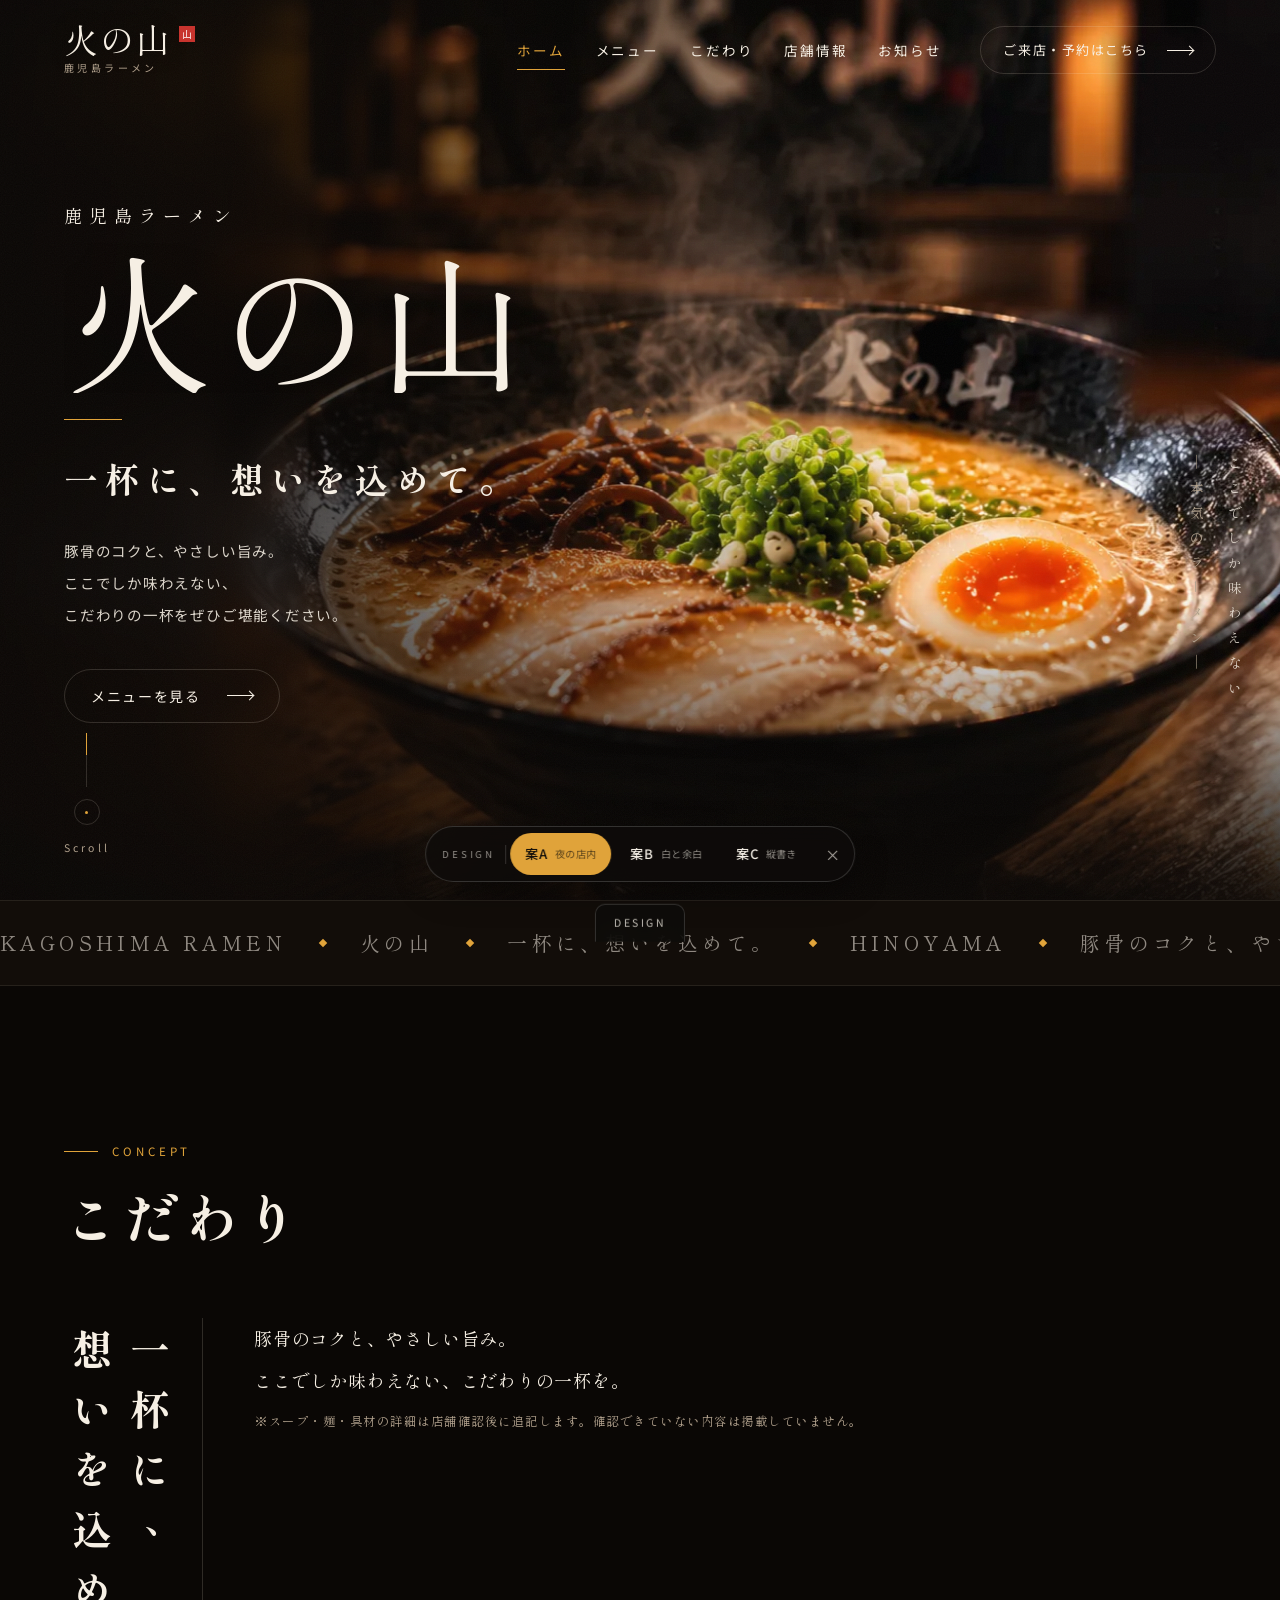
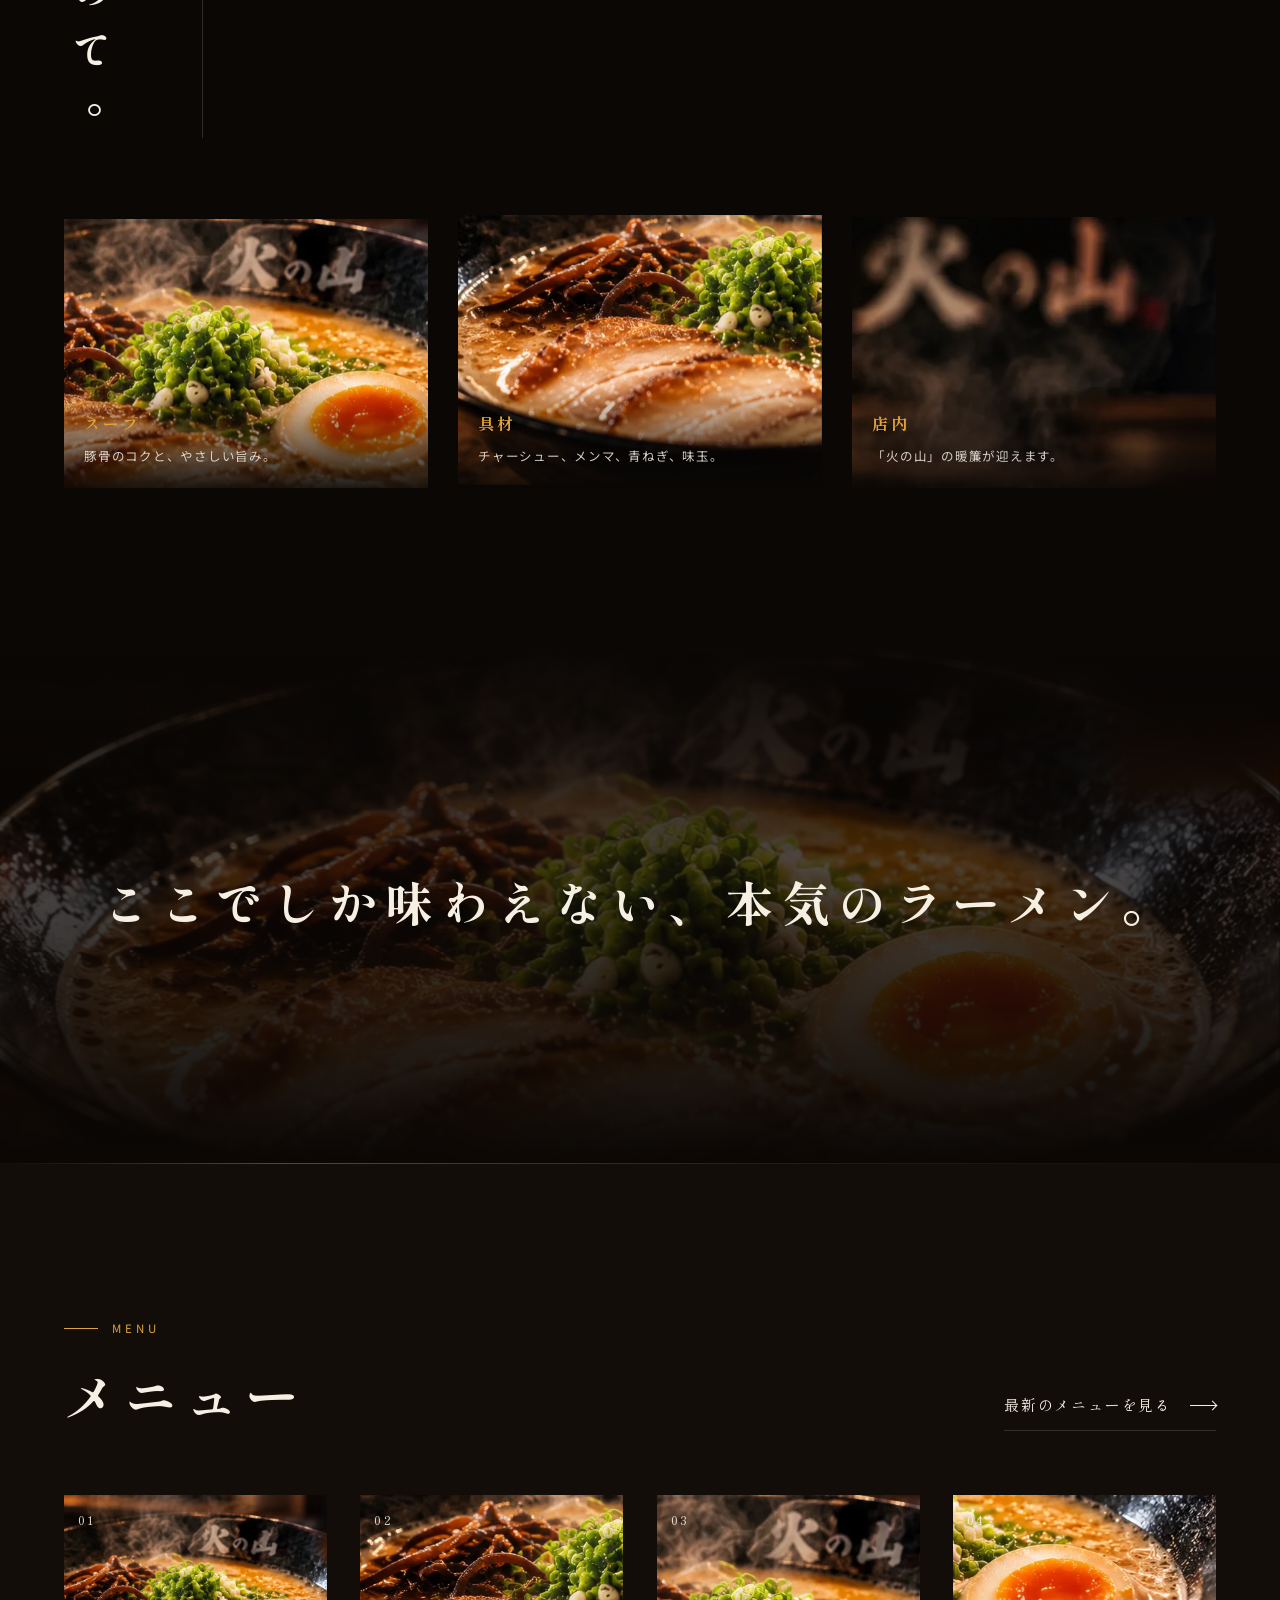
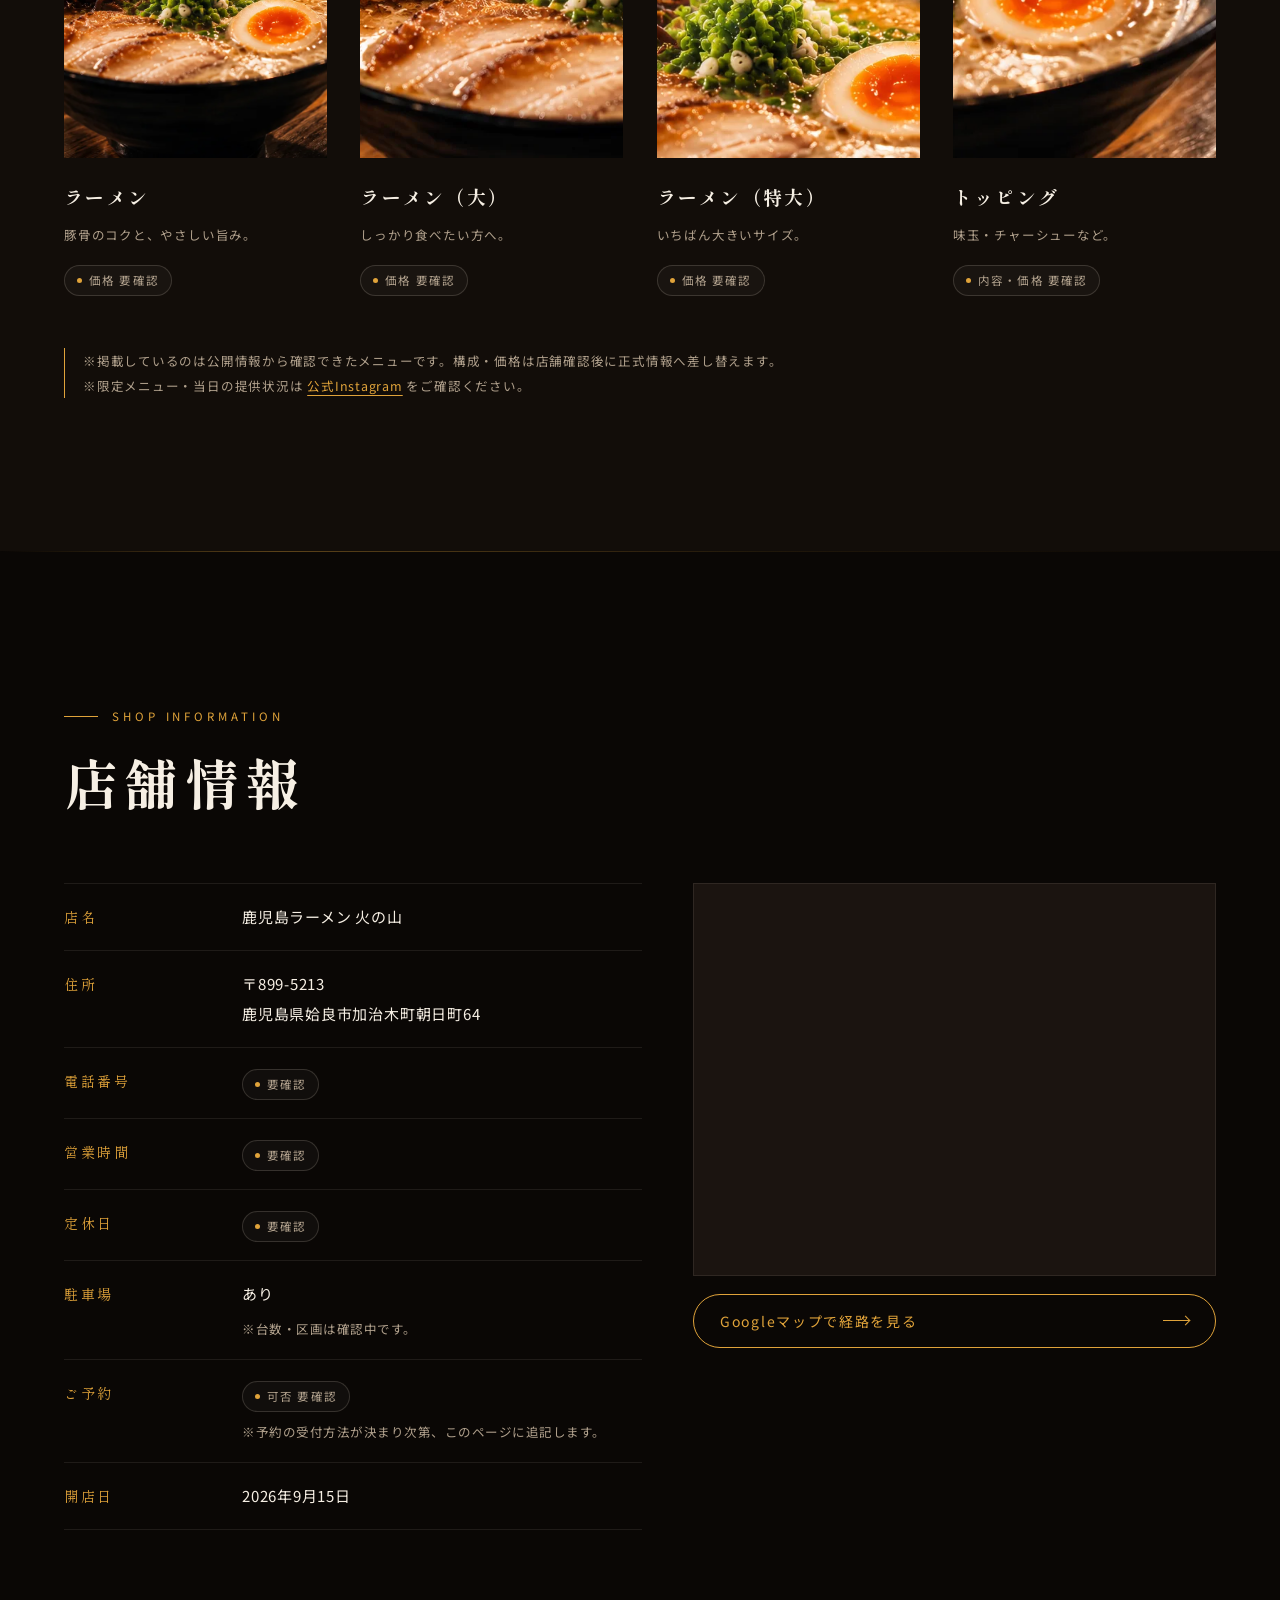
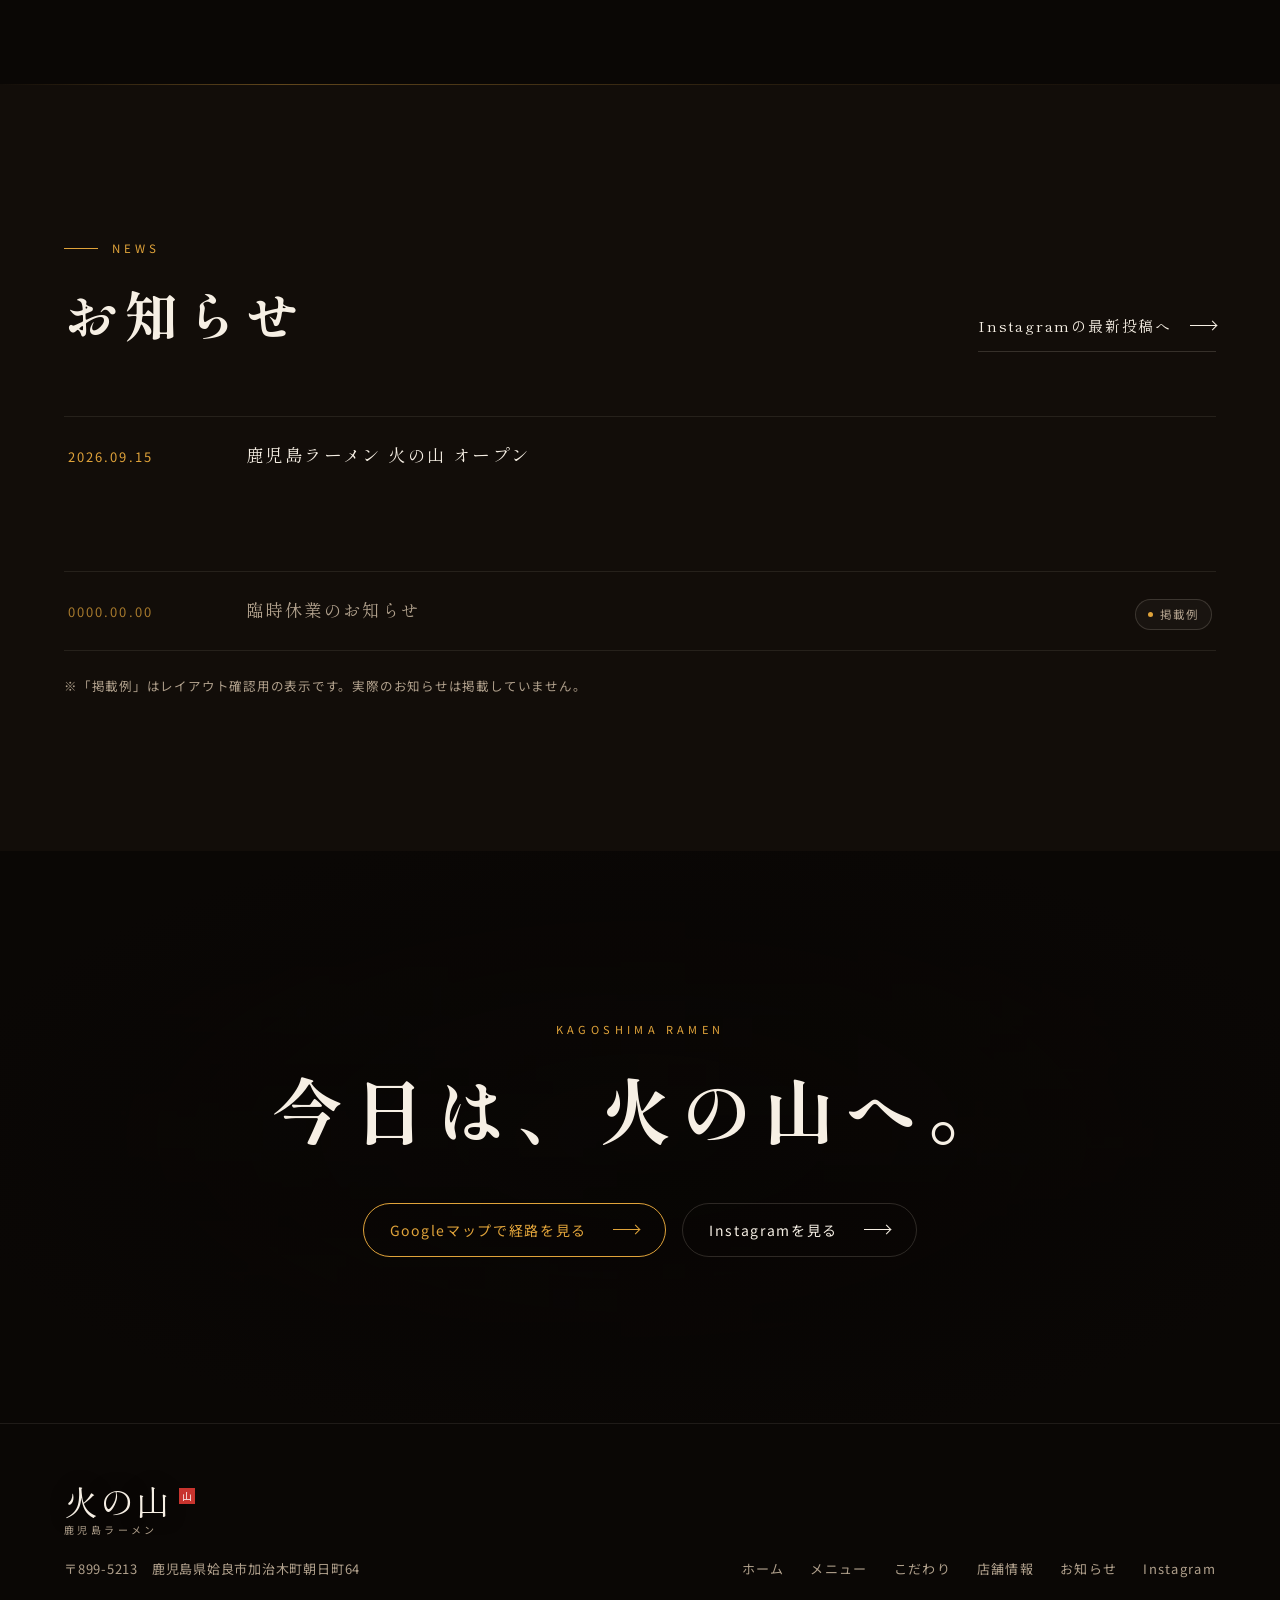
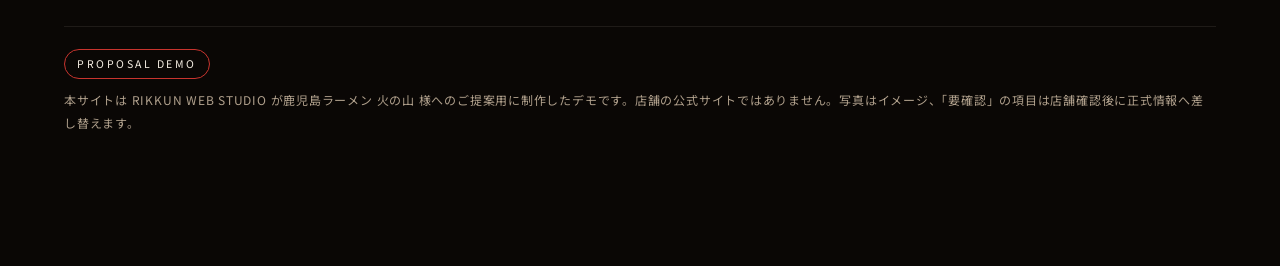
==== commit 41f2aad5: "feat: 3案の切り替えバーを追加し、各案をブラッシュアップ 切り替え - 画面下に案A/案B/案Cの切り替えバーを共通コンポーネントとして追加 - 1/2/3キーでの切り替え、×で格納・下のつまみ" ====
--- a/index.html
+++ b/index.html
@@ -29,6 +29,7 @@
 <link rel="preconnect" href="https://fonts.gstatic.com" crossorigin>
 <link rel="preload" as="image" href="assets/img/kv-main.webp" fetchpriority="high">
 <link rel="stylesheet" href="https://fonts.googleapis.com/css2?family=Noto+Sans+JP:wght@400;500;700&family=Shippori+Mincho+B1:wght@600;700;800&family=Yuji+Syuku&display=swap">
+<link rel="stylesheet" href="assets/css/switcher.css">
 <link rel="stylesheet" href="assets/css/style.css">
 
 <script type="application/ld+json">
@@ -179,17 +180,17 @@
     <div class="concept__grid">
       <figure class="frame" data-reveal>
         <span class="frame__curtain" aria-hidden="true"></span>
-        <img src="assets/img/d-broth.webp" width="570" height="370" loading="lazy" alt="豚骨スープの表面。細かな油が浮き、湯気が立っている。" data-parallax="-14">
+        <img src="assets/img/d-broth.webp" width="570" height="370" loading="lazy" decoding="async" alt="豚骨スープの表面。細かな油が浮き、湯気が立っている。" data-parallax="-14">
         <figcaption><b>スープ</b>豚骨のコクと、やさしい旨み。</figcaption>
       </figure>
       <figure class="frame" data-reveal data-delay="1">
         <span class="frame__curtain" aria-hidden="true"></span>
-        <img src="assets/img/d-chashu.webp" width="520" height="380" loading="lazy" alt="チャーシューとメンマ、青ねぎがのった一杯の具材。" data-parallax="10">
+        <img src="assets/img/d-chashu.webp" width="520" height="380" loading="lazy" decoding="async" alt="チャーシューとメンマ、青ねぎがのった一杯の具材。" data-parallax="10">
         <figcaption><b>具材</b>チャーシュー、メンマ、青ねぎ、味玉。</figcaption>
       </figure>
       <figure class="frame" data-reveal data-delay="2">
         <span class="frame__curtain" aria-hidden="true"></span>
-        <img src="assets/img/noren.webp" width="640" height="330" loading="lazy" alt="店内に掲げられた「火の山」の暖簾。" data-parallax="-8">
+        <img src="assets/img/noren.webp" width="640" height="330" loading="lazy" decoding="async" alt="店内に掲げられた「火の山」の暖簾。" data-parallax="-8">
         <figcaption><b>店内</b>「火の山」の暖簾が迎えます。</figcaption>
       </figure>
     </div>
@@ -199,7 +200,7 @@
 <!-- ===== 全幅の帯（パララックス） =============================== -->
 <section class="band" aria-label="ここでしか味わえない、本気のラーメン。">
   <div class="band__media">
-    <img src="assets/img/kv-wide.webp" width="1066" height="480" loading="lazy" alt="" aria-hidden="true" data-parallax="-40">
+    <img src="assets/img/kv-wide.webp" width="1066" height="480" loading="lazy" decoding="async" alt="" aria-hidden="true" data-parallax="-40">
   </div>
   <p class="band__copy" data-reveal data-split>ここでしか味わえない、本気のラーメン。</p>
 </section>
@@ -224,8 +225,9 @@
       <article class="dish" data-reveal>
         <div class="dish__media">
           <span class="frame__curtain" aria-hidden="true"></span>
-          <img src="assets/img/dish-main.webp" width="850" height="649" loading="lazy" alt="ラーメン">
-        </div>
+          <img src="assets/img/dish-main.webp" width="850" height="649" loading="lazy" decoding="async" alt="ラーメン">
+        </div>
+        <p class="dish__no" aria-hidden="true">01</p>
         <h3 class="dish__name">ラーメン</h3>
         <p class="dish__desc">豚骨のコクと、やさしい旨み。</p>
         <p class="dish__price"><span class="tbc">価格 要確認</span></p>
@@ -234,8 +236,9 @@
       <article class="dish" data-reveal data-delay="1">
         <div class="dish__media">
           <span class="frame__curtain" aria-hidden="true"></span>
-          <img src="assets/img/d-chashu.webp" width="520" height="380" loading="lazy" alt="ラーメン（大）">
-        </div>
+          <img src="assets/img/d-chashu.webp" width="520" height="380" loading="lazy" decoding="async" alt="ラーメン（大）">
+        </div>
+        <p class="dish__no" aria-hidden="true">02</p>
         <h3 class="dish__name">ラーメン（大）</h3>
         <p class="dish__desc">しっかり食べたい方へ。</p>
         <p class="dish__price"><span class="tbc">価格 要確認</span></p>
@@ -244,8 +247,9 @@
       <article class="dish" data-reveal data-delay="2">
         <div class="dish__media">
           <span class="frame__curtain" aria-hidden="true"></span>
-          <img src="assets/img/d-broth.webp" width="570" height="370" loading="lazy" alt="ラーメン（特大）">
-        </div>
+          <img src="assets/img/d-broth.webp" width="570" height="370" loading="lazy" decoding="async" alt="ラーメン（特大）">
+        </div>
+        <p class="dish__no" aria-hidden="true">03</p>
         <h3 class="dish__name">ラーメン（特大）</h3>
         <p class="dish__desc">いちばん大きいサイズ。</p>
         <p class="dish__price"><span class="tbc">価格 要確認</span></p>
@@ -254,8 +258,9 @@
       <article class="dish" data-reveal data-delay="3">
         <div class="dish__media">
           <span class="frame__curtain" aria-hidden="true"></span>
-          <img src="assets/img/d-egg.webp" width="400" height="350" loading="lazy" alt="トッピング">
-        </div>
+          <img src="assets/img/d-egg.webp" width="400" height="350" loading="lazy" decoding="async" alt="トッピング">
+        </div>
+        <p class="dish__no" aria-hidden="true">04</p>
         <h3 class="dish__name">トッピング</h3>
         <p class="dish__desc">味玉・チャーシューなど。</p>
         <p class="dish__price"><span class="tbc">内容・価格 要確認</span></p>
@@ -294,7 +299,7 @@
           <iframe
             title="鹿児島ラーメン 火の山 周辺地図（Googleマップ）"
             src="https://www.google.com/maps?q=%E9%B9%BF%E5%85%90%E5%B3%B6%E3%83%A9%E3%83%BC%E3%83%A1%E3%83%B3%20%E7%81%AB%E3%81%AE%E5%B1%B1%20%E9%B9%BF%E5%85%90%E5%B3%B6%E7%9C%8C%E5%A7%B6%E8%89%AF%E5%B8%82%E5%8A%A0%E6%B2%BB%E6%9C%A8%E7%94%BA%E6%9C%9D%E6%97%A5%E7%94%BA64&amp;hl=ja&amp;z=17&amp;output=embed"
-            loading="lazy" referrerpolicy="no-referrer-when-downgrade"></iframe>
+            loading="lazy" decoding="async" referrerpolicy="no-referrer-when-downgrade"></iframe>
         </div>
         <a class="pill pill--solid pill--wide" href="https://www.google.com/maps/dir/?api=1&amp;destination=%E9%B9%BF%E5%85%90%E5%B3%B6%E3%83%A9%E3%83%BC%E3%83%A1%E3%83%B3%20%E7%81%AB%E3%81%AE%E5%B1%B1%20%E9%B9%BF%E5%85%90%E5%B3%B6%E7%9C%8C%E5%A7%B6%E8%89%AF%E5%B8%82%E5%8A%A0%E6%B2%BB%E6%9C%A8%E7%94%BA%E6%9C%9D%E6%97%A5%E7%94%BA64" target="_blank" rel="noopener">
           <span>Googleマップで経路を見る</span><i class="arrow" aria-hidden="true"></i>
@@ -340,7 +345,7 @@
 <!-- ===== 06 最後の一押し ======================================== -->
 <section class="closing" aria-labelledby="closing-h">
   <div class="closing__media" aria-hidden="true">
-    <img src="assets/img/counter.webp" width="1066" height="189" loading="lazy" alt="" data-parallax="-24">
+    <img src="assets/img/counter.webp" width="1066" height="189" loading="lazy" decoding="async" alt="" data-parallax="-24">
   </div>
   <div class="wrap">
     <p class="closing__label" data-reveal>Kagoshima Ramen</p>
@@ -390,6 +395,17 @@
 
 <button class="to-top" type="button" data-totop aria-label="ページ上部へ戻る"><i class="arrow arrow--up" aria-hidden="true"></i></button>
 
+
+<!-- ===== デザイン案の切り替え（提案用デモの閲覧補助・実案件化時に削除） ===== -->
+<nav class="pswitch" data-pswitch aria-label="デザイン案の切り替え">
+  <span class="pswitch__label">DESIGN</span>
+  <a href="index.html"><b>案A</b><small>夜の店内</small></a>
+  <a href="plan-b.html"><b>案B</b><small>白と余白</small></a>
+  <a href="plan-c.html"><b>案C</b><small>縦書き</small></a>
+  <button class="pswitch__close" type="button" data-pswitch-close aria-label="切り替えバーを隠す">×</button>
+</nav>
+
 <script src="assets/js/main.js" defer></script>
+<script src="assets/js/switcher.js" defer></script>
 </body>
 </html>
--- a/assets/css/switcher.css
+++ b/assets/css/switcher.css
@@ -0,0 +1,68 @@
+@charset "utf-8";
+/* ==========================================================================
+   デザイン案の切り替えバー（提案用デモの閲覧補助。実案件化時は削除する）
+   3案すべてのページで共通。明るい地・暗い地のどちらでも読めるようにしている。
+   ========================================================================== */
+.pswitch {
+  position: fixed; left: 50%; bottom: 18px; z-index: 200;
+  display: flex; align-items: center; gap: 4px;
+  padding: 6px 6px 6px 16px; border-radius: 999px;
+  background: rgba(14, 12, 10, .82); backdrop-filter: blur(14px) saturate(140%);
+  border: 1px solid rgba(255, 255, 255, .16);
+  box-shadow: 0 10px 34px rgba(0, 0, 0, .3);
+  font-family: "Noto Sans JP", sans-serif; font-size: 13px; letter-spacing: .08em;
+  color: #f2ede4;
+  transform: translate(-50%, 0);
+  transition: transform .5s cubic-bezier(.16, 1, .3, 1), opacity .4s;
+}
+.pswitch[hidden] { display: none; }
+.pswitch.is-away { transform: translate(-50%, 160%); opacity: 0; pointer-events: none; }
+
+.pswitch__label {
+  font-size: 9.5px; letter-spacing: .3em; color: rgba(242, 237, 228, .6);
+  padding-right: 10px; border-right: 1px solid rgba(255, 255, 255, .16);
+}
+.pswitch a {
+  display: inline-flex; align-items: center; gap: 7px;
+  padding: 8px 15px; border-radius: 999px; text-decoration: none; color: inherit;
+  white-space: nowrap; transition: background-color .3s, color .3s;
+}
+.pswitch a b { font-weight: 500; }
+.pswitch a small { font-size: 10px; letter-spacing: .02em; color: rgba(242, 237, 228, .55); }
+.pswitch a:hover { background: rgba(255, 255, 255, .1); }
+.pswitch a[aria-current="page"] { background: #e0a33a; color: #14100a; }
+.pswitch a[aria-current="page"] small { color: rgba(20, 16, 10, .66); }
+.pswitch__close {
+  width: 30px; height: 30px; margin-left: 2px; border-radius: 50%;
+  display: grid; place-items: center; color: rgba(242, 237, 228, .7);
+  background: none; border: 0; cursor: pointer; font-size: 15px; line-height: 1;
+  transition: background-color .3s, color .3s;
+}
+.pswitch__close:hover { background: rgba(255, 255, 255, .12); color: #fff; }
+.pswitch :focus-visible { outline: 2px solid #e0a33a; outline-offset: 3px; }
+
+/* バーに隠れないようページ下端に余白を足す */
+body { padding-bottom: 92px; }
+@media (max-width: 640px) { body { padding-bottom: 74px; } }
+
+/* 隠したあとに戻すための小さなつまみ */
+.pswitch-peek {
+  position: fixed; left: 50%; bottom: 0; z-index: 200; transform: translate(-50%, 110%);
+  padding: 7px 18px 9px; border-radius: 10px 10px 0 0;
+  background: rgba(14, 12, 10, .85); backdrop-filter: blur(10px);
+  border: 1px solid rgba(255, 255, 255, .16); border-bottom: 0;
+  color: rgba(242, 237, 228, .8); font-family: "Noto Sans JP", sans-serif;
+  font-size: 10.5px; letter-spacing: .24em; cursor: pointer;
+  transition: transform .45s cubic-bezier(.16, 1, .3, 1);
+}
+.pswitch-peek.is-on { transform: translate(-50%, 0); }
+
+@media (max-width: 640px) {
+  .pswitch { bottom: 12px; padding-left: 12px; font-size: 12px; gap: 2px; }
+  .pswitch__label { display: none; }
+  .pswitch a { padding: 8px 11px; }
+  .pswitch a small { display: none; }
+}
+@media (prefers-reduced-motion: reduce) {
+  .pswitch, .pswitch-peek { transition: none; }
+}
--- a/assets/css/style.css
+++ b/assets/css/style.css
@@ -79,6 +79,10 @@
   overflow: hidden; clip: rect(0 0 0 0); white-space: nowrap; border: 0;
 }
 
+/* 固定ヘッダーの下に見出しが潜らないようにする */
+section[id] { scroll-margin-top: 92px; }
+@media (max-width: 1000px) { section[id] { scroll-margin-top: 76px; } }
+
 /* --------------------------------------------------------------------------
    02. 共通パーツ
    -------------------------------------------------------------------------- */
@@ -92,6 +96,10 @@
   font-size: 11.5px; letter-spacing: .34em; text-transform: uppercase; color: var(--amber);
 }
 .sec-label i { display: block; width: 34px; height: 1px; background: currentColor; transform-origin: left; }
+.sec-label b {
+  font-weight: 400; font-size: 11.5px; letter-spacing: .2em;
+  color: rgba(224, 163, 58, .62); margin-right: 2px;
+}
 .sec-title {
   margin-top: 16px; font-family: var(--font-min); font-weight: 700;
   font-size: clamp(30px, 5vw, 54px); line-height: 1.4; letter-spacing: .12em;
@@ -362,6 +370,12 @@
 }
 @media (max-width: 900px) { .hero__steam { right: 4%; width: 80vw; bottom: 34%; } }
 
+.hero::after {
+  content: ""; position: absolute; inset: 0; z-index: 2; pointer-events: none;
+  background:
+    radial-gradient(120% 100% at 50% 50%, transparent 52%, rgba(10, 7, 5, .55) 100%),
+    url("data:image/svg+xml,%3Csvg xmlns='http://www.w3.org/2000/svg' width='160' height='160'%3E%3Cfilter id='n'%3E%3CfeTurbulence type='fractalNoise' baseFrequency='.9' numOctaves='3'/%3E%3C/filter%3E%3Crect width='160' height='160' filter='url(%23n)' opacity='.045'/%3E%3C/svg%3E");
+}
 .hero__inner { position: relative; z-index: 3; width: min(560px, 100%); }
 .hero__kicker { font-family: var(--font-min); font-size: clamp(14px, 1.8vw, 18px); letter-spacing: .38em; }
 .hero__name {
@@ -488,10 +502,21 @@
 /* --------------------------------------------------------------------------
    10. MENU
    -------------------------------------------------------------------------- */
-.menu { padding-block: var(--sec); background: var(--black-2); }
+.menu { position: relative; padding-block: var(--sec); background: var(--black-2); }
+.menu::before, .news::before, .shop::before {
+  content: ""; position: absolute; top: 0; left: 0; right: 0; height: 1px;
+  background: linear-gradient(90deg, transparent, rgba(224, 163, 58, .38) 22%, rgba(224, 163, 58, .1) 60%, transparent);
+}
+.shop, .news { position: relative; }
 .menu__grid { display: grid; gap: clamp(20px, 2.6vw, 34px); grid-template-columns: repeat(2, 1fr); }
 @media (min-width: 900px) { .menu__grid { grid-template-columns: repeat(4, 1fr); } }
-.dish { position: relative; }
+.dish { position: relative; transition: transform .6s var(--e-out); }
+.dish:hover { transform: translateY(-6px); }
+.dish__no {
+  position: absolute; z-index: 2; top: 12px; left: 14px; margin: 0;
+  font-family: var(--font-min); font-size: 13px; letter-spacing: .18em;
+  color: rgba(246, 239, 228, .92); text-shadow: 0 2px 10px rgba(0, 0, 0, .6);
+}
 .dish__media { position: relative; overflow: hidden; }
 .dish__media img {
   width: 100%; aspect-ratio: 1 / 1; object-fit: cover;
@@ -543,7 +568,9 @@
 @media (min-width: 640px) { .news__row { grid-template-columns: 150px 1fr auto; } }
 .news__row time { font-size: 13px; letter-spacing: .16em; color: var(--amber); }
 .news__title { font-family: var(--font-min); font-size: clamp(15px, 1.9vw, 17.5px); letter-spacing: .08em; }
-.news__row.is-sample time, .news__row.is-sample .news__title { opacity: .56; }
+/* 掲載例の行は色で控えめにする（不透明度を下げるとコントラストが不足するため） */
+.news__row.is-sample time { color: rgba(224, 163, 58, .72); }
+.news__row.is-sample .news__title { color: var(--mute); }
 .news__note { margin-top: 22px; font-size: 12.5px; color: var(--mute); }
 
 /* --------------------------------------------------------------------------
